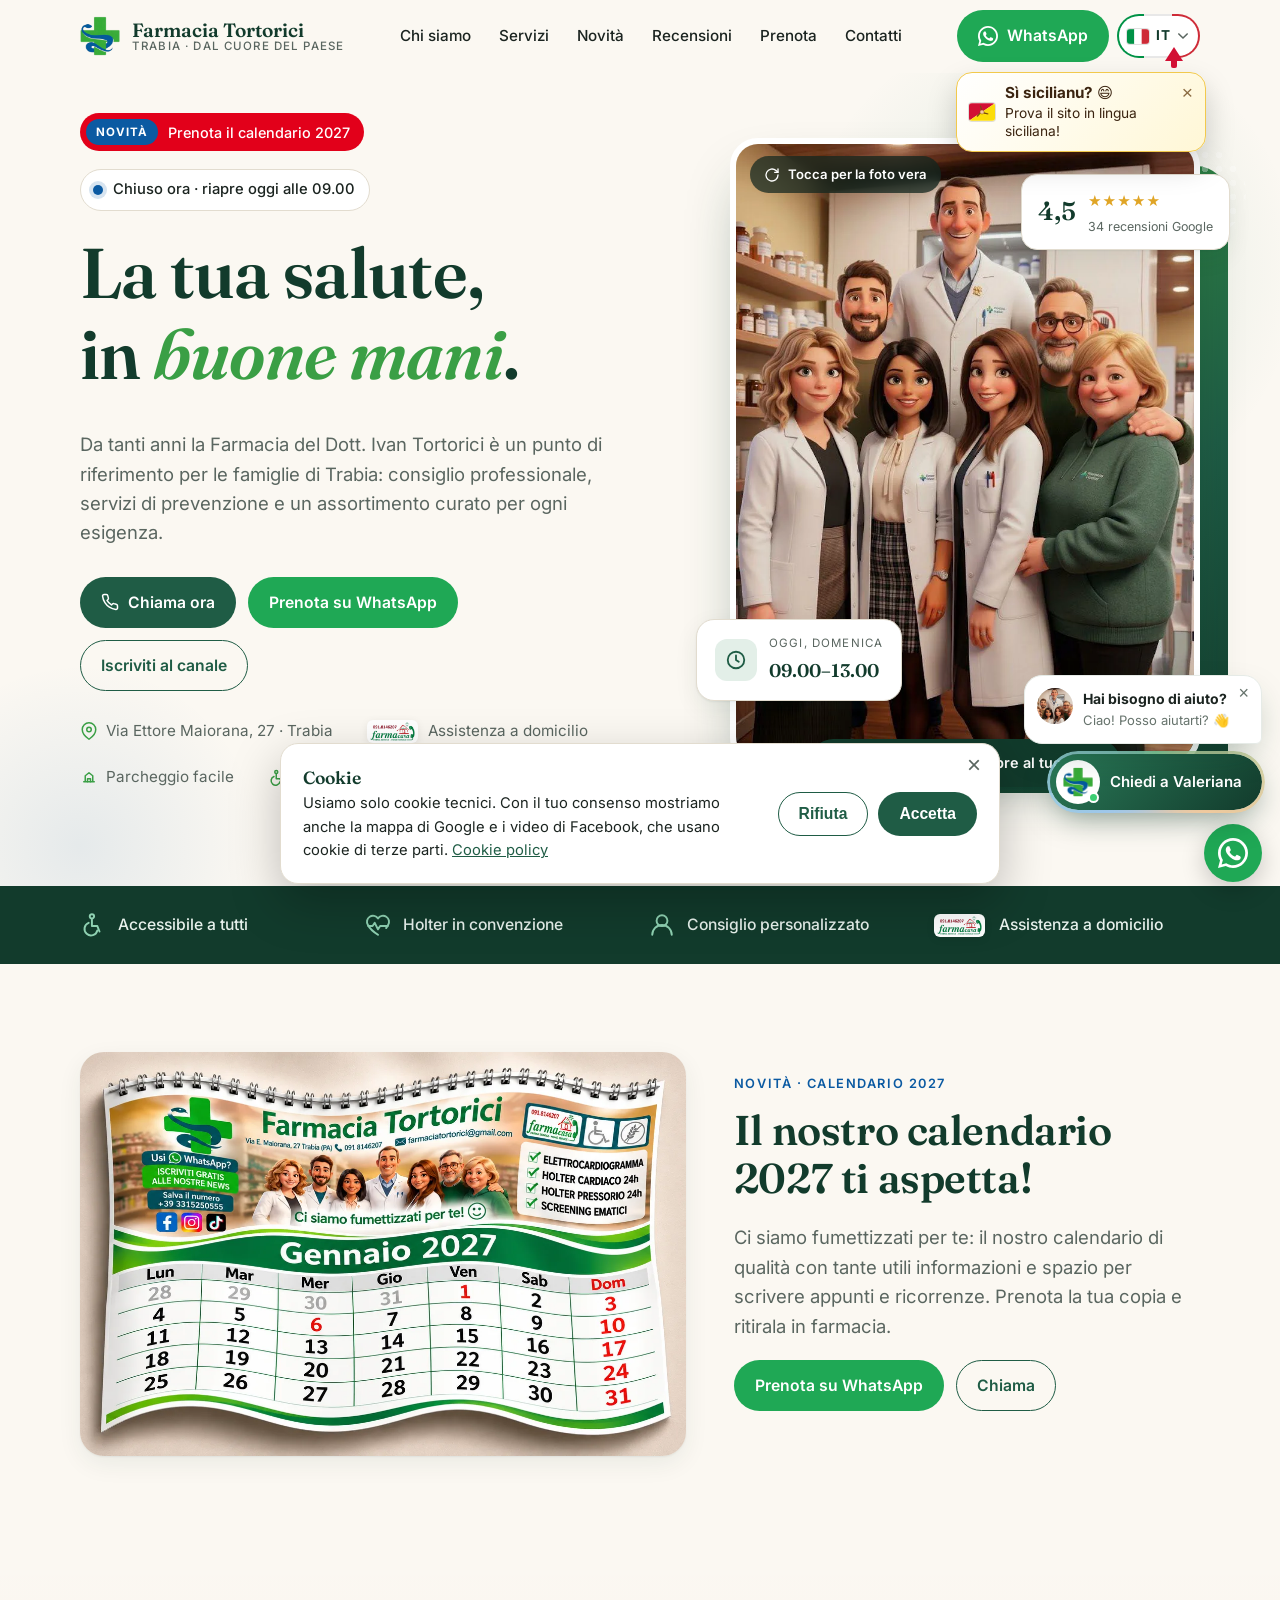
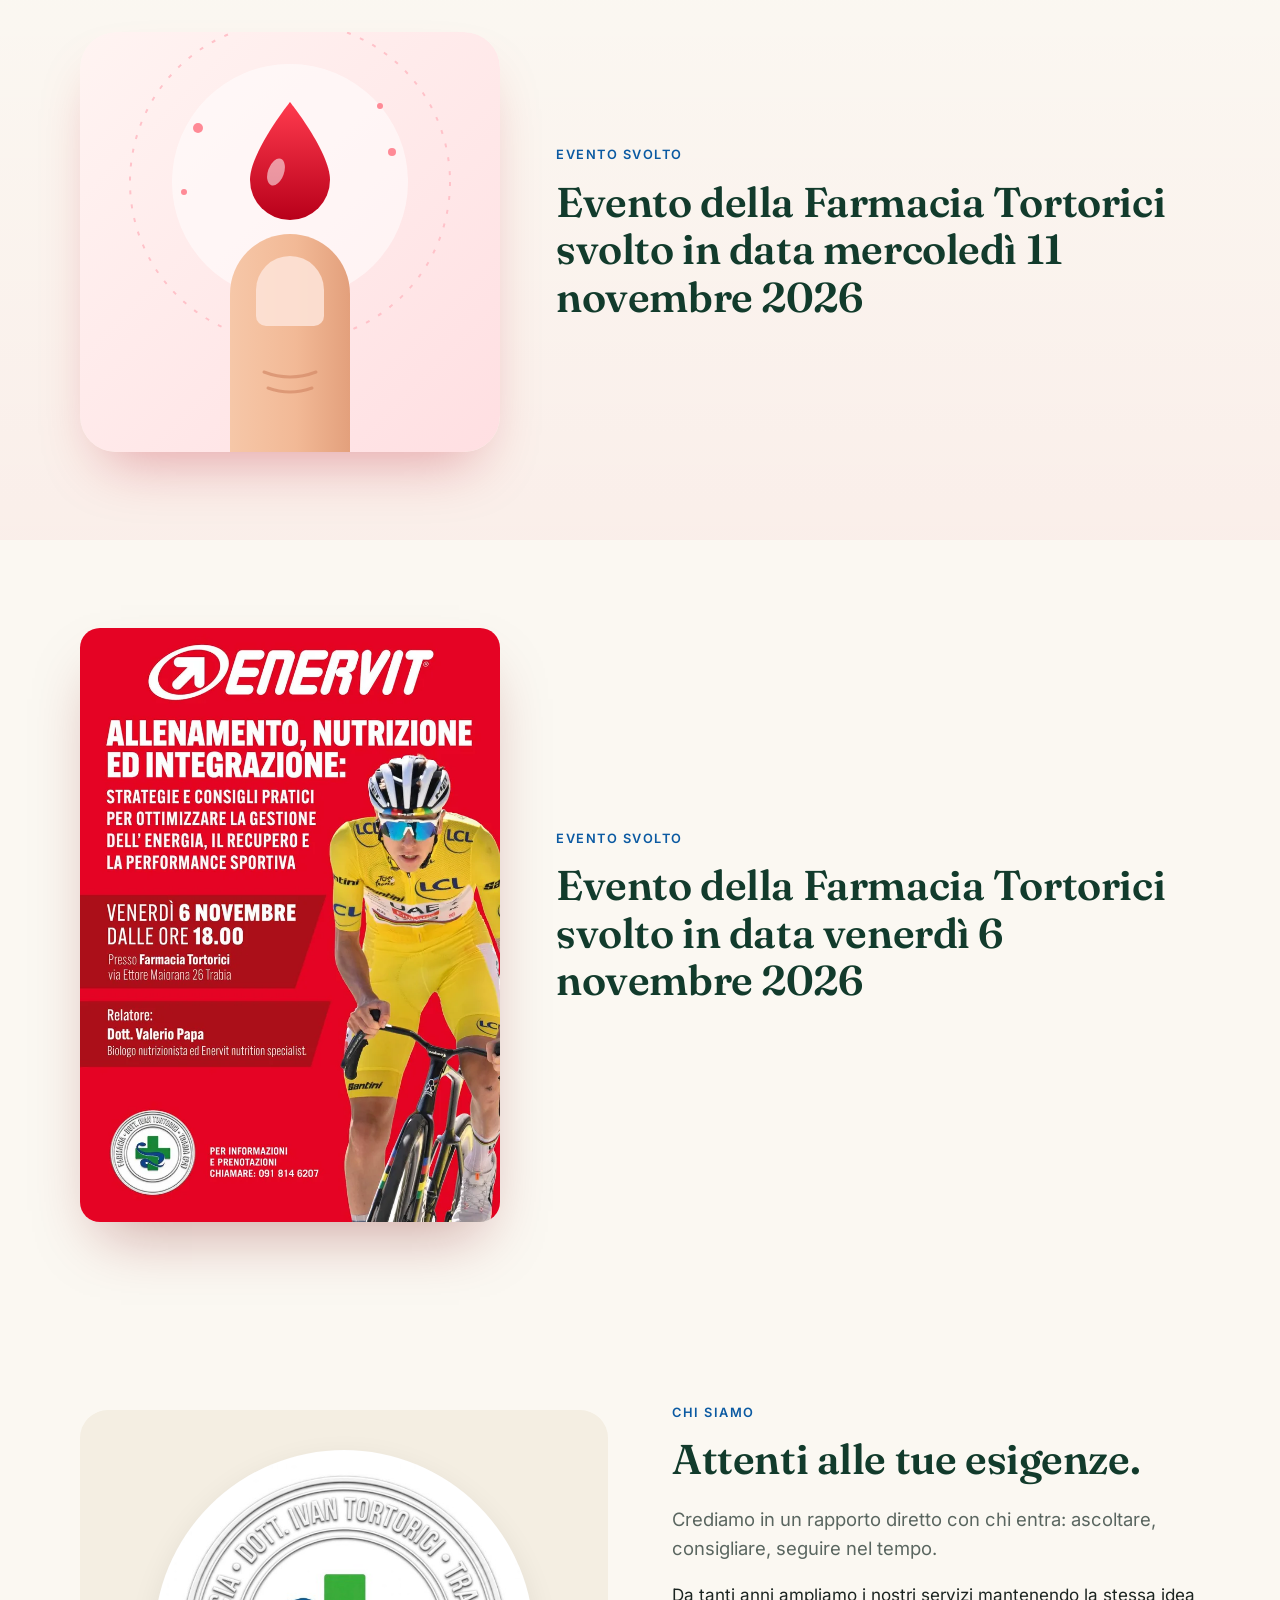
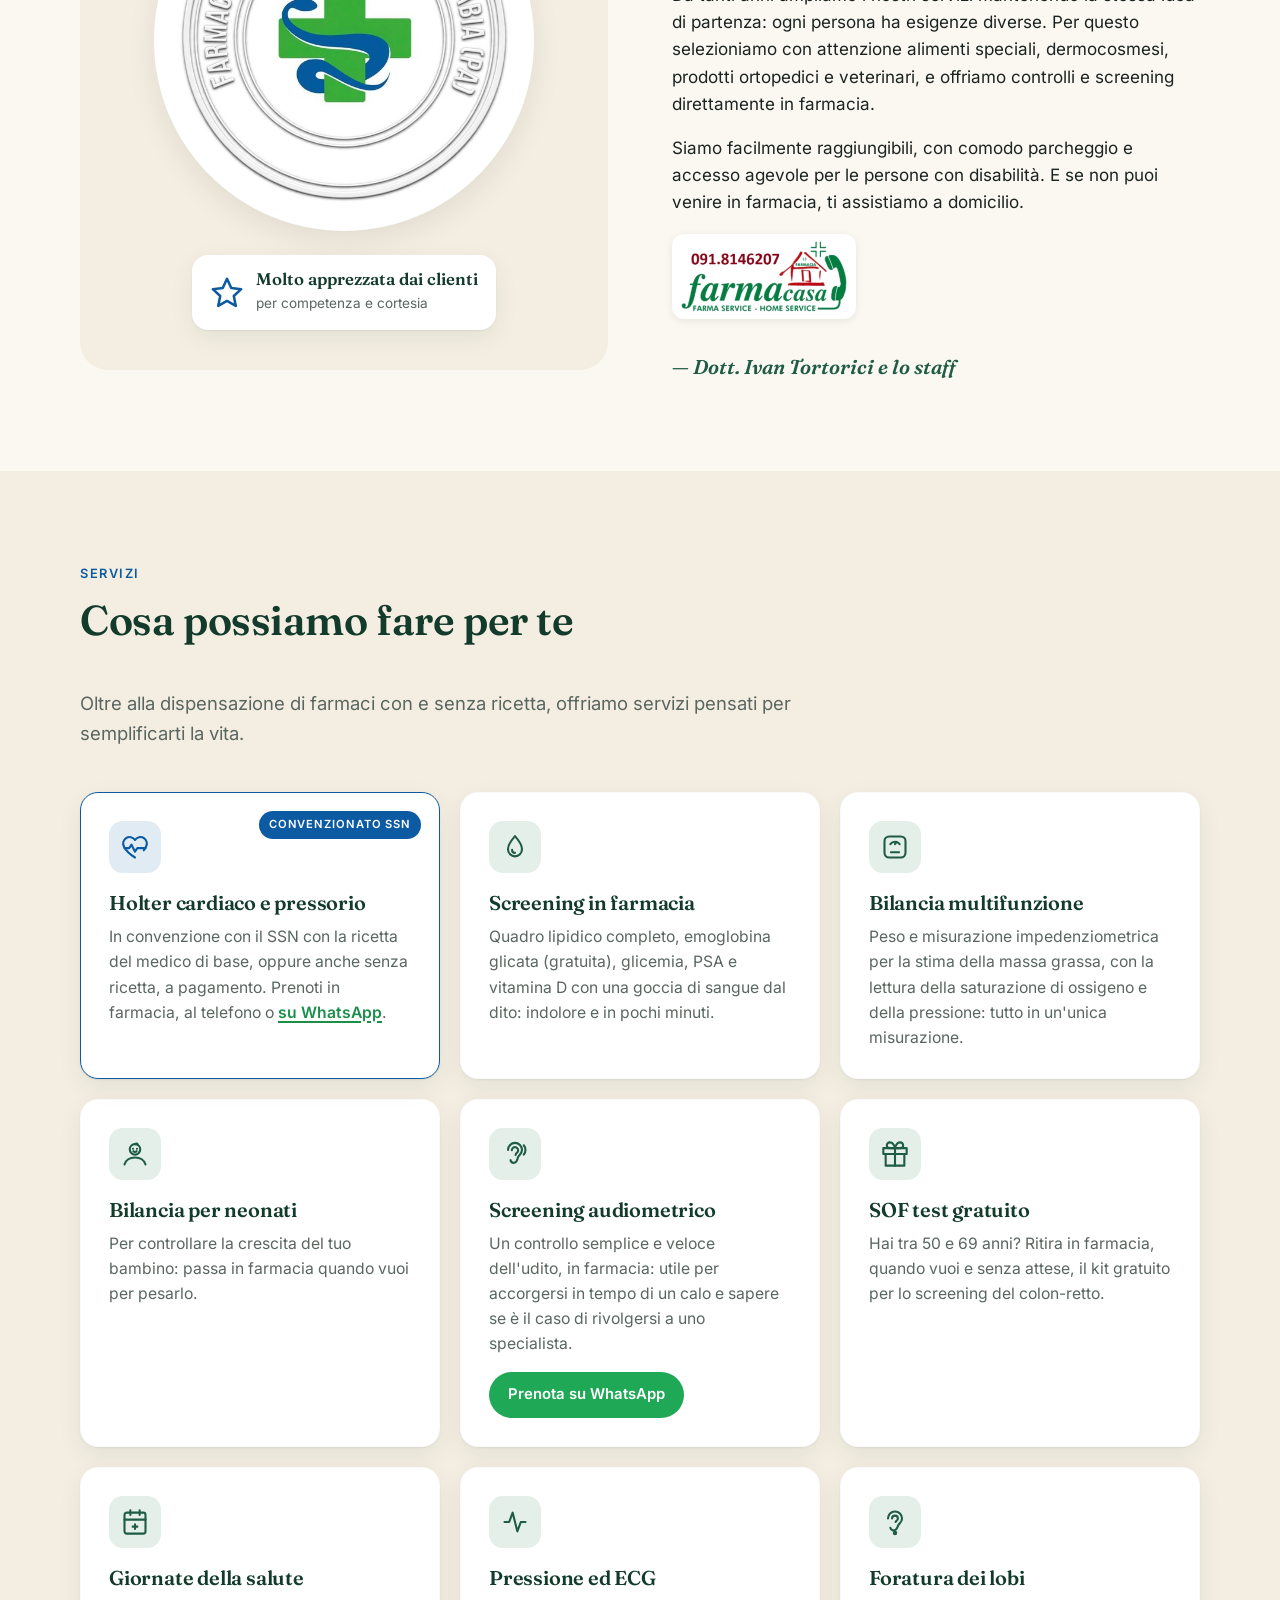
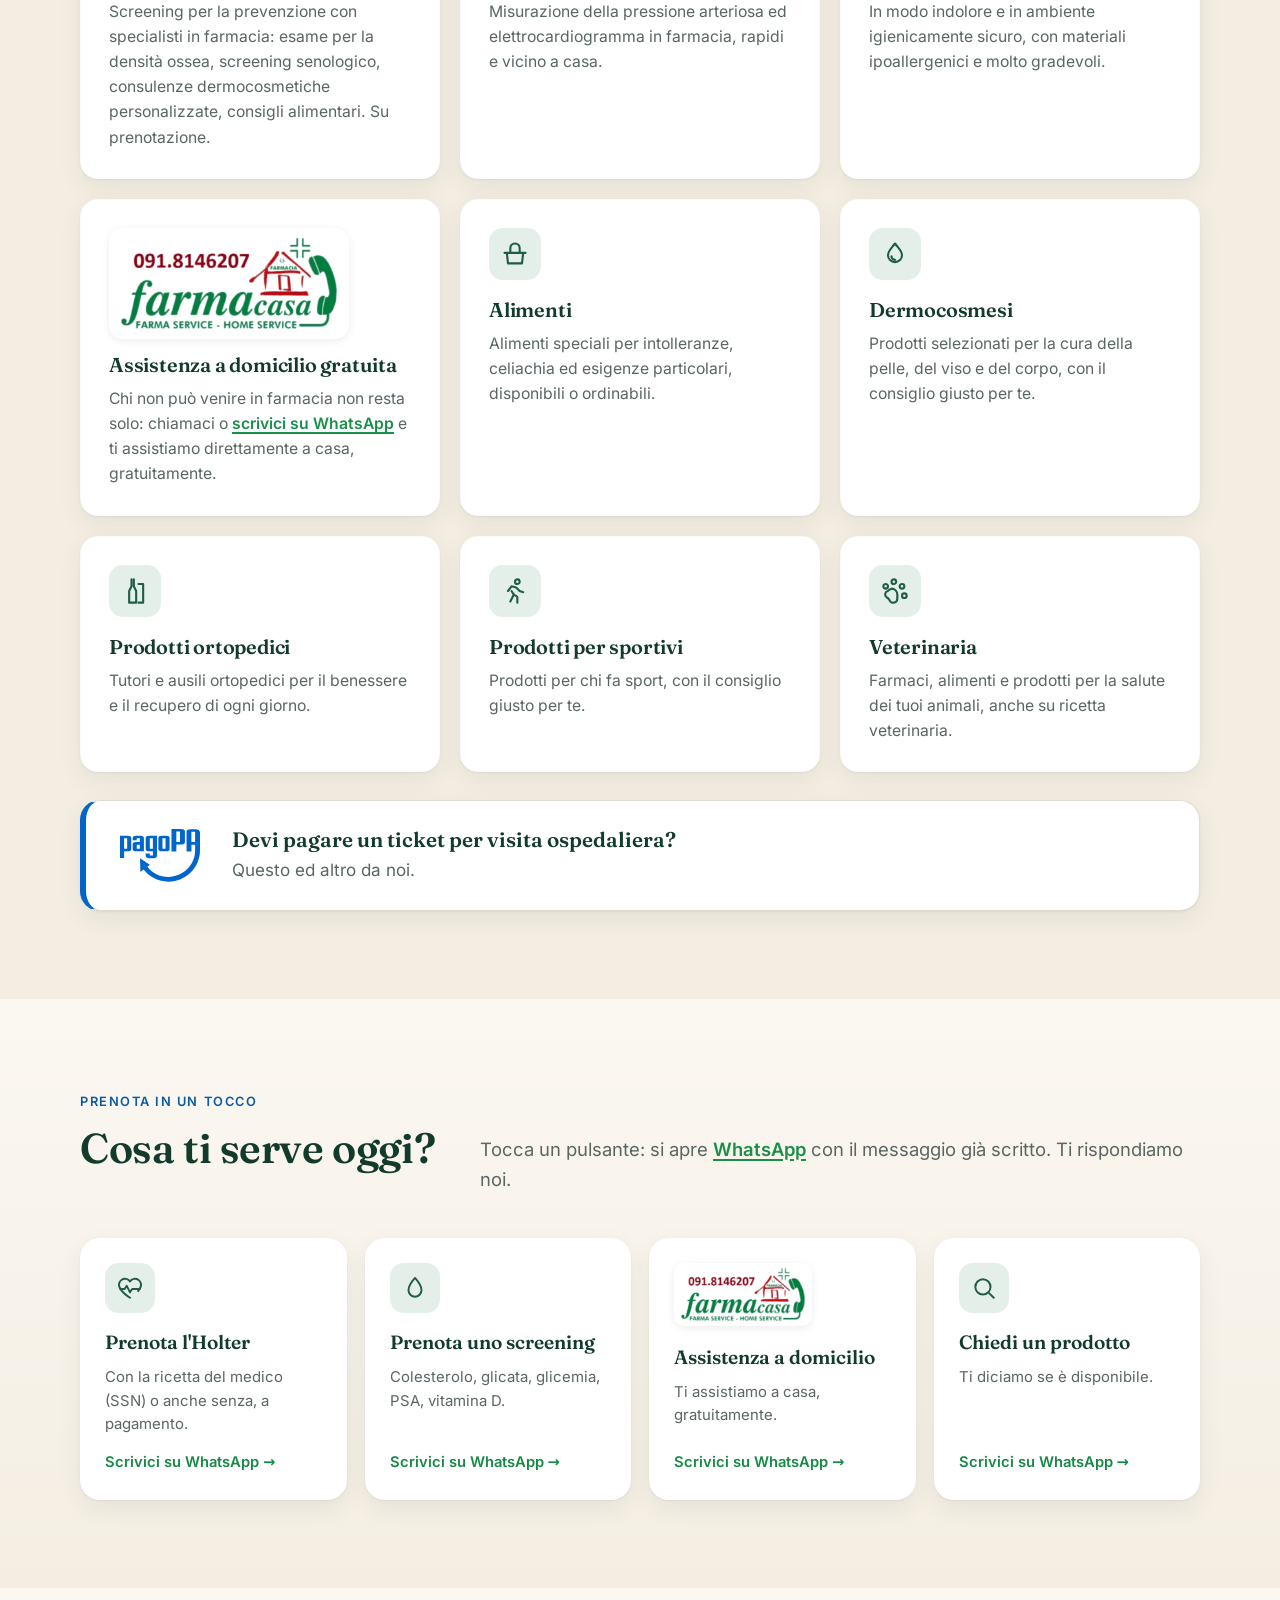
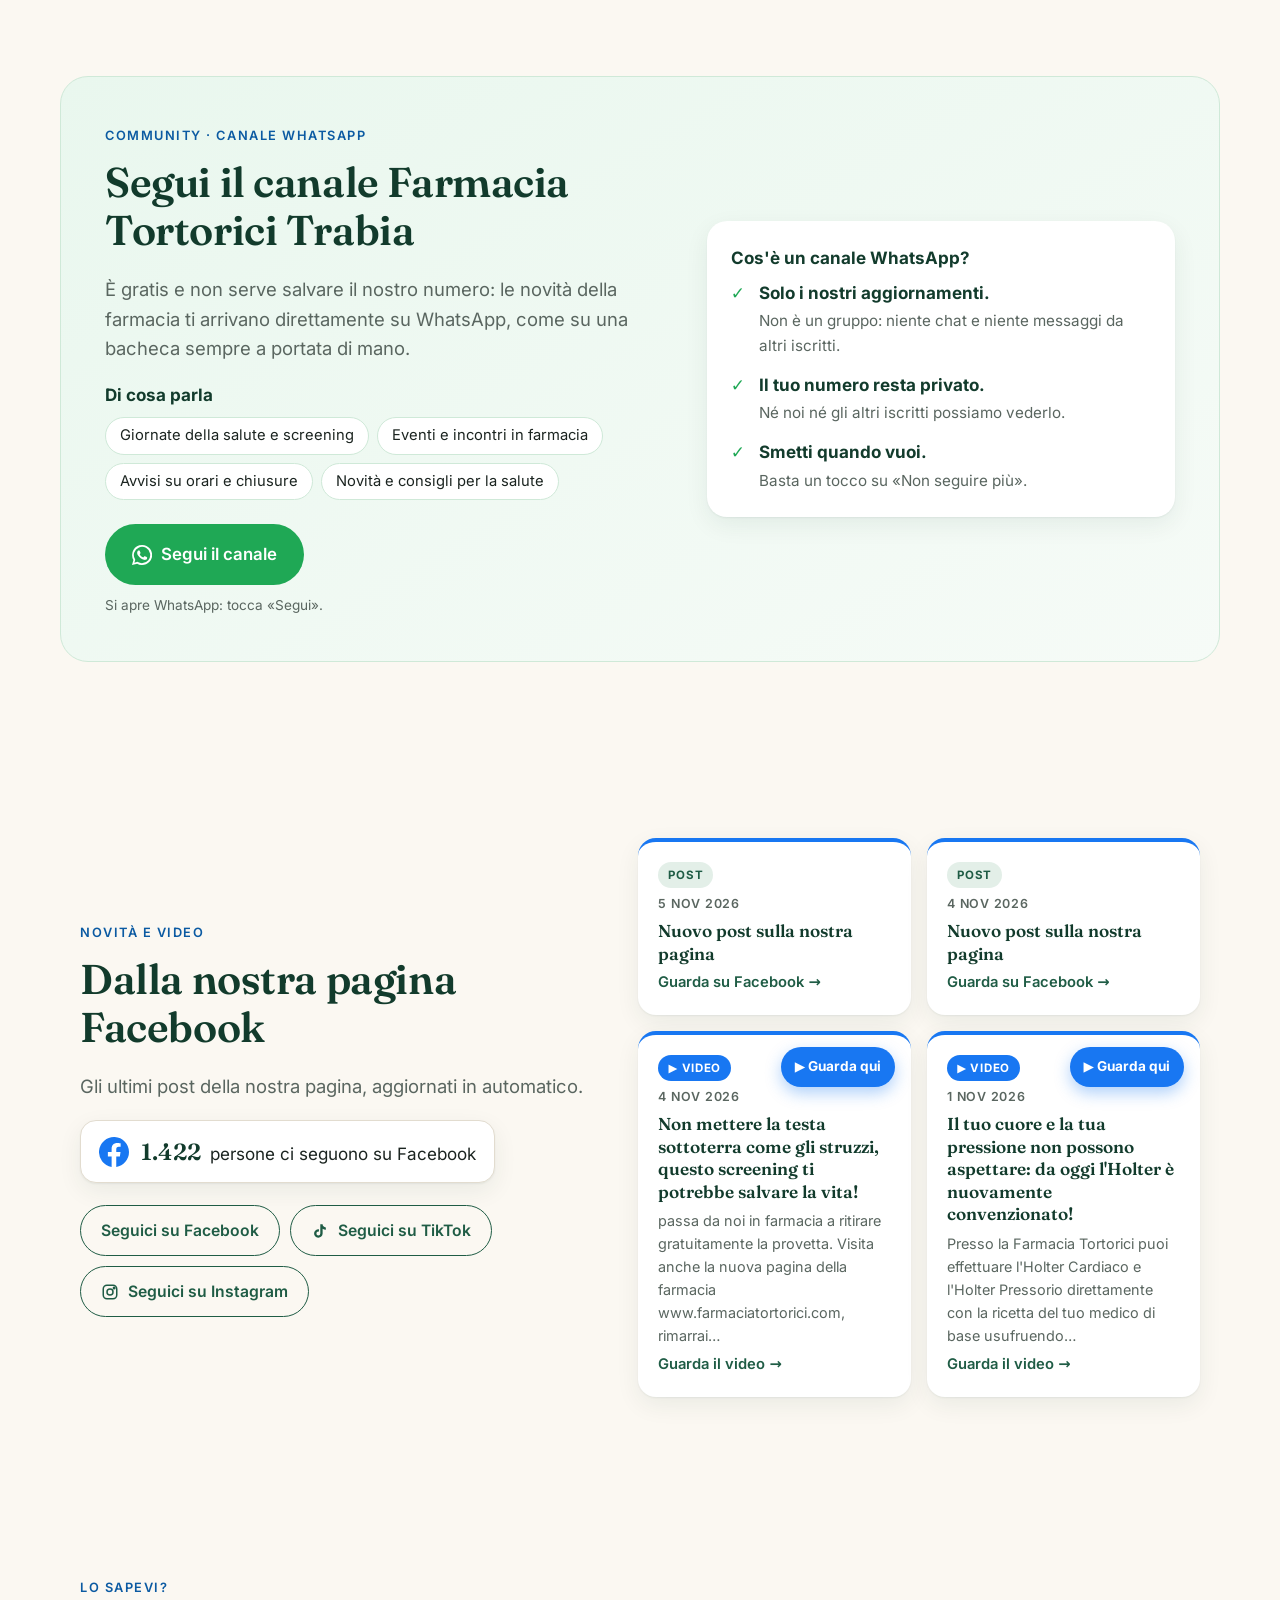
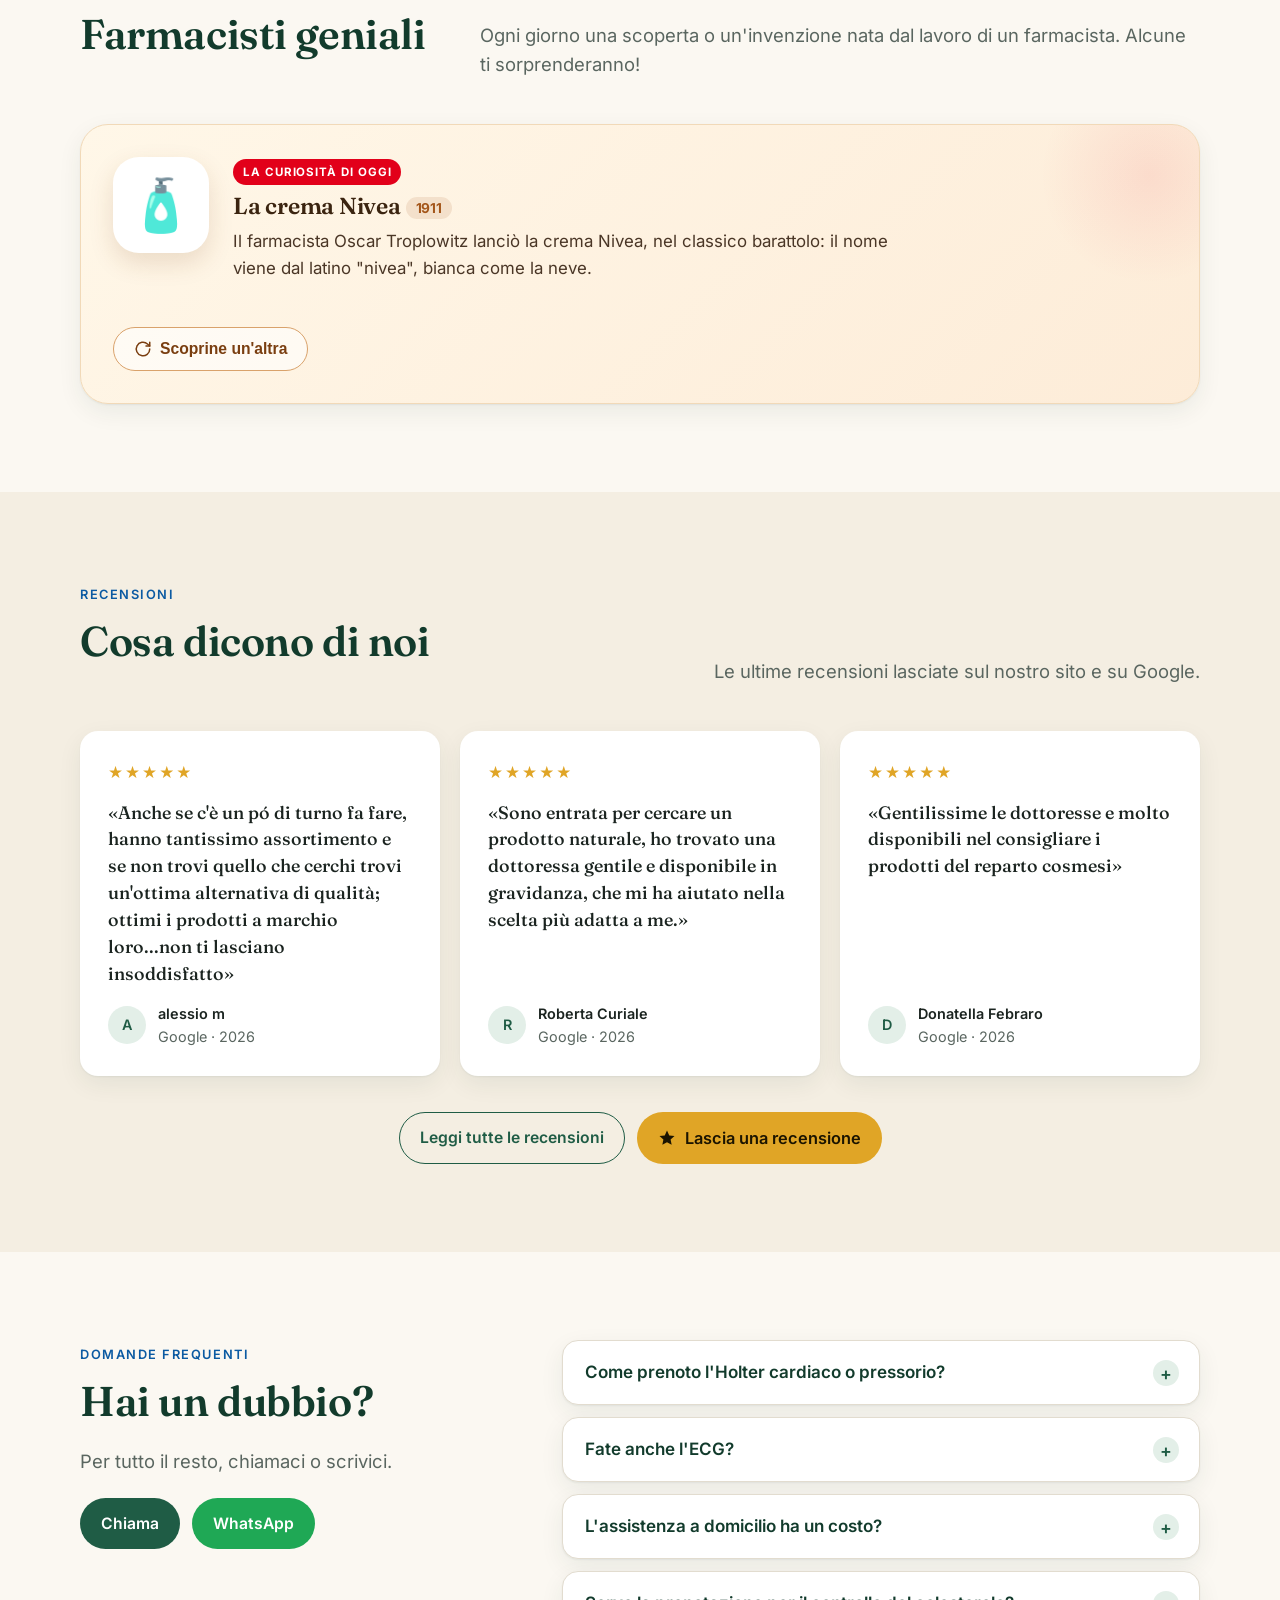
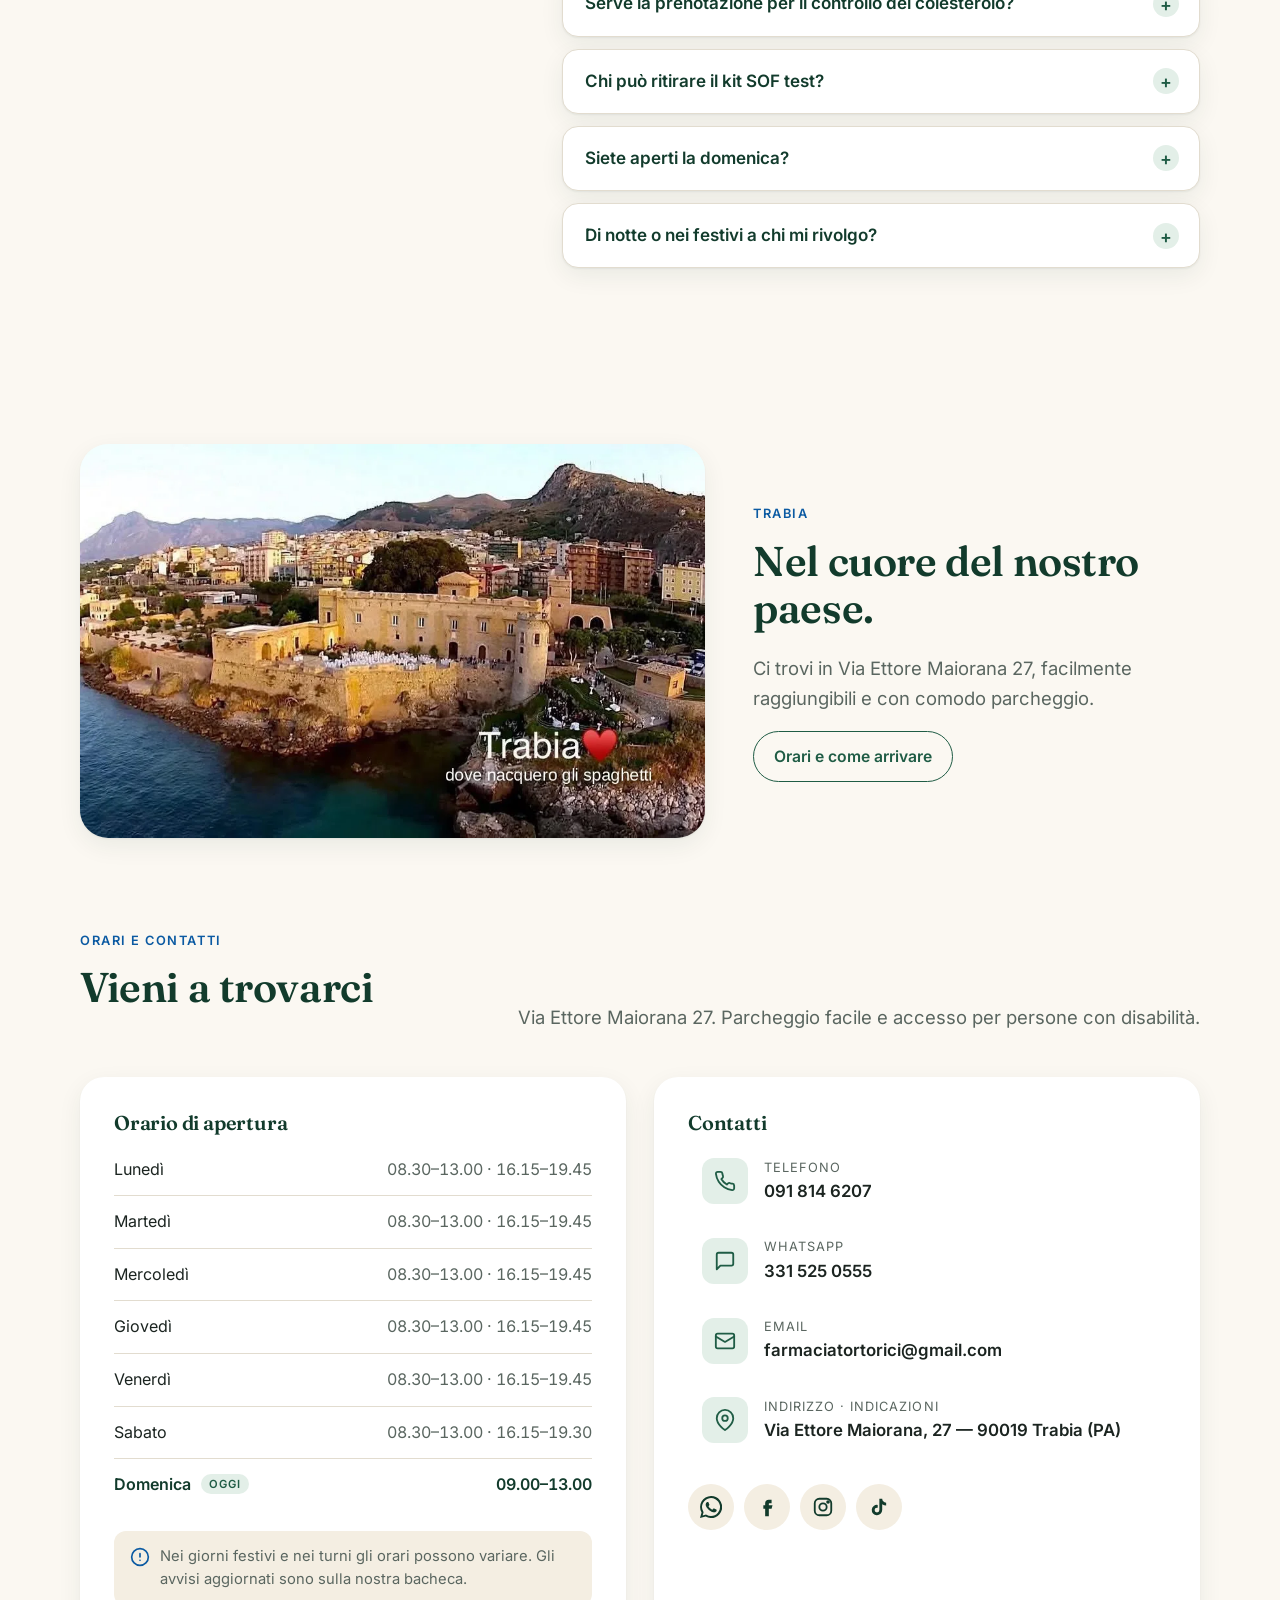
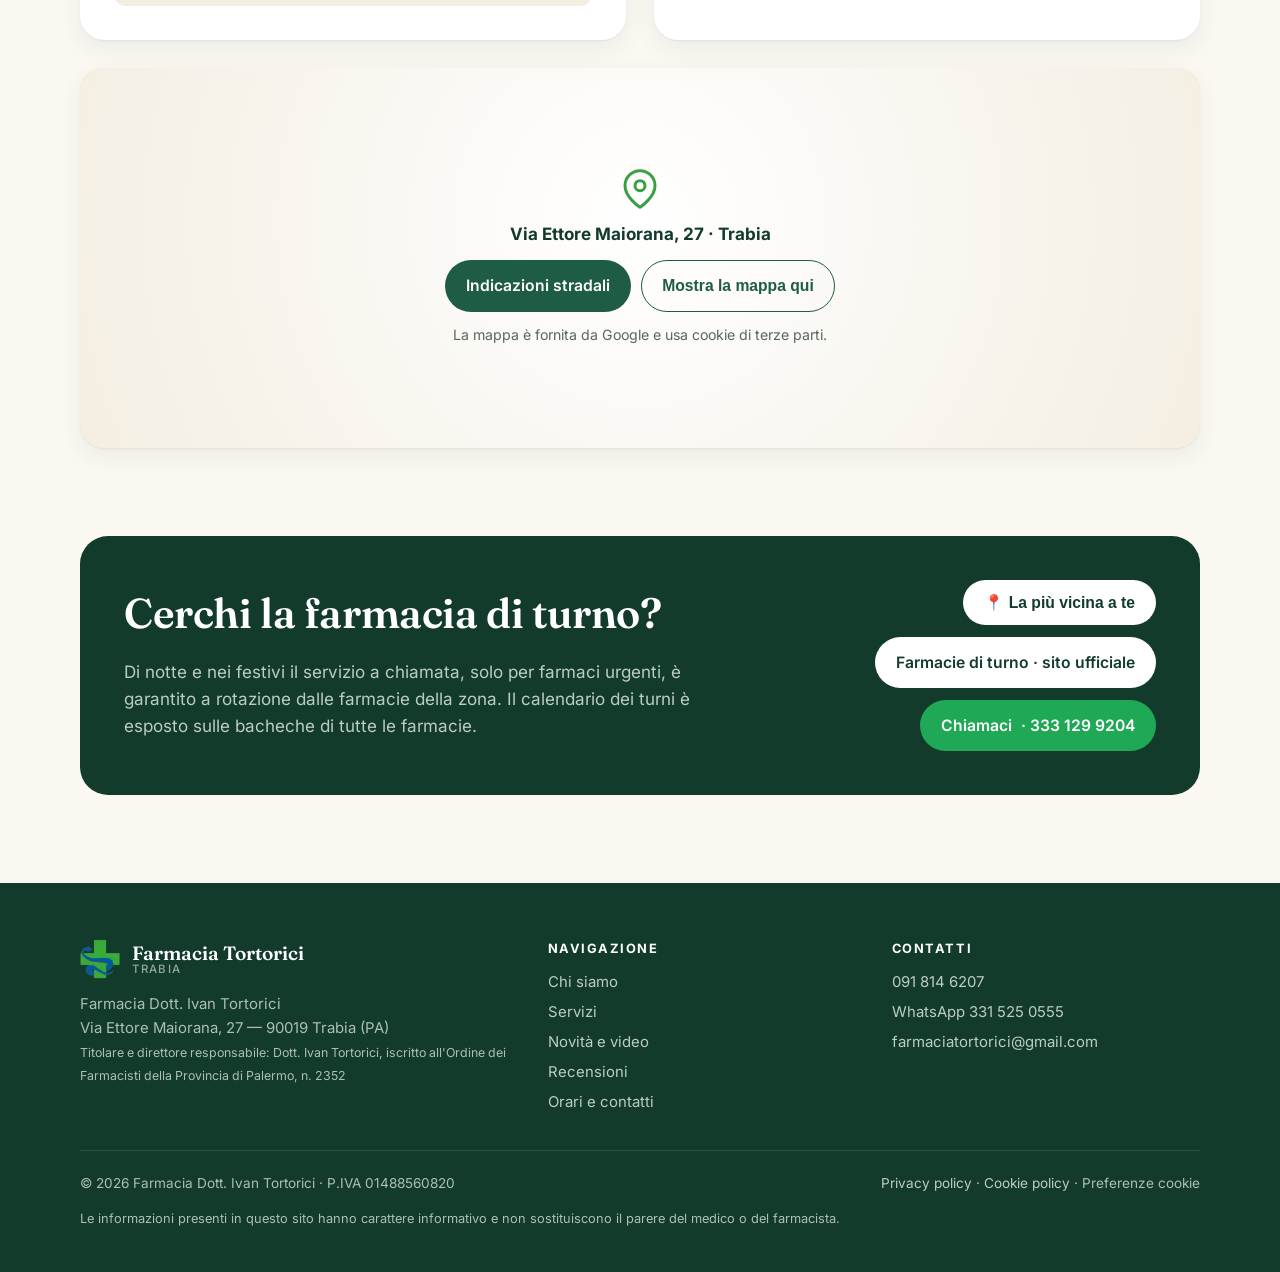
==== public/index.html @ af6c7a11 "Rubriche: titoli su fondo colorato (animali arancione, anziani argento, sport rosso) Colori scelti p" ====
<!doctype html>
<html lang="it">
<head>
<meta charset="utf-8">
<link rel="canonical" href="https://farmaciatortorici.com/">
<meta name="viewport" content="width=device-width, initial-scale=1">
<title>Farmacia Tortorici · Trabia</title>
<meta name="description" content="Farmacia Dott. Ivan Tortorici a Trabia (PA), Via Ettore Maiorana 27. Holter in convenzione, screening, dermocosmesi, veterinaria, assistenza a domicilio gratuita. Tel. 091 814 6207.">
<meta name="theme-color" content="#1f5c45">
<meta property="og:title" content="Farmacia Tortorici · Trabia">
<meta property="og:description" content="La farmacia di fiducia di Trabia, attenta alle tue esigenze.">
<meta property="og:type" content="website">
<meta property="og:url" content="https://farmaciatortorici.com/">
<meta property="og:image" content="https://farmaciatortorici.com/img/team.jpg">
<meta property="og:locale" content="it_IT">
<meta name="twitter:card" content="summary_large_image">
<link rel="icon" type="image/png" href="img/favicon.png">
<link rel="preload" href="fonts/inter.woff2" as="font" type="font/woff2" crossorigin>
<link rel="preload" href="fonts/fraunces.woff2" as="font" type="font/woff2" crossorigin>

<script type="application/ld+json">
{
  "@context": "https://schema.org",
  "@type": "Pharmacy",
  "name": "Farmacia Dott. Ivan Tortorici",
  "address": {
    "@type": "PostalAddress",
    "streetAddress": "Via Ettore Maiorana, 27",
    "postalCode": "90019",
    "addressLocality": "Trabia",
    "addressRegion": "PA",
    "addressCountry": "IT"
  },
  "url": "https://farmaciatortorici.com/",
  "telephone": "+39 091 814 6207",
  "email": "farmaciatortorici@gmail.com",
  "vatID": "IT01488560820",
  "sameAs": [
    "https://www.facebook.com/farmatortorici/",
    "https://www.instagram.com/farmaciatortorici_trabia/",
    "https://www.tiktok.com/@farmaciatortorici"
  ],
  "openingHoursSpecification": [
    { "@type": "OpeningHoursSpecification", "dayOfWeek": ["Monday","Tuesday","Wednesday","Thursday","Friday","Saturday"], "opens": "08:30", "closes": "13:00" },
    { "@type": "OpeningHoursSpecification", "dayOfWeek": ["Monday","Tuesday","Wednesday","Thursday","Friday"], "opens": "16:15", "closes": "19:45" },
    { "@type": "OpeningHoursSpecification", "dayOfWeek": "Saturday", "opens": "16:15", "closes": "19:30" },
    { "@type": "OpeningHoursSpecification", "dayOfWeek": "Sunday", "opens": "09:00", "closes": "13:00" }
  ]
}
</script>

<script src="i18n.js?v=17"></script>
<link rel="stylesheet" href="style.css?v=54">
<link rel="stylesheet" href="assistente.css?v=2">
</head>
<body>
<a href="#main" class="skip">Vai al contenuto</a>

<!-- ============ HEADER ============ -->
<header class="top" id="top">
  <div class="wrap nav">
    <a href="#top" class="brand" aria-label="Farmacia Tortorici, torna all'inizio">
      <img class="brand-mark" src="img/logo-croce.png" alt="" width="40" height="40">
      <span class="brand-name">Farmacia Tortorici<small>Trabia · dal cuore del paese</small></span>
    </a>
    <ul class="menu" id="menu">
      <li><a href="#chi-siamo">Chi siamo</a></li>
      <li><a href="#servizi">Servizi</a></li>
      <li><a href="#facebook">Novità</a></li>
      <li><a href="recensioni.html">Recensioni</a></li>
      <li><a href="#prenota">Prenota</a></li>
      <li><a href="#orari">Contatti</a></li>
    </ul>
    <div class="nav-cta">
      <a class="btn btn-ghost" href="tel:+390918146207">091 814 6207</a>
      <a class="btn btn-wa" href="https://wa.me/393315250555" target="_blank" rel="noopener" aria-label="Scrivici su WhatsApp">
        <svg viewBox="0 0 24 24" fill="currentColor" aria-hidden="true"><path d="M17.5 14.4c-.3-.1-1.7-.8-2-.9-.3-.1-.5-.1-.7.1-.2.3-.8.9-.9 1.1-.2.2-.3.2-.6.1-.3-.1-1.2-.5-2.3-1.4-.9-.8-1.4-1.7-1.6-2-.2-.3 0-.5.1-.6l.4-.5c.1-.2.2-.3.3-.5.1-.2 0-.4 0-.5l-.9-2.2c-.2-.6-.5-.5-.7-.5h-.6c-.2 0-.5.1-.8.4-.3.3-1 1-1 2.5s1.1 2.9 1.2 3.1c.1.2 2.1 3.2 5.1 4.5.7.3 1.3.5 1.7.6.7.2 1.4.2 1.9.1.6-.1 1.7-.7 1.9-1.4.2-.7.2-1.2.2-1.4-.1-.1-.3-.2-.6-.3zM12 21.8c-1.8 0-3.5-.5-5-1.4l-.4-.2-3.7 1 1-3.6-.2-.4C2.7 15.6 2.2 13.8 2.2 12 2.2 6.6 6.6 2.2 12 2.2c2.6 0 5.1 1 6.9 2.9 1.8 1.8 2.9 4.3 2.9 6.9 0 5.4-4.4 9.8-9.8 9.8zM20.5 3.5C18.2 1.2 15.2 0 12 0 5.4 0 0 5.4 0 12c0 2.1.6 4.2 1.6 6L0 24l6.2-1.6c1.8 1 3.8 1.5 5.8 1.5 6.6 0 12-5.4 12-12 0-3.2-1.2-6.2-3.5-8.4z"/></svg>
        <span>WhatsApp</span>
      </a>
      <button class="burger" id="burger" aria-label="Apri menu" aria-expanded="false" aria-controls="menu">
        <svg viewBox="0 0 24 24" fill="none" stroke="currentColor" stroke-width="2" stroke-linecap="round"><path d="M4 7h16M4 12h16M4 17h16"/></svg>
      </button>
    </div>
  </div>
</header>

<main id="main">

<!-- ============ HERO ============ -->
<section class="hero">
  <div class="wrap hero-grid">
    <div class="reveal">
      <a class="novita" id="novita" href="#evento"><b>Venerdì 6/11</b> Incontro su sport e nutrizione</a><br>
      <a class="novita novita-rosa" id="novita2" href="#glicata"><b>Mercoledì 11/11</b> Emoglobina glicata gratis</a><br id="novita2-br">
      <div class="status" id="status"><span class="dot" id="status-dot"></span><span id="status-text">Controllo orari…</span></div>
      <h1>La tua salute,<br>in <em>buone mani</em>.</h1>
      <p class="lead">Da tanti anni la Farmacia del Dott. Ivan Tortorici è un punto di riferimento per le famiglie di Trabia: consiglio professionale, servizi di prevenzione e un assortimento curato per ogni esigenza.</p>
      <div class="hero-actions">
        <a class="btn btn-primary" href="tel:+390918146207">
          <svg viewBox="0 0 24 24" fill="none" stroke="currentColor" stroke-width="2" stroke-linecap="round" stroke-linejoin="round" aria-hidden="true"><path d="M22 16.9v3a2 2 0 0 1-2.2 2 19.8 19.8 0 0 1-8.6-3.1 19.5 19.5 0 0 1-6-6A19.8 19.8 0 0 1 2.1 4.2 2 2 0 0 1 4.1 2h3a2 2 0 0 1 2 1.7c.1 1 .4 1.9.7 2.8a2 2 0 0 1-.5 2.1L8 9.9a16 16 0 0 0 6 6l1.3-1.3a2 2 0 0 1 2.1-.4c.9.3 1.8.6 2.8.7a2 2 0 0 1 1.7 2z"/></svg>
          Chiama ora
        </a>
        <a class="btn btn-wa" href="#prenota">Prenota su WhatsApp</a>
        <a class="btn btn-ghost" href="#canale" id="vai-canale">Iscriviti al canale</a>
      </div>
      <div class="hero-facts">
        <div><svg viewBox="0 0 24 24" fill="none" stroke="currentColor" stroke-width="2" stroke-linecap="round" stroke-linejoin="round" aria-hidden="true"><path d="M21 10c0 7-9 13-9 13S3 17 3 10a9 9 0 0 1 18 0z"/><circle cx="12" cy="10" r="3"/></svg>Via Ettore Maiorana, 27 · Trabia</div>
        <div><picture><source srcset="img/farmacasa.webp" type="image/webp"><img class="fc fc-xs" src="img/farmacasa.png" alt="Farmacasa – servizio a domicilio della Farmacia Tortorici, tel. 091 814 6207" width="51" height="22" loading="lazy"></picture>Assistenza a domicilio</div>
        <div><svg viewBox="0 0 24 24" fill="none" stroke="currentColor" stroke-width="2" stroke-linecap="round" stroke-linejoin="round" aria-hidden="true"><path d="M5 17h14M7 17V9l5-4 5 4v8"/><path d="M10 17v-4h4v4"/></svg>Parcheggio facile</div>
        <div><svg viewBox="0 0 24 24" fill="none" stroke="currentColor" stroke-width="2" stroke-linecap="round" stroke-linejoin="round" aria-hidden="true"><circle cx="11" cy="4" r="2"/><path d="M11 7v6h5l2 5"/><path d="M8 10a6 6 0 1 0 8 7"/></svg>Accesso per persone con disabilità</div>
      </div>
    </div>

    <div class="hero-visual reveal">
      <div class="hv-bg" aria-hidden="true"></div>
      <button type="button" class="hv-flip" id="hv-flip" aria-pressed="false" aria-label="Mostra la foto vera del team">
        <span class="hv-card">
          <picture class="hv-face">
            <source srcset="img/team.webp" type="image/webp">
            <img class="hv-photo" src="img/team.jpg" width="768" height="1024" alt="Lo staff della Farmacia Tortorici di Trabia, illustrato in stile animazione" fetchpriority="high">
          </picture>
          <picture class="hv-face hv-back">
            <source srcset="img/team-foto.webp" type="image/webp">
            <img class="hv-photo" src="img/team-foto.jpg" width="768" height="1024" alt="Foto dello staff della Farmacia Tortorici di Trabia" loading="lazy">
          </picture>
        </span>
        <span class="hv-hint" id="hv-hint"><svg viewBox="0 0 24 24" fill="none" stroke="currentColor" stroke-width="2" stroke-linecap="round" stroke-linejoin="round" aria-hidden="true"><path d="M21 12a9 9 0 1 1-3-6.7L21 8"/><path d="M21 3v5h-5"/></svg><span>Tocca per la foto vera</span></span>
      </button>
      <div class="hv-today" aria-label="Orario di oggi">
        <span class="hv-ico" aria-hidden="true"><svg viewBox="0 0 24 24" fill="none" stroke="currentColor" stroke-width="2" stroke-linecap="round" stroke-linejoin="round"><circle cx="12" cy="12" r="9"/><path d="M12 7v5l3 2"/></svg></span>
        <span><span class="today-label" id="today-label">Oggi</span><span class="today-hours" id="today-hours">—</span></span>
      </div>
      <a class="rating-chip" href="recensioni.html">
        <span class="score">4,5</span>
        <span><span class="stars" aria-hidden="true">★★★★★</span><small id="chip-count">Recensioni Google</small></span>
      </a>
      <div class="hv-team-w">
        <button type="button" class="hv-team" id="team-btn" aria-expanded="false" aria-controls="team-lista"><img src="img/logo-croce.png" alt="" width="28" height="28"><span>Il nostro team, sempre al tuo fianco</span><svg class="hv-chev" viewBox="0 0 24 24" fill="none" stroke="currentColor" stroke-width="2.5" stroke-linecap="round" stroke-linejoin="round" aria-hidden="true"><path d="m6 9 6 6 6-6"/></svg></button>
        <ul class="hv-lista" id="team-lista" hidden>
          <li>Dott.ssa Francesca Bennardo</li>
          <li>Donatella Curreri La Barbera</li>
          <li>Dott. Piero Di Novo</li>
          <li>Dott.ssa Melina Iannolino</li>
          <li>Alessio Marineo</li>
          <li>Dott.ssa Elisa Tonda</li>
          <li>Dott. Ivan Tortorici</li>
        </ul>
      </div>
    </div>
  </div>
</section>

<!-- ============ STRIP ============ -->
<div class="strip" aria-label="I nostri punti di forza">
  <div class="wrap">
    <ul>
      <li><svg viewBox="0 0 24 24" fill="none" stroke="currentColor" stroke-width="1.8" stroke-linecap="round" stroke-linejoin="round" aria-hidden="true"><circle cx="11" cy="4" r="2"/><path d="M11 7v6h5l2 5"/><path d="M8 10a6 6 0 1 0 8 7"/></svg>Accessibile a tutti</li>
      <li><svg viewBox="0 0 24 24" fill="none" stroke="currentColor" stroke-width="1.8" stroke-linecap="round" stroke-linejoin="round" aria-hidden="true"><path d="M12 21s-7-4.4-9.3-9A5.4 5.4 0 0 1 12 6a5.4 5.4 0 0 1 9.3 6c-.5 1-1.1 1.9-1.8 2.8"/><path d="M3 13h4l2-3 3 6 2-3h7"/></svg>Holter in convenzione</li>
      <li><svg viewBox="0 0 24 24" fill="none" stroke="currentColor" stroke-width="1.8" stroke-linecap="round" stroke-linejoin="round" aria-hidden="true"><circle cx="12" cy="8" r="5"/><path d="M3 21a9 9 0 0 1 18 0"/></svg>Consiglio personalizzato</li>
      <li><picture><source srcset="img/farmacasa.webp" type="image/webp"><img class="fc fc-xs" src="img/farmacasa.png" alt="Farmacasa – servizio a domicilio della Farmacia Tortorici, tel. 091 814 6207" width="51" height="22" loading="lazy"></picture>Assistenza a domicilio</li>
    </ul>
  </div>
</div>

<!-- ============ EVENTO (dopo la data diventa "evento svolto" e va sotto il calendario) ============ -->
<section id="evento" class="evento" data-fino="2026-11-06T21:00:00+01:00">
  <div class="wrap ev-grid">
    <figure class="ev-img reveal">
      <picture>
        <source srcset="img/evento-enervit.webp" type="image/webp">
        <img src="img/evento-enervit.jpg" width="800" height="1132" loading="lazy" alt="Locandina dell'incontro Enervit: Allenamento, nutrizione ed integrazione. Venerdì 6 novembre dalle ore 18.00 presso la Farmacia Tortorici. Relatore Dott. Valerio Papa">
      </picture>
    </figure>
    <div class="reveal">
      <span class="eyebrow">Evento · Venerdì 6 novembre</span>
      <h2>Allenamento, nutrizione ed integrazione</h2>
      <p class="lead">Sei uno sportivo? Oppure vuoi curare la tua alimentazione per iniziare a fare sport? Questo incontro è per te.</p>
      <p>Il <strong>Dott. Valerio Papa</strong>, biologo nutrizionista ed Enervit nutrition specialist, ti darà strategie e consigli pratici per gestire al meglio l'energia, il recupero e la performance sportiva.</p>
      <p><strong>La partecipazione è gratuita e non prevede vendita di prodotti.</strong></p>
      <ul class="ev-info">
        <li><b>Quando</b><span>Venerdì 6 novembre, dalle ore 18.00</span></li>
        <li><b>Dove</b><span>Ambulatorio medico accanto alla farmacia, Via Ettore Maiorana 26, Trabia</span></li>
      </ul>
    </div>
  </div>
</section>
<script type="application/ld+json">{"@context": "https://schema.org", "@type": "Event", "name": "Allenamento, nutrizione ed integrazione", "description": "Strategie e consigli pratici per ottimizzare la gestione dell'energia, il recupero e la performance sportiva. Relatore: Dott. Valerio Papa, biologo nutrizionista ed Enervit nutrition specialist.", "startDate": "2026-11-06T18:00:00+01:00", "eventAttendanceMode": "https://schema.org/OfflineEventAttendanceMode", "eventStatus": "https://schema.org/EventScheduled", "image": "https://farmaciatortorici.com/img/evento-enervit.jpg", "location": {"@type": "Place", "name": "Ambulatorio medico accanto alla Farmacia Tortorici", "address": {"@type": "PostalAddress", "streetAddress": "Via Ettore Maiorana 26", "addressLocality": "Trabia", "addressRegion": "PA", "postalCode": "90019", "addressCountry": "IT"}}, "organizer": {"@type": "Organization", "name": "Farmacia Dott. Ivan Tortorici", "url": "https://farmaciatortorici.com/"}, "performer": {"@type": "Person", "name": "Dott. Valerio Papa"}}</script>

<!-- ============ GIORNATA EMOGLOBINA GLICATA (11/11; dopo la data la sezione sparisce) ============ -->
<section id="glicata" class="glicata" data-fino="2026-11-11T21:00:00+01:00">
  <div class="wrap ev-grid">
    <figure class="gl-img reveal">
      <svg viewBox="0 0 420 420" role="img" aria-label="Illustrazione: un dito con una goccia di sangue">
        <defs>
          <linearGradient id="glSf" x1="0" y1="0" x2="1" y2="1"><stop offset="0" stop-color="#fff4f2"/><stop offset="1" stop-color="#ffdfe2"/></linearGradient>
          <linearGradient id="glPelle" x1="0" y1="0" x2="1" y2="0"><stop offset="0" stop-color="#f6c7a8"/><stop offset=".55" stop-color="#f2b996"/><stop offset="1" stop-color="#e3a07c"/></linearGradient>
          <linearGradient id="glGoccia" x1="0" y1="0" x2="0" y2="1"><stop offset="0" stop-color="#ff3b4e"/><stop offset="1" stop-color="#b8001a"/></linearGradient>
          <clipPath id="glClip"><rect width="420" height="420" rx="36"/></clipPath>
        </defs>
        <g clip-path="url(#glClip)">
          <rect width="420" height="420" fill="url(#glSf)"/>
          <circle cx="210" cy="150" r="118" fill="#fff" opacity=".55"/>
          <circle cx="210" cy="150" r="160" fill="none" stroke="#ffc2c9" stroke-width="2" stroke-dasharray="4 10"/>
          <path d="M150 440V262a60 60 0 0 1 120 0v178z" fill="url(#glPelle)"/>
          <path d="M176 258a34 34 0 0 1 68 0v26a10 10 0 0 1-10 10h-48a10 10 0 0 1-10-10z" fill="#fde3d6" opacity=".9"/>
          <path d="M184 340q26 10 52 0M188 356q22 8 44 0" fill="none" stroke="#d48b68" stroke-width="3" stroke-linecap="round" opacity=".7"/>
          <path class="gl-goccia" d="M210 70c0 0-40 50-40 78a40 40 0 0 0 80 0c0-28-40-78-40-78z" fill="url(#glGoccia)"/>
          <ellipse cx="196" cy="140" rx="8" ry="14" fill="#fff" opacity=".55" transform="rotate(20 196 140)"/>
          <g fill="#ff8a96"><circle cx="118" cy="96" r="5"/><circle cx="312" cy="120" r="4"/><circle cx="300" cy="74" r="3"/><circle cx="104" cy="160" r="3"/></g>
        </g>
      </svg>
      <span class="gl-badge">Gratis</span>
    </figure>
    <div class="reveal">
      <span class="eyebrow">Giornata della salute · Mercoledì 11 novembre</span>
      <h2>Emoglobina glicata gratuita</h2>
      <p class="lead">Mercoledì 11 novembre, in farmacia, puoi fare <strong>gratuitamente</strong> l'esame dell'emoglobina glicata.</p>
      <p>L'emoglobina glicata (HbA1c) indica la media della glicemia degli ultimi 2-3 mesi: è un esame utile per la prevenzione e per tenere sotto controllo il diabete. Basta una goccia di sangue dal dito.</p>
      <ul class="ev-info">
        <li><b>Quando</b><span>Mercoledì 11 novembre, mattina e pomeriggio</span></li>
        <li><b>Dove</b><span>Farmacia Tortorici, Via Ettore Maiorana 27, Trabia</span></li>
        <li><b>Costo</b><span>Gratuito, su prenotazione</span></li>
      </ul>
      <div class="hero-actions">
        <a class="btn btn-wa" href="https://wa.me/393315250555?text=Buongiorno%2C%20vorrei%20prenotare%20l%27esame%20gratuito%20dell%27emoglobina%20glicata%20di%20mercoled%C3%AC%2011%20novembre.%20Preferisco%20la%20mattina%20%2F%20il%20pomeriggio.%20Nome%3A%20" target="_blank" rel="noopener"><svg viewBox="0 0 24 24" fill="currentColor" aria-hidden="true"><path d="M17.5 14.4c-.3-.1-1.7-.8-2-.9-.3-.1-.5-.1-.7.1-.2.3-.8.9-.9 1.1-.2.2-.3.2-.6.1-.3-.1-1.2-.5-2.3-1.4-.9-.8-1.4-1.7-1.6-2-.2-.3 0-.5.1-.6l.4-.5c.1-.2.2-.3.3-.5.1-.2 0-.4 0-.5l-.9-2.2c-.2-.6-.5-.5-.7-.5h-.6c-.2 0-.5.1-.8.4-.3.3-1 1-1 2.5s1.1 2.9 1.2 3.1c.1.2 2.1 3.2 5.1 4.5.7.3 1.3.5 1.7.6.7.2 1.4.2 1.9.1.6-.1 1.7-.7 1.9-1.4.2-.7.2-1.2.2-1.4-.1-.1-.3-.2-.6-.3zM12 21.8c-1.8 0-3.5-.5-5-1.4l-.4-.2-3.7 1 1-3.6-.2-.4A9.8 9.8 0 1 1 12 21.8zM12 0a12 12 0 0 0-10.3 18L0 24l6.2-1.6A12 12 0 1 0 12 0z"/></svg>Prenota su WhatsApp</a>
      </div>
    </div>
  </div>
</section>
<script type="application/ld+json">{"@context": "https://schema.org", "@type": "Event", "name": "Emoglobina glicata gratuita", "description": "Esame gratuito dell'emoglobina glicata (HbA1c) in farmacia, su prenotazione.", "startDate": "2026-11-11", "endDate": "2026-11-11", "isAccessibleForFree": true, "eventAttendanceMode": "https://schema.org/OfflineEventAttendanceMode", "eventStatus": "https://schema.org/EventScheduled", "location": {"@type": "Pharmacy", "name": "Farmacia Dott. Ivan Tortorici", "address": {"@type": "PostalAddress", "streetAddress": "Via Ettore Maiorana 27", "addressLocality": "Trabia", "addressRegion": "PA", "postalCode": "90019", "addressCountry": "IT"}}, "organizer": {"@type": "Organization", "name": "Farmacia Dott. Ivan Tortorici", "url": "https://farmaciatortorici.com/"}}</script>

<!-- ============ CALENDARIO 2027 ============ -->
<section id="calendario" class="cal">
  <div class="wrap cal-grid">
    <figure class="cal-img reveal">
      <picture>
        <source srcset="img/calendario-2027.webp" type="image/webp">
        <img src="img/calendario-2027.jpg" width="1200" height="800" loading="lazy" alt="Anteprima del calendario 2027 della Farmacia Tortorici, pagina di gennaio">
      </picture>
    </figure>
    <div class="reveal">
      <span class="eyebrow">Novità · Calendario 2027</span>
      <h2>Il nostro calendario 2027 ti aspetta!</h2>
      <p class="lead">Ci siamo fumettizzati per te: il nostro calendario di qualità con tante utili informazioni e spazio per scrivere appunti e ricorrenze. Prenota la tua copia e ritirala in farmacia.</p>
      <div class="hero-actions">
        <a class="btn btn-wa" href="https://wa.me/393315250555?text=Buongiorno%2C%20vorrei%20prenotare%20il%20calendario%202027%20della%20Farmacia%20Tortorici.%20Nome%3A%20" target="_blank" rel="noopener">Prenota su WhatsApp</a>
        <a class="btn btn-ghost" href="tel:+390918146207">Chiama</a>
      </div>
    </div>
  </div>
</section>

<!-- ============ CHI SIAMO ============ -->
<section id="chi-siamo">
  <div class="wrap about-grid">
    <div class="about-visual reveal">
      <img class="seal-big" src="img/logo-sigillo.jpg" alt="Sigillo della Farmacia Dott. Ivan Tortorici, Trabia (PA)">
      <div class="about-badge">
        <svg viewBox="0 0 24 24" fill="none" stroke="currentColor" stroke-width="1.8" stroke-linecap="round" stroke-linejoin="round" aria-hidden="true"><path d="M12 2l3 6.5 7 .8-5.2 4.8 1.4 7L12 17.6 5.8 21.1l1.4-7L2 9.3l7-.8z"/></svg>
        <div><strong>Molto apprezzata dai clienti</strong><span>per competenza e cortesia</span></div>
      </div>
    </div>
    <div class="reveal">
      <span class="eyebrow">Chi siamo</span>
      <h2>Attenti alle tue esigenze.</h2>
      <p class="lead">Crediamo in un rapporto diretto con chi entra: ascoltare, consigliare, seguire nel tempo.</p>
      <p>Da tanti anni ampliamo i nostri servizi mantenendo la stessa idea di partenza: ogni persona ha esigenze diverse. Per questo selezioniamo con attenzione alimenti speciali, dermocosmesi, prodotti ortopedici e veterinari, e offriamo controlli e screening direttamente in farmacia.</p>
      <p>Siamo facilmente raggiungibili, con comodo parcheggio e accesso agevole per le persone con disabilità. E se non puoi venire in farmacia, ti assistiamo a domicilio.</p>
      <picture><source srcset="img/farmacasa.webp" type="image/webp"><img class="fc fc-inline" src="img/farmacasa.png" alt="Farmacasa – servizio a domicilio della Farmacia Tortorici, tel. 091 814 6207" width="184" height="80" loading="lazy"></picture>
      <div class="signature">— Dott. Ivan Tortorici e lo staff</div>
    </div>
  </div>
</section>

<!-- ============ SERVIZI ============ -->
<section id="servizi">
  <div class="wrap">
    <div class="sec-head reveal">
      <div>
        <span class="eyebrow">Servizi</span>
        <h2>Cosa possiamo fare per te</h2>
      </div>
      <p class="lead">Oltre alla dispensazione di farmaci con e senza ricetta, offriamo servizi pensati per semplificarti la vita.</p>
    </div>

    <div class="grid-services">

      <article class="svc holter reveal" id="holter">
        <span class="badge">Convenzionato SSN</span>
        <div class="ico"><svg viewBox="0 0 24 24" fill="none" stroke="currentColor" stroke-width="1.8" stroke-linecap="round" stroke-linejoin="round" aria-hidden="true"><path d="M12 21s-7-4.4-9.3-9A5.4 5.4 0 0 1 12 6a5.4 5.4 0 0 1 9.3 6c-.5 1-1.1 1.9-1.8 2.8"/><path d="M3 13h4l2-3 3 6 2-3h7"/></svg></div>
        <h3>Holter cardiaco e pressorio</h3>
        <p>In convenzione con il SSN con la ricetta del medico di base, oppure anche senza ricetta, a pagamento. Prenoti in farmacia, al telefono o <a class="wa-link" href="https://wa.me/393315250555?text=Buongiorno%2C%20vorrei%20prenotare%20un%20Holter%20%28cardiaco%20/%20pressorio%29." target="_blank" rel="noopener">su WhatsApp</a>.</p>
      </article>

      <article class="svc reveal">
        <div class="ico"><svg viewBox="0 0 24 24" fill="none" stroke="currentColor" stroke-width="1.8" stroke-linecap="round" stroke-linejoin="round" aria-hidden="true"><path d="M12 2.7S6 9.4 6 14a6 6 0 0 0 12 0c0-4.6-6-11.3-6-11.3z"/><path d="M9.5 14.5a2.5 2.5 0 0 0 2.5 2.5"/></svg></div>
        <h3>Screening in farmacia</h3>
        <p>Quadro lipidico completo, emoglobina glicata (gratuita), glicemia, PSA e vitamina D con una goccia di sangue dal dito: indolore e in pochi minuti.</p>
      </article>

      <article class="svc reveal">
        <div class="ico"><svg viewBox="0 0 24 24" fill="none" stroke="currentColor" stroke-width="1.8" stroke-linecap="round" stroke-linejoin="round" aria-hidden="true"><rect x="3" y="3" width="18" height="18" rx="4"/><path d="M8 9.5a5 5 0 0 1 8 0"/><path d="M12 9.5l1.3-1.8"/><path d="M8.5 16.5h7"/></svg></div>
        <h3>Bilancia multifunzione</h3>
        <p>Peso e misurazione impedenziometrica per la stima della massa grassa, con la lettura della saturazione di ossigeno e della pressione: tutto in un'unica misurazione.</p>
      </article>

      <article class="svc reveal">
        <div class="ico"><svg viewBox="0 0 24 24" fill="none" stroke="currentColor" stroke-width="1.8" stroke-linecap="round" stroke-linejoin="round" aria-hidden="true"><circle cx="12" cy="8" r="4.5"/><path d="M10.3 7.6h.01M13.7 7.6h.01"/><path d="M10.6 9.6a2 2 0 0 0 2.8 0"/><path d="M3 21c1-3.5 4.5-6 9-6s8 2.5 9 6"/><path d="M12 3.5c.8-.6 1.8-.6 2.3.2"/></svg></div>
        <h3>Bilancia per neonati</h3>
        <p>Per controllare la crescita del tuo bambino: passa in farmacia quando vuoi per pesarlo.</p>
      </article>

      <article class="svc reveal">
        <div class="ico"><svg viewBox="0 0 24 24" fill="none" stroke="currentColor" stroke-width="1.8" stroke-linecap="round" stroke-linejoin="round" aria-hidden="true"><path d="M6 8.5a6 6 0 1 1 12 0c0 3.2-2.6 4.3-3.4 6.2-.7 1.7-.5 4.3-3.1 4.8-1.7.3-3-.8-3.3-2.2"/><path d="M9.3 8.8a2.7 2.7 0 1 1 5 1.4c-.6.9-1.8 1.2-1.8 2.6"/><path d="M19.5 4.5c1 1.2 1.5 2.6 1.5 4s-.5 2.8-1.5 4"/></svg></div>
        <h3>Screening audiometrico</h3>
        <p>Un controllo semplice e veloce dell'udito, in farmacia: utile per accorgersi in tempo di un calo e sapere se è il caso di rivolgersi a uno specialista.</p>
        <a class="btn btn-wa svc-btn" href="https://wa.me/393315250555?text=Buongiorno%2C%20vorrei%20prenotare%20uno%20screening%20audiometrico.%20" target="_blank" rel="noopener">Prenota su WhatsApp</a>
      </article>

      <article class="svc reveal">
        <div class="ico"><svg viewBox="0 0 24 24" fill="none" stroke="currentColor" stroke-width="1.8" stroke-linecap="round" stroke-linejoin="round" aria-hidden="true"><path d="M20 12v10H4V12"/><path d="M2 7h20v5H2z"/><path d="M12 22V7"/><path d="M12 7H7.5a2.5 2.5 0 0 1 0-5C11 2 12 7 12 7zM12 7h4.5a2.5 2.5 0 0 0 0-5C13 2 12 7 12 7z"/></svg></div>
        <h3>SOF test gratuito</h3>
        <p>Hai tra 50 e 69 anni? Ritira in farmacia, quando vuoi e senza attese, il kit gratuito per lo screening del colon-retto.</p>
      </article>

      <article class="svc reveal">
        <div class="ico"><svg viewBox="0 0 24 24" fill="none" stroke="currentColor" stroke-width="1.8" stroke-linecap="round" stroke-linejoin="round" aria-hidden="true"><rect x="3" y="4" width="18" height="18" rx="2"/><path d="M16 2v4M8 2v4M3 10h18"/><path d="M12 14v4M10 16h4"/></svg></div>
        <h3>Giornate della salute</h3>
        <p>Screening per la prevenzione con specialisti in farmacia: esame per la densità ossea, screening senologico, consulenze dermocosmetiche personalizzate, consigli alimentari. Su prenotazione.</p>
      </article>

      <article class="svc reveal">
        <div class="ico"><svg viewBox="0 0 24 24" fill="none" stroke="currentColor" stroke-width="1.8" stroke-linecap="round" stroke-linejoin="round" aria-hidden="true"><path d="M3 12h4l3-8 4 16 3-8h4"/></svg></div>
        <h3>Pressione ed ECG</h3>
        <p>Misurazione della pressione arteriosa ed elettrocardiogramma in farmacia, rapidi e vicino a casa.</p>
      </article>

      <article class="svc reveal">
        <div class="ico"><svg viewBox="0 0 24 24" fill="none" stroke="currentColor" stroke-width="1.8" stroke-linecap="round" stroke-linejoin="round" aria-hidden="true"><path d="M6 9a6 6 0 1 1 12 0c0 3-2 4-3 5.5S14 18 12 19a3 3 0 0 1-4-2"/><path d="M9.5 9a2.5 2.5 0 0 1 5 0c0 1.5-1.5 2-2 3"/><circle cx="12" cy="21.5" r="1"/></svg></div>
        <h3>Foratura dei lobi</h3>
        <p>In modo indolore e in ambiente igienicamente sicuro, con materiali ipoallergenici e molto gradevoli.</p>
      </article>

      <article class="svc reveal">
        <picture><source srcset="img/farmacasa.webp" type="image/webp"><img class="fc fc-card" src="img/farmacasa.png" alt="Farmacasa – servizio a domicilio della Farmacia Tortorici, tel. 091 814 6207" width="240" height="104" loading="lazy"></picture>
        <h3>Assistenza a domicilio gratuita</h3>
        <p>Chi non può venire in farmacia non resta solo: chiamaci o <a class="wa-link" href="https://wa.me/393315250555?text=Buongiorno%2C%20vorrei%20richiedere%20assistenza%20a%20domicilio." target="_blank" rel="noopener">scrivici su WhatsApp</a> e ti assistiamo direttamente a casa, gratuitamente.</p>
      </article>

      <article class="svc reveal">
        <div class="ico"><svg viewBox="0 0 24 24" fill="none" stroke="currentColor" stroke-width="1.8" stroke-linecap="round" stroke-linejoin="round" aria-hidden="true"><path d="M3 11h18M5 11l1 9h12l1-9"/><path d="M8 11V7a4 4 0 0 1 8 0v4"/></svg></div>
        <h3>Alimenti</h3>
        <p>Alimenti speciali per intolleranze, celiachia ed esigenze particolari, disponibili o ordinabili.</p>
      </article>

      <article class="svc reveal">
        <div class="ico"><svg viewBox="0 0 24 24" fill="none" stroke="currentColor" stroke-width="1.8" stroke-linecap="round" stroke-linejoin="round" aria-hidden="true"><path d="M12 3c-3 4-6 6.5-6 10a6 6 0 0 0 12 0c0-3.5-3-6-6-10z"/><path d="M9 14a3 3 0 0 0 3 3"/></svg></div>
        <h3>Dermocosmesi</h3>
        <p>Prodotti selezionati per la cura della pelle, del viso e del corpo, con il consiglio giusto per te.</p>
      </article>

      <article class="svc reveal">
        <div class="ico"><svg viewBox="0 0 24 24" fill="none" stroke="currentColor" stroke-width="1.8" stroke-linecap="round" stroke-linejoin="round" aria-hidden="true"><path d="M9 2v6l-2 4v10h6V12l-2-4V2"/><path d="M15 6h4v16h-4"/></svg></div>
        <h3>Prodotti ortopedici</h3>
        <p>Tutori e ausili ortopedici per il benessere e il recupero di ogni giorno.</p>
      </article>

      <article class="svc reveal">
        <div class="ico"><svg viewBox="0 0 24 24" fill="none" stroke="currentColor" stroke-width="1.8" stroke-linecap="round" stroke-linejoin="round" aria-hidden="true"><circle cx="14" cy="4" r="2"/><path d="M8 21l3-6 3 2v5"/><path d="M6 12l3-4 4 1 3 3 3 1"/><path d="M11 15l-2-3"/></svg></div>
        <h3>Prodotti per sportivi</h3>
        <p>Prodotti per chi fa sport, con il consiglio giusto per te.</p>
      </article>

      <article class="svc reveal">
        <div class="ico"><svg viewBox="0 0 24 24" fill="none" stroke="currentColor" stroke-width="1.8" stroke-linecap="round" stroke-linejoin="round" aria-hidden="true"><circle cx="11" cy="4" r="2"/><circle cx="18" cy="8" r="2"/><circle cx="4" cy="8" r="2"/><circle cx="20" cy="16" r="2"/><path d="M9 10a5 5 0 0 1 5 5v3.5a3.5 3.5 0 0 1-6.8 1.2 5 5 0 0 0-2.5-2.4A3 3 0 0 1 6 12a5 5 0 0 1 3-2z"/></svg></div>
        <h3>Veterinaria</h3>
        <p>Farmaci, alimenti e prodotti per la salute dei tuoi animali, anche su ricetta veterinaria.</p>
      </article>
    </div>

    <div class="pagopa reveal">
      <img src="img/pagopa.svg" width="144" height="96" alt="pagoPA">
      <p><strong>Devi pagare un ticket per visita ospedaliera?</strong><span>Questo ed altro da noi.</span></p>
    </div>
  </div>
</section>

<!-- ============ PRENOTA IN UN TOCCO ============ -->
<section id="prenota" class="prenota">
  <div class="wrap">
    <div class="sec-head reveal">
      <div>
        <span class="eyebrow">Prenota in un tocco</span>
        <h2>Cosa ti serve oggi?</h2>
      </div>
      <p class="lead">Tocca un pulsante: si apre <a class="wa-link" href="https://wa.me/393315250555" target="_blank" rel="noopener">WhatsApp</a> con il messaggio già scritto. Ti rispondiamo noi.</p>
    </div>
    <div class="qa-grid">
      <a class="qa reveal" href="https://wa.me/393315250555?text=Buongiorno%2C%20vorrei%20prenotare%20un%20Holter%20%28cardiaco%20/%20pressorio%29.%20Ho%20la%20ricetta%20del%20medico." target="_blank" rel="noopener">
        <span class="qa-ico"><svg viewBox="0 0 24 24" fill="none" stroke="currentColor" stroke-width="1.8" stroke-linecap="round" stroke-linejoin="round" aria-hidden="true"><path d="M12 21s-7-4.4-9.3-9A5.4 5.4 0 0 1 12 6a5.4 5.4 0 0 1 9.3 6c-.5 1-1.1 1.9-1.8 2.8"/><path d="M3 13h4l2-3 3 6 2-3h7"/></svg></span>
        <strong>Prenota l'Holter</strong><span class="qa-d">Con la ricetta del medico (SSN) o anche senza, a pagamento.</span>
        <span class="qa-go">Scrivici su WhatsApp →</span>
      </a>
      <a class="qa reveal" href="https://wa.me/393315250555?text=Buongiorno%2C%20vorrei%20prenotare%20uno%20screening%20%28colesterolo%20/%20glicata%20/%20glicemia%20/%20PSA%20/%20vitamina%20D%29." target="_blank" rel="noopener">
        <span class="qa-ico"><svg viewBox="0 0 24 24" fill="none" stroke="currentColor" stroke-width="1.8" stroke-linecap="round" stroke-linejoin="round" aria-hidden="true"><path d="M12 2.7S6 9.4 6 14a6 6 0 0 0 12 0c0-4.6-6-11.3-6-11.3z"/></svg></span>
        <strong>Prenota uno screening</strong><span class="qa-d">Colesterolo, glicata, glicemia, PSA, vitamina D.</span>
        <span class="qa-go">Scrivici su WhatsApp →</span>
      </a>
      <a class="qa reveal" href="https://wa.me/393315250555?text=Buongiorno%2C%20vorrei%20richiedere%20assistenza%20a%20domicilio." target="_blank" rel="noopener">
        <picture><source srcset="img/farmacasa.webp" type="image/webp"><img class="fc fc-qa" src="img/farmacasa.png" alt="Farmacasa – servizio a domicilio della Farmacia Tortorici, tel. 091 814 6207" width="138" height="60" loading="lazy"></picture>
        <strong>Assistenza a domicilio</strong><span class="qa-d">Ti assistiamo a casa, gratuitamente.</span>
        <span class="qa-go">Scrivici su WhatsApp →</span>
      </a>
      <a class="qa reveal" href="https://wa.me/393315250555?text=Buongiorno%2C%20cerco%20questo%20prodotto%3A" target="_blank" rel="noopener">
        <span class="qa-ico"><svg viewBox="0 0 24 24" fill="none" stroke="currentColor" stroke-width="1.8" stroke-linecap="round" stroke-linejoin="round" aria-hidden="true"><circle cx="11" cy="11" r="7"/><path d="M21 21l-4.3-4.3"/></svg></span>
        <strong>Chiedi un prodotto</strong><span class="qa-d">Ti diciamo se è disponibile.</span>
        <span class="qa-go">Scrivici su WhatsApp →</span>
      </a>
    </div>
  </div>
</section>

<!-- ============ CANALE WHATSAPP ============ -->
<section id="canale" class="canale">
  <div class="wrap canale-box reveal">
    <div class="canale-txt">
      <span class="eyebrow">Community · Canale WhatsApp</span>
      <h2>Segui il canale Farmacia Tortorici Trabia</h2>
      <p class="lead">È gratis e non serve salvare il nostro numero: le novità della farmacia ti arrivano direttamente su WhatsApp, come su una bacheca sempre a portata di mano.</p>
      <p class="canale-k">Di cosa parla</p>
      <ul class="canale-temi">
        <li>Giornate della salute e screening</li>
        <li>Eventi e incontri in farmacia</li>
        <li>Avvisi su orari e chiusure</li>
        <li>Novità e consigli per la salute</li>
      </ul>
      <a class="btn btn-wa btn-lg" id="canale-segui" href="https://whatsapp.com/channel/0029VbDXlZKFy72CVSyoRg3o" target="_blank" rel="noopener"><svg viewBox="0 0 24 24" fill="currentColor" aria-hidden="true"><path d="M17.5 14.4c-.3-.1-1.7-.8-2-.9-.3-.1-.5-.1-.7.1-.2.3-.8.9-.9 1.1-.2.2-.3.2-.6.1-.3-.1-1.2-.5-2.3-1.4-.9-.8-1.4-1.7-1.6-2-.2-.3 0-.5.1-.6l.4-.5c.1-.2.2-.3.3-.5.1-.2 0-.4 0-.5l-.9-2.2c-.2-.6-.5-.5-.7-.5h-.6c-.2 0-.5.1-.8.4-.3.3-1 1-1 2.5s1.1 2.9 1.2 3.1c.1.2 2.1 3.2 5.1 4.5.7.3 1.3.5 1.7.6.7.2 1.4.2 1.9.1.6-.1 1.7-.7 1.9-1.4.2-.7.2-1.2.2-1.4-.1-.1-.3-.2-.6-.3zM12 21.8c-1.8 0-3.5-.5-5-1.4l-.4-.2-3.7 1 1-3.6-.2-.4A9.8 9.8 0 1 1 12 21.8zM12 0a12 12 0 0 0-10.3 18L0 24l6.2-1.6A12 12 0 1 0 12 0z"/></svg>Segui il canale</a>
      <p class="canale-nota">Si apre WhatsApp: tocca «Segui».</p>
    </div>
    <div class="canale-come">
      <p class="canale-k">Cos'è un canale WhatsApp?</p>
      <ul>
        <li><b>Solo i nostri aggiornamenti.</b><span>Non è un gruppo: niente chat e niente messaggi da altri iscritti.</span></li>
        <li><b>Il tuo numero resta privato.</b><span>Né noi né gli altri iscritti possiamo vederlo.</span></li>
        <li><b>Smetti quando vuoi.</b><span>Basta un tocco su «Non seguire più».</span></li>
      </ul>
    </div>
  </div>
</section>

<!-- ============ FACEBOOK (in diretta) ============ -->
<section id="facebook">
  <div class="wrap fb-grid">
    <div class="reveal">
      <span class="eyebrow">Novità e video</span>
      <h2>Dalla nostra pagina Facebook</h2>
      <p class="lead">Gli ultimi post della nostra pagina, aggiornati in automatico.</p>
      <a class="fb-count" id="fb-count" href="https://www.facebook.com/farmatortorici/" target="_blank" rel="noopener" hidden>
        <svg viewBox="0 0 24 24" fill="currentColor" aria-hidden="true"><path d="M24 12a12 12 0 1 0-13.9 11.9v-8.4H7.1V12h3V9.4c0-3 1.8-4.7 4.5-4.7 1.3 0 2.7.2 2.7.2v2.9h-1.5c-1.5 0-2 .9-2 1.9V12h3.4l-.5 3.5h-2.9v8.4A12 12 0 0 0 24 12z"/></svg>
        <span><strong id="fb-count-n"></strong> persone ci seguono su Facebook</span>
      </a>
      <div class="fb-btns">
        <a class="btn btn-ghost" href="https://www.facebook.com/farmatortorici/" target="_blank" rel="noopener">Seguici su Facebook</a>
        <a class="btn btn-ghost btn-tiktok" href="https://www.tiktok.com/@farmaciatortorici" target="_blank" rel="noopener"><svg viewBox="0 0 24 24" fill="currentColor" aria-hidden="true"><path d="M16.6 5.8A4.3 4.3 0 0 1 15.5 3h-3.1v12.4a2.6 2.6 0 1 1-2.6-2.6c.3 0 .5 0 .8.1V9.7a5.7 5.7 0 1 0 4.9 5.7V9a7.3 7.3 0 0 0 4.3 1.4V7.3a4.3 4.3 0 0 1-3.2-1.5z"/></svg>Seguici su TikTok</a>
        <a class="btn btn-ghost btn-tiktok" href="https://www.instagram.com/farmaciatortorici_trabia/" target="_blank" rel="noopener"><svg viewBox="0 0 24 24" fill="none" stroke="currentColor" stroke-width="2" aria-hidden="true"><rect x="3" y="3" width="18" height="18" rx="5"/><circle cx="12" cy="12" r="4"/><circle cx="17.5" cy="6.5" r="1" fill="currentColor"/></svg>Seguici su Instagram</a>
      </div>
    </div>
    <div class="fb-feed reveal" id="fb-feed" aria-live="polite"></div>
  </div>
</section>

<!-- ============ METEO E SALUTE (Open-Meteo) ============ -->
<section id="meteo" class="meteo" hidden>
  <div class="wrap">
    <div class="sec-head">
      <div>
        <span class="eyebrow mt-eyebrow">Meteo e salute</span>
        <h2 class="mt-titolo">Che tempo fa a Trabia</h2>
      </div>
      <p class="lead mt-lead"></p>
    </div>
    <div class="mt-corpo"></div>
    <p class="news-src mt-fonte"></p>
  </div>
</section>

<!-- ============ LO SAPEVI? Farmacisti geniali (una curiosità al giorno) ============ -->
<section id="curiosita" class="curiosita" hidden>
  <div class="wrap">
    <div class="sec-head">
      <div>
        <span class="eyebrow cu-eyebrow">Lo sapevi?</span>
        <h2 class="cu-titolo">Farmacisti geniali</h2>
      </div>
      <p class="lead cu-lead"></p>
    </div>
    <div class="cu-box">
      <div class="cu-card" aria-live="polite"></div>
      <button type="button" class="btn btn-ghost cu-altra"><svg viewBox="0 0 24 24" fill="none" stroke="currentColor" stroke-width="2" stroke-linecap="round" stroke-linejoin="round" aria-hidden="true"><path d="M21 12a9 9 0 1 1-3-6.7L21 8"/><path d="M21 3v5h-5"/></svg><span>Scoprine un'altra</span></button>
    </div>
  </div>
</section>

<!-- ============ ATTUALITÀ SANITARIA (Quotidiano Sanità + Farmacista33) ============ -->
<section id="attualita" class="attualita" hidden>
  <div class="wrap">
    <div class="sec-head reveal in">
      <div>
        <span class="eyebrow">Attualità sanitaria</span>
        <h2>Notizie dal mondo della salute</h2>
      </div>
      <p class="lead">Le ultime notizie da Quotidiano Sanità e Farmacista33, scelte per te e aggiornate in automatico.</p>
    </div>
    <ol class="news-list" id="news-list" hidden></ol>
    <p class="news-src">Fonti: <a href="https://www.quotidianosanita.it/" target="_blank" rel="noopener">Quotidiano Sanità</a> e <a href="https://www.farmacista33.it/" target="_blank" rel="noopener">Farmacista33</a>. Gli articoli si aprono sul sito della testata.</p>
  </div>
</section>

<!-- ============ AMICI A QUATTRO ZAMPE (La Zampa - La Stampa) ============ -->
<section id="animali" class="animali" hidden>
  <div class="wrap">
    <div class="sec-head">
      <div>
        <span class="eyebrow">Amici a quattro zampe</span>
        <h2>Notizie e consigli per i tuoi animali</h2>
      </div>
      <p class="lead">Gli ultimi articoli de La Zampa su salute, cura e benessere di cani, gatti e altri animali da compagnia, scelti per te e aggiornati in automatico.</p>
    </div>
    <ul class="an-list" id="an-list"></ul>
    <div class="an-vet">
      <span class="an-vet-ic" aria-hidden="true">🐾</span>
      <p><strong>Veterinaria in farmacia:</strong> farmaci, alimenti e prodotti per la salute dei tuoi animali, anche su ricetta veterinaria.</p>
      <a class="btn btn-wa" href="https://wa.me/393315250555?text=Buongiorno%2C%20vorrei%20un%20consiglio%20per%20il%20mio%20animale%3A%20" target="_blank" rel="noopener">Chiedi su WhatsApp</a>
    </div>
    <p class="news-src">Fonte: <a href="https://www.lazampa.it/" target="_blank" rel="noopener">La Zampa – La Stampa</a>. Gli articoli si aprono sul sito della testata.</p>
  </div>
</section>

<!-- ============ ETÀ D'ARGENTO (Auser, Alzheimer Italia, Senior Italia) ============ -->
<section id="anziani" class="animali anziani" hidden>
  <div class="wrap">
    <div class="sec-head">
      <div>
        <span class="eyebrow">Età d'argento</span>
        <h2>Notizie e consigli per gli anziani e le loro famiglie</h2>
      </div>
      <p class="lead">Salute, prevenzione, invecchiamento attivo e sostegno a chi si prende cura di una persona anziana: gli ultimi articoli di associazioni nazionali, scelti per te e aggiornati in automatico.</p>
    </div>
    <ul class="an-list" id="az-list"></ul>
    <div class="an-vet az-box">
      <picture><source srcset="img/farmacasa.webp" type="image/webp"><img class="fc fc-box" src="img/farmacasa.png" alt="Farmacasa – servizio a domicilio della Farmacia Tortorici, tel. 091 814 6207" width="138" height="60" loading="lazy"></picture>
      <p><strong>In farmacia per te:</strong> assistenza a domicilio gratuita, misurazione della pressione, ECG e Holter.</p>
      <a class="btn btn-wa" href="https://wa.me/393315250555?text=Buongiorno%2C%20vorrei%20informazioni%20sull%27assistenza%20a%20domicilio%3A%20" target="_blank" rel="noopener">Chiedi su WhatsApp</a>
    </div>
    <p class="news-src">Fonti: <a href="https://www.auser.it/" target="_blank" rel="noopener">Auser</a>, <a href="https://www.alzheimer.it/" target="_blank" rel="noopener">Federazione Alzheimer Italia</a> e <a href="https://www.senioritalia.it/" target="_blank" rel="noopener">Senior Italia</a>. Gli articoli si aprono sui siti delle associazioni.</p>
  </div>
</section>

<!-- ============ SPORT E SALUTE ============ -->
<section id="sportivi" class="animali sportivi" hidden>
  <div class="wrap">
    <div class="sec-head">
      <div>
        <span class="eyebrow">Sport e salute</span>
        <h2>Notizie e consigli per chi fa sport</h2>
      </div>
      <p class="lead">Allenamento, alimentazione, idratazione, prevenzione degli infortuni e recupero: gli ultimi articoli di riviste sportive, scelti per te e aggiornati in automatico.</p>
    </div>
    <ul class="an-list" id="sp-list"></ul>
    <div class="an-vet sp-box">
      <span class="an-vet-ic" aria-hidden="true">🏃</span>
      <p><strong>In farmacia per chi fa sport:</strong> consigli su integratori e idratazione, prodotti per dolori muscolari e piccoli traumi, misurazione della pressione ed ECG.</p>
      <a class="btn btn-wa" href="https://wa.me/393315250555?text=Buongiorno%2C%20faccio%20sport%20e%20vorrei%20un%20consiglio%3A%20" target="_blank" rel="noopener">Chiedi su WhatsApp</a>
    </div>
    <p class="news-src" id="sp-fonti"></p>
  </div>
</section>

<!-- ============ RECENSIONI (anteprima) ============ -->
<section id="recensioni" style="background:var(--sand-100)">
  <div class="wrap">
    <div class="sec-head reveal">
      <div>
        <span class="eyebrow">Recensioni</span>
        <h2>Cosa dicono di noi</h2>
      </div>
      <p class="lead">Le ultime recensioni lasciate sul nostro sito e su Google.</p>
    </div>
    <div class="reviews-grid" id="home-reviews"></div>
    <div class="reviews-cta reveal">
      <a class="btn btn-ghost" href="recensioni.html">Leggi tutte le recensioni</a>
      <a class="btn btn-review" href="recensioni.html#scrivi"><svg viewBox="0 0 24 24" fill="currentColor" aria-hidden="true"><path d="M12 2l3 6.5 7 .8-5.2 4.8 1.4 7L12 17.6 5.8 21.1l1.4-7L2 9.3l7-.8z"/></svg> Lascia una recensione</a>
    </div>
  </div>
</section>

<!-- ============ DOMANDE FREQUENTI ============ -->
<section id="faq" class="faq-sec">
  <div class="wrap faq-grid">
    <div class="reveal">
      <span class="eyebrow">Domande frequenti</span>
      <h2>Hai un dubbio?</h2>
      <p class="lead">Per tutto il resto, chiamaci o scrivici.</p>
      <div class="hero-actions" style="margin-top:22px">
        <a class="btn btn-primary" href="tel:+390918146207">Chiama</a>
        <a class="btn btn-wa" href="https://wa.me/393315250555" target="_blank" rel="noopener">WhatsApp</a>
      </div>
    </div>
    <div class="faq-list">
      <details class="faq reveal"><summary>Come prenoto l'Holter cardiaco o pressorio?</summary><p>Con la ricetta del medico di base è in convenzione con il Servizio Sanitario Nazionale; si può fare anche senza ricetta, a pagamento. Prenoti chiamando lo 091 814 6207 o <a class="wa-link" href="https://wa.me/393315250555?text=Buongiorno%2C%20vorrei%20prenotare%20un%20Holter%20%28cardiaco%20/%20pressorio%29." target="_blank" rel="noopener">scrivendo su WhatsApp al 331 525 0555</a>.</p></details>
      <details class="faq reveal"><summary>Fate anche l'ECG?</summary><p>Sì: in farmacia facciamo l'elettrocardiogramma e la misurazione della pressione. Chiamaci per sapere i tempi.</p></details>
      <details class="faq reveal"><summary>L'assistenza a domicilio ha un costo?</summary><p>No, è gratuita. Chiamaci o <a class="wa-link" href="https://wa.me/393315250555?text=Buongiorno%2C%20vorrei%20richiedere%20assistenza%20a%20domicilio." target="_blank" rel="noopener">scrivici su WhatsApp al 331 525 0555</a> e ti assistiamo direttamente a casa.</p><picture><source srcset="img/farmacasa.webp" type="image/webp"><img class="fc fc-faq" src="img/farmacasa.png" alt="Farmacasa – servizio a domicilio della Farmacia Tortorici, tel. 091 814 6207" width="184" height="80" loading="lazy"></picture></details>
      <details class="faq reveal"><summary>Serve la prenotazione per il controllo del colesterolo?</summary><p>No, puoi passare quando vuoi. Con una goccia di sangue dal dito facciamo anche emoglobina glicata, glicemia, PSA e vitamina D.</p></details>
      <details class="faq reveal"><summary>Chi può ritirare il kit SOF test?</summary><p>Chi ha tra 50 e 69 anni può ritirarlo gratuitamente in farmacia, quando vuole e senza attese.</p></details>
      <details class="faq reveal"><summary>Siete aperti la domenica?</summary><p>Sì: la domenica dalle 9.00 alle 13.00. Dal lunedì al venerdì 8.30–13.00 e 16.15–19.45, il sabato 8.30–13.00 e 16.15–19.30.</p></details>
      <details class="faq reveal"><summary>Di notte o nei festivi a chi mi rivolgo?</summary><p>Alla farmacia di turno, con servizio a chiamata solo per farmaci urgenti. Il calendario dei turni è esposto sulle bacheche di tutte le farmacie.</p><p><a class="wa-link" href="https://www.ordinefarmacistipalermo.it/turno.asp?c=48" target="_blank" rel="noopener">Vedi le farmacie di turno sul sito ufficiale dell'Ordine dei Farmacisti di Palermo →</a></p></details>
    </div>
  </div>
</section>
<script type="application/ld+json">{"@context": "https://schema.org", "@type": "FAQPage", "mainEntity": [{"@type": "Question", "name": "Come prenoto l'Holter cardiaco o pressorio?", "acceptedAnswer": {"@type": "Answer", "text": "Con la ricetta del medico di base è in convenzione con il Servizio Sanitario Nazionale; si può fare anche senza ricetta, a pagamento. Prenoti chiamando lo 091 814 6207 o scrivendo su WhatsApp al 331 525 0555."}}, {"@type": "Question", "name": "Fate anche l'ECG?", "acceptedAnswer": {"@type": "Answer", "text": "Sì: in farmacia facciamo l'elettrocardiogramma e la misurazione della pressione. Chiamaci per sapere i tempi."}}, {"@type": "Question", "name": "L'assistenza a domicilio ha un costo?", "acceptedAnswer": {"@type": "Answer", "text": "No, è gratuita. Chiamaci o scrivici su WhatsApp al 331 525 0555 e ti assistiamo direttamente a casa."}}, {"@type": "Question", "name": "Serve la prenotazione per il controllo del colesterolo?", "acceptedAnswer": {"@type": "Answer", "text": "No, puoi passare quando vuoi. Con una goccia di sangue dal dito facciamo anche emoglobina glicata, glicemia, PSA e vitamina D."}}, {"@type": "Question", "name": "Chi può ritirare il kit SOF test?", "acceptedAnswer": {"@type": "Answer", "text": "Chi ha tra 50 e 69 anni può ritirarlo gratuitamente in farmacia, quando vuole e senza attese."}}, {"@type": "Question", "name": "Siete aperti la domenica?", "acceptedAnswer": {"@type": "Answer", "text": "Sì: la domenica dalle 9.00 alle 13.00. Dal lunedì al venerdì 8.30–13.00 e 16.15–19.45, il sabato 8.30–13.00 e 16.15–19.30."}}, {"@type": "Question", "name": "Di notte o nei festivi a chi mi rivolgo?", "acceptedAnswer": {"@type": "Answer", "text": "Alla farmacia di turno, con servizio a chiamata solo per farmaci urgenti. Il calendario dei turni è esposto sulle bacheche di tutte le farmacie."}}]}</script>

<!-- ============ TRABIA ============ -->
<section class="trabia">
  <div class="wrap trabia-grid">
    <figure class="trabia-img reveal">
      <picture>
        <source srcset="img/trabia.webp" type="image/webp">
        <img src="img/trabia.jpg" width="960" height="604" loading="lazy" alt="Veduta aerea di Trabia con il castello sul mare">
      </picture>
    </figure>
    <div class="reveal">
      <span class="eyebrow">Trabia</span>
      <h2>Nel cuore del nostro paese.</h2>
      <p class="lead">Ci trovi in Via Ettore Maiorana 27, facilmente raggiungibili e con comodo parcheggio.</p>
      <a class="btn btn-ghost" href="#orari">Orari e come arrivare</a>
    </div>
  </div>
</section>

<!-- ============ ORARI & CONTATTI ============ -->
<section id="orari">
  <div class="wrap">
    <div class="sec-head reveal">
      <div>
        <span class="eyebrow">Orari e contatti</span>
        <h2>Vieni a trovarci</h2>
      </div>
      <p class="lead">Via Ettore Maiorana 27. Parcheggio facile e accesso per persone con disabilità.</p>
    </div>

    <div class="hc-grid">
      <div class="panel reveal">
        <h3>Orario di apertura</h3>
        <table class="hours" id="hours-table" aria-label="Orari settimanali"></table>
        <div class="note">
          <svg viewBox="0 0 24 24" fill="none" stroke="currentColor" stroke-width="2" stroke-linecap="round" stroke-linejoin="round" aria-hidden="true"><circle cx="12" cy="12" r="10"/><path d="M12 8v4M12 16h.01"/></svg>
          <span>Nei giorni festivi e nei turni gli orari possono variare. Gli avvisi aggiornati sono sulla nostra bacheca.</span>
        </div>
      </div>

      <div class="panel reveal" id="contatti">
        <h3>Contatti</h3>
        <ul class="contact-list">
          <li><a href="tel:+390918146207">
            <span class="ci"><svg viewBox="0 0 24 24" fill="none" stroke="currentColor" stroke-width="2" stroke-linecap="round" stroke-linejoin="round" aria-hidden="true"><path d="M22 16.9v3a2 2 0 0 1-2.2 2 19.8 19.8 0 0 1-8.6-3.1 19.5 19.5 0 0 1-6-6A19.8 19.8 0 0 1 2.1 4.2 2 2 0 0 1 4.1 2h3a2 2 0 0 1 2 1.7c.1 1 .4 1.9.7 2.8a2 2 0 0 1-.5 2.1L8 9.9a16 16 0 0 0 6 6l1.3-1.3a2 2 0 0 1 2.1-.4c.9.3 1.8.6 2.8.7a2 2 0 0 1 1.7 2z"/></svg></span>
            <span><span class="k">Telefono</span><span class="v">091 814 6207</span></span></a></li>
          <li><a href="https://wa.me/393315250555" target="_blank" rel="noopener">
            <span class="ci"><svg viewBox="0 0 24 24" fill="none" stroke="currentColor" stroke-width="2" stroke-linecap="round" stroke-linejoin="round" aria-hidden="true"><path d="M21 15a2 2 0 0 1-2 2H7l-4 4V5a2 2 0 0 1 2-2h14a2 2 0 0 1 2 2z"/></svg></span>
            <span><span class="k">WhatsApp</span><span class="v">331 525 0555</span></span></a></li>
          <li><a href="mailto:farmaciatortorici@gmail.com">
            <span class="ci"><svg viewBox="0 0 24 24" fill="none" stroke="currentColor" stroke-width="2" stroke-linecap="round" stroke-linejoin="round" aria-hidden="true"><rect x="2" y="4" width="20" height="16" rx="2"/><path d="m22 7-10 6L2 7"/></svg></span>
            <span><span class="k">Email</span><span class="v">farmaciatortorici@gmail.com</span></span></a></li>
          <li><a href="https://www.google.com/maps/dir/?api=1&destination=Via+Ettore+Maiorana+27+90019+Trabia+PA" target="_blank" rel="noopener">
            <span class="ci"><svg viewBox="0 0 24 24" fill="none" stroke="currentColor" stroke-width="2" stroke-linecap="round" stroke-linejoin="round" aria-hidden="true"><path d="M21 10c0 7-9 13-9 13S3 17 3 10a9 9 0 0 1 18 0z"/><circle cx="12" cy="10" r="3"/></svg></span>
            <span><span class="k">Indirizzo · Indicazioni</span><span class="v">Via Ettore Maiorana, 27 — 90019 Trabia (PA)</span></span></a></li>
        </ul>
        <div class="social">
          <a href="https://whatsapp.com/channel/0029VbDXlZKFy72CVSyoRg3o" target="_blank" rel="noopener" aria-label="Canale WhatsApp">
            <svg viewBox="0 0 24 24" fill="currentColor" aria-hidden="true"><path d="M17.5 14.4c-.3-.1-1.7-.8-2-.9-.3-.1-.5-.1-.7.1-.2.3-.8.9-.9 1.1-.2.2-.3.2-.6.1-.3-.1-1.2-.5-2.3-1.4-.9-.8-1.4-1.7-1.6-2-.2-.3 0-.5.1-.6l.4-.5c.1-.2.2-.3.3-.5.1-.2 0-.4 0-.5l-.9-2.2c-.2-.6-.5-.5-.7-.5h-.6c-.2 0-.5.1-.8.4-.3.3-1 1-1 2.5s1.1 2.9 1.2 3.1c.1.2 2.1 3.2 5.1 4.5.7.3 1.3.5 1.7.6.7.2 1.4.2 1.9.1.6-.1 1.7-.7 1.9-1.4.2-.7.2-1.2.2-1.4-.1-.1-.3-.2-.6-.3zM12 21.8c-1.8 0-3.5-.5-5-1.4l-.4-.2-3.7 1 1-3.6-.2-.4A9.8 9.8 0 1 1 12 21.8zM12 0a12 12 0 0 0-10.3 18L0 24l6.2-1.6A12 12 0 1 0 12 0z"/></svg></a>
          <a href="https://www.facebook.com/farmatortorici/" target="_blank" rel="noopener" aria-label="Facebook">
            <svg viewBox="0 0 24 24" fill="currentColor" aria-hidden="true"><path d="M14 8h3V4h-3a4 4 0 0 0-4 4v2H8v4h2v8h4v-8h3l1-4h-4V8.5c0-.3.2-.5.5-.5z"/></svg></a>
          <a href="https://www.instagram.com/farmaciatortorici_trabia/" target="_blank" rel="noopener" aria-label="Instagram">
            <svg viewBox="0 0 24 24" fill="none" stroke="currentColor" stroke-width="2" aria-hidden="true"><rect x="3" y="3" width="18" height="18" rx="5"/><circle cx="12" cy="12" r="4"/><circle cx="17.5" cy="6.5" r="1" fill="currentColor"/></svg></a>
          <a href="https://www.tiktok.com/@farmaciatortorici" target="_blank" rel="noopener" aria-label="TikTok">
            <svg viewBox="0 0 24 24" fill="currentColor" aria-hidden="true"><path d="M16.6 5.8A4.3 4.3 0 0 1 15.5 3h-3.1v12.4a2.6 2.6 0 1 1-2.6-2.6c.3 0 .5 0 .8.1V9.7a5.7 5.7 0 1 0 4.9 5.7V9a7.3 7.3 0 0 0 4.3 1.4V7.3a4.3 4.3 0 0 1-3.2-1.5z"/></svg></a>
        </div>
      </div>
    </div>

    <div class="map reveal">
      <iframe title="Mappa: Farmacia Tortorici, Via Ettore Maiorana 27, Trabia" loading="lazy" referrerpolicy="no-referrer-when-downgrade"
        data-consent-src="https://www.google.com/maps?q=Farmacia+Tortorici,+Via+Ettore+Maiorana+27,+90019+Trabia+PA&output=embed" hidden></iframe>
      <div class="map-ph">
        <svg viewBox="0 0 24 24" fill="none" stroke="currentColor" stroke-width="1.8" stroke-linecap="round" stroke-linejoin="round" aria-hidden="true"><path d="M21 10c0 7-9 13-9 13S3 17 3 10a9 9 0 0 1 18 0z"/><circle cx="12" cy="10" r="3"/></svg>
        <strong>Via Ettore Maiorana, 27 · Trabia</strong>
        <div class="map-ph-actions">
          <a class="btn btn-primary" href="https://www.google.com/maps/dir/?api=1&destination=Via+Ettore+Maiorana+27+90019+Trabia+PA" target="_blank" rel="noopener">Indicazioni stradali</a>
          <button type="button" class="btn btn-ghost" data-consent-accept hidden>Mostra la mappa qui</button>
        </div>
        <small data-consent-note hidden>La mappa è fornita da Google e usa cookie di terze parti.</small>
      </div>
    </div>
  </div>
</section>

<!-- ============ TURNI ============ -->
<div class="wrap">
  <div class="turni reveal">
    <div>
      <h2>Cerchi la farmacia di turno?</h2>
      <p>Di notte e nei festivi il servizio a chiamata, solo per farmaci urgenti, è garantito a rotazione dalle farmacie della zona. Il calendario dei turni è esposto sulle bacheche di tutte le farmacie.</p>
    </div>
    <div class="turni-actions">
      <a class="btn btn-light" href="https://www.ordinefarmacistipalermo.it/turno.asp?c=48" target="_blank" rel="noopener">Farmacie di turno · sito ufficiale</a>
      <a class="btn btn-wa" href="tel:+393331299204">Chiamaci <span>· 333 129 9204</span></a>
    </div>
  </div>
</div>

</main>

<!-- ============ FOOTER ============ -->
<footer>
  <div class="wrap">
    <div class="foot-grid">
      <div>
        <a href="#top" class="brand" style="margin-bottom:14px">
          <img class="brand-mark" src="img/logo-croce.png" alt="" width="40" height="40">
          <span class="brand-name">Farmacia Tortorici<small>Trabia</small></span>
        </a>
        <p>Farmacia Dott. Ivan Tortorici<br>Via Ettore Maiorana, 27 — 90019 Trabia (PA)<br><small>Titolare e direttore responsabile: Dott. Ivan Tortorici, iscritto all'Ordine dei Farmacisti della Provincia di Palermo, n. 2352</small></p>
      </div>
      <div>
        <h4>Navigazione</h4>
        <ul>
          <li><a href="#chi-siamo">Chi siamo</a></li>
          <li><a href="#servizi">Servizi</a></li>
          <li><a href="#facebook">Novità e video</a></li>
          <li><a href="recensioni.html">Recensioni</a></li>
          <li><a href="#orari">Orari e contatti</a></li>
        </ul>
      </div>
      <div>
        <h4>Contatti</h4>
        <ul>
          <li><a href="tel:+390918146207">091 814 6207</a></li>
          <li><a href="https://wa.me/393315250555">WhatsApp 331 525 0555</a></li>
          <li><a href="mailto:farmaciatortorici@gmail.com">farmaciatortorici@gmail.com</a></li>
        </ul>
      </div>
    </div>
    <div class="legal">
      <span>© <span id="year"></span> Farmacia Dott. Ivan Tortorici · P.IVA 01488560820</span>
      <span><a href="privacy.html">Privacy policy</a> · <a href="cookie.html">Cookie policy</a> · <button type="button" class="linkbtn" data-cookie-prefs>Preferenze cookie</button></span>
    </div>
    <p style="margin-top:14px;font-size:.8rem">Le informazioni presenti in questo sito hanno carattere informativo e non sostituiscono il parere del medico o del farmacista.</p>
  </div>
</footer>

<a class="fab" href="https://wa.me/393315250555" target="_blank" rel="noopener" aria-label="Scrivici su WhatsApp">
  <svg viewBox="0 0 24 24" fill="currentColor" aria-hidden="true"><path d="M17.5 14.4c-.3-.1-1.7-.8-2-.9-.3-.1-.5-.1-.7.1-.2.3-.8.9-.9 1.1-.2.2-.3.2-.6.1-.3-.1-1.2-.5-2.3-1.4-.9-.8-1.4-1.7-1.6-2-.2-.3 0-.5.1-.6l.4-.5c.1-.2.2-.3.3-.5.1-.2 0-.4 0-.5l-.9-2.2c-.2-.6-.5-.5-.7-.5h-.6c-.2 0-.5.1-.8.4-.3.3-1 1-1 2.5s1.1 2.9 1.2 3.1c.1.2 2.1 3.2 5.1 4.5.7.3 1.3.5 1.7.6.7.2 1.4.2 1.9.1.6-.1 1.7-.7 1.9-1.4.2-.7.2-1.2.2-1.4-.1-.1-.3-.2-.6-.3zM12 21.8c-1.8 0-3.5-.5-5-1.4l-.4-.2-3.7 1 1-3.6-.2-.4C2.7 15.6 2.2 13.8 2.2 12 2.2 6.6 6.6 2.2 12 2.2c2.6 0 5.1 1 6.9 2.9 1.8 1.8 2.9 4.3 2.9 6.9 0 5.4-4.4 9.8-9.8 9.8zM20.5 3.5C18.2 1.2 15.2 0 12 0 5.4 0 0 5.4 0 12c0 2.1.6 4.2 1.6 6L0 24l6.2-1.6c1.8 1 3.8 1.5 5.8 1.5 6.6 0 12-5.4 12-12 0-3.2-1.2-6.2-3.5-8.4z"/></svg>
</a>

<script src="consent.js?v=2"></script>
<script src="facebook-data.js"></script>
<script src="reviews-data.js"></script>
<script>
/* ===== ORARI: modifica qui =====
   Ogni giorno: lista di fasce [apertura, chiusura] in formato "HH:MM". Lista vuota = chiuso. */
const ORARI = {
  1: [["08:30","13:00"],["16:15","19:45"]], // Lunedì
  2: [["08:30","13:00"],["16:15","19:45"]], // Martedì
  3: [["08:30","13:00"],["16:15","19:45"]], // Mercoledì
  4: [["08:30","13:00"],["16:15","19:45"]], // Giovedì
  5: [["08:30","13:00"],["16:15","19:45"]], // Venerdì
  6: [["08:30","13:00"],["16:15","19:30"]], // Sabato
  0: [["09:00","13:00"]]                    // Domenica
};
const GIORNI = ["Domenica","Lunedì","Martedì","Mercoledì","Giovedì","Venerdì","Sabato"];

function romeNow(){
  // Orario attuale in Italia, indipendentemente dal fuso del visitatore
  const s = new Date().toLocaleString("en-US",{timeZone:"Europe/Rome"});
  return new Date(s);
}
const toMin = t => { const [h,m] = t.split(":").map(Number); return h*60+m; };
const fmt = slots => slots.length ? slots.map(([a,b]) => `${a.replace(":",".")}–${b.replace(":",".")}`).join(" · ") : "Chiuso";

function render(){
  const now = romeNow(), d = now.getDay(), mins = now.getHours()*60 + now.getMinutes();

  // tabella settimanale (lunedì → domenica)
  const table = document.getElementById("hours-table");
  table.innerHTML = [1,2,3,4,5,6,0].map(i =>
    `<tr class="${i===d?"is-today":""}"><td>${GIORNI[i]}</td><td>${fmt(ORARI[i])}</td></tr>`).join("");

  document.getElementById("today-label").textContent = "Oggi, " + GIORNI[d].toLowerCase();
  document.getElementById("today-hours").textContent = fmt(ORARI[d]);

  // stato aperto/chiuso
  const today = ORARI[d];
  const cur = today.find(([a,b]) => mins >= toMin(a) && mins < toMin(b));
  const dot = document.getElementById("status-dot"), txt = document.getElementById("status-text");
  if (cur){
    dot.className = "dot open";
    txt.textContent = `Aperto ora · chiude alle ${cur[1].replace(":",".")}`;
  } else {
    dot.className = "dot closed";
    let next = today.find(([a]) => toMin(a) > mins), label = "oggi";
    if (!next){
      for (let k=1;k<=7;k++){
        const nd = (d+k)%7;
        if (ORARI[nd].length){ next = ORARI[nd][0]; label = k===1 ? "domani" : GIORNI[nd].toLowerCase(); break; }
      }
    }
    txt.textContent = next ? `Chiuso ora · riapre ${label} alle ${next[0].replace(":",".")}` : "Chiuso ora";
  }
}
render();
setInterval(render, 60000);

/* ===== ULTIMI POST FACEBOOK (facebook-data.js, aggiornato in automatico) ===== */
(function(){
  const box = document.getElementById("fb-feed"), posts = window.FB_POSTS || [];
  if (!box) return;
  const esc = t => t.replace(/[&<>"]/g, c => ({"&":"&amp;","<":"&lt;",">":"&gt;",'"':"&quot;"}[c]));
  const MESI = ["gen","feb","mar","apr","mag","giu","lug","ago","set","ott","nov","dic"];
  const fdate = d => { const [y,m,g] = d.split("-"); return `${+g} ${MESI[+m-1]} ${y}`; };
  function split(t){
    const flat = t.replace(/\s*\n+\s*/g, " ").replace(/([.!?])(?=\p{Lu})/gu, "$1 ").trim();
    const m = flat.match(/^(.{20,120}?[^.][.!?])(?![.!?])(\s|$)/u);
    let title, rest;
    if (m) { title = m[1]; rest = flat.slice(m[1].length); }
    else { const cut = flat.slice(0, 90).replace(/\s\S*$/, ""); title = cut + "…"; rest = flat.slice(cut.length); }
    let body = rest.trim();
    if (body.length > 150) body = body.slice(0, 148).replace(/\s\S*$/, "") + "…";
    return { title: title.replace(/^[^\p{L}\p{N}]+/u, ""), body };
  }
  // al massimo 2 post con sola foto, così restano visibili anche i post con testo e i video
  let foto = 0;
  const list = posts.filter(p => p.testo.length >= 60 || (p.immagine && p.testo.length < 60 && ++foto <= 2)).slice(0, 4);
  if (!list.length){ box.innerHTML = '<p class="fb-empty">Segui la nostra pagina Facebook per le ultime novità.</p>'; return; }
  const okImg = u => /^https:\/\/[a-z0-9.-]+\.fbcdn\.net\//i.test(u || "");
  box.innerHTML = list.map(p => { const v = p.tipo === "video"; const soloFoto = p.testo.length < 60;
    const { title, body } = soloFoto ? { title: p.testo || (p.tipo === "photo" ? "Nuova foto sulla nostra pagina" : "Nuovo post sulla nostra pagina"), body: "" } : split(p.testo);
    const img = okImg(p.immagine) ? `<span class="fb-thumb"><img src="${esc(p.immagine)}" alt="" loading="lazy" referrerpolicy="no-referrer" onerror="this.parentNode.remove()"></span>` : "";
    const guarda = v && /^https:\/\/(www\.)?facebook\.com\/[^"<>\s]+$/.test(p.post || "") ? `<button type="button" class="fb-play" data-post="${esc(p.post)}" data-link="${esc(p.link)}"><span aria-hidden="true">▶</span> Guarda qui</button>` : "";
    return `<div class="fb-cell">${guarda}<a class="fb-post${img ? " has-img" : ""}${soloFoto ? " solo-foto" : ""}${guarda ? " has-play" : ""}" href="${esc(p.link)}" target="_blank" rel="noopener">
      ${img}<span class="fb-tag ${v ? "is-video" : ""}">${v ? "▶ Video" : soloFoto && p.tipo === "photo" ? "📷 Foto" : "Post"}</span>
      <time>${fdate(p.data)}</time>
      <strong>${esc(title)}</strong>
      ${body ? `<span class="fb-body">${esc(body)}</span>` : ""}
      <span class="more">${v ? "Guarda il video" : soloFoto ? "Guarda su Facebook" : "Leggi su Facebook"} →</span>
    </a></div>`; }).join("");
  // Video: si guardano sul sito con il lettore di Facebook, solo dopo il consenso ai cookie di terze parti
  let dlg;
  function apriVideo(post, link) {
    if (!dlg) {
      dlg = document.createElement("dialog");
      dlg.className = "fb-dlg";
      dlg.innerHTML = '<div class="fb-dlg-box"><button type="button" class="fb-dlg-x" aria-label="Chiudi il video">×</button><div class="fb-dlg-body"></div></div>';
      document.body.appendChild(dlg);
      dlg.querySelector(".fb-dlg-x").onclick = () => dlg.close();
      dlg.addEventListener("click", e => { if (e.target === dlg) dlg.close(); });
      dlg.addEventListener("close", () => { dlg.querySelector(".fb-dlg-body").innerHTML = ""; });
    }
    const body = dlg.querySelector(".fb-dlg-body");
    const mostra = () => {
      const src = "https://www.facebook.com/plugins/post.php?href=" + encodeURIComponent(post) + "&show_text=false&width=500";
      body.innerHTML = `<iframe src="${esc(src)}" title="Video dalla nostra pagina Facebook" allow="autoplay; clipboard-write; encrypted-media; picture-in-picture; web-share" allowfullscreen></iframe>
        <p class="fb-dlg-help">Il video non parte o vedi un riquadro vuoto? Alcuni browser bloccano i contenuti di Facebook.</p>
        <a class="btn btn-primary fb-dlg-link" href="${esc(link)}" target="_blank" rel="noopener">Guarda su Facebook →</a>`;
    };
    if (window.Consenso && window.Consenso.esterni()) mostra();
    else {
      body.innerHTML = `<div class="fb-dlg-cons"><p>Per vedere il video qui serve il tuo consenso ai contenuti di Facebook, che usano cookie di terze parti.</p>
        <div class="fb-dlg-act"><button type="button" class="btn btn-primary">Accetta e guarda</button><a class="btn btn-ghost" href="${esc(link)}" target="_blank" rel="noopener">Apri su Facebook</a></div></div>`;
      body.querySelector("button").onclick = () => { if (window.Consenso) window.Consenso.accetta(); mostra(); };
    }
    if (dlg.showModal) dlg.showModal(); else dlg.setAttribute("open", "");
  }
  box.addEventListener("click", e => { const b = e.target.closest(".fb-play"); if (b) apriVideo(b.dataset.post, b.dataset.link); });
})();

/* ===== RECENSIONI: le ultime lasciate sul sito (approvate) + quelle di Google (reviews-data.js) ===== */
(function(){
  const R = window.REVIEWS; if (!R) return;
  const esc = t => String(t).replace(/[&<>"]/g, c => ({"&":"&amp;","<":"&lt;",">":"&gt;",'"':"&quot;"}[c]));
  document.querySelector(".rating-chip .score").textContent = R.media.toFixed(1).replace(".", ",");
  document.getElementById("chip-count").textContent = `${R.totale} recensioni Google`;
  const google = R.recensioni.filter(r => r.testo && r.stelle === 5 && r.testo.length > 60).map(r => ({ ...r, fonte: "Google" }));
  const box = document.getElementById("home-reviews");
  const card = r => `
      <figure class="review reveal in">
        <div class="rstars" aria-label="${r.stelle} stelle su 5">${"★".repeat(r.stelle)}${"☆".repeat(5 - r.stelle)}</div>
        <blockquote>«${esc(r.testo)}»</blockquote>
        <figcaption><span class="av">${esc((r.nome.trim()[0] || "?").toUpperCase())}</span><span><b>${esc(r.nome)}</b>${r.fonte === "Sito" ? '<span class="src-sito">Recensione dal sito</span>' : "Google"} · ${r.anno}</span></figcaption>
      </figure>`;
  const mostra = sito => { box.innerHTML = [...sito, ...google].slice(0, 3).map(card).join(""); };
  mostra([]);
  if (!/^https?:$/.test(location.protocol)) return;
  fetch("/api/recensioni").then(r => r.ok ? r.json() : []).then(d => {
    const sito = (Array.isArray(d) ? d : []).filter(r => r && r.nome && r.testo && r.stelle >= 4 && r.testo.length >= 25)
      .sort((a, b) => String(b.data).localeCompare(String(a.data))).slice(0, 2)
      .map(r => ({ nome: r.nome, stelle: r.stelle, testo: r.testo, anno: new Date(r.data).getFullYear(), fonte: "Sito" }));
    if (sito.length) mostra(sito);
  }).catch(() => {});
})();

document.getElementById("year").textContent = new Date().getFullYear();

/* header ombra allo scroll */
const hdr = document.getElementById("top");
addEventListener("scroll", () => hdr.classList.toggle("scrolled", scrollY > 8), {passive:true});

/* menu mobile */
const burger = document.getElementById("burger"), menu = document.getElementById("menu");
burger.addEventListener("click", () => {
  const open = menu.classList.toggle("open");
  burger.setAttribute("aria-expanded", open);
});
menu.querySelectorAll("a").forEach(a => a.addEventListener("click", () => {
  menu.classList.remove("open"); burger.setAttribute("aria-expanded", false);
}));

/* animazioni in entrata */
if ("IntersectionObserver" in window){
  const io = new IntersectionObserver(es => es.forEach(e => {
    if (e.isIntersecting){ e.target.classList.add("in"); io.unobserve(e.target); }
  }), {threshold:.12});
  document.querySelectorAll(".reveal").forEach(el => io.observe(el));
} else {
  document.querySelectorAll(".reveal").forEach(el => el.classList.add("in"));
}

// Hero: gira tra fumetto e foto vera
(() => {
  const b = document.getElementById("hv-flip"); if (!b) return;
  const t = document.querySelector("#hv-hint span");
  const c = b.querySelector(".hv-card");
  c.addEventListener("animationend", () => c.classList.remove("gira"));
  b.addEventListener("click", () => {
    c.classList.remove("gira"); void c.offsetWidth; c.classList.add("gira");
    const on = b.getAttribute("aria-pressed") !== "true";
    b.setAttribute("aria-pressed", on);
    b.setAttribute("aria-label", on ? "Mostra il fumetto del team" : "Mostra la foto vera del team");
    t.textContent = on ? "Tocca per il fumetto" : "Tocca per la foto vera";
  });
})();

// Evento: finito l'evento, la locandina resta come "evento svolto" sotto il calendario 2027,
// che torna in cima, e la "Novità" torna al calendario
(() => {
  const ev = document.getElementById("evento"); if (!ev) return;
  if (Date.now() > Date.parse(ev.dataset.fino)) {
    const testo = ev.querySelector(".ev-grid > div:not(.ev-img)");
    if (testo) testo.innerHTML = '<span class="eyebrow">Evento svolto</span><h2>Evento della Farmacia Tortorici svolto in data venerdì 6 novembre 2026</h2>';
    const cal = document.getElementById("calendario");
    if (cal) cal.after(ev);
    const n = document.getElementById("novita");
    if (n) { n.href = "#calendario"; n.innerHTML = "<b>Novità</b> Prenota il calendario 2027"; }
  }
})();
// Emoglobina glicata: finita la giornata, resta come "evento svolto" subito sotto il calendario 2027
(() => {
  const gl = document.getElementById("glicata"); if (!gl) return;
  if (Date.now() > Date.parse(gl.dataset.fino)) {
    const testo = gl.querySelector(".ev-grid > div:not(.gl-img)");
    if (testo) testo.innerHTML = '<span class="eyebrow">Evento svolto</span><h2>Evento della Farmacia Tortorici svolto in data mercoledì 11 novembre 2026</h2>';
    const b = gl.querySelector(".gl-badge"); if (b) b.remove();
    const cal = document.getElementById("calendario");
    if (cal) cal.after(gl);
    const n2 = document.getElementById("novita2"); if (n2) n2.remove();
    const br2 = document.getElementById("novita2-br"); if (br2) br2.remove();
  }
})();

// Follower Facebook (aggiornati in automatico da Metricool ogni 3 ore)
(() => {
  const f = window.FB_FOLLOWERS, el = document.getElementById("fb-count");
  if (!f || !f.numero || !el) return;
  document.getElementById("fb-count-n").textContent = f.numero.toLocaleString("it-IT");
  el.hidden = false;
})();

// Attualità sanitaria: titoli da Quotidiano Sanità e Farmacista33 (letti dal nostro server, cache 30 min)
(() => {
  const sec = document.getElementById("attualita"), ol = document.getElementById("news-list");
  if (!sec || window.claude || !/^https?:$/.test(location.protocol)) return;
  const esc = t => String(t).replace(/[&<>"]/g, c => ({"&":"&amp;","<":"&lt;",">":"&gt;",'"':"&quot;"}[c]));
  fetch("/api/notizie").then(r => r.ok ? r.json() : null).then(d => {
    const n = d && Array.isArray(d.notizie) ? d.notizie.filter(x => /^https:\/\/(www\.)?(quotidianosanita|farmacista33)\.it\//.test(x.link)) : [];
    if (!n.length) return;
    ol.hidden = false;
    sec.hidden = false;
    ol.innerHTML = n.map(x => `<li><a href="${esc(x.link)}" target="_blank" rel="noopener">
      ${x.data ? `<time datetime="${esc(x.data)}">${new Date(x.data).toLocaleDateString("it-IT",{day:"numeric",month:"short"})}</time>` : ""}
      <span class="news-cat">${esc(x.fonte || "Quotidiano Sanità")}</span>
      <strong>${esc(x.titolo)}</strong><span class="news-go">Leggi →</span></a></li>`).join("");
  }).catch(() => {});
})();

// Età d'argento: articoli per anziani e famiglie (letti dal nostro server, cache 1 ora)
(() => {
  const sec = document.getElementById("anziani"), ul = document.getElementById("az-list");
  if (!sec || window.claude || !/^https?:$/.test(location.protocol)) return;
  const esc = t => String(t).replace(/[&<>"]/g, c => ({"&":"&amp;","<":"&lt;",">":"&gt;",'"':"&quot;"}[c]));
  const lg = { de: "de-DE", en: "en-GB", es: "es-ES", zh: "zh-CN" }[window.LINGUA] || "it-IT";
  fetch("/api/anziani").then(r => r.ok ? r.json() : null).then(d => {
    const a = d && Array.isArray(d.articoli) ? d.articoli.filter(x => /^https:\/\/(www\.)?(auser|alzheimer|senioritalia)\.it\//.test(x.link)) : [];
    if (!a.length) return;
    ul.innerHTML = a.map(x => `<li><a href="${esc(x.link)}" target="_blank" rel="noopener">
      <span class="an-img az-img">${x.immagine && /^https:\/\//.test(x.immagine) ? `<img src="/api/img?u=${encodeURIComponent(x.immagine)}" alt="" loading="lazy" onerror="this.remove()">` : ""}<span aria-hidden="true">🌿</span></span>
      <span class="an-txt">${x.data ? `<time datetime="${esc(x.data)}">${new Date(x.data).toLocaleDateString(lg,{day:"numeric",month:"short"})} · ${esc(x.fonte || "")}</time>` : `<time>${esc(x.fonte || "")}</time>`}
      <strong>${esc(x.titolo)}</strong><span class="news-go">Leggi →</span></span></a></li>`).join("");
    sec.hidden = false;
  }).catch(() => {});
})();

// Sport e salute: articoli di riviste sportive (letti dal nostro server, cache 1 ora)
(() => {
  const sec = document.getElementById("sportivi"), ul = document.getElementById("sp-list"), fo = document.getElementById("sp-fonti");
  if (!sec || window.claude || !/^https?:$/.test(location.protocol)) return;
  const esc = t => String(t).replace(/[&<>"]/g, c => ({"&":"&amp;","<":"&lt;",">":"&gt;",'"':"&quot;"}[c]));
  const lg = { de: "de-DE", en: "en-GB", es: "es-ES", zh: "zh-CN" }[window.LINGUA] || "it-IT";
  const T = { it: ["Fonti:", "Gli articoli si aprono sui siti delle riviste."], scn: ["Funti:", "L'articuli s'aprinu nnê siti dî rivisti."], en: ["Sources:", "Articles open on the magazines' websites."],
    de: ["Quellen:", "Die Artikel öffnen sich auf den Websites der Zeitschriften."], es: ["Fuentes:", "Los artículos se abren en las webs de las revistas."], zh: ["来源：", "文章将在杂志网站上打开。"] }[window.LINGUA || "it"] || ["Fonti:", ""];
  const ok = /^https:\/\/(www\.)?(runnersworld\.com\/it|menshealth\.com\/it|runlovers\.it|correre\.it|therunningclub\.it)\//;
  fetch("/api/sportivi").then(r => r.ok ? r.json() : null).then(d => {
    const a = d && Array.isArray(d.articoli) ? d.articoli.filter(x => ok.test(x.link)) : [];
    if (!a.length) return;
    ul.innerHTML = a.map(x => `<li><a href="${esc(x.link)}" target="_blank" rel="noopener">
      <span class="an-img sp-img">${x.immagine && /^https:\/\//.test(x.immagine) ? `<img src="/api/img?u=${encodeURIComponent(x.immagine)}" alt="" loading="lazy" onerror="this.remove()">` : ""}<span aria-hidden="true">🏃</span></span>
      <span class="an-txt">${x.data ? `<time datetime="${esc(x.data)}">${new Date(x.data).toLocaleDateString(lg,{day:"numeric",month:"short"})} · ${esc(x.fonte || "")}</time>` : `<time>${esc(x.fonte || "")}</time>`}
      <strong>${esc(x.titolo)}</strong><span class="news-go">Leggi →</span></span></a></li>`).join("");
    const usate = [...new Set(a.map(x => x.fonte))], siti = Object.fromEntries((d.fonti || []).map(f => [f.nome, f.sito]));
    fo.innerHTML = esc(T[0]) + " " + usate.map(n => siti[n] ? `<a href="${esc(siti[n])}" target="_blank" rel="noopener">${esc(n)}</a>` : esc(n)).join(", ") + ". " + esc(T[1]);
    sec.hidden = false;
  }).catch(() => {});
})();

// Amici a quattro zampe: articoli de La Zampa (letti dal nostro server, cache 1 ora)
(() => {
  const sec = document.getElementById("animali"), ul = document.getElementById("an-list");
  if (!sec || window.claude || !/^https?:$/.test(location.protocol)) return;
  const esc = t => String(t).replace(/[&<>"]/g, c => ({"&":"&amp;","<":"&lt;",">":"&gt;",'"':"&quot;"}[c]));
  const lg = { de: "de-DE", en: "en-GB", es: "es-ES", zh: "zh-CN" }[window.LINGUA] || "it-IT";
  fetch("/api/animali").then(r => r.ok ? r.json() : null).then(d => {
    const a = d && Array.isArray(d.articoli) ? d.articoli.filter(x => /^https:\/\/(www\.)?(lazampa|lastampa)\.it\//.test(x.link)) : [];
    if (!a.length) return;
    ul.innerHTML = a.map(x => `<li><a href="${esc(x.link)}" target="_blank" rel="noopener">
      <span class="an-img">${x.immagine && /^https:\/\//.test(x.immagine) ? `<img src="/api/img?u=${encodeURIComponent(x.immagine)}" alt="" loading="lazy" onerror="this.remove()">` : ""}<span aria-hidden="true">🐾</span></span>
      <span class="an-txt">${x.data ? `<time datetime="${esc(x.data)}">${new Date(x.data).toLocaleDateString(lg,{day:"numeric",month:"short"})}</time>` : ""}
      <strong>${esc(x.titolo)}</strong><span class="news-go">Leggi →</span></span></a></li>`).join("");
    sec.hidden = false;
  }).catch(() => {});
})();
</script>
<script>
document.getElementById("vai-canale").addEventListener("click", function (e) {
  var b = document.getElementById("canale-segui"); if (!b) return;
  e.preventDefault();
  b.scrollIntoView({ behavior: matchMedia("(prefers-reduced-motion: reduce)").matches ? "auto" : "smooth", block: "center" });
  b.classList.add("evidenzia"); setTimeout(function () { b.classList.remove("evidenzia"); }, 2200);
});
</script>
<script>
(function () {
  var b = document.getElementById("team-btn"), l = document.getElementById("team-lista");
  function set(o) { b.setAttribute("aria-expanded", o); l.hidden = !o; }
  b.addEventListener("click", function (e) { e.stopPropagation(); set(l.hidden); });
  document.addEventListener("click", function (e) { if (!l.hidden && !l.contains(e.target)) set(false); });
  document.addEventListener("keydown", function (e) { if (e.key === "Escape" && !l.hidden) { set(false); b.focus(); } });
})();
</script>
<script src="meteo.js?v=5" defer></script>
<script src="curiosita.js?v=3" defer></script>
<script src="assistente.js?v=8" defer></script>
<script src="statistiche.js?v=2" defer></script>
<script src="turni-vicine.js?v=2" defer></script>
<script src="da-dove.js?v=1" defer></script>
</body>
</html>
---- public/style.css ----
@font-face{font-family:"Inter";font-style:normal;font-weight:400 700;font-display:swap;src:url(fonts/inter.woff2) format("woff2")}
@font-face{font-family:"Fraunces";font-style:normal;font-weight:500 600;font-display:swap;src:url(fonts/fraunces.woff2) format("woff2")}
@font-face{font-family:"Fraunces";font-style:italic;font-weight:600;font-display:swap;src:url(fonts/fraunces-italic.woff2) format("woff2")}
:root{
  --green-900:#123b2c;
  --green-700:#1f5c45;
  --green-500:#3a9f45;
  --green-100:#e3efe8;
  --sand-50:#fbf8f2;
  --sand-100:#f4eee2;
  --sand-200:#e8dfcc;
  --terra:#0b5aa2;
  --ink:#1b2420;
  --muted:#5a6660;
  --line:#e2dccf;
  --card:#ffffff;
  --radius:18px;
  --shadow:0 1px 2px rgba(18,59,44,.06),0 8px 24px rgba(18,59,44,.07);
  --maxw:1160px;
  --heading:#123b2c;
  --header-bg:rgba(251,248,242,.92);
  --icon-bg:#e3efe8;
  --icon-ink:#1f5c45;
  --link:#1f5c45;
}
@media (prefers-color-scheme:dark){
  :root:not([data-theme="light"]){
    --sand-50:#0f1814;--sand-100:#15221c;--sand-200:#22332a;--card:#1a2a22;
    --ink:#e6eee9;--muted:#a6b4ac;--line:#2b3c33;--heading:#e9f3ee;
    --header-bg:rgba(15,24,20,.9);--icon-bg:#1f3b2f;--icon-ink:#8fd1b2;--link:#8fd1b2;--terra:#6fb0f0;
    --shadow:0 1px 2px rgba(0,0,0,.3),0 8px 24px rgba(0,0,0,.3);
  }
}
:root[data-theme="dark"]{
  --sand-50:#0f1814;--sand-100:#15221c;--sand-200:#22332a;--card:#1a2a22;
  --ink:#e6eee9;--muted:#a6b4ac;--line:#2b3c33;--heading:#e9f3ee;
  --header-bg:rgba(15,24,20,.9);--icon-bg:#1f3b2f;--icon-ink:#8fd1b2;--link:#8fd1b2;--terra:#6fb0f0;
  --shadow:0 1px 2px rgba(0,0,0,.3),0 8px 24px rgba(0,0,0,.3);
}
*{box-sizing:border-box}
html{scroll-behavior:smooth;scroll-padding-top:84px}
body{margin:0;font-family:Inter,system-ui,-apple-system,"Segoe UI",sans-serif;color:var(--ink);background:var(--sand-50);line-height:1.6;font-size:17px;-webkit-font-smoothing:antialiased}
img,svg{display:block;max-width:100%}
a{color:var(--link)}
h1,h2,h3{font-family:Fraunces,Georgia,serif;font-weight:600;line-height:1.15;margin:0 0 .5em;letter-spacing:-.01em;color:var(--heading)}
h1{font-size:clamp(2.3rem,5.5vw,3.9rem)}
h2{font-size:clamp(1.8rem,3.6vw,2.6rem)}
h3{font-size:1.25rem}
p{margin:0 0 1em}
.wrap{max-width:var(--maxw);margin:0 auto;padding:0 20px}
.eyebrow{display:inline-block;font-size:.8rem;font-weight:600;letter-spacing:.12em;text-transform:uppercase;color:var(--terra);margin-bottom:.8rem}
section{padding:88px 0}
.lead{font-size:1.15rem;color:var(--muted);max-width:60ch}

/* skip link */
.skip{position:absolute;left:-999px;top:8px;background:var(--green-700);color:#fff;padding:8px 14px;border-radius:8px;z-index:100}
.skip:focus{left:12px}

/* Header */
header.top{position:sticky;top:0;z-index:50;background:var(--header-bg);backdrop-filter:saturate(1.4) blur(10px);border-bottom:1px solid transparent;transition:border-color .2s}
header.top.scrolled{border-bottom-color:var(--line)}
.nav{display:flex;align-items:center;justify-content:space-between;height:72px;gap:16px}
.brand{display:flex;align-items:center;gap:12px;text-decoration:none;color:var(--heading)}
.brand-mark{width:40px;height:40px;flex:none}
.brand-name{font-family:Fraunces,Georgia,serif;font-weight:600;font-size:1.2rem;line-height:1.05}
.brand-name small{display:block;font-family:Inter,sans-serif;font-weight:500;font-size:.72rem;letter-spacing:.1em;text-transform:uppercase;color:var(--muted)}
.menu{display:flex;gap:4px;list-style:none;margin:0;padding:0}
.menu a{display:block;padding:8px 14px;border-radius:999px;text-decoration:none;color:var(--ink);font-weight:500;font-size:.95rem}
.menu a:hover{background:var(--sand-100)}
.nav-cta{display:flex;gap:8px;align-items:center}
.btn{display:inline-flex;align-items:center;gap:9px;padding:12px 20px;border-radius:999px;font-weight:600;font-size:.98rem;text-decoration:none;border:1.5px solid transparent;transition:transform .15s,background .15s,box-shadow .15s;cursor:pointer;white-space:nowrap}
.btn svg{width:18px;height:18px;flex:none}
.btn-primary{background:var(--green-700);color:#fff}
.btn-primary:hover{background:var(--green-900);transform:translateY(-1px)}
.btn-wa{background:#1fa855;color:#fff}
.btn-wa:hover{background:#178a45;transform:translateY(-1px)}
.btn-ghost{border-color:var(--link);color:var(--link);background:transparent}
.btn-ghost:hover{background:var(--icon-bg)}
.burger{display:none;background:none;border:0;padding:8px;cursor:pointer;color:var(--heading)}
.burger svg{width:28px;height:28px}

/* Hero */
.hero{padding:56px 0 80px;position:relative;overflow:hidden}
.hero-grid{display:grid;grid-template-columns:1.15fr .85fr;gap:56px;align-items:center}
.hero h1 em{font-style:italic;color:var(--green-500)}
.hero .lead{margin-bottom:1.8rem}
.hero-actions{display:flex;flex-wrap:wrap;gap:12px;margin-bottom:28px}
.status{display:inline-flex;align-items:center;gap:10px;padding:8px 14px 8px 12px;background:var(--card);border:1px solid var(--line);border-radius:999px;font-size:.92rem;font-weight:500;margin-bottom:22px}
.dot{width:10px;height:10px;border-radius:50%;background:#aaa;box-shadow:0 0 0 4px rgba(0,0,0,.05)}
.dot.open{background:#22a35a;box-shadow:0 0 0 4px rgba(34,163,90,.18)}
.dot.closed{background:var(--terra);box-shadow:0 0 0 4px rgba(11,90,162,.16)}
.hero-facts{display:flex;flex-wrap:wrap;gap:22px 34px;color:var(--muted);font-size:.95rem}
.hero-facts div{display:flex;align-items:center;gap:8px}
.hero-facts svg{width:18px;height:18px;color:var(--green-500)}

.hero-card{position:relative;background:var(--green-700);color:#fff;border-radius:28px;padding:36px;box-shadow:var(--shadow);overflow:hidden;isolation:isolate}
.hero-card::before{content:"";position:absolute;inset:auto -60px -60px auto;width:260px;height:260px;border-radius:50%;background:var(--green-500);opacity:.35;z-index:-1}
.hero-card::after{content:"";position:absolute;top:-40px;left:-40px;width:140px;height:140px;border-radius:50%;border:26px solid rgba(255,255,255,.06);z-index:-1}
.hero-card .cross{width:72px;height:72px;margin-bottom:26px}
.hero-card h2{color:#fff;font-size:1.6rem;margin-bottom:.3em}
.hero-card p{color:rgba(255,255,255,.82);margin-bottom:1.4em}
.today{border-top:1px solid rgba(255,255,255,.18);padding-top:18px}
.today-label{font-size:.78rem;text-transform:uppercase;letter-spacing:.12em;color:rgba(255,255,255,.65);margin-bottom:4px}
.today-hours{font-family:Fraunces,serif;font-size:1.35rem}
.hero-card a{color:#fff}

/* Values strip */
.strip{background:var(--green-900);color:#e7f1ec;padding:26px 0}
.strip ul{list-style:none;margin:0;padding:0;display:grid;grid-template-columns:repeat(4,1fr);gap:18px}
.strip li{display:flex;align-items:center;gap:12px;font-weight:500;font-size:.98rem}
.strip svg{width:26px;height:26px;color:#8fd1b2;flex:none}

/* About */
.about-grid{display:grid;grid-template-columns:1fr 1fr;gap:64px;align-items:center}
.about-visual{position:relative;aspect-ratio:4/4.3;border-radius:28px;background:var(--sand-100);overflow:hidden;display:grid;place-items:center}
.about-visual svg{width:78%;height:auto}
.about-badge{position:absolute;left:22px;bottom:22px;background:var(--card);border-radius:16px;padding:14px 18px;box-shadow:var(--shadow);display:flex;gap:12px;align-items:center;max-width:80%}
.about-badge strong{font-family:Fraunces,serif;font-size:1.05rem;color:var(--heading);display:block;line-height:1.2}
.about-badge span{font-size:.85rem;color:var(--muted)}
.about-badge svg{width:34px;height:34px;color:var(--terra);flex:none}
.signature{margin-top:1.6em;font-family:Fraunces,serif;font-style:italic;font-size:1.25rem;color:var(--link)}

/* Services */
#servizi{background:var(--sand-100)}
.sec-head{display:flex;justify-content:space-between;align-items:end;gap:24px;margin-bottom:44px;flex-wrap:wrap}
.sec-head .lead{margin:0}
.grid-services{display:grid;grid-template-columns:repeat(3,1fr);gap:20px}
.svc{background:var(--card);border-radius:var(--radius);padding:28px;box-shadow:var(--shadow);border:1px solid rgba(0,0,0,.02);transition:transform .2s,box-shadow .2s}
.svc:hover{transform:translateY(-3px);box-shadow:0 2px 4px rgba(18,59,44,.06),0 16px 36px rgba(18,59,44,.1)}
.svc .ico{width:52px;height:52px;border-radius:14px;background:var(--icon-bg);color:var(--icon-ink);display:grid;place-items:center;margin-bottom:18px}
.svc .ico svg{width:28px;height:28px}
.svc.feature{grid-column:span 2;background:var(--green-700);color:#fff;display:grid;grid-template-columns:auto 1fr;gap:24px;align-items:start}
.svc.feature h3{color:#fff;font-size:1.5rem}
.svc.feature p{color:rgba(255,255,255,.85)}
.svc.feature .ico{background:rgba(255,255,255,.12);color:#fff;width:64px;height:64px}
.svc.feature .ico svg{width:34px;height:34px}
.svc p{color:var(--muted);margin:0;font-size:.98rem}
.tag{display:inline-block;margin-top:14px;font-size:.78rem;font-weight:600;color:var(--terra);letter-spacing:.06em;text-transform:uppercase}

/* Reparti */
.reparti{display:flex;flex-wrap:wrap;gap:10px;margin-top:36px}
.chip{background:var(--card);border:1px solid var(--line);border-radius:999px;padding:9px 16px;font-size:.93rem;font-weight:500;color:var(--heading)}

/* Hours + contact */
.hc-grid{display:grid;grid-template-columns:1fr 1fr;gap:28px}
.panel{background:var(--card);border-radius:24px;padding:34px;box-shadow:var(--shadow)}
.hours{width:100%;border-collapse:collapse;font-size:1rem}
.hours td{padding:13px 0;border-bottom:1px solid var(--line)}
.hours tr:last-child td{border-bottom:0}
.hours td:last-child{text-align:right;font-variant-numeric:tabular-nums;color:var(--muted);white-space:nowrap;padding-left:12px}
@media (max-width:640px){.hours{font-size:.92rem}.hours tr.is-today td:first-child::after{display:none}}
.hours tr.is-today td{font-weight:600;color:var(--heading)}
.hours tr.is-today td:first-child::after{content:"Oggi";margin-left:10px;font-size:.7rem;letter-spacing:.08em;text-transform:uppercase;background:var(--icon-bg);color:var(--icon-ink);padding:3px 8px;border-radius:999px;vertical-align:2px}
.note{margin-top:20px;padding:14px 16px;background:var(--sand-100);border-radius:12px;font-size:.92rem;color:var(--muted);display:flex;gap:10px}
.note svg{width:20px;height:20px;flex:none;color:var(--terra);margin-top:2px}
.contact-list{list-style:none;margin:0 0 26px;padding:0;display:grid;gap:4px}
.contact-list li a,.contact-list li>div{display:flex;gap:16px;align-items:center;padding:14px;border-radius:14px;text-decoration:none;color:var(--ink);transition:background .15s}
.contact-list li a:hover{background:var(--sand-50)}
.contact-list .ci{width:46px;height:46px;border-radius:12px;background:var(--icon-bg);color:var(--icon-ink);display:grid;place-items:center;flex:none}
.contact-list .ci svg{width:22px;height:22px}
.contact-list .k{font-size:.8rem;color:var(--muted);text-transform:uppercase;letter-spacing:.08em;display:block}
.contact-list .v{font-weight:600;font-size:1.05rem;word-break:break-word}
.social{display:flex;gap:10px}
.social a{width:46px;height:46px;border-radius:50%;display:grid;place-items:center;background:var(--sand-100);color:var(--heading);transition:background .15s,color .15s}
.social a:hover{background:var(--green-700);color:#fff}
.social svg{width:22px;height:22px}
.map{margin-top:28px;border-radius:24px;overflow:hidden;box-shadow:var(--shadow);height:380px;background:var(--sand-200)}
.map iframe{width:100%;height:100%;border:0;display:block}

/* Turni */
.turni{background:var(--green-900);color:#e7f1ec;border-radius:28px;padding:44px;display:grid;grid-template-columns:1.4fr 1fr;gap:32px;align-items:center}
.turni h2{color:#fff}
.turni p{color:rgba(231,241,236,.8);margin:0}
.turni .btn-ghost{border-color:#8fd1b2;color:#fff}
.turni .btn-ghost:hover{background:rgba(255,255,255,.08)}
.turni-actions{display:flex;flex-wrap:wrap;gap:12px;justify-content:flex-end}

/* Footer */
footer{background:var(--sand-100);padding:56px 0 30px;margin-top:88px;font-size:.93rem;color:var(--muted)}
.foot-grid{display:grid;grid-template-columns:1.4fr 1fr 1fr;gap:36px;margin-bottom:36px}
footer h4{font-family:Inter,sans-serif;font-size:.8rem;text-transform:uppercase;letter-spacing:.12em;color:var(--heading);margin:0 0 12px}
footer ul{list-style:none;margin:0;padding:0;display:grid;gap:6px}
footer a{color:var(--muted);text-decoration:none}
footer a:hover{color:var(--link);text-decoration:underline}
.legal{border-top:1px solid var(--line);padding-top:22px;display:flex;justify-content:space-between;gap:16px;flex-wrap:wrap;font-size:.85rem}

/* Floating WA */
.fab{position:fixed;right:18px;bottom:18px;z-index:60;width:58px;height:58px;border-radius:50%;background:#1fa855;color:#fff;display:grid;place-items:center;box-shadow:0 8px 24px rgba(0,0,0,.2);transition:transform .15s}
.fab:hover{transform:scale(1.06)}
.fab svg{width:30px;height:30px}

/* Reveal */
.reveal{opacity:0;transform:translateY(16px);transition:opacity .6s ease,transform .6s ease}
.reveal.in{opacity:1;transform:none}
@media (prefers-reduced-motion:reduce){.reveal{opacity:1;transform:none;transition:none}html{scroll-behavior:auto}}

/* Responsive */
@media (max-width:1000px){
  .menu,.nav-cta .btn-ghost{display:none}
  .burger{display:block}
  .menu.open{display:flex;flex-direction:column;position:absolute;top:72px;left:0;right:0;background:var(--sand-50);padding:12px 16px 20px;border-bottom:1px solid var(--line);box-shadow:0 12px 24px rgba(0,0,0,.06)}
  .menu.open a{padding:14px 12px;font-size:1.05rem}
  .hero-grid,.about-grid,.hc-grid,.turni{grid-template-columns:1fr}
  .about-visual{max-width:520px;aspect-ratio:4/3}
  .grid-services{grid-template-columns:1fr 1fr}
  .strip ul{grid-template-columns:1fr 1fr}
  .turni-actions{justify-content:flex-start}
  .foot-grid{grid-template-columns:1fr 1fr}
}
@media (max-width:640px){
  body{font-size:16px}
  .wrap{padding:0 16px}
  section{padding:64px 0}
  .hero{padding:32px 0 56px}
  .nav-cta .btn-primary span{display:none}
  .nav-cta .btn-primary{padding:11px}
  .grid-services{grid-template-columns:1fr}
  .svc.feature{grid-column:auto;grid-template-columns:1fr}
  .strip ul{grid-template-columns:1fr}
  .panel,.turni{padding:24px}
  .hero-card{padding:28px}
  .foot-grid{grid-template-columns:1fr}
  .map{height:300px}
  .brand-name{font-size:1.05rem}
}

/* ===== v2: rifiniture ===== */
.hero::before{content:"";position:absolute;inset:-20% -10% auto auto;width:720px;height:720px;border-radius:50%;
  background:radial-gradient(closest-side,rgba(47,138,103,.14),transparent 70%);pointer-events:none;z-index:-1}
.hero::after{content:"";position:absolute;left:-180px;bottom:-220px;width:520px;height:520px;border-radius:50%;
  background:radial-gradient(closest-side,rgba(11,90,162,.09),transparent 70%);pointer-events:none;z-index:-1}
.hero{isolation:isolate}
.hero-card-wrap{position:relative}
.rating-chip{position:absolute;left:-26px;bottom:-22px;background:var(--card);color:var(--ink);border-radius:16px;padding:12px 16px;box-shadow:var(--shadow);display:flex;align-items:center;gap:12px;text-decoration:none;border:1px solid var(--line)}
.rating-chip .score{font-family:Fraunces,serif;font-size:1.6rem;font-weight:600;color:var(--heading);line-height:1}
.rating-chip .stars{color:#e0a526;letter-spacing:1px;font-size:.95rem;line-height:1}
.rating-chip small{display:block;color:var(--muted);font-size:.78rem;margin-top:3px}
.novita{display:inline-flex;align-items:center;gap:10px;margin-bottom:18px;padding:6px 14px 6px 6px;border-radius:999px;background:var(--icon-bg);color:var(--icon-ink);font-size:.9rem;font-weight:500;text-decoration:none}
.novita b{background:var(--terra);color:#fff;font-size:.72rem;letter-spacing:.08em;text-transform:uppercase;padding:4px 10px;border-radius:999px}
.novita:hover{filter:brightness(.97)}

.svc.holter{position:relative;border:1.5px solid var(--terra)}
.svc.holter .ico{background:rgba(11,90,162,.12);color:var(--terra)}
.badge{position:absolute;top:18px;right:18px;background:var(--terra);color:#fff;font-size:.7rem;font-weight:600;letter-spacing:.08em;text-transform:uppercase;padding:5px 10px;border-radius:999px}

/* Video */
.video-grid{display:grid;grid-template-columns:repeat(3,1fr);gap:20px}
.vcard{background:var(--card);border-radius:var(--radius);overflow:hidden;box-shadow:var(--shadow)}
.vframe{position:relative;aspect-ratio:9/16;max-height:520px;width:100%;background:linear-gradient(160deg,var(--green-700),var(--green-900));display:grid;place-items:center;color:#fff}
.vframe video{position:absolute;inset:0;width:100%;height:100%;object-fit:cover;background:#000}
.vframe .play{width:70px;height:70px;border-radius:50%;background:rgba(255,255,255,.14);display:grid;place-items:center;border:1.5px solid rgba(255,255,255,.35)}
.vframe .play svg{width:28px;height:28px;margin-left:4px}
.vframe .soon{position:absolute;bottom:16px;left:16px;right:16px;font-size:.85rem;color:rgba(255,255,255,.75);text-align:center}
.vcard .vbody{padding:18px 20px}
.vcard h3{font-size:1.08rem;margin:0}

/* Recensioni */
.reviews-grid{display:grid;grid-template-columns:repeat(3,1fr);gap:20px}
.review{background:var(--card);border-radius:var(--radius);padding:28px;box-shadow:var(--shadow);display:flex;flex-direction:column;gap:14px;margin:0}
.review .stars{color:#e0a526;letter-spacing:2px}
.review blockquote{margin:0;font-family:Fraunces,serif;font-size:1.12rem;line-height:1.5;color:var(--ink)}
.review figcaption{margin-top:auto;display:flex;align-items:center;gap:12px;font-size:.9rem;color:var(--muted)}
.review .av{width:38px;height:38px;border-radius:50%;background:var(--icon-bg);color:var(--icon-ink);display:grid;place-items:center;font-weight:600;flex:none}
.review figcaption b{color:var(--ink);display:block;font-weight:600}
.reviews-cta{display:flex;gap:12px;flex-wrap:wrap;margin-top:36px;justify-content:center}
.summary{display:grid;grid-template-columns:auto 1fr;gap:40px;align-items:center;background:var(--card);border-radius:28px;padding:36px 40px;box-shadow:var(--shadow);margin-bottom:40px}
.summary .big{font-family:Fraunces,serif;font-size:4.2rem;line-height:1;color:var(--heading);font-weight:600}
.summary .stars{color:#e0a526;font-size:1.3rem;letter-spacing:3px}
.themes{display:flex;flex-wrap:wrap;gap:10px}
.page-hero{padding:56px 0 24px}

/* Footer scuro */
footer{background:var(--green-900);color:rgba(231,241,236,.72)}
footer h4{color:#fff}
footer a{color:rgba(231,241,236,.8)}
footer a:hover{color:#fff}
footer .brand{color:#fff}
footer .brand-name small{color:rgba(231,241,236,.6)}
.legal{border-top-color:rgba(255,255,255,.12)}

@media (max-width:1000px){
  .video-grid,.reviews-grid{grid-template-columns:1fr 1fr}
  .rating-chip{left:16px}
  .summary{grid-template-columns:1fr;gap:20px}
}
@media (max-width:640px){
  .video-grid,.reviews-grid{grid-template-columns:1fr}
  .vframe{max-height:none}
  .summary{padding:26px}
  .summary .big{font-size:3.4rem}
}
.rating-chip{left:auto;right:-18px;bottom:auto;top:-24px}
.review .qmark{font-family:Fraunces,serif;font-size:3.4rem;line-height:.6;height:24px;color:var(--green-500);opacity:.55}
.reviews-grid.masonry{display:block;columns:3;column-gap:20px}
.reviews-grid.masonry .review{break-inside:avoid;margin-bottom:20px}
@media (max-width:1000px){.rating-chip{right:16px}.reviews-grid.masonry{columns:2}}
@media (max-width:640px){.reviews-grid.masonry{columns:1}}
@media (max-width:640px){
  .nav-cta .btn-wa span{display:none}
  .nav-cta .btn-wa{padding:11px}
  .brand-name{white-space:nowrap}
  .brand-name small{font-size:.66rem}
  .rating-chip{position:relative;top:auto;right:auto;margin:-26px 0 0 20px;display:inline-flex}
}

/* ===== v3: logo, Facebook ===== */
.brand-mark{object-fit:contain}
.hero-card .seal{width:112px;height:112px;border-radius:50%;background:#fff;padding:4px;margin-bottom:24px;box-shadow:0 6px 20px rgba(0,0,0,.18);object-fit:cover}
.about-visual{background:radial-gradient(circle at 50% 45%,#fff 0,#fff 46%,var(--sand-100) 47%)}
.seal-big{width:82%;height:auto;border-radius:50%;mix-blend-mode:multiply}
@media (prefers-color-scheme:dark){:root:not([data-theme="light"]) .seal-big{mix-blend-mode:normal}}
:root[data-theme="dark"] .seal-big{mix-blend-mode:normal}
.vframe iframe{position:absolute;inset:0;width:100%;height:100%;border:0}
.vposter{position:absolute;inset:0;display:grid;place-items:center;text-decoration:none;color:#fff}
.vposter .vlogo{position:absolute;top:22px;left:22px;width:46px;height:46px;background:#fff;border-radius:12px;padding:5px}
.vposter:hover .play{background:rgba(255,255,255,.25);transform:scale(1.05)}
.vframe .play{transition:transform .2s,background .2s}
.vframe{aspect-ratio:4/5}
.vbody time,.news time{display:block;font-size:.78rem;font-weight:600;letter-spacing:.08em;text-transform:uppercase;color:var(--terra);margin-bottom:6px}
.vbody p{color:var(--muted);font-size:.93rem;margin:.5em 0 .8em}
.more{font-weight:600;font-size:.92rem;color:var(--link);text-decoration:none}
.news-grid{display:grid;grid-template-columns:repeat(3,1fr);gap:20px}
.news{display:flex;flex-direction:column;background:var(--card);border-radius:var(--radius);padding:26px;box-shadow:var(--shadow);text-decoration:none;color:var(--ink);border-top:4px solid var(--green-500);transition:transform .2s}
.news:hover{transform:translateY(-3px)}
.news h3{font-size:1.15rem}
.news p{color:var(--muted);font-size:.95rem;flex:1}
@media (max-width:1000px){.news-grid{grid-template-columns:1fr 1fr}}
@media (max-width:640px){.news-grid{grid-template-columns:1fr}.hero-card .seal{width:92px;height:92px}}
.brand-name{white-space:nowrap}
.menu a{padding:8px 12px}
@media (max-width:1260px){.nav-cta .btn-ghost{display:none}}
.vframe{aspect-ratio:16/10;background:radial-gradient(120% 90% at 20% 0%,#2a7a58 0,var(--green-700) 45%,var(--green-900) 100%)}
.vposter::after{content:"";position:absolute;right:-40px;bottom:-60px;width:200px;height:200px;border-radius:50%;background:rgba(58,159,69,.25)}
.vframe .soon{bottom:14px}
.vframe{overflow:hidden}.vposter::after{z-index:0}.vposter>*{z-index:1;position:relative}.vposter .vlogo{position:absolute}.vframe .soon{position:absolute}

/* ===== v4: scrivi una recensione ===== */
.btn-review{background:#e0a526;color:#1b1400;font-size:1.02rem}
.btn-review:hover{background:#cf9415;transform:translateY(-1px)}
.btn-review svg{width:18px;height:18px}
.write-review{display:grid;grid-template-columns:1.3fr 1fr;gap:32px;align-items:center;background:var(--green-700);color:#fff;border-radius:28px;padding:40px 44px;margin-bottom:40px;position:relative;overflow:hidden}
.write-review::after{content:"";position:absolute;right:-70px;top:-70px;width:240px;height:240px;border-radius:50%;background:rgba(255,255,255,.06)}
.write-review h2{color:#fff;margin-bottom:.3em}
.write-review p{color:rgba(255,255,255,.85);margin-bottom:1.2em}
.wr-steps{list-style:none;margin:0;padding:0;display:flex;flex-wrap:wrap;gap:10px 22px;font-weight:500;font-size:.95rem}
.wr-steps li{display:flex;align-items:center;gap:8px}
.wr-steps span{width:26px;height:26px;border-radius:50%;background:rgba(255,255,255,.15);display:grid;place-items:center;font-size:.8rem;font-weight:600}
.wr-action{display:flex;flex-direction:column;align-items:center;gap:14px;text-align:center;position:relative;z-index:1}
.wr-stars{display:flex;gap:6px;color:#f2bd3c}
.wr-stars svg{width:34px;height:34px}
.wr-action .btn-review{width:100%;justify-content:center;padding:16px 22px;font-size:1.08rem}
.wr-action small{color:rgba(255,255,255,.7);font-size:.82rem}
.sticky-review{display:none}
@media (max-width:1000px){.write-review{grid-template-columns:1fr;padding:30px 26px}}
@media (max-width:640px){
  .sticky-review{display:flex;align-items:center;justify-content:center;gap:10px;position:fixed;left:12px;right:12px;bottom:12px;z-index:70;
    background:#e0a526;color:#1b1400;font-weight:600;font-size:1.05rem;text-decoration:none;padding:16px;border-radius:16px;box-shadow:0 10px 28px rgba(0,0,0,.22)}
  .sticky-review svg{width:20px;height:20px}
  .has-sticky .fab{bottom:84px}
  .has-sticky footer{padding-bottom:96px}
  .wr-steps{flex-direction:column}
}
@media (max-width:640px){.has-sticky .fab{display:none}}
.sticky-review{transition:transform .25s,opacity .25s}.sticky-review.hide{transform:translateY(130%);opacity:0;pointer-events:none}

/* ===== v5: recensioni Google ===== */
.rstars{color:#e0a526;letter-spacing:2px;font-size:1.05rem}
.rstars .off,.summary .stars .off{color:var(--line)}
.dist{display:grid;gap:8px;max-width:460px}
.drow{display:grid;grid-template-columns:40px 1fr 28px;gap:12px;align-items:center;font-size:.9rem;color:var(--muted);font-variant-numeric:tabular-nums}
.drow .bar{height:10px;border-radius:999px;background:var(--sand-100);overflow:hidden}
.drow .bar i{display:block;height:100%;background:#e0a526;border-radius:999px}
.r-note{text-align:center;color:var(--muted);font-size:.92rem;margin-top:8px}

/* ===== v6: modulo recensioni sul sito ===== */
.write-review{align-items:start}
.wr-points{list-style:none;padding:0;margin:0 0 20px;display:grid;gap:8px;font-weight:500}
.wr-points li::before{content:"✓";display:inline-grid;place-items:center;width:22px;height:22px;border-radius:50%;background:rgba(255,255,255,.15);margin-right:10px;font-size:.8rem}
.wr-google{color:rgba(255,255,255,.85);font-size:.92rem}
.wr-form,.wr-done{background:var(--card);color:var(--ink);border-radius:20px;padding:24px;position:relative;z-index:1;display:grid;gap:16px;box-shadow:0 10px 30px rgba(0,0,0,.15)}
.wr-form[hidden],.wr-done[hidden]{display:none}
.rv-stars{border:0;padding:0;margin:0;text-align:center}
.rv-stars legend{font-weight:600;font-size:.95rem;margin:0 auto 6px}
.rv-star-row{display:flex;justify-content:center;gap:4px}
.rv-star-row input{position:absolute;opacity:0;width:1px;height:1px}
.rv-star-row label{font-size:2.6rem;line-height:1;color:var(--line);cursor:pointer;padding:4px 6px;transition:transform .12s,color .12s;-webkit-tap-highlight-color:transparent}
.rv-star-row label:active{transform:scale(1.2)}
.rv-star-row[data-v="1"] label:nth-of-type(-n+1),.rv-star-row[data-v="2"] label:nth-of-type(-n+2),.rv-star-row[data-v="3"] label:nth-of-type(-n+3),
.rv-star-row[data-v="4"] label:nth-of-type(-n+4),.rv-star-row[data-v="5"] label:nth-of-type(-n+5){color:#e0a526}
@media (hover:hover){.rv-star-row:hover label{color:#f0cf7a}.rv-star-row label:hover~label{color:var(--line)}}
.rv-star-row input:focus-visible+label{outline:2px solid var(--green-500);border-radius:8px}
.rv-star-label{font-size:.9rem;color:var(--muted);min-height:1.4em}
.rv-field{display:grid;gap:6px;position:relative}
.rv-field span{font-weight:600;font-size:.92rem}
.rv-field input,.rv-field textarea{font:inherit;font-size:16px;color:var(--ink);background:var(--sand-50);border:1.5px solid var(--line);border-radius:12px;padding:12px 14px;width:100%;resize:vertical}
.rv-field input:focus,.rv-field textarea:focus{outline:none;border-color:var(--green-500);box-shadow:0 0 0 3px rgba(58,159,69,.18)}
.rv-count{justify-self:end;color:var(--muted);font-size:.78rem}
.rv-check{display:flex;gap:10px;align-items:flex-start;font-size:.85rem;color:var(--muted);line-height:1.45}
.rv-check input{width:20px;height:20px;flex:none;margin-top:1px;accent-color:var(--green-700)}
.rv-error{color:#c0392b;font-weight:500;font-size:.9rem;margin:0;min-height:0}
.rv-error:empty{display:none}
.rv-submit{width:100%;justify-content:center;padding:16px;font-size:1.08rem}
.rv-submit:disabled{opacity:.6;cursor:default;transform:none}
.rv-off{margin:0;font-size:.88rem;color:var(--muted);text-align:center}
.wr-done{text-align:center;justify-items:center;padding:36px 24px}
.wr-done-ico{width:60px;height:60px;border-radius:50%;background:var(--icon-bg);color:var(--green-500);display:grid;place-items:center;font-size:1.8rem;font-weight:700}
.wr-done h3{margin:0}
.wr-done p{margin:0;color:var(--muted)}
.src-sito{color:var(--green-500);font-weight:600}
.rv-admin{background:var(--card);border:2px dashed var(--green-500);border-radius:20px;padding:24px;margin-bottom:32px}
.rv-admin[hidden]{display:none}
.rv-admin-sub{color:var(--muted);font-size:.9rem}
.rv-pend{border-top:1px solid var(--line);padding:16px 0;display:grid;gap:6px}
.rv-pend p{margin:0}
.rv-pend-act{display:flex;gap:10px;margin-top:6px}
.rv-pend-act .btn{padding:9px 16px;font-size:.9rem}
@media (max-width:640px){.write-review{padding:24px 16px}.wr-form{padding:20px 16px}.rv-star-row label{font-size:2.9rem;padding:4px 4px}}
.write-review .rv-error{color:#c0392b;margin:0}
.write-review .rv-off,.write-review .wr-done p{color:var(--muted);margin:0}
.write-review .wr-done h3{color:var(--heading)}


/* ===== v7: cookie, mappa, pagine legali ===== */
.linkbtn{background:none;border:0;padding:0;font:inherit;color:inherit;cursor:pointer;text-decoration:none}
.linkbtn:hover{text-decoration:underline;color:#fff}
.map{position:relative}
.map-ph{position:absolute;inset:0;display:grid;place-content:center;justify-items:center;gap:12px;text-align:center;padding:24px;
  background:radial-gradient(circle at 50% 40%,var(--card),var(--sand-100));color:var(--heading)}
.map-ph[hidden]{display:none}
.map-ph svg{width:40px;height:40px;color:var(--green-500)}
.map-ph-actions{display:flex;flex-wrap:wrap;gap:10px;justify-content:center}
.map-ph small{color:var(--muted)}
.cookie-banner{position:fixed;left:16px;right:16px;bottom:16px;z-index:100;max-width:720px;margin:0 auto;background:var(--card);color:var(--ink);
  border:1px solid var(--line);border-radius:18px;box-shadow:0 18px 50px rgba(0,0,0,.25);padding:20px 22px;display:grid;grid-template-columns:1fr auto;gap:16px;align-items:center}
.cookie-banner[hidden]{display:none}
.cookie-banner p{margin:0;font-size:.92rem;padding-right:18px}
.cookie-banner strong{display:block;font-family:Fraunces,serif;font-size:1.1rem;color:var(--heading)}
.cb-actions{display:flex;gap:10px}
.cb-x{position:absolute;top:8px;right:12px;background:none;border:0;font-size:1.5rem;line-height:1;color:var(--muted);cursor:pointer}
@media (max-width:640px){.cookie-banner{grid-template-columns:1fr;left:10px;right:10px;bottom:10px}.cb-actions .btn{flex:1;justify-content:center}}
.legal-page{max-width:780px;margin:0 auto;padding:48px 20px 24px}
.legal-page h1{font-size:clamp(2rem,4vw,2.8rem)}
.legal-page h2{font-size:1.35rem;margin-top:1.8em}
.legal-page table{width:100%;border-collapse:collapse;font-size:.92rem;margin:1em 0}
.legal-page th,.legal-page td{border-bottom:1px solid var(--line);padding:10px 8px;text-align:left;vertical-align:top}
.legal-page .upd{color:var(--muted);font-size:.9rem}
.hp{position:absolute!important;left:-9999px!important;width:1px;height:1px;opacity:0}
@media (max-width:640px){
  .legal-page table,.legal-page tbody,.legal-page tr,.legal-page td,.legal-page th{display:block;width:100%}
  .legal-page tr:first-child{display:none}
  .legal-page tr{border-bottom:1px solid var(--line);padding:10px 0}
  .legal-page td{border:0;padding:3px 0}
  .legal-page td:first-child{font-weight:600}
  .legal-page{overflow-wrap:anywhere}
}

/* ===== v8: Facebook in diretta ===== */
.fb-grid{display:grid;grid-template-columns:1fr minmax(0,500px);gap:48px;align-items:start}
.fb-points{list-style:none;padding:0;margin:0 0 24px;display:grid;gap:10px}
.fb-points li::before{content:"";display:inline-block;width:8px;height:8px;border-radius:50%;background:var(--green-500);margin-right:12px;vertical-align:2px}
.fb-box{position:relative;height:720px;border-radius:24px;overflow:hidden;background:var(--card);box-shadow:var(--shadow)}
.fb-box iframe{width:100%;height:100%;border:0;display:block}
.fb-ph svg{color:#1877f2}
@media (max-width:1000px){.fb-grid{grid-template-columns:1fr}.fb-box{max-width:500px;width:100%;margin:0 auto;height:640px}}

/* ===== v9: ultimi post Facebook ===== */
.fb-grid{grid-template-columns:minmax(0,1fr) minmax(0,1.1fr);align-items:center}
.fb-feed{display:grid;grid-template-columns:1fr 1fr;gap:16px}
.fb-post{display:flex;flex-direction:column;gap:6px;background:var(--card);border-radius:18px;padding:20px;box-shadow:var(--shadow);text-decoration:none;color:var(--ink);transition:transform .2s;border-top:4px solid #1877f2}
.fb-post:hover{transform:translateY(-3px)}
.fb-post time{font-size:.78rem;font-weight:600;letter-spacing:.06em;text-transform:uppercase;color:var(--muted)}
.fb-post strong{font-family:Fraunces,serif;font-size:1.08rem;line-height:1.3;color:var(--heading)}
.fb-body{color:var(--muted);font-size:.9rem;flex:1}
.fb-tag{align-self:flex-start;font-size:.72rem;font-weight:700;letter-spacing:.06em;text-transform:uppercase;padding:4px 10px;border-radius:999px;background:var(--icon-bg);color:var(--icon-ink)}
.fb-tag.is-video{background:#1877f2;color:#fff}
.fb-empty{color:var(--muted)}
@media (max-width:1000px){.fb-grid{grid-template-columns:1fr}}
@media (max-width:640px){.fb-feed{grid-template-columns:1fr}}

/* ===== v10: hero con foto del team ===== */
.hero{padding:40px 0 96px}
.hero-grid{grid-template-columns:1.05fr .95fr;gap:64px}
.hero h1{font-size:clamp(2.6rem,6vw,4.4rem)}
.hero-visual{position:relative;max-width:470px;justify-self:end;width:100%}
.hv-bg{position:absolute;inset:28px -28px -28px 28px;border-radius:32px;background:linear-gradient(150deg,var(--green-500),var(--green-700) 60%,var(--green-900));z-index:0}
.hv-bg::after{content:"";position:absolute;right:-18px;top:-18px;width:90px;height:90px;border-radius:50%;background:radial-gradient(circle,#fff 0 3px,transparent 3.5px) 0 0/14px 14px;opacity:.35}
.hv-photo{position:relative;z-index:1;display:block;width:100%;height:auto;aspect-ratio:3/4;object-fit:cover;border-radius:28px;box-shadow:0 30px 60px -20px rgba(18,59,44,.45);border:6px solid var(--card)}
.hv-today{position:absolute;z-index:2;left:-34px;bottom:64px;display:flex;align-items:center;gap:12px;background:var(--card);border-radius:18px;padding:14px 18px;box-shadow:var(--shadow);border:1px solid var(--line)}
.hv-ico{width:42px;height:42px;border-radius:12px;background:var(--icon-bg);color:var(--icon-ink);display:grid;place-items:center;flex:none}
.hv-ico svg{width:22px;height:22px}
.hv-today .today-label{display:block;font-size:.72rem;letter-spacing:.1em;text-transform:uppercase;color:var(--muted)}
.hv-today .today-hours{display:block;font-family:Fraunces,serif;font-size:1.15rem;font-weight:600;color:var(--heading)}
.hero-visual .rating-chip{position:absolute;z-index:2;top:36px;right:-30px;left:auto;bottom:auto;margin:0}
.hv-team{position:absolute;z-index:2;left:50%;bottom:-22px;transform:translateX(-50%);display:flex;align-items:center;gap:10px;white-space:nowrap;background:var(--green-900);color:#fff;font-weight:600;font-size:.9rem;padding:10px 18px 10px 12px;border-radius:999px;box-shadow:var(--shadow)}
.hv-team img{width:28px;height:28px;background:#fff;border-radius:8px;padding:3px}
@media (max-width:1000px){
  .hero-grid{grid-template-columns:1fr;gap:56px}
  .hero-visual{justify-self:center;max-width:420px}
  .hero-visual .rating-chip{right:-12px;position:absolute;margin:0;display:flex}
  .hv-today{left:-12px}
}
@media (max-width:640px){
  .hero{padding:28px 0 72px}
  .hero-visual{max-width:330px}
  .hv-bg{inset:18px -14px -18px 14px}
  .hv-today{left:-10px;bottom:52px;padding:10px 14px}
  .hv-today .today-hours{font-size:1rem}
  .hero-visual .rating-chip{top:18px;right:-10px;padding:10px 12px}
  .hv-team{font-size:.8rem}
}
.hv-team{padding-right:22px}
@media (max-width:640px){
  .hero-visual .rating-chip{top:auto;bottom:118px;right:-10px;padding:8px 12px;gap:8px}
  .hero-visual .rating-chip small{display:none}
  .hero-visual .rating-chip .score{font-size:1.25rem}
  .hv-today{bottom:44px}
}

/* ===== v11: prenota + FAQ ===== */
.prenota{background:linear-gradient(180deg,var(--sand-50),var(--sand-100))}
.qa-grid{display:grid;grid-template-columns:repeat(4,1fr);gap:18px}
.qa{display:flex;flex-direction:column;gap:8px;background:var(--card);border-radius:20px;padding:24px;text-decoration:none;color:var(--ink);box-shadow:var(--shadow);border:1px solid transparent;transition:transform .2s,border-color .2s}
.qa:hover{transform:translateY(-4px);border-color:#1fa855}
.qa-ico{width:50px;height:50px;border-radius:14px;background:var(--icon-bg);color:var(--icon-ink);display:grid;place-items:center;margin-bottom:6px}
.qa-ico svg{width:26px;height:26px}
.qa strong{font-family:Fraunces,serif;font-size:1.2rem;color:var(--heading)}
.qa-d{color:var(--muted);font-size:.93rem;flex:1}
.qa-go{color:#178a45;font-weight:600;font-size:.92rem;margin-top:6px}
.faq-grid{display:grid;grid-template-columns:.8fr 1.2fr;gap:56px;align-items:start}
.faq-list{display:grid;gap:12px}
.faq{background:var(--card);border-radius:16px;box-shadow:var(--shadow);border:1px solid var(--line)}
.faq summary{list-style:none;cursor:pointer;padding:18px 54px 18px 22px;font-weight:600;position:relative;color:var(--heading)}
.faq summary::-webkit-details-marker{display:none}
.faq summary::after{content:"+";position:absolute;right:20px;top:50%;transform:translateY(-50%);width:26px;height:26px;border-radius:50%;background:var(--icon-bg);color:var(--icon-ink);display:grid;place-items:center;font-size:1.1rem;transition:transform .2s}
.faq[open] summary::after{content:"–"}
.faq p{margin:0;padding:0 22px 20px;color:var(--muted)}
@media (max-width:1000px){.qa-grid{grid-template-columns:1fr 1fr}.faq-grid{grid-template-columns:1fr;gap:28px}}
@media (max-width:640px){.qa-grid{grid-template-columns:1fr}.qa{flex-direction:row;flex-wrap:wrap;align-items:center;column-gap:14px}.qa-ico{margin:0}.qa strong{flex:1}.qa-d,.qa-go{flex-basis:100%}}

/* v12: sigillo centrato */
.about-visual{background:var(--sand-100);padding-bottom:70px}
.seal-big{width:min(72%,420px);aspect-ratio:1;object-fit:cover;border-radius:50%;background:#fff;mix-blend-mode:normal;box-shadow:0 10px 30px rgba(0,0,0,.08)}
.about-visual{aspect-ratio:auto;display:flex;flex-direction:column;align-items:center;justify-content:center;gap:24px;padding:40px 20px}
.about-visual .about-badge{position:static;max-width:100%}
.seal-big{width:min(78%,400px)}

/* v13: Trabia */
.trabia{padding-bottom:0}
.trabia-grid{display:grid;grid-template-columns:1.4fr 1fr;gap:48px;align-items:center}
.trabia-img{margin:0;border-radius:28px;overflow:hidden;box-shadow:var(--shadow)}
.trabia-img img{display:block;width:100%;height:auto}
@media (max-width:820px){.trabia-grid{grid-template-columns:1fr;gap:24px}}

/* v14: hero fumetto <-> foto vera (senza 3D: funziona anche su iPhone) */
.hv-flip{position:relative;z-index:1;display:block;width:100%;padding:0;border:0;background:none;cursor:pointer;-webkit-tap-highlight-color:transparent;font:inherit}
.hv-card{position:relative;display:block}
.hv-face{display:block}
.hv-back{position:absolute;inset:0;opacity:0;transition:opacity 0s .3s}
.hv-back .hv-photo{height:100%}
.hv-flip[aria-pressed="true"] .hv-back{opacity:1}
.hv-card.gira{animation:hvgira .6s cubic-bezier(.4,.2,.2,1)}
@keyframes hvgira{0%{transform:scaleX(1)}50%{transform:scaleX(0)}100%{transform:scaleX(1)}}
.hv-flip:focus-visible{outline:3px solid var(--green-500);outline-offset:6px;border-radius:30px}
.hv-hint{position:absolute;z-index:3;left:20px;top:18px;display:inline-flex;align-items:center;gap:8px;white-space:nowrap;background:rgba(18,40,32,.72);color:#fff;font-size:.82rem;font-weight:600;padding:8px 14px;border-radius:999px;backdrop-filter:blur(6px);-webkit-backdrop-filter:blur(6px);pointer-events:none}
.hv-hint svg{width:16px;height:16px}
@media (max-width:560px){.hv-hint{left:50%;transform:translateX(-50%)}}
@media (prefers-reduced-motion:reduce){.hv-card.gira{animation:none}.hv-back{transition:none}}

/* v15: calendario 2027 */
.cal-grid{display:grid;grid-template-columns:1.3fr 1fr;gap:48px;align-items:center}
.cal-img{margin:0;border-radius:24px;overflow:hidden;box-shadow:var(--shadow);transform:rotate(-1.2deg)}
.cal-img img{display:block;width:100%;height:auto}
@media (max-width:820px){.cal-grid{grid-template-columns:1fr;gap:24px}.cal-img{transform:none}}

/* v16: evento */
.ev-grid{display:grid;grid-template-columns:minmax(0,420px) 1fr;gap:56px;align-items:center}
.ev-img{margin:0;border-radius:20px;overflow:hidden;box-shadow:0 30px 60px -20px rgba(120,10,10,.35)}
.ev-img img{display:block;width:100%;height:auto}
.ev-info{list-style:none;padding:0;margin:22px 0 26px;display:grid;gap:10px}
.ev-info li{display:grid;grid-template-columns:120px 1fr;gap:12px;padding:12px 16px;background:var(--card);border:1px solid var(--line);border-radius:14px}
.ev-info b{color:var(--heading)}
@media (max-width:820px){.ev-grid{grid-template-columns:1fr;gap:24px}.ev-img{max-width:420px;margin:0 auto}.ev-info li{grid-template-columns:1fr;gap:2px}}

/* v17: pagoPA */
.pagopa{margin-top:28px;display:flex;align-items:center;gap:24px;background:var(--card);border:1px solid var(--line);border-left:6px solid #0066CC;border-radius:20px;padding:20px 26px;box-shadow:var(--shadow)}
.pagopa img{width:96px;height:auto;flex:none;background:#fff;border-radius:12px;padding:8px}
.pagopa p{margin:0;display:grid;gap:4px}
.pagopa strong{font-family:Fraunces,serif;font-size:1.3rem;color:var(--heading);line-height:1.25}
.pagopa span{color:var(--muted)}
@media (max-width:560px){.pagopa{flex-direction:column;align-items:flex-start;gap:14px;padding:18px}}

/* v18: follower Facebook */
.fb-count{display:inline-flex;align-items:center;gap:12px;margin:0 0 22px;padding:12px 18px;background:var(--card);border:1px solid var(--line);border-radius:16px;box-shadow:var(--shadow);color:var(--ink);text-decoration:none}
.fb-count[hidden]{display:none}
.fb-count svg{width:30px;height:30px;color:#1877F2;flex:none}
.fb-count strong{font-family:Fraunces,serif;font-size:1.45rem;color:var(--heading);margin-right:4px}


/* v19: attualità sanitaria */
.attualita[hidden]{display:none}
.news-list{list-style:none;padding:0;margin:0;display:grid;grid-template-columns:repeat(3,1fr);gap:16px}
.news-list a{height:100%;display:flex;flex-direction:column;gap:8px;padding:20px;background:var(--card);border:1px solid var(--line);border-radius:18px;box-shadow:var(--shadow);text-decoration:none;color:var(--ink);transition:transform .2s}
.news-list a:hover{transform:translateY(-3px)}
.news-list time{font-size:.75rem;letter-spacing:.08em;text-transform:uppercase;color:var(--muted)}
.news-cat{align-self:flex-start;font-size:.72rem;font-weight:600;color:var(--green-700);background:var(--sand-100);padding:3px 10px;border-radius:999px}
.news-list strong{font-family:Fraunces,serif;font-size:1.08rem;line-height:1.3;color:var(--heading);flex:1}
.news-go{font-weight:600;font-size:.9rem;color:var(--green-700)}
.news-src{margin:18px 0 0;font-size:.85rem;color:var(--muted)}
@media (max-width:1000px){.news-list{grid-template-columns:1fr 1fr}}
@media (max-width:640px){.news-list{grid-template-columns:1fr}}
@media (max-width:640px){.news-list li:nth-child(n+5){display:none}}

/* v20 */
.news-list[hidden]{display:none}

/* v21: pulsante TikTok */
.fb-btns{display:flex;flex-wrap:wrap;gap:10px}
.btn-tiktok svg{width:18px;height:18px}

/* v22: canale WhatsApp */
.canale-box{display:grid;grid-template-columns:1.2fr 1fr;gap:40px;align-items:center;background:linear-gradient(150deg,#e9f7ee,#f6fbf7);border:1px solid #cfe9d8;border-radius:28px;padding:44px}
.canale-k{font-weight:700;color:var(--heading);margin:18px 0 8px}
.canale-temi{list-style:none;padding:0;margin:0 0 24px;display:flex;flex-wrap:wrap;gap:8px}
.canale-temi li{background:#fff;border:1px solid #cfe9d8;border-radius:999px;padding:6px 14px;font-size:.92rem}
.btn-lg{padding:16px 26px;font-size:1.05rem}
.btn-wa svg{width:20px;height:20px}
.canale-nota{margin:10px 0 0;font-size:.85rem;color:var(--muted)}
.canale-come{background:#fff;border-radius:20px;padding:24px;box-shadow:var(--shadow)}
.canale-come .canale-k{margin-top:0}
.canale-come ul{list-style:none;padding:0;margin:0;display:grid;gap:14px}
.canale-come li{display:grid;gap:2px;padding-left:28px;position:relative}
.canale-come li::before{content:"✓";position:absolute;left:0;top:0;color:#1fa855;font-weight:700}
.canale-come b{color:var(--heading)}
.canale-come span{color:var(--muted);font-size:.95rem}
@media (prefers-color-scheme:dark){:root:not([data-theme="light"]) .canale-box{background:var(--card);border-color:var(--line)}:root:not([data-theme="light"]) .canale-temi li{background:var(--sand-100);border-color:var(--line)}}
@media (max-width:820px){.canale-box{grid-template-columns:1fr;padding:26px 20px;gap:24px}}

/* v23: lingua (IT / EN) */
html.i18n-wait body{visibility:hidden}
.lang-btn{font:inherit;font-weight:700;font-size:.85rem;letter-spacing:.06em;min-width:44px;height:44px;padding:0 10px;border-radius:999px;border:1.5px solid var(--line);background:var(--card);color:var(--heading);cursor:pointer}
.lang-btn:hover{border-color:var(--green-700)}
.only-it{background:var(--sand-100);border-left:4px solid var(--green-700);padding:12px 16px;border-radius:10px;margin:0 0 20px}
@media (max-width:560px){
  .nav-cta{gap:6px}
  .lang-btn{min-width:38px;height:38px;padding:0 8px;font-size:.78rem}
  .nav-cta .btn-wa{padding:9px}
  .burger{width:40px}
  .brand{gap:8px;min-width:0}
  .brand-name{min-width:0}
  .brand-name small{letter-spacing:.06em;white-space:nowrap;overflow:hidden;text-overflow:ellipsis}
}
@media (max-width:360px){.panel{padding:18px 14px}.hours td{font-size:.86rem;padding-left:4px;padding-right:4px}.hours td:last-child{white-space:normal}}
html[lang="en"] .hours tr.is-today td:first-child::after{content:"Today"}
.menu a{white-space:nowrap}
@media (max-width:1180px){.nav-cta a.btn-ghost[href^="tel:"]{display:none}}
@media (max-width:1100px){.menu{gap:0}.menu a{padding:8px 9px;font-size:.9rem}}

/* v24: riferimenti a WhatsApp cliccabili */
.wa-link{color:#1a8f4a;font-weight:600;text-decoration:underline;text-decoration-thickness:1.5px;text-underline-offset:3px}
.wa-link:hover{color:#127a3d}
@media (prefers-color-scheme:dark){:root:not([data-theme="light"]) .wa-link{color:#4cd685}}
@media (max-width:560px){.brand-name small{font-size:.58rem;letter-spacing:.03em;overflow:visible;text-overflow:clip}}
@media (max-width:375px){.brand-name small{display:none}}

/* v25: menu lingua IT / EN / DE */
select.lang-btn{-webkit-appearance:none;appearance:none;padding:0 24px 0 12px;background-image:url("data:image/svg+xml,%3Csvg xmlns='http://www.w3.org/2000/svg' viewBox='0 0 12 8'%3E%3Cpath d='M1 1.5l5 5 5-5' fill='none' stroke='%236b7a72' stroke-width='1.8' stroke-linecap='round' stroke-linejoin='round'/%3E%3C/svg%3E");background-repeat:no-repeat;background-position:right 9px center;background-size:10px}
html[lang="de"] .hours tr.is-today td:first-child::after{content:"Heute"}
@media (max-width:560px){select.lang-btn{padding:0 18px 0 8px;background-position:right 6px center;background-size:8px}}
html[lang="de"] .menu a{padding-left:10px;padding-right:10px}
@media (max-width:1366px){html[lang="de"] .nav-cta a.btn-ghost[href^="tel:"]{display:none}}
@media (max-width:1100px){html[lang="de"] .menu a{padding:8px 7px;font-size:.88rem}}

/* v26: pulsante chiaro (box turni) */
.btn-light{background:#fff;color:var(--green-900)}
.btn-light:hover{background:#eef6f1}

/* v26: lo sfondo cambia tinta molto lentamente (solo tinte chiare, colori del marchio invariati).
   Aggiornamento a piccoli passi (2 al secondo) per non pesare sul telefono. */
@property --sand-50{syntax:"<color>";inherits:true;initial-value:#fbf8f2}
@property --sand-100{syntax:"<color>";inherits:true;initial-value:#f4eee2}
@property --icon-bg{syntax:"<color>";inherits:true;initial-value:#e3efe8}
@keyframes tinte{
  0%,100%{--sand-50:#fbf8f2;--sand-100:#f4eee2;--icon-bg:#e3efe8}
  25%{--sand-50:#f5faf6;--sand-100:#e7f2ea;--icon-bg:#dcefe3}
  50%{--sand-50:#f5f8fb;--sand-100:#e7eef6;--icon-bg:#dde9f3}
  75%{--sand-50:#fbf6f3;--sand-100:#f4e8e1;--icon-bg:#efe3dc}
}
@media (prefers-color-scheme:light) and (prefers-reduced-motion:no-preference){
  :root:not([data-theme="dark"]){animation:tinte 160s steps(320) infinite}
  @supports (color:color-mix(in srgb,red 50%,transparent)){
    :root:not([data-theme="dark"]){--header-bg:color-mix(in srgb,var(--sand-50) 92%,transparent)}
  }
}

/* v28: etichetta "Novità" in arancio chiaro */
.novita{background:#e2001a;color:#fff}
@media (prefers-color-scheme:dark){:root:not([data-theme="light"]) .novita{background:#e2001a;color:#fff}}

/* v29: evidenzia il pulsante del canale */
@keyframes evid{0%,100%{box-shadow:0 0 0 0 rgba(37,211,102,0)}40%{box-shadow:0 0 0 10px rgba(37,211,102,.35)}}
.btn.evidenzia{animation:evid 1.1s ease 2}

/* v31: team come pulsante con elenco */
.hv-team-w{position:absolute;z-index:5;left:50%;bottom:-22px;transform:translateX(-50%)}
.hv-team-w .hv-team{position:static;transform:none;border:0;cursor:pointer;font:inherit;font-weight:600;font-size:.9rem;transition:filter .2s,transform .2s}
.hv-team-w .hv-team:hover{filter:brightness(1.15)}
.hv-team-w .hv-team:focus-visible{outline:3px solid #8fd19e;outline-offset:3px}
.hv-chev{width:18px;height:18px;flex:none;transition:transform .3s}
.hv-team[aria-expanded="true"] .hv-chev{transform:rotate(180deg)}
.hv-lista{position:absolute;top:calc(100% + 10px);left:50%;transform:translateX(-50%);min-width:100%;margin:0;padding:10px;list-style:none;background:var(--green-900);color:#fff;border-radius:18px;box-shadow:var(--shadow);animation:hvApri .28s cubic-bezier(.2,.8,.2,1)}
.hv-lista li{padding:9px 14px;border-radius:10px;font-weight:500;font-size:.92rem;white-space:nowrap;display:flex;align-items:center;gap:10px}
.hv-lista li::before{content:"";width:7px;height:7px;border-radius:50%;background:#8fd19e;flex:none}
.hv-lista li+li{border-top:1px solid rgba(255,255,255,.1)}
@keyframes hvApri{from{opacity:0;transform:translate(-50%,-8px)}to{opacity:1;transform:translate(-50%,0)}}
@media (max-width:560px){.hv-team-w .hv-team{font-size:.8rem}}
@media (prefers-reduced-motion:reduce){.hv-lista{animation:none}.hv-chev{transition:none}}

/* v32: elenco team si apre verso l'alto, sopra la foto, sempre leggibile */
.hv-lista{top:auto;bottom:calc(100% + 10px);max-height:min(70vh,420px);overflow:auto;background:#123a2b;border:1px solid rgba(255,255,255,.14);box-shadow:0 18px 40px rgba(0,0,0,.35)}
.hv-lista li{font-size:.95rem;line-height:1.3}
@keyframes hvApri{from{opacity:0;transform:translate(-50%,8px)}to{opacity:1;transform:translate(-50%,0)}}

/* v33: "Iscriviti al canale" lampeggia */
@keyframes lampeggia{0%,100%{box-shadow:0 0 0 0 rgba(37,211,102,0);border-color:currentColor}50%{box-shadow:0 0 0 6px rgba(37,211,102,.28),0 0 18px rgba(37,211,102,.45);border-color:#25d366;color:#25d366}}
#vai-canale{animation:lampeggia 1.6s ease-in-out infinite}
#vai-canale:hover,#vai-canale:focus-visible{animation-play-state:paused}
@media (prefers-reduced-motion:reduce){#vai-canale{animation:none}}

/* v34: meteo e salute */
.meteo[hidden]{display:none}
.mt-top{display:grid;grid-template-columns:minmax(260px,1fr) 2fr;gap:18px;margin-bottom:18px}
.mt-ora{background:linear-gradient(150deg,#1f6f4f,#123b2c);color:#fff;border-radius:24px;padding:24px;box-shadow:var(--shadow)}
.mt-ora-top{display:flex;align-items:center;gap:16px}
.mt-ic-big{font-size:3.6rem;line-height:1;filter:drop-shadow(0 4px 10px rgba(0,0,0,.25))}
.mt-label{font-size:.78rem;text-transform:uppercase;letter-spacing:.12em;opacity:.8;font-weight:600}
.mt-temp{font-family:Fraunces,Georgia,serif;font-size:3.2rem;line-height:1;font-weight:600}
.mt-desc{opacity:.9;font-weight:500}
.mt-dati{list-style:none;margin:20px 0 0;padding:0;display:grid;grid-template-columns:1fr 1fr;gap:8px}
.mt-dati li{background:rgba(255,255,255,.1);border-radius:12px;padding:8px 12px;display:flex;justify-content:space-between;gap:8px;font-size:.88rem}
.mt-dati span{opacity:.85}
.mt-giorni{list-style:none;margin:0;padding:0;display:grid;grid-template-columns:repeat(5,1fr);gap:10px}
.mt-giorni li{background:var(--card);border:1px solid var(--line);border-radius:20px;padding:16px 10px;display:flex;flex-direction:column;align-items:center;text-align:center;gap:6px}
.mt-giorni li.mt-g-oggi{border-color:var(--green-600,#1f6f4f);box-shadow:0 0 0 2px rgba(31,111,79,.18)}
.mt-g-n{font-weight:700;text-transform:capitalize;color:var(--heading,var(--ink))}
.mt-g-data{font-size:.82rem;color:var(--muted);margin-top:-4px}
.mt-g-ic{font-size:2rem;line-height:1.1}
.mt-g-d{font-size:.8rem;color:var(--muted);min-height:2.4em;display:flex;align-items:center}
.mt-g-t{font-size:1rem}.mt-g-t b{font-size:1.15rem}
.mt-g-p{font-size:.8rem;color:var(--muted)}
.mt-cons{display:grid;grid-template-columns:1fr 1fr;gap:18px}
.mt-c{background:var(--card);border:1px solid var(--line);border-radius:24px;padding:22px 24px}
.mt-c h3{margin:0 0 10px;font-size:1.1rem;display:flex;align-items:center;gap:10px}
.mt-c h3 span{font-size:1.4rem}
.mt-c ul{margin:0;padding-left:1.1em}
.mt-c li{margin:6px 0;line-height:1.5}
.mt-c-s{border-left:4px solid #2e9e6a}
.mt-c-v{border-left:4px solid #e0a43a}
.mt-fonte{margin-top:16px}
@media (max-width:900px){.mt-top{grid-template-columns:1fr}.mt-cons{grid-template-columns:1fr}}
@media (max-width:560px){.mt-giorni{grid-template-columns:repeat(5,minmax(96px,1fr));overflow-x:auto;scroll-snap-type:x mandatory;padding-bottom:6px}.mt-giorni li{scroll-snap-align:start}.mt-g-d{display:none}}

/* v35: Lo sapevi? Farmacisti geniali */
.curiosita[hidden]{display:none}
.cu-box{position:relative;background:linear-gradient(135deg,#fff7e8,#fdecd8);border:1px solid #f1d9b8;border-radius:28px;padding:32px;box-shadow:var(--shadow);overflow:hidden}
.cu-box::after{content:"";position:absolute;right:-60px;top:-60px;width:220px;height:220px;border-radius:50%;background:radial-gradient(circle,rgba(226,0,26,.08),transparent 70%);pointer-events:none}
.cu-card{display:flex;gap:24px;align-items:flex-start;min-height:150px}
.cu-ic{flex:none;width:96px;height:96px;border-radius:26px;background:#fff;display:grid;place-items:center;font-size:3.2rem;box-shadow:0 10px 24px rgba(120,70,20,.15);animation:cuDondola 4s ease-in-out infinite}
.cu-lbl{display:inline-block;background:#e2001a;color:#fff;font-size:.72rem;font-weight:700;letter-spacing:.08em;text-transform:uppercase;padding:4px 10px;border-radius:999px;margin-bottom:8px}
.cu-txt h3{margin:0 0 8px;font-size:1.45rem;color:#3b2410;font-family:Fraunces,Georgia,serif}
.cu-anno{font-family:Inter,system-ui,sans-serif;font-size:.85rem;font-weight:700;color:#a4561a;background:rgba(164,86,26,.12);padding:3px 10px;border-radius:999px;vertical-align:middle;white-space:nowrap}
.cu-txt p{margin:0;color:#4a3626;font-size:1.05rem;line-height:1.6;max-width:62ch}
.cu-altra{margin-top:20px;display:inline-flex;align-items:center;gap:8px;color:#7a3e10;border-color:#d9a26b;background:rgba(255,255,255,.6)}
.cu-altra svg{width:18px;height:18px;transition:transform .5s}
.cu-altra:hover svg{transform:rotate(-180deg)}
.cu-gira{animation:cuEntra .5s cubic-bezier(.2,.8,.2,1)}
@keyframes cuEntra{from{opacity:0;transform:translateY(12px) scale(.98)}to{opacity:1;transform:none}}
@keyframes cuDondola{0%,100%{transform:rotate(-4deg)}50%{transform:rotate(4deg) translateY(-3px)}}
@media (prefers-color-scheme:dark){:root:not([data-theme="light"]) .cu-box{background:linear-gradient(135deg,#2a2016,#221a12);border-color:#4a3622}
:root:not([data-theme="light"]) .cu-txt h3{color:#f6dcc0}:root:not([data-theme="light"]) .cu-txt p{color:#e6d3c0}
:root:not([data-theme="light"]) .cu-ic{background:#3a2c1e}:root:not([data-theme="light"]) .cu-anno{color:#f0b37e;background:rgba(240,179,126,.14)}
:root:not([data-theme="light"]) .cu-altra{color:#f0b37e;border-color:#6b4a2c;background:rgba(0,0,0,.2)}}
@media (max-width:560px){.cu-box{padding:22px}.cu-card{flex-direction:column;gap:14px}.cu-ic{width:72px;height:72px;font-size:2.4rem;border-radius:20px}.cu-txt h3{font-size:1.25rem}}
@media (prefers-reduced-motion:reduce){.cu-ic,.cu-gira{animation:none}}

/* v36: risposta della farmacia alle recensioni */
.r-risp{margin-top:2px;padding:14px 16px;border-radius:16px;background:var(--sand-100);border-left:3px solid #2e9e6a}
.r-risp-t{display:flex;align-items:center;gap:8px;font-size:.78rem;font-weight:700;letter-spacing:.06em;text-transform:uppercase;color:#2e7d57;margin-bottom:6px}
.r-risp-t img{width:20px;height:20px;background:#fff;border-radius:6px;padding:2px}
.r-risp p{margin:0;font-size:.95rem;line-height:1.55;color:var(--ink)}
@media (prefers-color-scheme:dark){:root:not([data-theme="light"]) .r-risp-t{color:#8fd1b2}}

/* v37: giornata emoglobina glicata */
.glicata{background:linear-gradient(180deg,transparent,rgba(226,0,26,.04))}
.gl-img{position:relative;margin:0;border-radius:36px;box-shadow:0 30px 60px -24px rgba(184,0,26,.35)}
.gl-img svg{display:block;width:100%;height:auto;border-radius:36px}
.gl-goccia{transform-origin:210px 150px;animation:glGoccia 3.2s ease-in-out infinite}
@keyframes glGoccia{0%,100%{transform:translateY(0) scale(1)}50%{transform:translateY(-8px) scale(1.04)}}
.gl-badge{position:absolute;top:22px;right:22px;background:#e2001a;color:#fff;font-weight:800;letter-spacing:.08em;text-transform:uppercase;font-size:.95rem;padding:10px 18px;border-radius:999px;box-shadow:0 10px 24px rgba(226,0,26,.35);transform:rotate(6deg)}
@media (max-width:820px){.gl-img{max-width:380px;margin:0 auto}}
@media (prefers-reduced-motion:reduce){.gl-goccia{animation:none}}

/* v38: seconda pillola novità, rosa vivo */
.novita.novita-rosa{background:#ff1f8f;color:#fff;margin-top:-8px}
@media (prefers-color-scheme:dark){:root:not([data-theme="light"]) .novita.novita-rosa{background:#ff1f8f;color:#fff}}

/* v39: selettore lingua con bandiere */
.lang-dd{position:relative}
button.lang-btn{display:inline-flex;align-items:center;gap:7px;padding:0 10px 0 8px;border:2px solid transparent;background:linear-gradient(var(--card),var(--card)) padding-box,var(--lang-bordo,linear-gradient(90deg,#009246 0 33%,#e8e8e8 33% 66%,#ce2b37 66%)) border-box}
.lang-b-en{--lang-bordo:linear-gradient(90deg,#012169 0 33%,#e8e8e8 33% 66%,#c8102e 66%)}
.lang-b-de{--lang-bordo:linear-gradient(180deg,#000 0 33%,#dd0000 33% 66%,#ffce00 66%)}
.lang-flag{display:inline-block;width:22px;height:15px;border-radius:3px;overflow:hidden;box-shadow:0 0 0 1px rgba(0,0,0,.12);flex:none;line-height:0}
.lang-flag svg{width:100%;height:100%;display:block}
.lang-chev{width:10px;height:8px;color:var(--muted);transition:transform .2s}
.lang-btn[aria-expanded="true"] .lang-chev{transform:rotate(180deg)}
.lang-menu{position:absolute;right:0;top:calc(100% + 8px);z-index:120;margin:0;padding:6px;list-style:none;min-width:190px;background:var(--card);border:1px solid var(--line);border-radius:16px;box-shadow:0 18px 40px rgba(0,0,0,.18);animation:langApri .18s ease-out}
.lang-op{display:flex;align-items:center;gap:10px;padding:10px 12px;border-radius:11px;cursor:pointer;font-size:.95rem;color:var(--ink);position:relative;outline:none}
.lang-op b{font-weight:800;letter-spacing:.04em;min-width:24px}
.lang-op span:not(.lang-flag){flex:1}
.lang-op i{font-style:normal;font-weight:800;color:var(--green-700,#1f6f4f)}
.lang-op::after{content:"";position:absolute;left:12px;right:12px;bottom:3px;height:3px;border-radius:3px;opacity:.85}
.lang-op-it::after{background:linear-gradient(90deg,#009246 0 33%,#e6e6e6 33% 66%,#ce2b37 66%)}
.lang-op-en::after{background:linear-gradient(90deg,#012169 0 33%,#e6e6e6 33% 66%,#c8102e 66%)}
.lang-op-de::after{background:linear-gradient(90deg,#000 0 33%,#dd0000 33% 66%,#ffce00 66%)}
.lang-op-it:hover,.lang-op-it:focus{background:linear-gradient(90deg,rgba(0,146,70,.12),rgba(255,255,255,.4),rgba(206,43,55,.12))}
.lang-op-en:hover,.lang-op-en:focus{background:linear-gradient(90deg,rgba(1,33,105,.12),rgba(255,255,255,.4),rgba(200,16,46,.12))}
.lang-op-de:hover,.lang-op-de:focus{background:linear-gradient(90deg,rgba(0,0,0,.1),rgba(221,0,0,.1),rgba(255,206,0,.18))}
.lang-op[aria-selected="true"]{background:var(--sand-100)}
@keyframes langApri{from{opacity:0;transform:translateY(-6px)}to{opacity:1;transform:none}}
@media (max-width:560px){button.lang-btn{gap:5px;padding:0 7px 0 6px}.lang-flag{width:19px;height:13px}.lang-cod{font-size:.75rem}}
@media (max-width:360px){.lang-cod{display:none}}
.lang-dd .lang-btn:hover{border-color:transparent;box-shadow:0 4px 14px rgba(0,0,0,.12)}
@media (max-width:400px){.lang-cod{display:none}button.lang-btn{min-width:0}}
@media (max-width:480px){.turni-actions .btn{white-space:normal;text-align:center;max-width:100%}}
.lang-b-scn{--lang-bordo:linear-gradient(135deg,#d21034 0 50%,#fcdd09 50%)}
.lang-op-scn::after{background:linear-gradient(90deg,#d21034 0 50%,#fcdd09 50%)}
.lang-op-scn:hover,.lang-op-scn:focus{background:linear-gradient(90deg,rgba(210,16,52,.12),rgba(252,221,9,.2))}
.novita b{white-space:nowrap}

/* v41: amici a quattro zampe */
.animali[hidden]{display:none}
.an-list{list-style:none;padding:0;margin:0;display:grid;grid-template-columns:repeat(4,1fr);gap:16px}
.an-list a{height:100%;display:flex;flex-direction:column;background:var(--card);border:1px solid var(--line);border-radius:20px;overflow:hidden;box-shadow:var(--shadow);text-decoration:none;color:var(--ink);transition:transform .2s}
.an-list a:hover{transform:translateY(-3px)}
.an-img{position:relative;display:grid;place-items:center;aspect-ratio:16/10;background:linear-gradient(135deg,#fff3e0,#ffe0c2);font-size:2.4rem}
.an-img img{position:absolute;inset:0;width:100%;height:100%;object-fit:cover}
.an-txt{display:flex;flex-direction:column;gap:8px;padding:16px 18px 18px;flex:1}
.an-txt time{font-size:.75rem;letter-spacing:.08em;text-transform:uppercase;color:var(--muted)}
.an-txt strong{font-family:Fraunces,serif;font-size:1.04rem;line-height:1.3;color:var(--heading);flex:1}
.an-vet{margin-top:22px;display:flex;align-items:center;gap:16px;flex-wrap:wrap;padding:18px 22px;border-radius:20px;background:linear-gradient(135deg,rgba(224,164,58,.14),rgba(46,158,106,.12));border:1px solid var(--line)}
.an-vet-ic{font-size:1.8rem}
.an-vet p{margin:0;flex:1;min-width:220px}
@media (prefers-color-scheme:dark){:root:not([data-theme="light"]) .an-img{background:linear-gradient(135deg,#3a2c1e,#2a2016)}}
@media (max-width:1000px){.an-list{grid-template-columns:1fr 1fr}}
@media (max-width:560px){.an-list{grid-template-columns:1fr}}

/* v42: invito a provare il siciliano */
.lang-invito{position:absolute;right:-6px;top:calc(100% + 14px);z-index:110;display:flex;align-items:flex-start;gap:4px;width:max-content;max-width:min(250px,calc(100vw - 24px));padding:10px 8px 10px 12px;background:linear-gradient(135deg,#fff,#fff7d6);color:#3b2410;border:1.5px solid #f2c94c;border-radius:16px;box-shadow:0 14px 30px rgba(0,0,0,.18);animation:invEntra .5s cubic-bezier(.2,.8,.2,1) .8s both}
.lang-freccia{position:absolute;right:22px;top:-26px;width:0;height:0;border-left:9px solid transparent;border-right:9px solid transparent;border-bottom:14px solid #d21034;animation:freccia 1s ease-in-out infinite}
.lang-freccia::after{content:"";position:absolute;left:-3px;top:12px;width:6px;height:9px;background:#d21034;border-radius:0 0 2px 2px}
.lang-inv-vai{display:flex;align-items:center;gap:10px;background:none;border:0;padding:0;font:inherit;text-align:left;color:inherit;cursor:pointer;font-size:.86rem;line-height:1.35}
.lang-inv-vai b{display:block;font-size:.95rem}
.lang-inv-vai .lang-flag{width:26px;height:18px}
.lang-inv-x{background:none;border:0;font-size:1.2rem;line-height:1;color:#8a6a40;cursor:pointer;padding:0 4px}
@keyframes freccia{0%,100%{opacity:1;transform:translateY(0)}50%{opacity:.25;transform:translateY(-5px)}}
@keyframes invEntra{from{opacity:0;transform:translateY(-8px)}to{opacity:1;transform:none}}
@media (prefers-reduced-motion:reduce){.lang-freccia,.lang-invito{animation:none}}

/* v43: anteprima immagine nei post Facebook */
.fb-thumb{display:block;width:88px;height:88px;border-radius:14px;overflow:hidden;background:var(--sand-100);margin-bottom:4px;flex:none}
.fb-thumb img{width:100%;height:100%;object-fit:cover;display:block}

/* v44: video Facebook guardabili sul sito */
.fb-cell{position:relative;display:flex}
.fb-cell>.fb-post{flex:1}
.fb-play{position:absolute;top:16px;right:16px;z-index:2;border:0;border-radius:999px;background:#1877f2;color:#fff;font:inherit;font-weight:700;font-size:.85rem;padding:9px 14px;cursor:pointer;box-shadow:0 6px 16px rgba(24,119,242,.35);transition:transform .2s}
.fb-play:hover{transform:scale(1.05)}
.fb-dlg{border:0;padding:0;background:transparent;max-width:min(560px,94vw);width:100%}
.fb-dlg::backdrop{background:rgba(10,20,15,.7)}
.fb-dlg-box{position:relative;background:var(--card);border-radius:20px;padding:44px 14px 16px;box-shadow:0 24px 60px rgba(0,0,0,.4)}
.fb-dlg-x{position:absolute;top:8px;right:10px;border:0;background:none;font-size:1.8rem;line-height:1;color:var(--muted);cursor:pointer}
.fb-dlg iframe{display:block;width:100%;aspect-ratio:9/12;max-height:72vh;border:0;border-radius:12px;background:#000}
.fb-dlg-link{display:inline-block;margin-top:10px;font-weight:600}
.fb-dlg-cons{padding:8px 10px 6px}
.fb-dlg-cons p{margin:0 0 16px}
.fb-dlg-act{display:flex;gap:10px;flex-wrap:wrap}
.fb-dlg-help{margin:12px 2px 10px;font-size:.88rem;color:var(--muted)}
.fb-dlg-link.btn{margin-top:0;text-decoration:none}

/* v46: età d'argento */
.anziani[hidden]{display:none}
.az-img{background:linear-gradient(135deg,#e8f4ec,#d4ebdd)}
.az-box{background:linear-gradient(135deg,rgba(46,158,106,.12),rgba(31,111,79,.08))}
@media (prefers-color-scheme:dark){:root:not([data-theme="light"]) .az-img{background:linear-gradient(135deg,#1e3a2c,#16291f)}}

/* v47: logo Farmacasa accanto all'assistenza a domicilio */
img.fc{display:block;height:auto;background:#fff;border-radius:10px;box-shadow:0 2px 8px rgba(0,0,0,.08)}
img.fc-xs{display:inline-block;width:51px;padding:2px 3px;border-radius:6px;margin-right:2px;vertical-align:middle;flex:none}
img.fc-card{width:240px;max-width:100%;padding:8px 10px;margin-bottom:14px;border-radius:14px}
img.fc-qa{width:138px;padding:4px 6px;margin-bottom:8px}
img.fc-inline{width:184px;padding:6px 8px;margin-top:14px;border-radius:12px}
img.fc-box{width:138px;padding:4px 6px;flex:none}
img.fc-faq{width:184px;padding:6px 8px;margin:4px 0 6px;border-radius:12px}
.lang-b-es{--lang-bordo:linear-gradient(180deg,#c60b1e 0 25%,#ffc400 25% 75%,#c60b1e 75%)}
.lang-b-zh{--lang-bordo:linear-gradient(90deg,#de2910 0 70%,#ffde00 70%)}
.lang-op-es::after{background:linear-gradient(90deg,#c60b1e 0 25%,#ffc400 25% 75%,#c60b1e 75%)}
.lang-op-zh::after{background:linear-gradient(90deg,#de2910 0 80%,#ffde00 80%)}
.lang-op-es:hover,.lang-op-es:focus{background:linear-gradient(90deg,rgba(198,11,30,.1),rgba(255,196,0,.2),rgba(198,11,30,.1))}
.lang-op-zh:hover,.lang-op-zh:focus{background:linear-gradient(90deg,rgba(222,41,16,.12),rgba(255,222,0,.15))}
html[lang="zh"] body{font-family:Inter,system-ui,-apple-system,"PingFang SC","Hiragino Sans GB","Microsoft YaHei","Noto Sans SC",sans-serif}
html[lang="es"] .menu a{padding-left:10px;padding-right:10px}
@media (max-width:1520px){html[lang="es"] .nav-cta a.btn-ghost[href^="tel:"]{display:none}}
@media (max-width:1180px){html[lang="es"] .menu a{padding:8px 7px;font-size:.88rem}html[lang="es"] .brand-name small{letter-spacing:.04em}}
@media (max-width:1320px){.nav-cta a.btn-ghost[href^="tel:"]{display:none}}
@media (max-width:1100px){html[lang="es"] .menu a{padding:8px 5px;font-size:.82rem}html[lang="es"] .brand-name small{display:none}}

/* Farmacia di turno più vicina */
.tv{grid-column:1/-1;background:rgba(255,255,255,.06);border:1px solid rgba(255,255,255,.14);border-radius:20px;padding:20px}
.tv-top{display:flex;align-items:center;justify-content:space-between;gap:12px}
.tv h3{color:#fff;margin:0;font-size:1.2rem}
.tv-x{background:none;border:0;color:#fff;font-size:1.8rem;line-height:1;cursor:pointer;padding:0 6px}
.turni .tv-nota{margin:6px 0 14px}
.tv-lista{list-style:none;margin:0;padding:0;display:grid;gap:10px}
.tv-lista li{background:rgba(255,255,255,.08);border-radius:16px;padding:14px 16px;display:flex;flex-wrap:wrap;align-items:center;justify-content:space-between;gap:12px}
.tv-lista li.tv-prima{background:rgba(255,255,255,.16);box-shadow:inset 0 0 0 2px #8fd1b2}
.tv-lista b{color:#fff;display:block;font-size:1.05rem}
.tv-lista small{display:block;color:rgba(231,241,236,.8);margin-top:2px}
.tv-km{display:inline-block;margin-top:4px;background:#8fd1b2;color:var(--green-900);font-weight:700;font-size:.82rem;border-radius:999px;padding:2px 10px}
.tv-az{display:flex;gap:8px;flex-wrap:wrap}
.tv-az .btn{padding:9px 16px;font-size:.92rem}
.tv-tel{flex-basis:100%;color:#fff;font-weight:700;font-size:1.15rem;text-decoration:none;letter-spacing:.02em}
.turni .tv-priv{margin:14px 0 0;font-size:.85rem}
/* Domanda facoltativa sul paese */
.dadove{margin:18px 0 0;background:var(--card);border:1px solid var(--line);border-radius:24px;padding:22px 24px;display:grid;gap:14px}
.dadove h3{margin:0 0 4px;font-size:1.15rem}
.dadove p{margin:0;color:var(--muted)}
.dadove-scelte{display:flex;flex-wrap:wrap;gap:8px}
.dadove-scelte button{font:inherit;font-size:.93rem;padding:9px 16px;border-radius:999px;border:1.5px solid var(--line);background:var(--sand-50);color:var(--ink);cursor:pointer}
.dadove-scelte button:hover{border-color:var(--green-700);color:var(--green-700)}
.dadove-no{justify-self:start;background:none;border:0;padding:0;font:inherit;font-size:.88rem;color:var(--muted);text-decoration:underline;cursor:pointer}
.dadove p.dadove-ok{color:var(--heading,var(--ink));font-weight:600;text-align:center}

/* Sport e salute */
.sportivi[hidden]{display:none}
.sp-img{background:linear-gradient(135deg,#e6f0fb,#d3e6f5)}
.sp-box{background:linear-gradient(135deg,rgba(43,110,180,.12),rgba(46,158,106,.10))}
@media (prefers-color-scheme:dark){:root:not([data-theme="light"]) .sp-img{background:linear-gradient(135deg,#1c2e3d,#16242f)}}

/* pulsante dentro una scheda servizio */
.svc .svc-btn{margin-top:16px;padding:10px 18px;font-size:.93rem}

/* Titoli colorati delle rubriche: animali arancione, anziani argento, sport rosso */
.animali .sec-head{padding:30px 34px;border-radius:26px;margin-bottom:28px;align-items:center;box-shadow:var(--shadow)}
.animali .sec-head .eyebrow{background:rgba(255,255,255,.22);color:#fff;padding:5px 12px;border-radius:999px;margin-bottom:.7rem}
.animali .sec-head h2{color:#fff;margin:0}
.animali .sec-head .lead{color:rgba(255,255,255,.92)}
#animali .sec-head{background:linear-gradient(135deg,#e07a1e 0%,#bf5812 30%,#a84a0d 70%,#93400a 100%)}
#sportivi .sec-head{background:linear-gradient(135deg,#d42a24 0%,#c0161c 55%,#a00f16 100%)}
#anziani .sec-head{background:linear-gradient(135deg,#f6f8fa 0%,#d9dee4 45%,#bcc4cd 75%,#e4e8ec 100%);border:1px solid #c3cad2}
#anziani .sec-head .eyebrow{background:rgba(70,82,95,.12);color:#46525f}
#anziani .sec-head h2{color:#26313b}
#anziani .sec-head .lead{color:#46525f}
@media (prefers-color-scheme:dark){:root:not([data-theme="light"]) #anziani .sec-head{background:linear-gradient(135deg,#5d6772 0%,#46505a 50%,#353d45 100%);border-color:#5d6772}
  :root:not([data-theme="light"]) #anziani .sec-head .eyebrow{background:rgba(255,255,255,.14);color:#e6ebf0}
  :root:not([data-theme="light"]) #anziani .sec-head h2{color:#fff}
  :root:not([data-theme="light"]) #anziani .sec-head .lead{color:#dfe5eb}}
@media (max-width:640px){.animali .sec-head{padding:22px 20px;border-radius:22px}}
---- public/assistente.css ----
/* Assistente del sito — Farmacia Tortorici */
.ast{
  --a-g1:#2a7a58; --a-g2:#1f5c45; --a-g3:#123b2c;
  --a-bg:#ffffff; --a-soft:#f6f8f6; --a-line:#e6ebe7; --a-ink:#1b2420; --a-muted:#66736c;
  --a-shadow:0 30px 80px -20px rgba(18,59,44,.45),0 10px 30px -10px rgba(18,59,44,.25);
  font-family:Inter,system-ui,-apple-system,"Segoe UI",sans-serif;font-size:15px;line-height:1.5;color:var(--a-ink)
}
@media (prefers-color-scheme:dark){
  :root:not([data-theme="light"]) .ast{--a-bg:#16241d;--a-soft:#1c2c24;--a-line:#2b3c33;--a-ink:#e6eee9;--a-muted:#9fb0a6}
}
.ast *,.ast *::before,.ast *::after{box-sizing:border-box}
.ast svg{display:block}

/* ---------- pulsante di apertura */
.ast-launch{position:fixed;right:18px;bottom:90px;z-index:1001;display:flex;align-items:center;gap:10px;height:56px;padding:0 20px 0 6px;
  border:0;border-radius:999px;cursor:pointer;color:#fff;font:inherit;font-weight:600;font-size:15px;
  background:linear-gradient(135deg,var(--a-g1),var(--a-g3));box-shadow:0 12px 30px -6px rgba(18,59,44,.5);
  transition:transform .35s cubic-bezier(.34,1.56,.64,1),box-shadow .3s,padding .35s,gap .35s}
.ast-launch:hover{transform:translateY(-2px);box-shadow:0 16px 36px -6px rgba(18,59,44,.55)}
.ast-launch::before{content:"";position:absolute;inset:-3px;border-radius:inherit;padding:3px;z-index:-1;
  background:conic-gradient(from var(--a-ang,0deg),#7fd6a3,#f6c99b,#9cc8f0,#7fd6a3);
  -webkit-mask:linear-gradient(#000 0 0) content-box,linear-gradient(#000 0 0);-webkit-mask-composite:xor;mask-composite:exclude;
  opacity:.9;animation:astGiro 6s linear infinite}
@property --a-ang{syntax:"<angle>";inherits:false;initial-value:0deg}
@keyframes astGiro{to{--a-ang:360deg}}
.ast-l-av{position:relative;width:44px;height:44px;border-radius:50%;background:#fff;display:grid;place-items:center;flex:none}
.ast-l-av img{width:30px;height:30px}
.ast-l-av::after{content:"";position:absolute;right:1px;bottom:1px;width:11px;height:11px;border-radius:50%;background:#3ccf73;border:2px solid #fff}
.ast-l-txt{white-space:nowrap;overflow:hidden;max-width:180px;transition:max-width .35s,opacity .25s}
.ast-l-x{display:none}
.ast-open .ast-launch{padding:0 6px;gap:0}
.ast-open .ast-l-txt{max-width:0;opacity:0}
.ast-open .ast-l-av{display:none}
.ast-open .ast-l-x{display:grid;place-items:center;width:44px;height:44px}
.ast-open .ast-l-x svg{width:24px;height:24px;animation:astRuota .35s cubic-bezier(.34,1.56,.64,1)}
@keyframes astRuota{from{transform:rotate(-90deg) scale(.4);opacity:0}}

/* fumetto di benvenuto */
.ast-bolla{position:fixed;right:18px;bottom:156px;z-index:1001;max-width:250px;display:flex;gap:10px;align-items:flex-start;
  background:var(--a-bg);color:var(--a-ink);border:1px solid var(--a-line);border-radius:18px 18px 6px 18px;padding:12px 32px 12px 12px;
  box-shadow:0 14px 34px -10px rgba(18,59,44,.35);cursor:pointer;
  opacity:0;transform:translateY(10px) scale(.92);transform-origin:bottom right;pointer-events:none;
  transition:opacity .35s,transform .5s cubic-bezier(.34,1.56,.64,1)}
.ast-bolla.ast-show{opacity:1;transform:none;pointer-events:auto}
.ast-bolla img{width:36px;height:36px;border-radius:50%;object-fit:cover;flex:none}
.ast-bolla b{display:block;font-size:14px}
.ast-bolla span{font-size:13px;color:var(--a-muted)}
.ast-bolla-x{position:absolute;top:6px;right:8px;border:0;background:none;font-size:18px;line-height:1;color:var(--a-muted);cursor:pointer;padding:2px 4px}

/* ---------- finestra */
.ast-panel{position:fixed;right:18px;bottom:158px;z-index:1002;width:min(400px,calc(100vw - 36px));height:min(640px,calc(100vh - 186px));min-height:380px;
  display:flex;flex-direction:column;margin:0;padding:0;background:var(--a-bg);border-radius:28px;overflow:hidden;box-shadow:var(--a-shadow);
  opacity:0;transform:translateY(24px) scale(.92);transform-origin:bottom right;
  transition:opacity .28s ease,transform .5s cubic-bezier(.22,1.3,.36,1)}
.ast-panel[hidden]{display:none}
.ast-open .ast-panel{opacity:1;transform:none}

.ast-head{position:relative;display:flex;align-items:center;gap:12px;padding:14px 12px 14px 16px;color:#fff;flex:none;
  background:linear-gradient(120deg,var(--a-g1),var(--a-g3));overflow:hidden}
.ast-head::before{content:"";position:absolute;width:220px;height:220px;right:-70px;top:-130px;border-radius:50%;background:radial-gradient(circle,rgba(255,255,255,.18),transparent 70%)}
.ast-h-av{position:relative;width:44px;height:44px;border-radius:14px;background:#fff;display:grid;place-items:center;flex:none;box-shadow:0 6px 16px rgba(0,0,0,.18)}
.ast-h-av img{width:30px;height:30px}
.ast-h-av::after{content:"";position:absolute;right:-3px;bottom:-3px;width:13px;height:13px;border-radius:50%;background:#3ccf73;border:2.5px solid var(--a-g2);animation:astOn 2.4s infinite}
@keyframes astOn{0%{box-shadow:0 0 0 0 rgba(60,207,115,.55)}70%{box-shadow:0 0 0 8px rgba(60,207,115,0)}100%{box-shadow:0 0 0 0 rgba(60,207,115,0)}}
.ast-h-t{position:relative;flex:1;min-width:0;display:grid;line-height:1.25}
.ast-h-t strong{font-family:Fraunces,Georgia,serif;font-size:17px;font-weight:600}
.ast-h-t small{font-size:12px;opacity:.85}
.ast-h-b{position:relative;width:36px;height:36px;border-radius:12px;border:0;background:rgba(255,255,255,.14);color:#fff;display:grid;place-items:center;cursor:pointer;flex:none;transition:background .2s,transform .2s}
.ast-h-b:hover{background:rgba(255,255,255,.26);transform:scale(1.05)}
.ast-h-b svg{width:18px;height:18px}

.ast-scroll{flex:1;overflow-y:auto;overscroll-behavior:contain;background:var(--a-soft);scroll-behavior:smooth}
.ast-scroll::-webkit-scrollbar{width:6px}.ast-scroll::-webkit-scrollbar-thumb{background:rgba(0,0,0,.15);border-radius:6px}

/* benvenuto */
.ast-hero{padding:16px 16px 4px}
.ast-banner{position:relative;border-radius:20px;overflow:hidden;aspect-ratio:16/9;box-shadow:0 10px 24px -12px rgba(18,59,44,.45)}
.ast-banner img{width:100%;height:100%;object-fit:cover;object-position:center 20%}
.ast-banner::after{content:"";position:absolute;inset:0;background:linear-gradient(180deg,transparent 35%,rgba(12,40,30,.85))}
.ast-banner-t{position:absolute;left:16px;right:16px;bottom:12px;z-index:1;color:#fff}
.ast-banner-t b{display:block;font-family:Fraunces,Georgia,serif;font-size:22px;line-height:1.15}
.ast-banner-t span{font-size:13px;opacity:.9}
.ast-quick{display:grid;grid-template-columns:1fr 1fr;gap:10px;margin-top:12px}
.ast-q{display:flex;align-items:center;gap:10px;text-align:left;font:inherit;font-size:13.5px;font-weight:600;line-height:1.25;color:var(--a-ink);
  background:var(--a-bg);border:1px solid var(--a-line);border-radius:16px;padding:11px 12px;cursor:pointer;
  box-shadow:0 2px 6px rgba(18,59,44,.05);transition:transform .2s cubic-bezier(.34,1.56,.64,1),box-shadow .2s,border-color .2s}
.ast-q:hover{transform:translateY(-2px);box-shadow:0 10px 20px -10px rgba(18,59,44,.35);border-color:#bcd9c7}
.ast-q i{width:34px;height:34px;border-radius:11px;display:grid;place-items:center;flex:none}
.ast-q i svg{width:18px;height:18px}
.ast-q:nth-child(1) i{background:#fde6cf;color:#b45a12}
.ast-q:nth-child(2) i{background:#fde2e4;color:#c0392b}
.ast-q:nth-child(3) i{background:#e3ecfa;color:#2c5ea8}
.ast-q:nth-child(4) i{background:#dff1e6;color:#1f7a4a}

/* messaggi */
.ast-msgs{display:flex;flex-direction:column;gap:12px;padding:14px 14px 16px}
.ast-sep{align-self:center;font-size:11.5px;color:var(--a-muted);background:var(--a-bg);border:1px solid var(--a-line);border-radius:999px;padding:3px 12px}
.ast-m{display:flex;gap:8px;align-items:flex-end;max-width:90%}
.ast-u{align-self:flex-end;flex-direction:row-reverse}
.ast-mav{width:30px;height:30px;border-radius:50%;background:#fff;display:grid;place-items:center;flex:none;box-shadow:0 2px 6px rgba(0,0,0,.1)}
.ast-mav img{width:20px;height:20px}
.ast-col{display:grid;gap:4px;min-width:0}
.ast-u .ast-col{justify-items:end}
.ast-bub{padding:11px 14px;border-radius:20px;white-space:pre-wrap;overflow-wrap:anywhere}
.ast-b .ast-bub{background:var(--a-bg);border:1px solid var(--a-line);border-bottom-left-radius:6px;box-shadow:0 2px 8px rgba(18,59,44,.06)}
.ast-u .ast-bub{background:linear-gradient(135deg,var(--a-g1),var(--a-g2));color:#fff;border-bottom-right-radius:6px;box-shadow:0 6px 16px -8px rgba(31,92,69,.6)}
.ast-ora{font-size:11px;color:var(--a-muted);padding:0 6px}
.ast-in{animation:astIn .45s cubic-bezier(.22,1.3,.36,1) both}
@keyframes astIn{from{opacity:0;transform:translateY(12px) scale(.96)}to{opacity:1;transform:none}}
.ast-azs{display:flex;flex-wrap:wrap;gap:6px}
.ast-azs:not(:empty){margin-top:2px}
.ast-az{display:inline-flex;align-items:center;gap:7px;padding:8px 13px;border-radius:999px;font-size:13px;font-weight:600;text-decoration:none;
  background:var(--a-bg);color:var(--a-g2);border:1.5px solid #bcd9c7;transition:transform .2s cubic-bezier(.34,1.56,.64,1),background .2s}
.ast-az:first-child{background:linear-gradient(135deg,var(--a-g1),var(--a-g2));color:#fff;border-color:transparent}
.ast-az:hover{transform:translateY(-2px)}
.ast-az svg{width:15px;height:15px;flex:none}
.ast-pop .ast-az{animation:astIn .45s cubic-bezier(.22,1.3,.36,1) both}
.ast-pop .ast-az:nth-child(2){animation-delay:.08s}.ast-pop .ast-az:nth-child(3){animation-delay:.16s}

/* sta scrivendo */
.ast-typing .ast-bub{display:flex;align-items:center;gap:10px;padding:12px 14px}
.ast-dots{display:inline-flex;gap:4px}
.ast-dots i{width:7px;height:7px;border-radius:50%;background:var(--a-g1);opacity:.4;animation:astOnda 1.2s infinite ease-in-out}
.ast-dots i:nth-child(2){animation-delay:.15s}.ast-dots i:nth-child(3){animation-delay:.3s}
@keyframes astOnda{0%,60%,100%{transform:translateY(0);opacity:.35}30%{transform:translateY(-5px);opacity:1}}
.ast-typing small{font-size:12px;color:var(--a-muted)}

/* scrittura */
.ast-form{flex:none;padding:10px 12px 6px;background:var(--a-bg);border-top:1px solid var(--a-line)}
.ast-box{display:flex;align-items:flex-end;gap:6px;background:var(--a-soft);border:1.5px solid var(--a-line);border-radius:22px;padding:5px 5px 5px 14px;transition:border-color .2s,box-shadow .2s,background .2s}
.ast-box:focus-within{border-color:#3a9f45;background:var(--a-bg);box-shadow:0 0 0 4px rgba(58,159,69,.14)}
.ast-box textarea{flex:1;resize:none;border:0;background:none;outline:none;font:inherit;font-size:16px;line-height:1.4;color:var(--a-ink);padding:8px 0;max-height:110px}
.ast-box textarea::placeholder{color:var(--a-muted)}
.ast-send{width:40px;height:40px;border-radius:50%;border:0;flex:none;cursor:pointer;color:#fff;background:linear-gradient(135deg,var(--a-g1),var(--a-g3));display:grid;place-items:center;
  transition:transform .3s cubic-bezier(.34,1.56,.64,1),opacity .2s,filter .2s}
.ast-send svg{width:18px;height:18px;transition:transform .3s}
.ast-send:disabled{opacity:.3;cursor:default;filter:grayscale(.4)}
.ast-send:not(:disabled):hover{transform:scale(1.08)}
.ast-send:not(:disabled):hover svg{transform:translateX(2px)}
.ast-nota{flex:none;margin:0;padding:2px 16px 10px;background:var(--a-bg);font-size:11px;color:var(--a-muted);text-align:center}

/* telefono: a tutto schermo */
@media (max-width:560px){
  .ast-launch{right:14px;bottom:84px;height:54px;padding:0 6px}
  .ast-l-txt{display:none}
  .ast-l-av{width:42px;height:42px}
  .ast-bolla{right:14px;bottom:148px}
  .ast-panel{inset:0;width:auto;height:auto;min-height:0;border-radius:0;transform:translateY(60px);transform-origin:bottom center}
  .ast-head{padding-top:max(14px,env(safe-area-inset-top))}
  .ast-nota{padding-bottom:max(10px,env(safe-area-inset-bottom))}
  html.ast-aperto,html.ast-aperto body{overflow:hidden}
  html.ast-aperto .ast-launch,html.ast-aperto .fab{opacity:0;pointer-events:none}
}
@media (min-width:561px) and (max-height:640px){.ast-panel{bottom:18px;right:90px;height:calc(100vh - 36px);min-height:0}}
.has-sticky .ast-launch{bottom:152px}.has-sticky .ast-bolla{bottom:218px}
@media (max-width:640px){.has-sticky .ast-launch{bottom:84px}.has-sticky .ast-bolla{bottom:148px}}
@media (prefers-reduced-motion:reduce){.ast *,.ast *::before,.ast *::after{animation:none!important;transition:none!important}}
@media print{.ast{display:none}}

/* tabella dei turni */
.ast-tab{display:grid;gap:8px;margin-top:2px}
.ast-tr{background:var(--a-bg);border:1px solid var(--a-line);border-radius:16px;padding:12px 14px;display:grid;gap:3px;box-shadow:0 2px 8px rgba(18,59,44,.06)}
.ast-tr.ast-ora-ok{border:1.5px solid #3a9f45;background:linear-gradient(180deg,#f1faf4,var(--a-bg));box-shadow:0 8px 18px -10px rgba(31,92,69,.45)}
.ast-per{font-size:12px;color:var(--a-muted);text-transform:capitalize}
.ast-per b{color:#1f7a4a;text-transform:none}
.ast-far{font-family:Fraunces,Georgia,serif;font-weight:600;font-size:16px;color:var(--a-ink);line-height:1.25}
.ast-ind{font-size:13px;color:var(--a-muted)}
.ast-riga{display:flex;flex-wrap:wrap;align-items:center;gap:8px;margin-top:4px}
.ast-riga a{display:inline-flex;align-items:center;gap:6px;font-weight:600;font-size:13px;color:#fff;background:linear-gradient(135deg,var(--a-g1),var(--a-g2));padding:6px 12px;border-radius:999px;text-decoration:none}
.ast-riga a svg{width:14px;height:14px}
.ast-riga em{font-style:normal;font-size:11.5px;font-weight:600;color:#b45a12;background:#fde6cf;padding:3px 9px;border-radius:999px}
@media (prefers-color-scheme:dark){:root:not([data-theme="light"]) .ast-tr.ast-ora-ok{background:var(--a-bg)}}
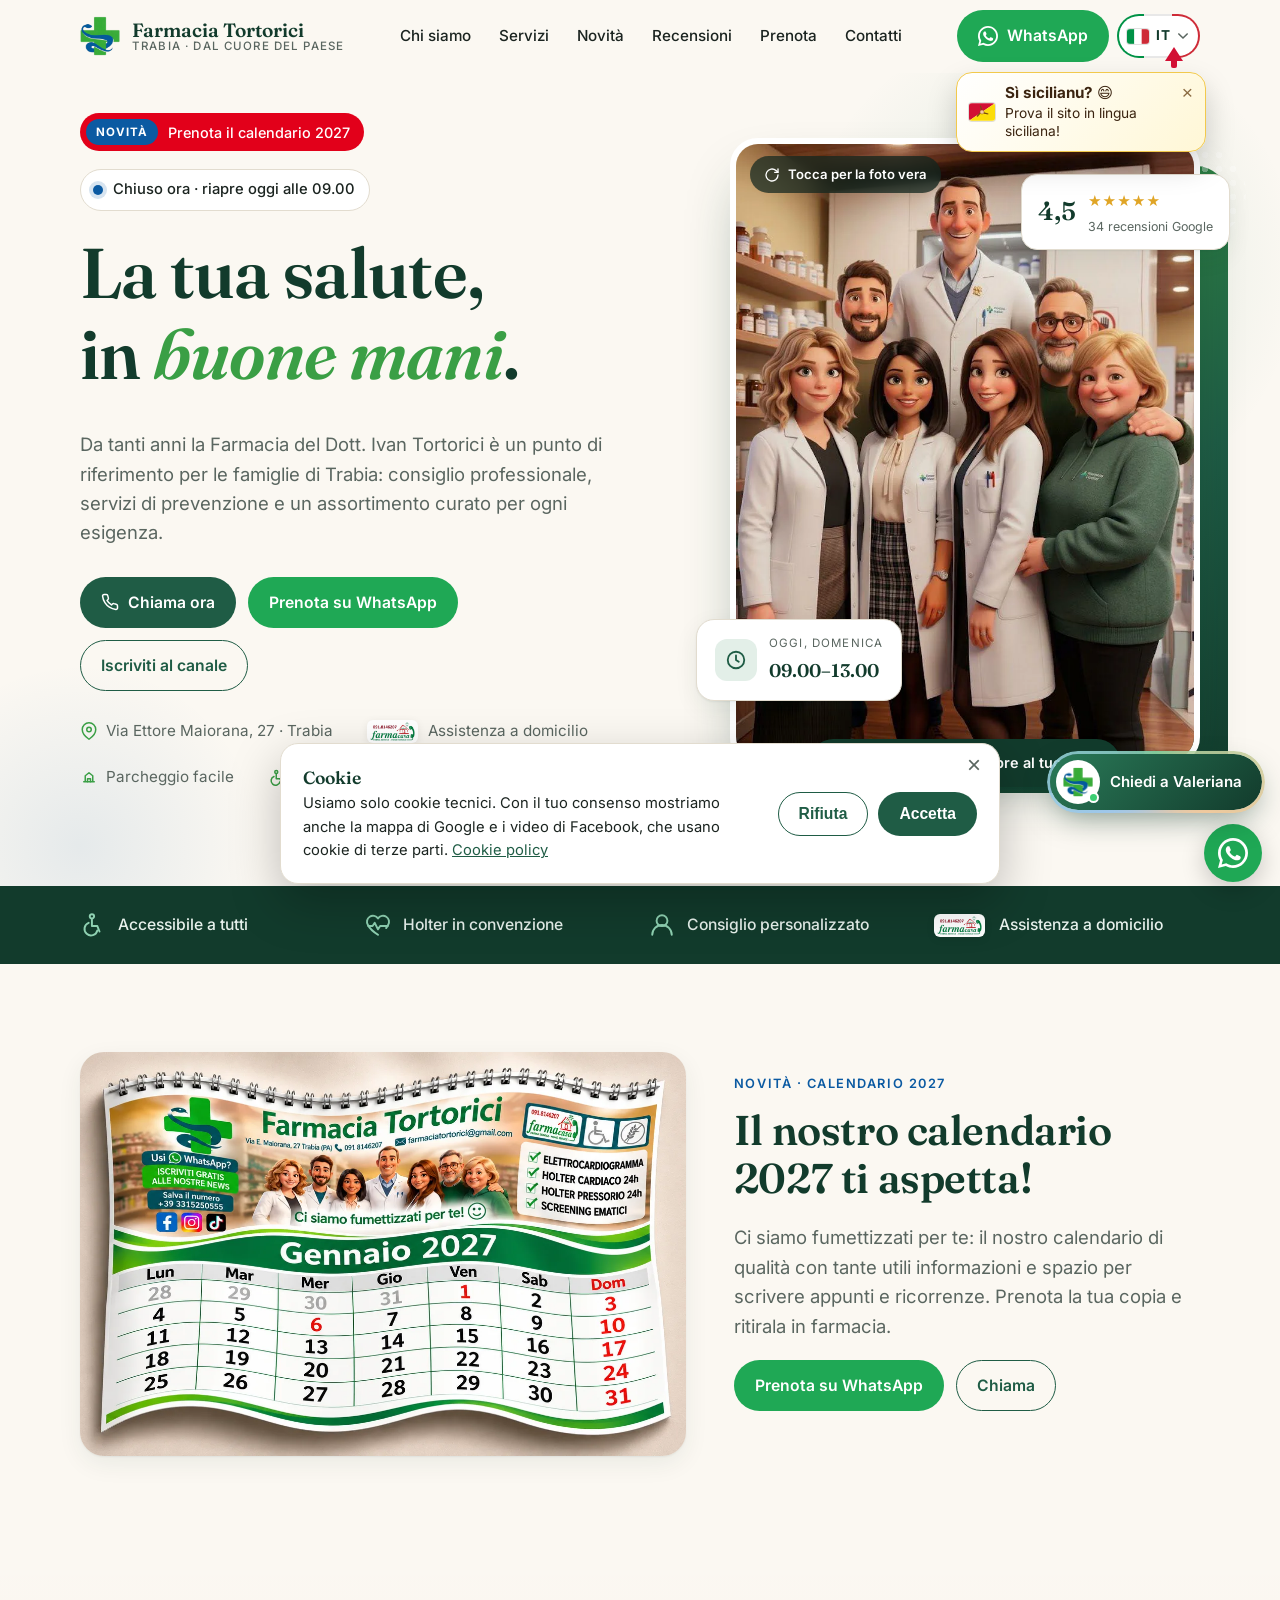
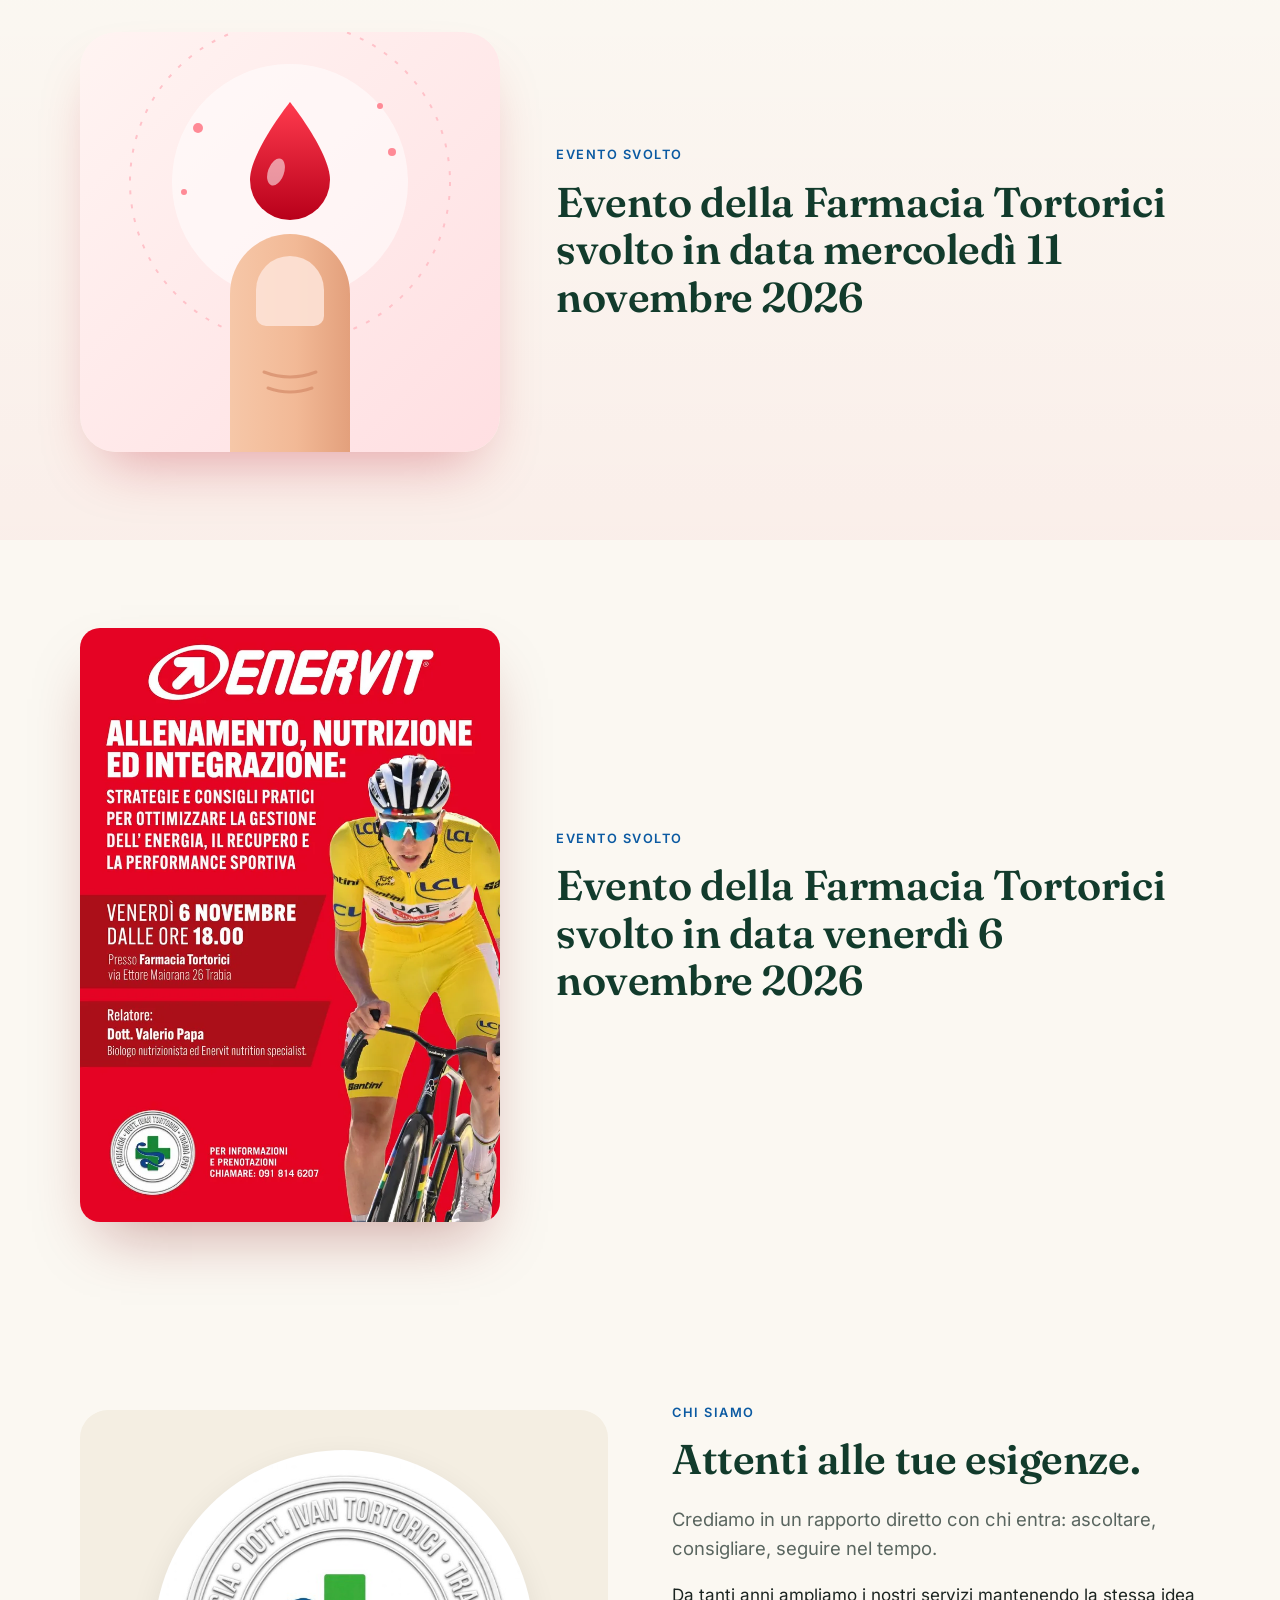
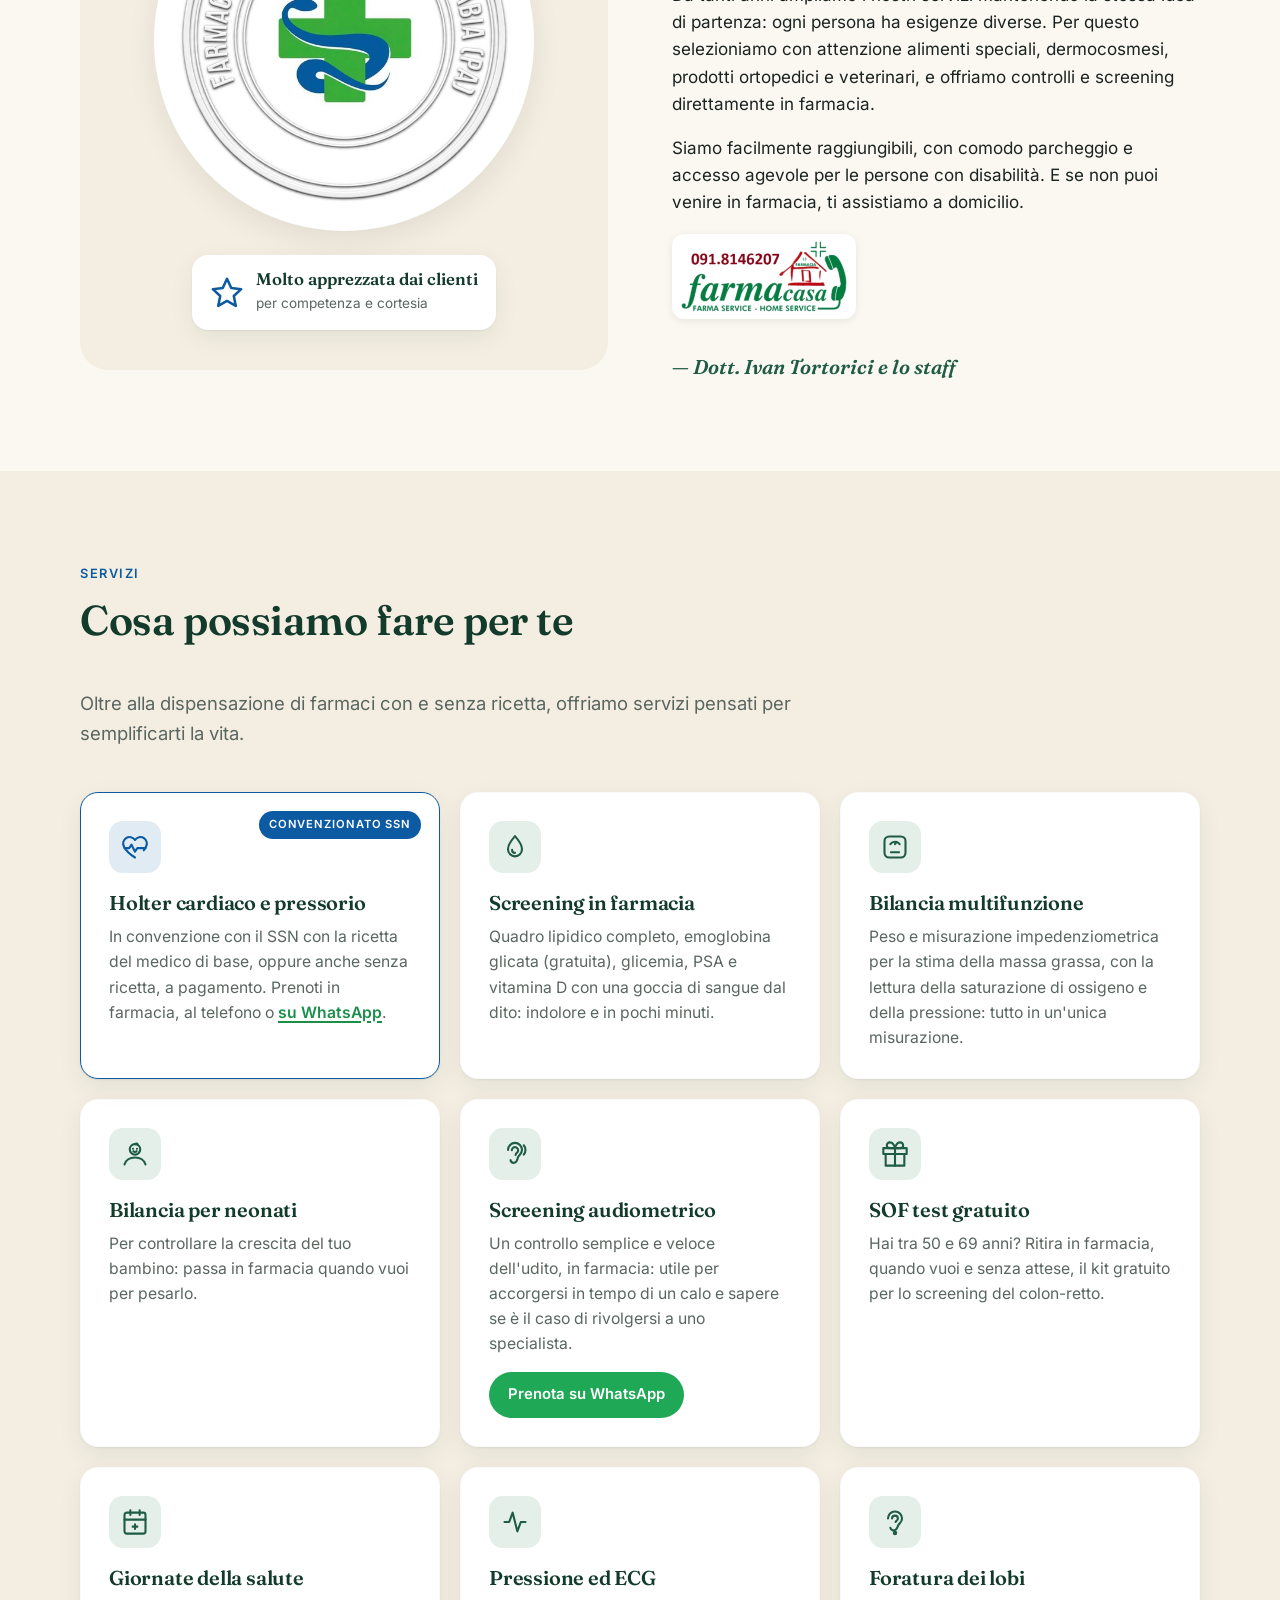
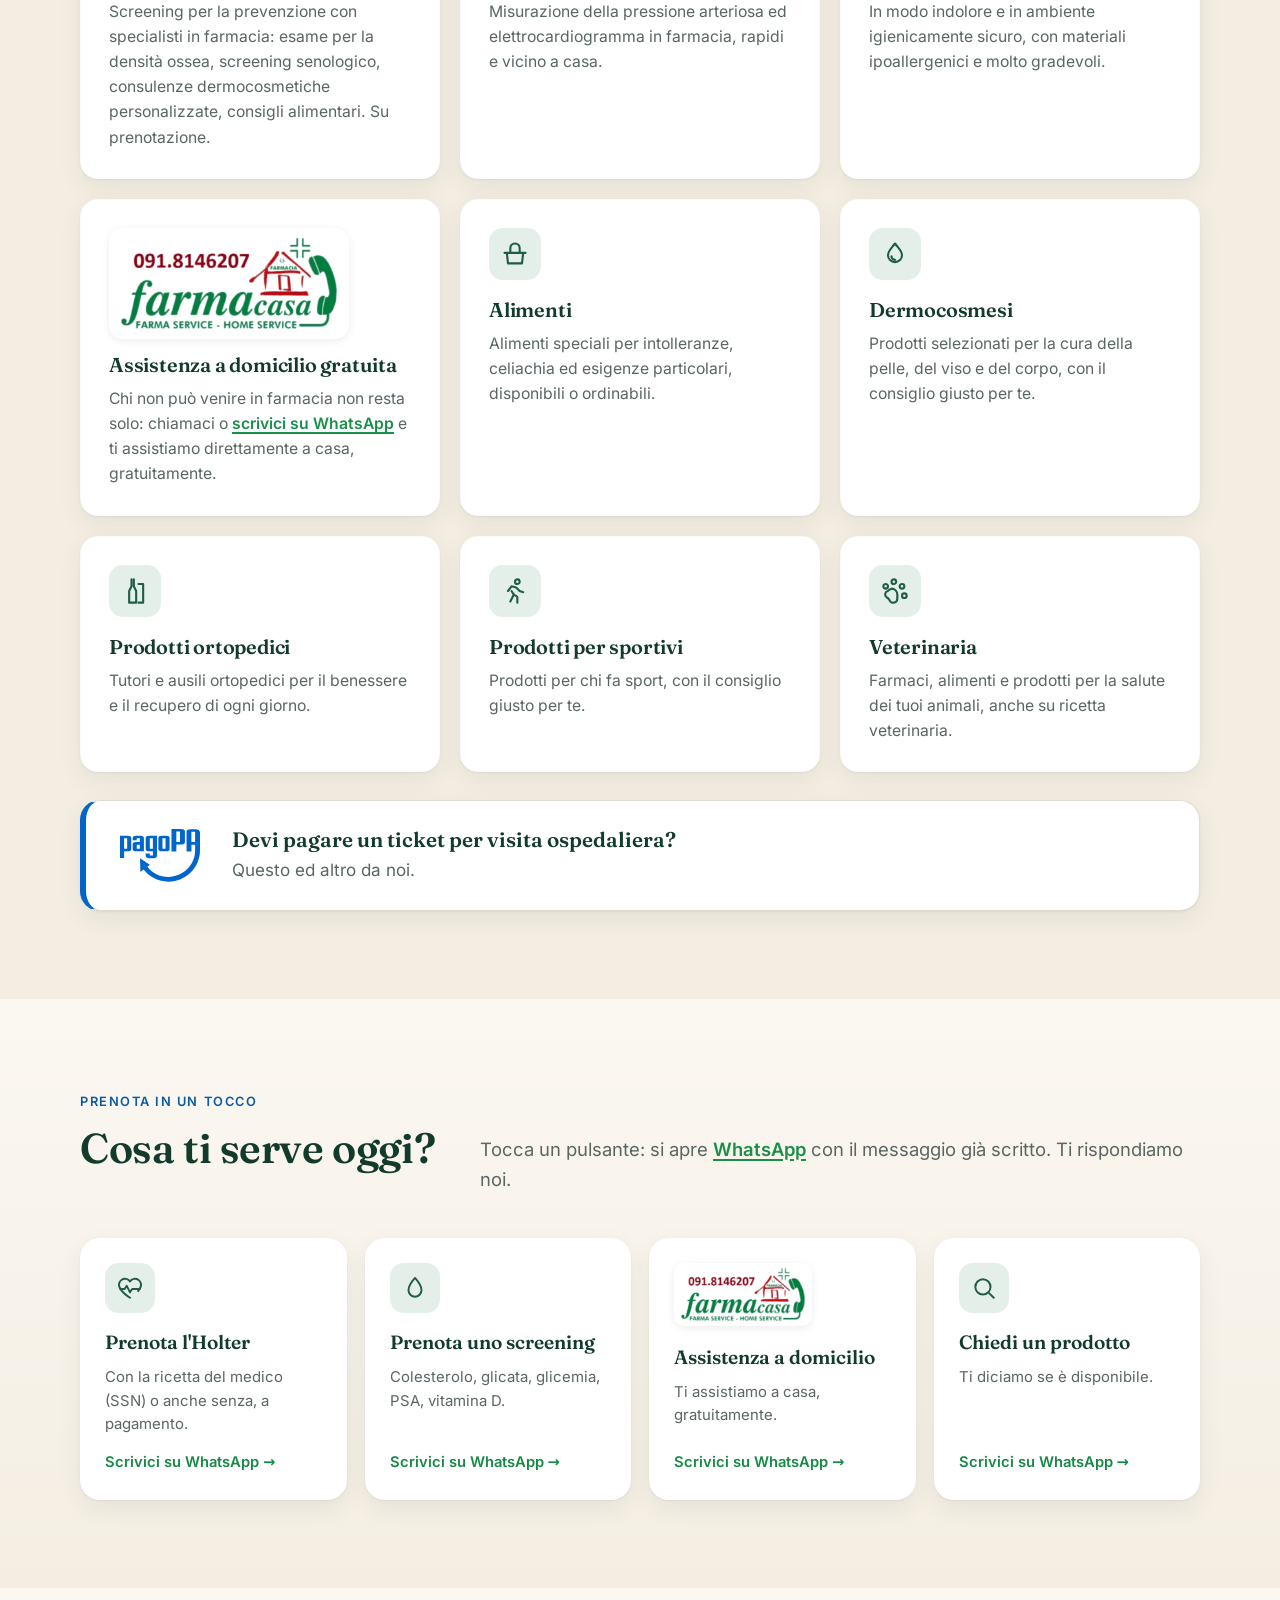
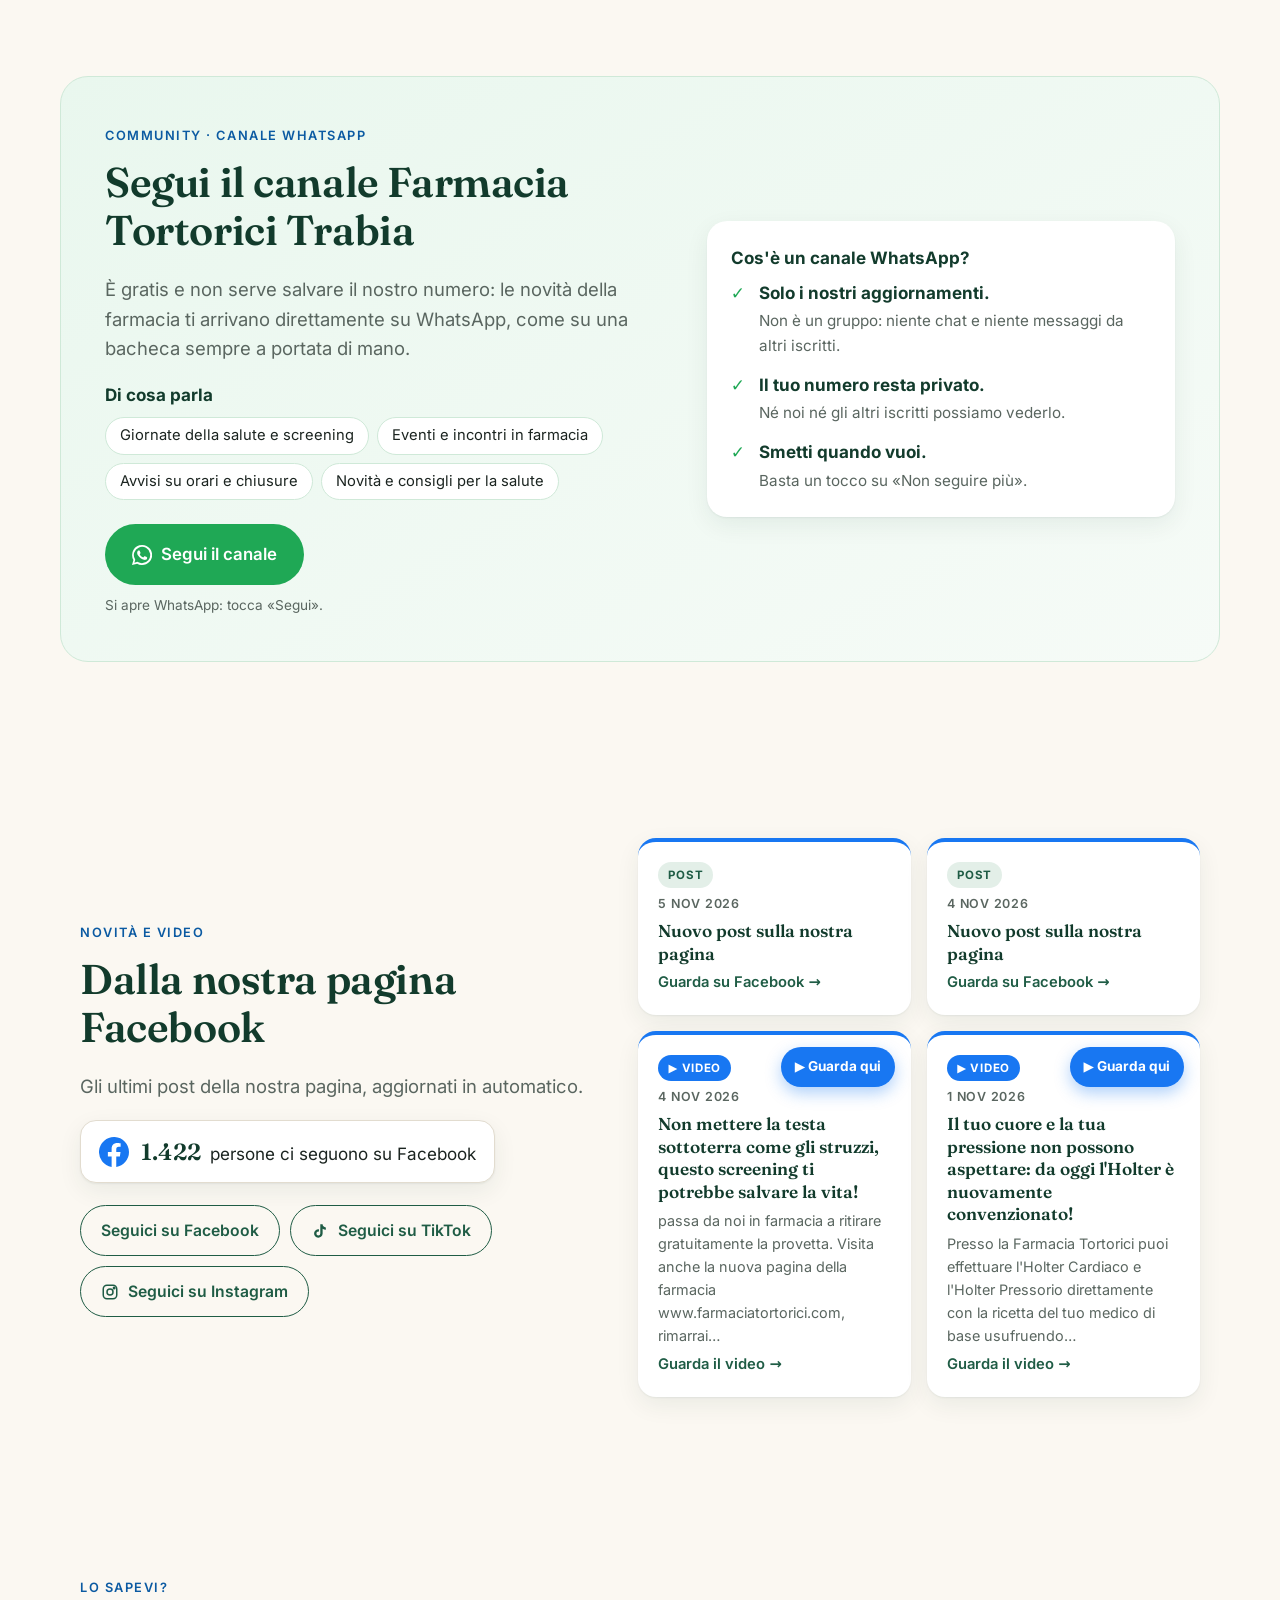
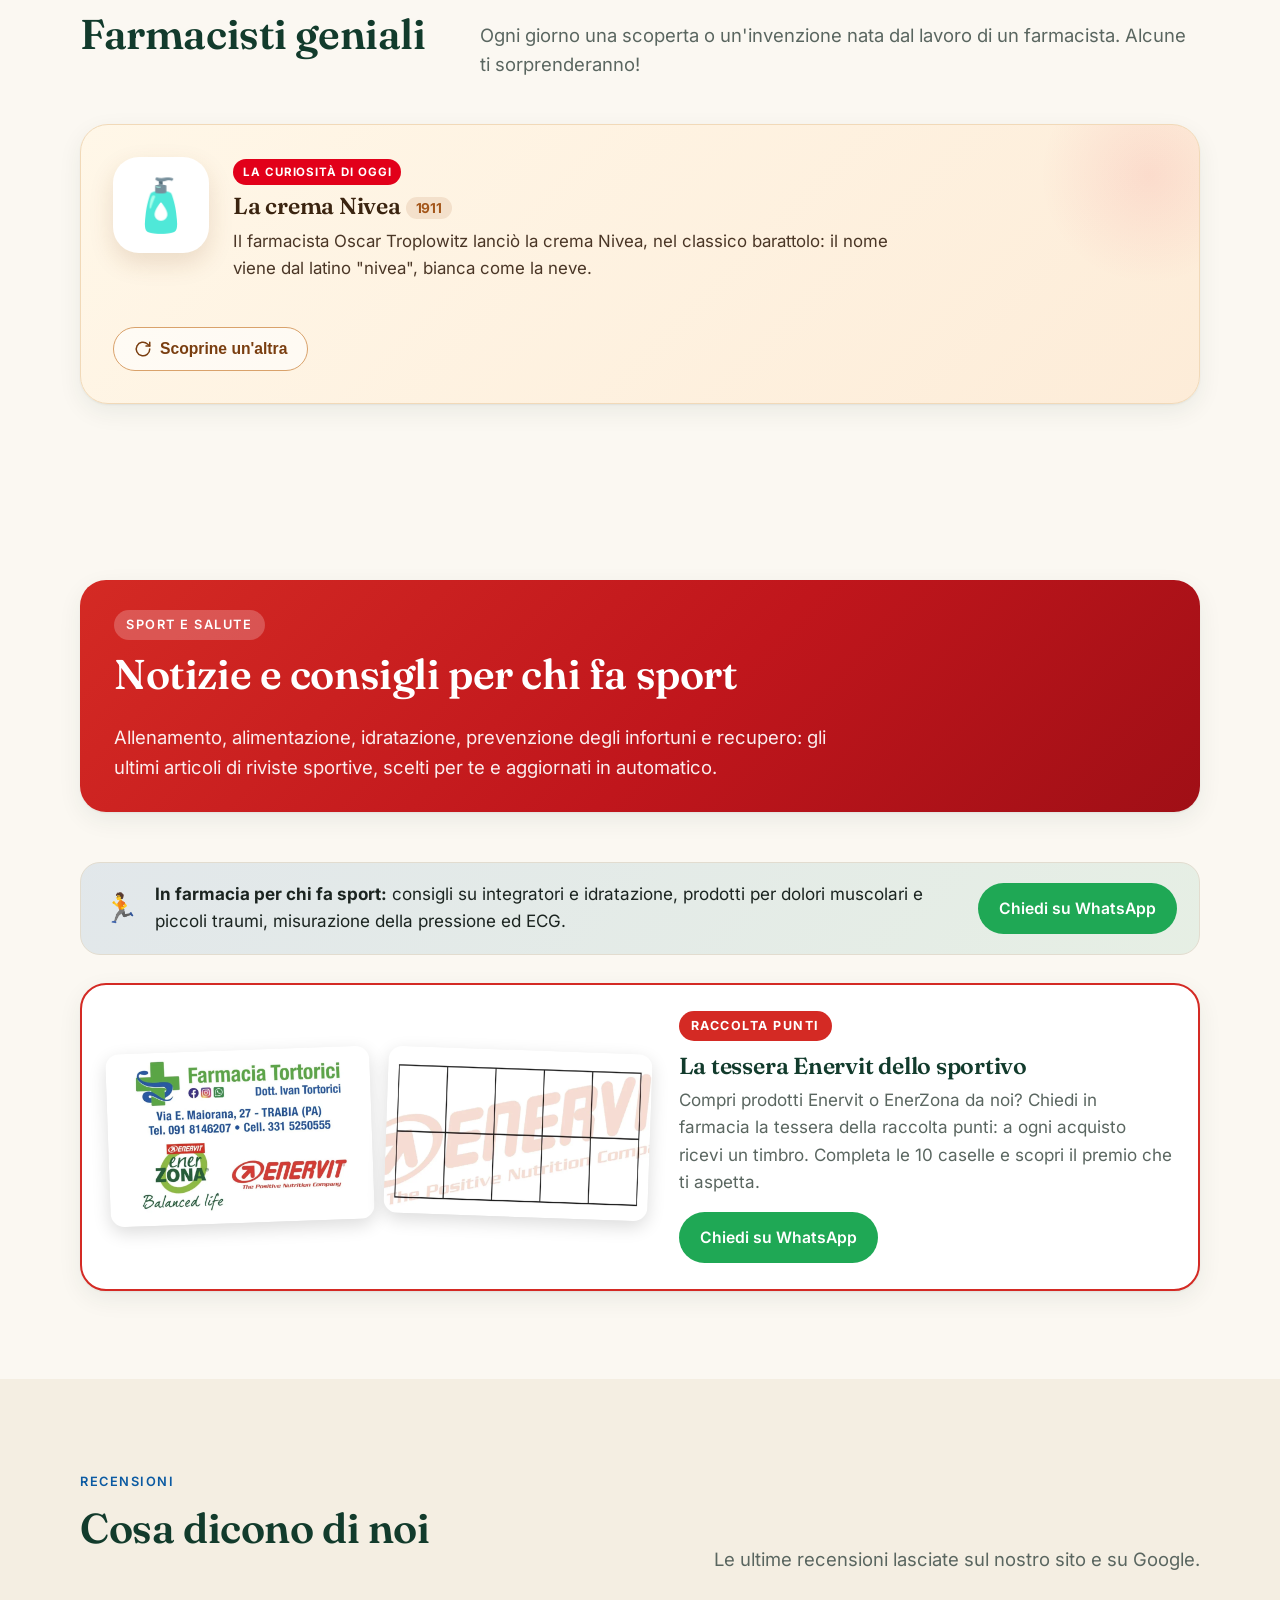
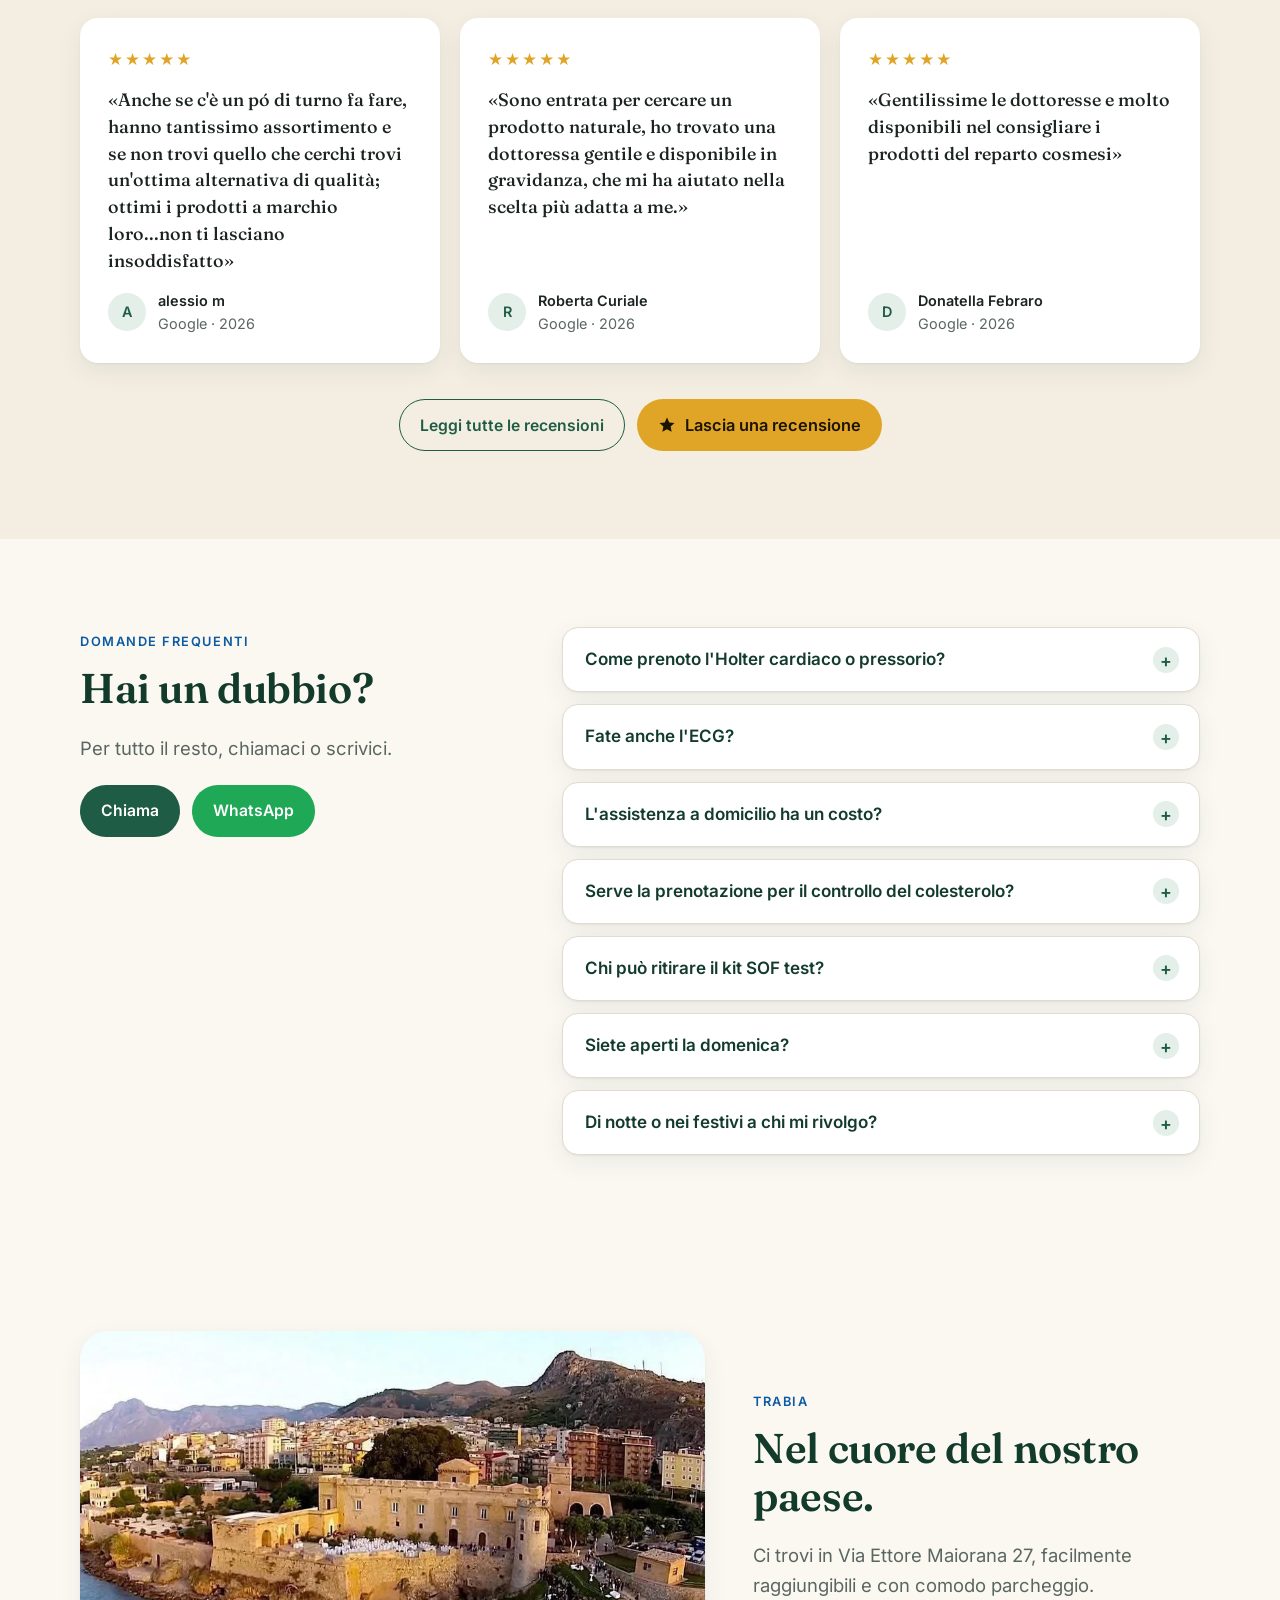
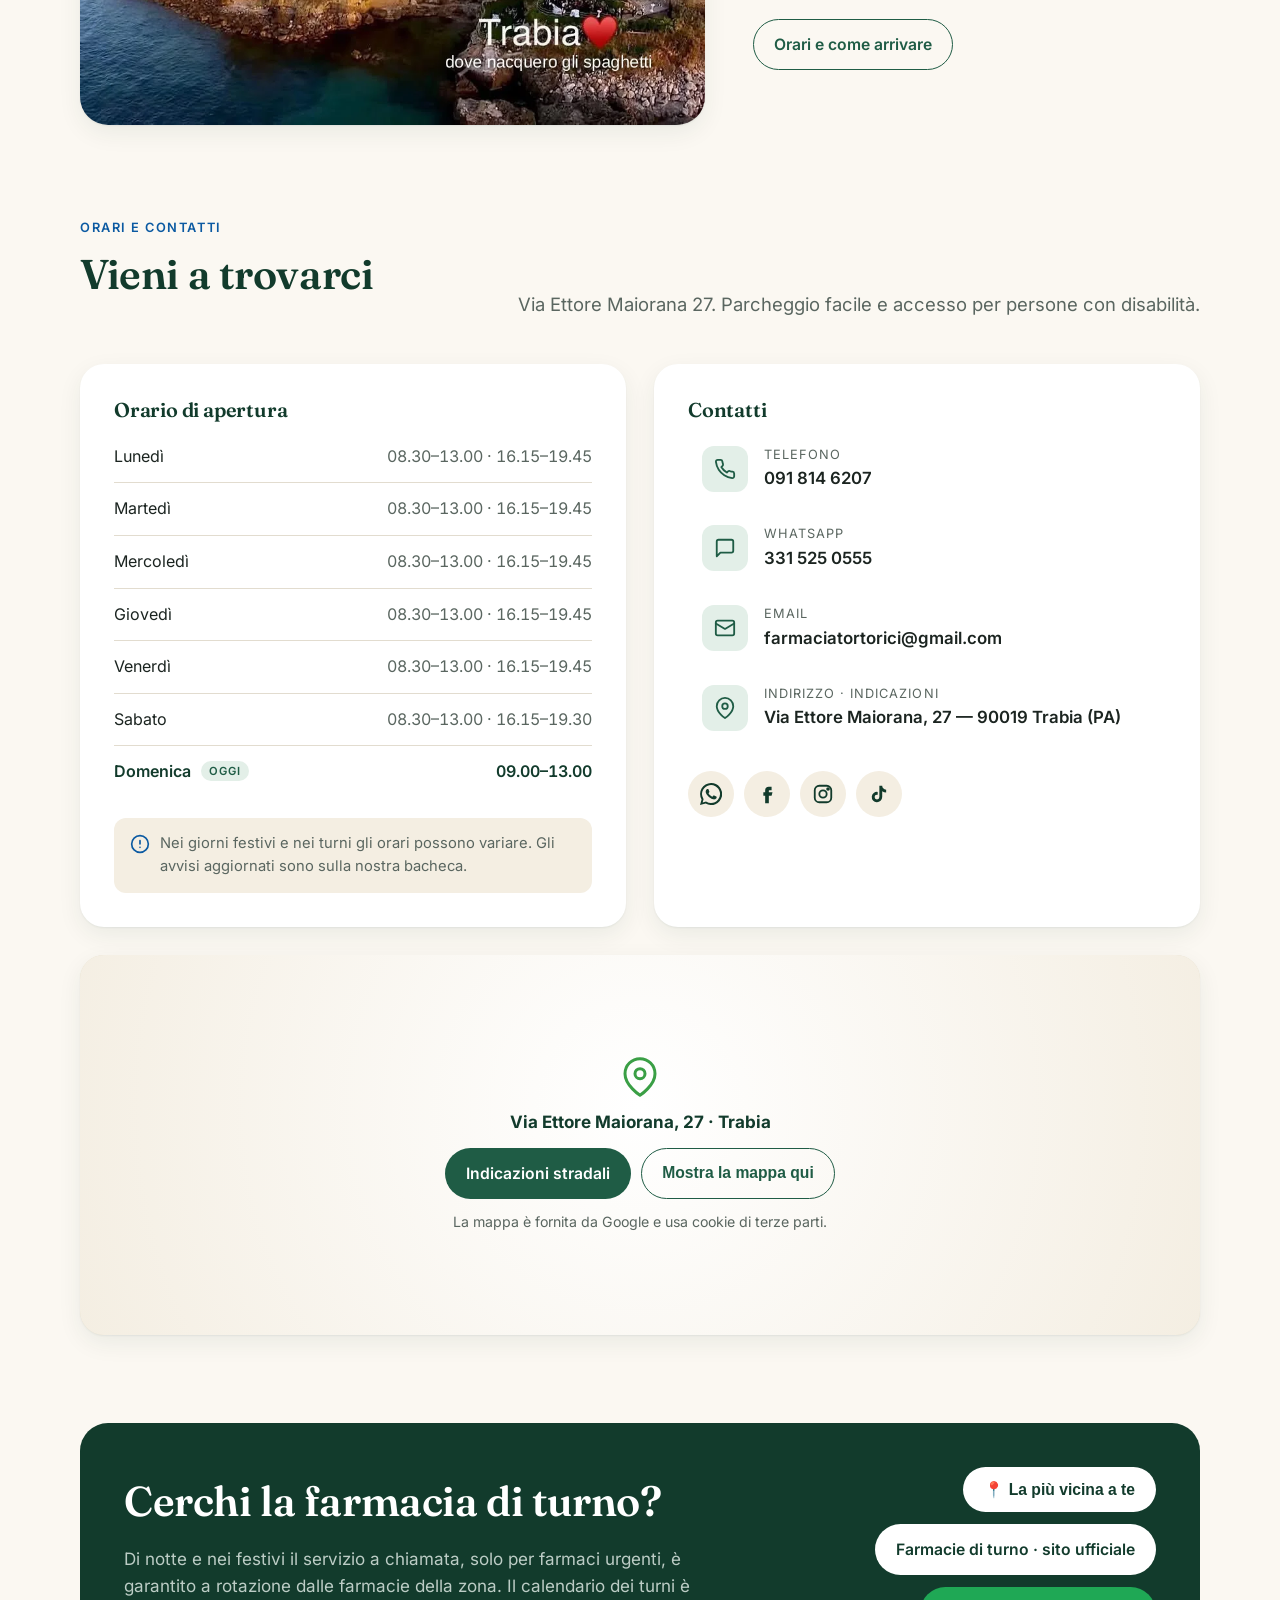
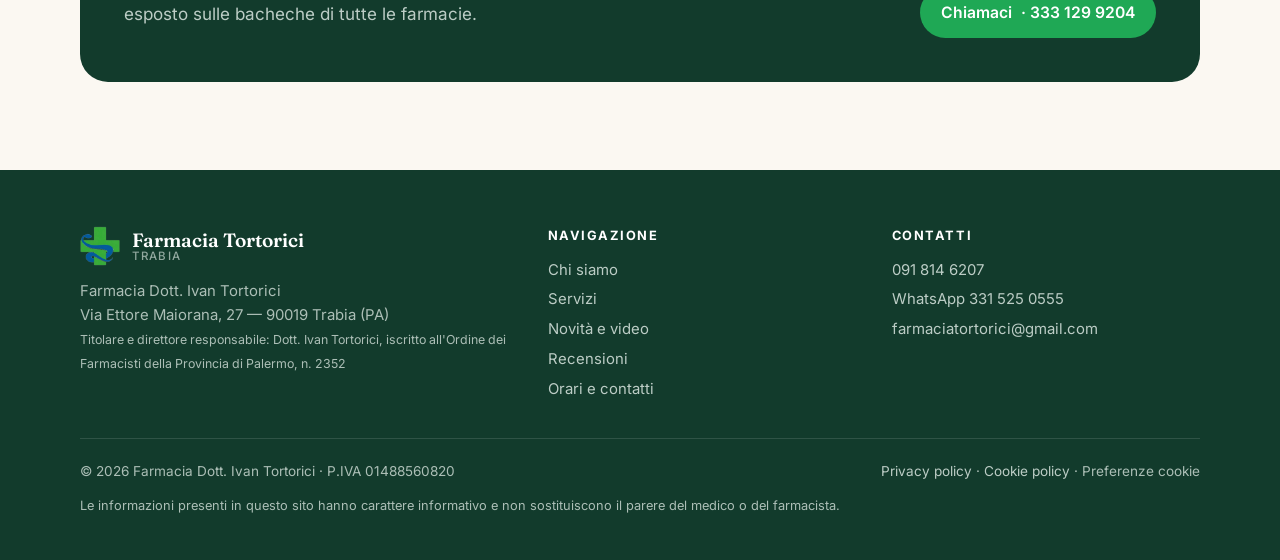
==== commit 6f98c739: "Sport e salute: tessera raccolta punti Enervit Fronte e retro della tessera, spiegazione (un timbro " ====
--- a/public/index.html
+++ b/public/index.html
@@ -50,7 +50,7 @@
 </script>
 
 <script src="i18n.js?v=17"></script>
-<link rel="stylesheet" href="style.css?v=54">
+<link rel="stylesheet" href="style.css?v=56">
 <link rel="stylesheet" href="assistente.css?v=2">
 </head>
 <body>
@@ -557,7 +557,7 @@
 </section>
 
 <!-- ============ SPORT E SALUTE ============ -->
-<section id="sportivi" class="animali sportivi" hidden>
+<section id="sportivi" class="animali sportivi">
   <div class="wrap">
     <div class="sec-head">
       <div>
@@ -566,13 +566,26 @@
       </div>
       <p class="lead">Allenamento, alimentazione, idratazione, prevenzione degli infortuni e recupero: gli ultimi articoli di riviste sportive, scelti per te e aggiornati in automatico.</p>
     </div>
-    <ul class="an-list" id="sp-list"></ul>
+    <ul class="an-list" id="sp-list" hidden></ul>
     <div class="an-vet sp-box">
       <span class="an-vet-ic" aria-hidden="true">🏃</span>
       <p><strong>In farmacia per chi fa sport:</strong> consigli su integratori e idratazione, prodotti per dolori muscolari e piccoli traumi, misurazione della pressione ed ECG.</p>
       <a class="btn btn-wa" href="https://wa.me/393315250555?text=Buongiorno%2C%20faccio%20sport%20e%20vorrei%20un%20consiglio%3A%20" target="_blank" rel="noopener">Chiedi su WhatsApp</a>
     </div>
     <p class="news-src" id="sp-fonti"></p>
+
+    <div class="tessera">
+      <div class="tessera-img">
+        <picture><source srcset="img/tessera-enervit-fronte.webp" type="image/webp"><img src="img/tessera-enervit-fronte.jpg" alt="Tessera raccolta punti Enervit della Farmacia Tortorici, fronte" width="900" height="590" loading="lazy"></picture>
+        <picture><source srcset="img/tessera-enervit-retro.webp" type="image/webp"><img src="img/tessera-enervit-retro.jpg" alt="Retro della tessera con 10 caselle per i timbri" width="900" height="568" loading="lazy"></picture>
+      </div>
+      <div class="tessera-txt">
+        <span class="tessera-tag">Raccolta punti</span>
+        <h3>La tessera Enervit dello sportivo</h3>
+        <p>Compri prodotti Enervit o EnerZona da noi? Chiedi in farmacia la tessera della raccolta punti: a ogni acquisto ricevi un timbro. Completa le 10 caselle e scopri il premio che ti aspetta.</p>
+        <a class="btn btn-wa" href="https://wa.me/393315250555?text=Buongiorno%2C%20vorrei%20informazioni%20sulla%20tessera%20raccolta%20punti%20Enervit.%20" target="_blank" rel="noopener">Chiedi su WhatsApp</a>
+      </div>
+    </div>
   </div>
 </section>
 
@@ -1029,6 +1042,7 @@
   fetch("/api/sportivi").then(r => r.ok ? r.json() : null).then(d => {
     const a = d && Array.isArray(d.articoli) ? d.articoli.filter(x => ok.test(x.link)) : [];
     if (!a.length) return;
+    ul.hidden = false;
     ul.innerHTML = a.map(x => `<li><a href="${esc(x.link)}" target="_blank" rel="noopener">
       <span class="an-img sp-img">${x.immagine && /^https:\/\//.test(x.immagine) ? `<img src="/api/img?u=${encodeURIComponent(x.immagine)}" alt="" loading="lazy" onerror="this.remove()">` : ""}<span aria-hidden="true">🏃</span></span>
       <span class="an-txt">${x.data ? `<time datetime="${esc(x.data)}">${new Date(x.data).toLocaleDateString(lg,{day:"numeric",month:"short"})} · ${esc(x.fonte || "")}</time>` : `<time>${esc(x.fonte || "")}</time>`}
--- a/public/style.css
+++ b/public/style.css
@@ -949,10 +949,11 @@
 .svc .svc-btn{margin-top:16px;padding:10px 18px;font-size:.93rem}
 
 /* Titoli colorati delle rubriche: animali arancione, anziani argento, sport rosso */
-.animali .sec-head{padding:30px 34px;border-radius:26px;margin-bottom:28px;align-items:center;box-shadow:var(--shadow)}
-.animali .sec-head .eyebrow{background:rgba(255,255,255,.22);color:#fff;padding:5px 12px;border-radius:999px;margin-bottom:.7rem}
-.animali .sec-head h2{color:#fff;margin:0}
-.animali .sec-head .lead{color:rgba(255,255,255,.92)}
+.animali .sec-head,.attualita .sec-head{padding:30px 34px;border-radius:26px;margin-bottom:28px;align-items:center;box-shadow:var(--shadow)}
+.animali .sec-head .eyebrow,.attualita .sec-head .eyebrow{background:rgba(255,255,255,.22);color:#fff;padding:5px 12px;border-radius:999px;margin-bottom:.7rem}
+.animali .sec-head h2,.attualita .sec-head h2{color:#fff;margin:0}
+.animali .sec-head .lead,.attualita .sec-head .lead{color:rgba(255,255,255,.92)}
+#attualita .sec-head{background:linear-gradient(135deg,#2a72c0 0%,#1d5ea6 35%,#174c8a 70%,#123d70 100%)}
 #animali .sec-head{background:linear-gradient(135deg,#e07a1e 0%,#bf5812 30%,#a84a0d 70%,#93400a 100%)}
 #sportivi .sec-head{background:linear-gradient(135deg,#d42a24 0%,#c0161c 55%,#a00f16 100%)}
 #anziani .sec-head{background:linear-gradient(135deg,#f6f8fa 0%,#d9dee4 45%,#bcc4cd 75%,#e4e8ec 100%);border:1px solid #c3cad2}
@@ -963,4 +964,16 @@
   :root:not([data-theme="light"]) #anziani .sec-head .eyebrow{background:rgba(255,255,255,.14);color:#e6ebf0}
   :root:not([data-theme="light"]) #anziani .sec-head h2{color:#fff}
   :root:not([data-theme="light"]) #anziani .sec-head .lead{color:#dfe5eb}}
-@media (max-width:640px){.animali .sec-head{padding:22px 20px;border-radius:22px}}
+@media (max-width:640px){.animali .sec-head,.attualita .sec-head{padding:22px 20px;border-radius:22px}}
+
+/* Tessera raccolta punti Enervit (rubrica sport) */
+.tessera{margin-top:28px;display:grid;grid-template-columns:1.1fr 1fr;gap:28px;align-items:center;background:var(--card);border:2px solid #d42a24;border-radius:26px;padding:26px;box-shadow:var(--shadow)}
+.tessera-img{display:grid;grid-template-columns:1fr 1fr;gap:14px}
+.tessera-img img{width:100%;height:auto;display:block;border-radius:14px;box-shadow:0 6px 18px rgba(0,0,0,.14);background:#fff}
+.tessera-img picture:last-child img{transform:rotate(2deg)}
+.tessera-img picture:first-child img{transform:rotate(-2deg)}
+.tessera-tag{display:inline-block;background:#d42a24;color:#fff;font-size:.78rem;font-weight:700;letter-spacing:.12em;text-transform:uppercase;padding:5px 12px;border-radius:999px}
+.tessera h3{margin:12px 0 8px;font-size:1.45rem}
+.tessera p{margin:0 0 16px;color:var(--muted)}
+@media (max-width:820px){.tessera{grid-template-columns:1fr;padding:20px}}
+@media (max-width:560px){.tessera-img{grid-template-columns:1fr;gap:18px;padding:4px 10px}}
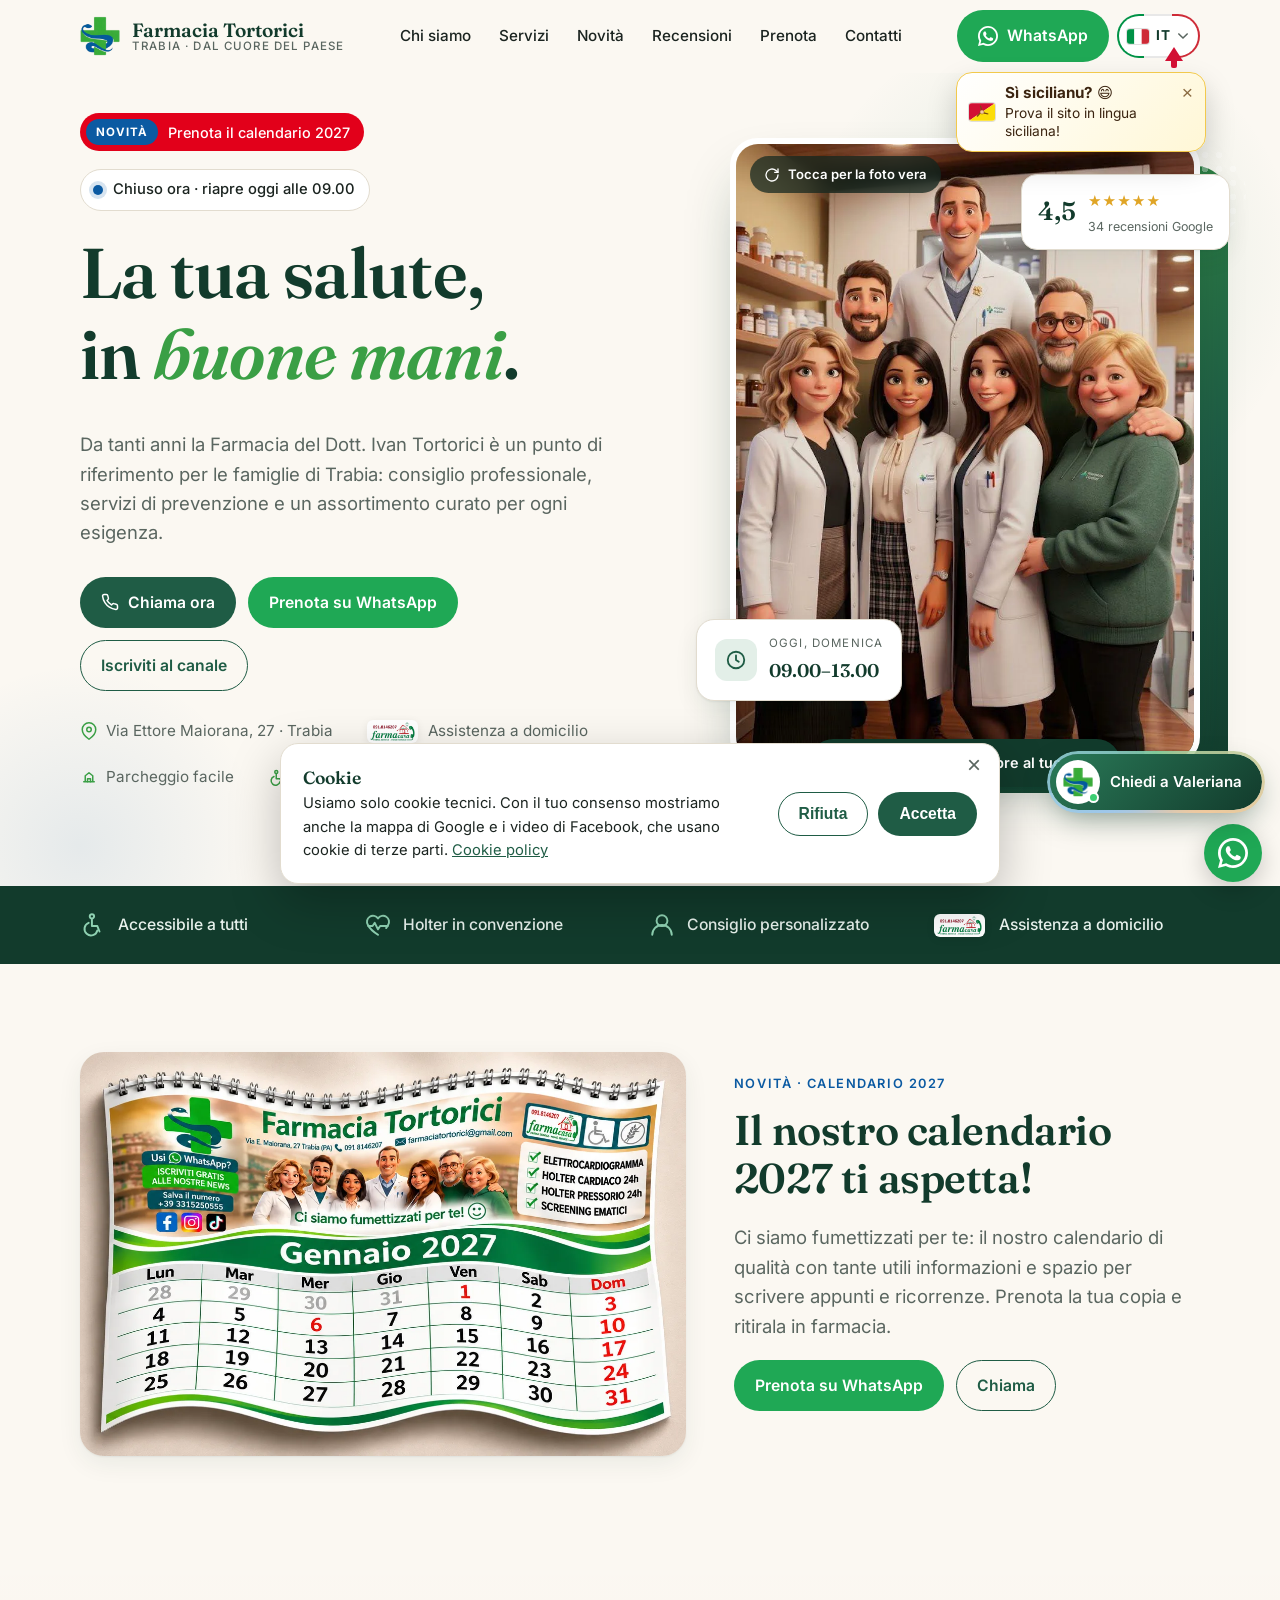
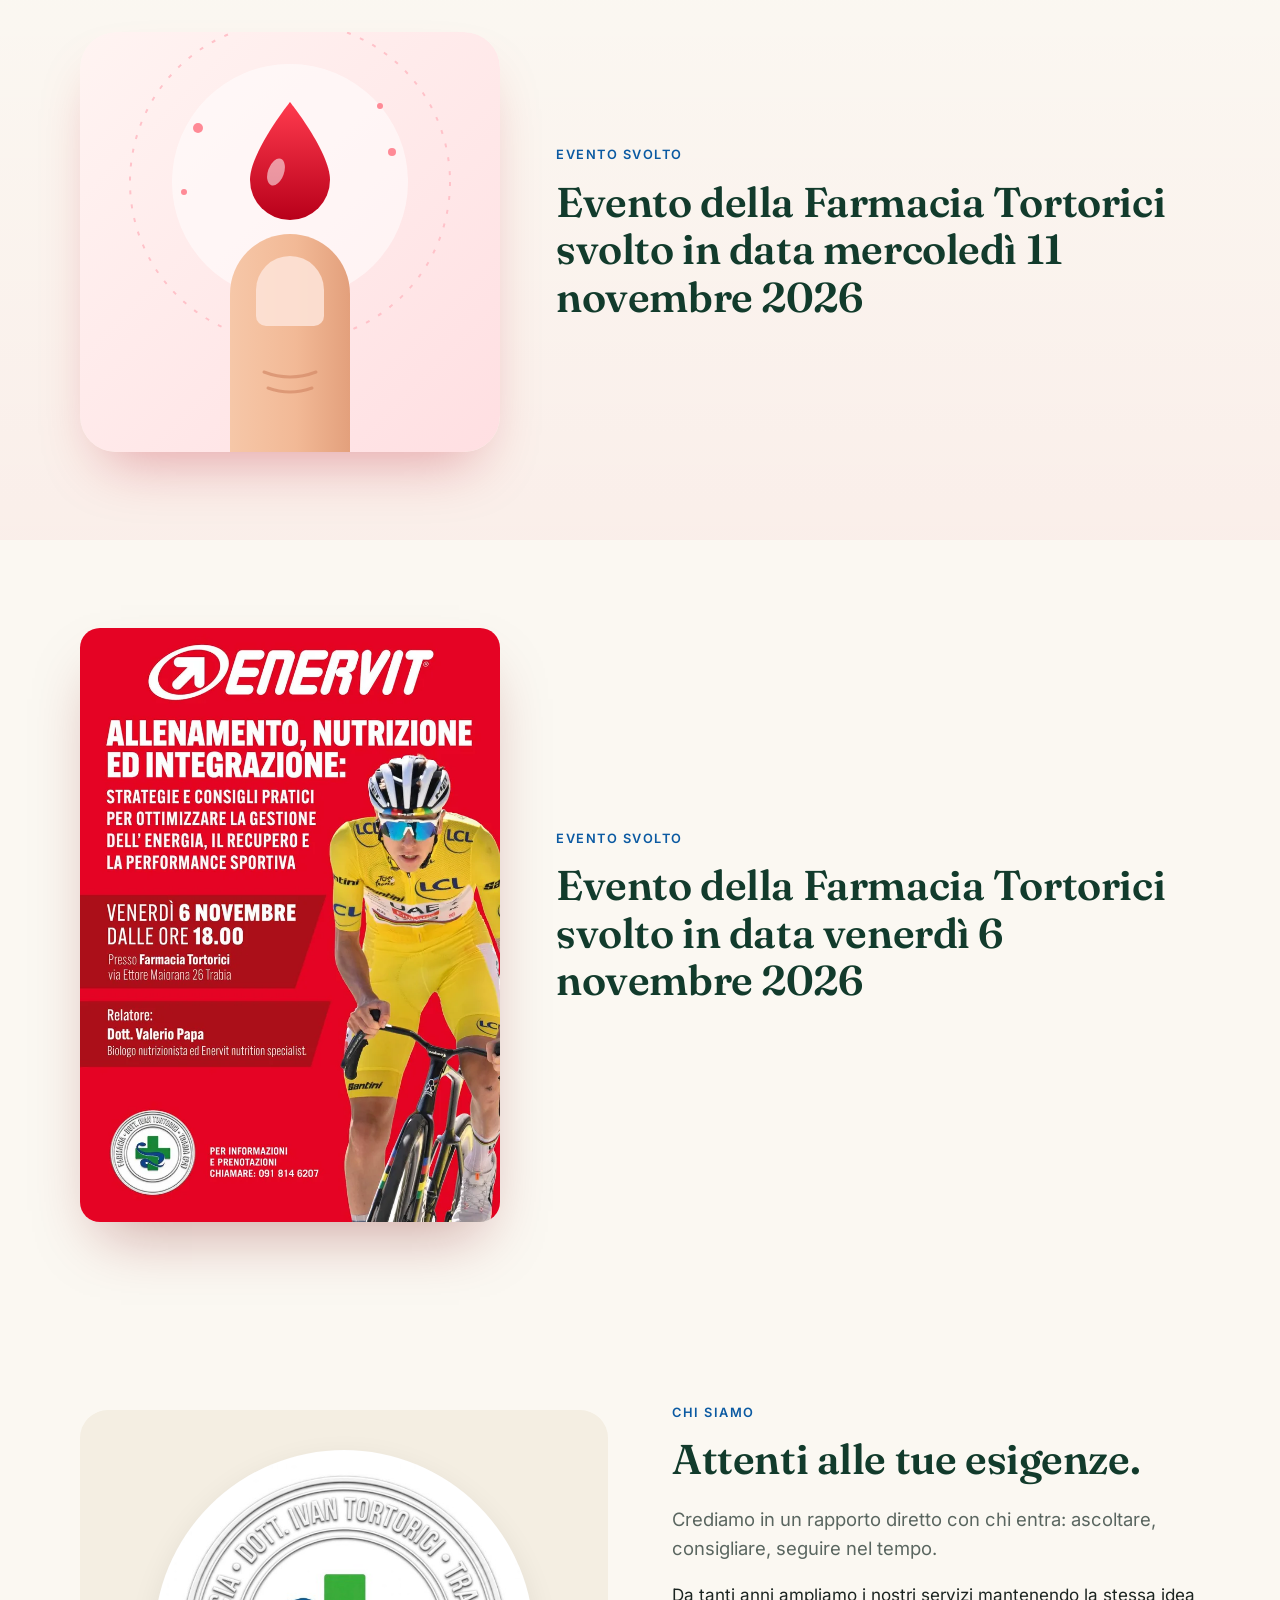
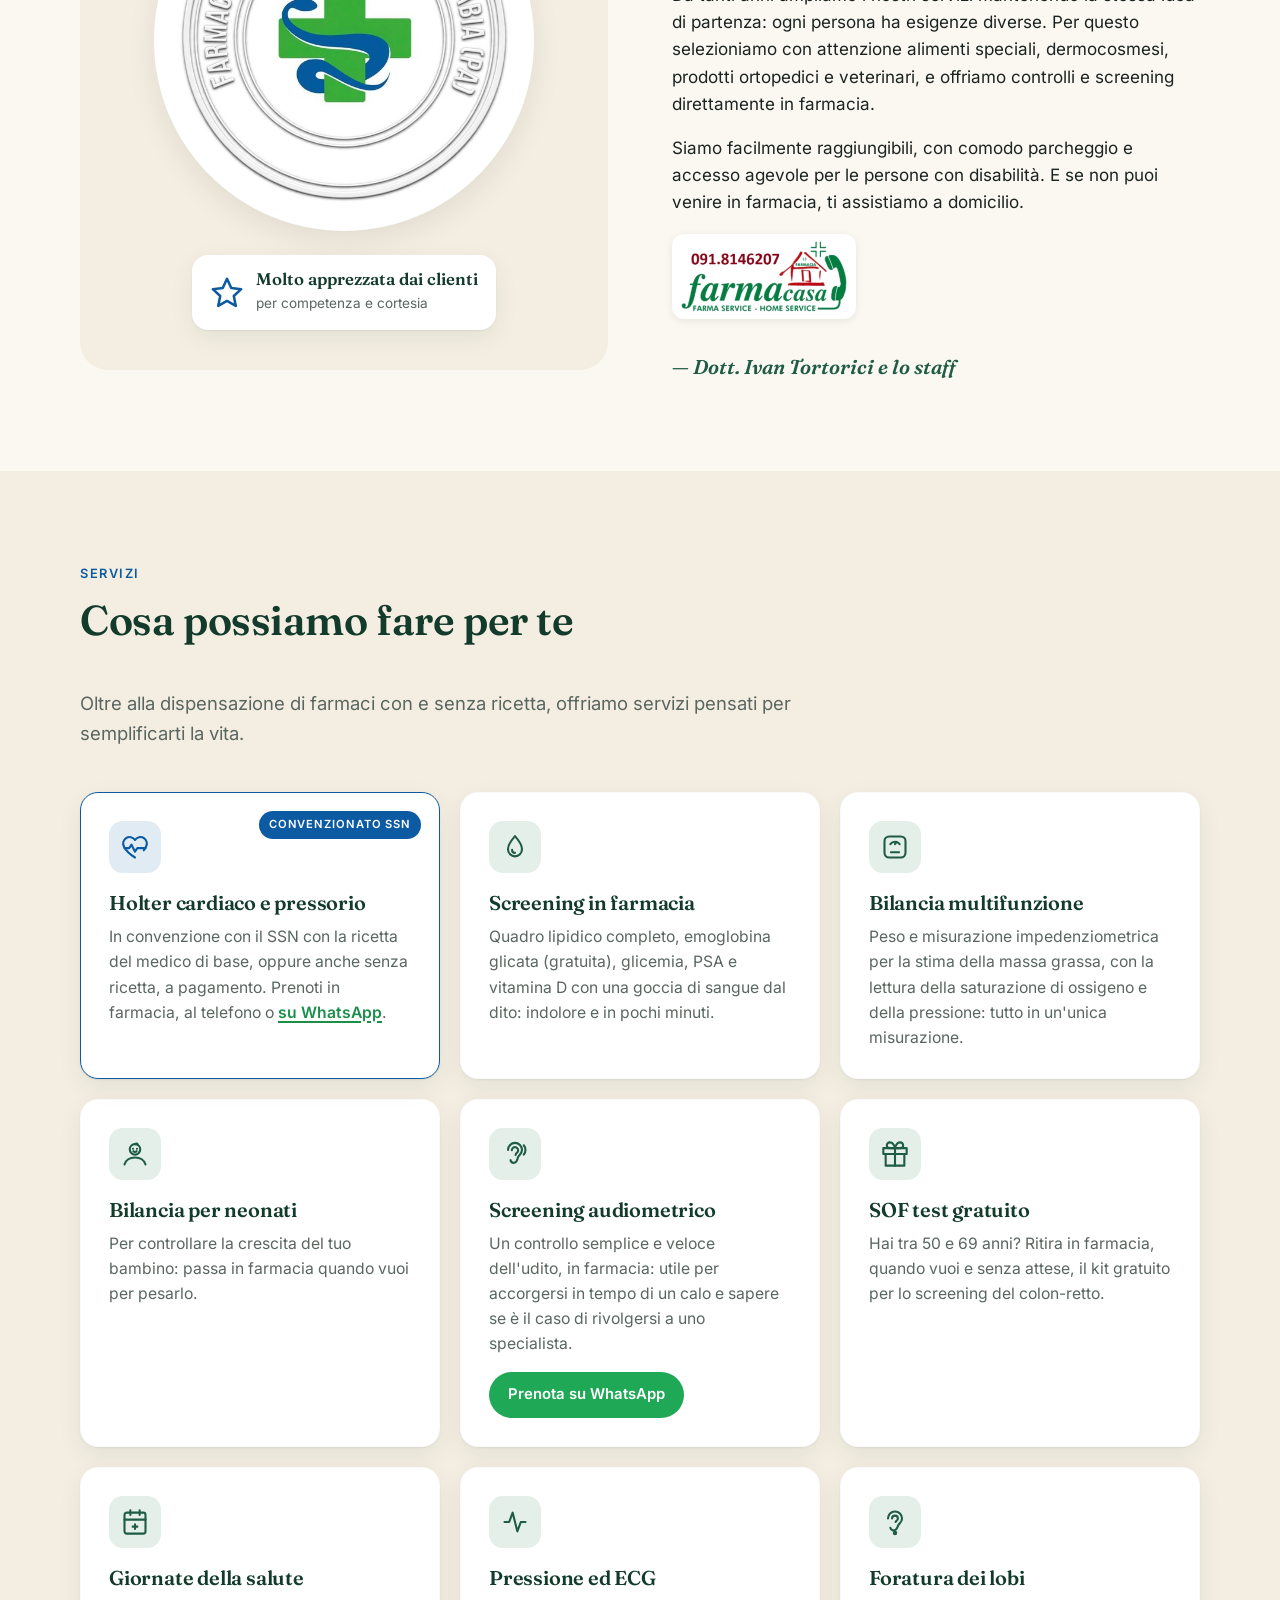
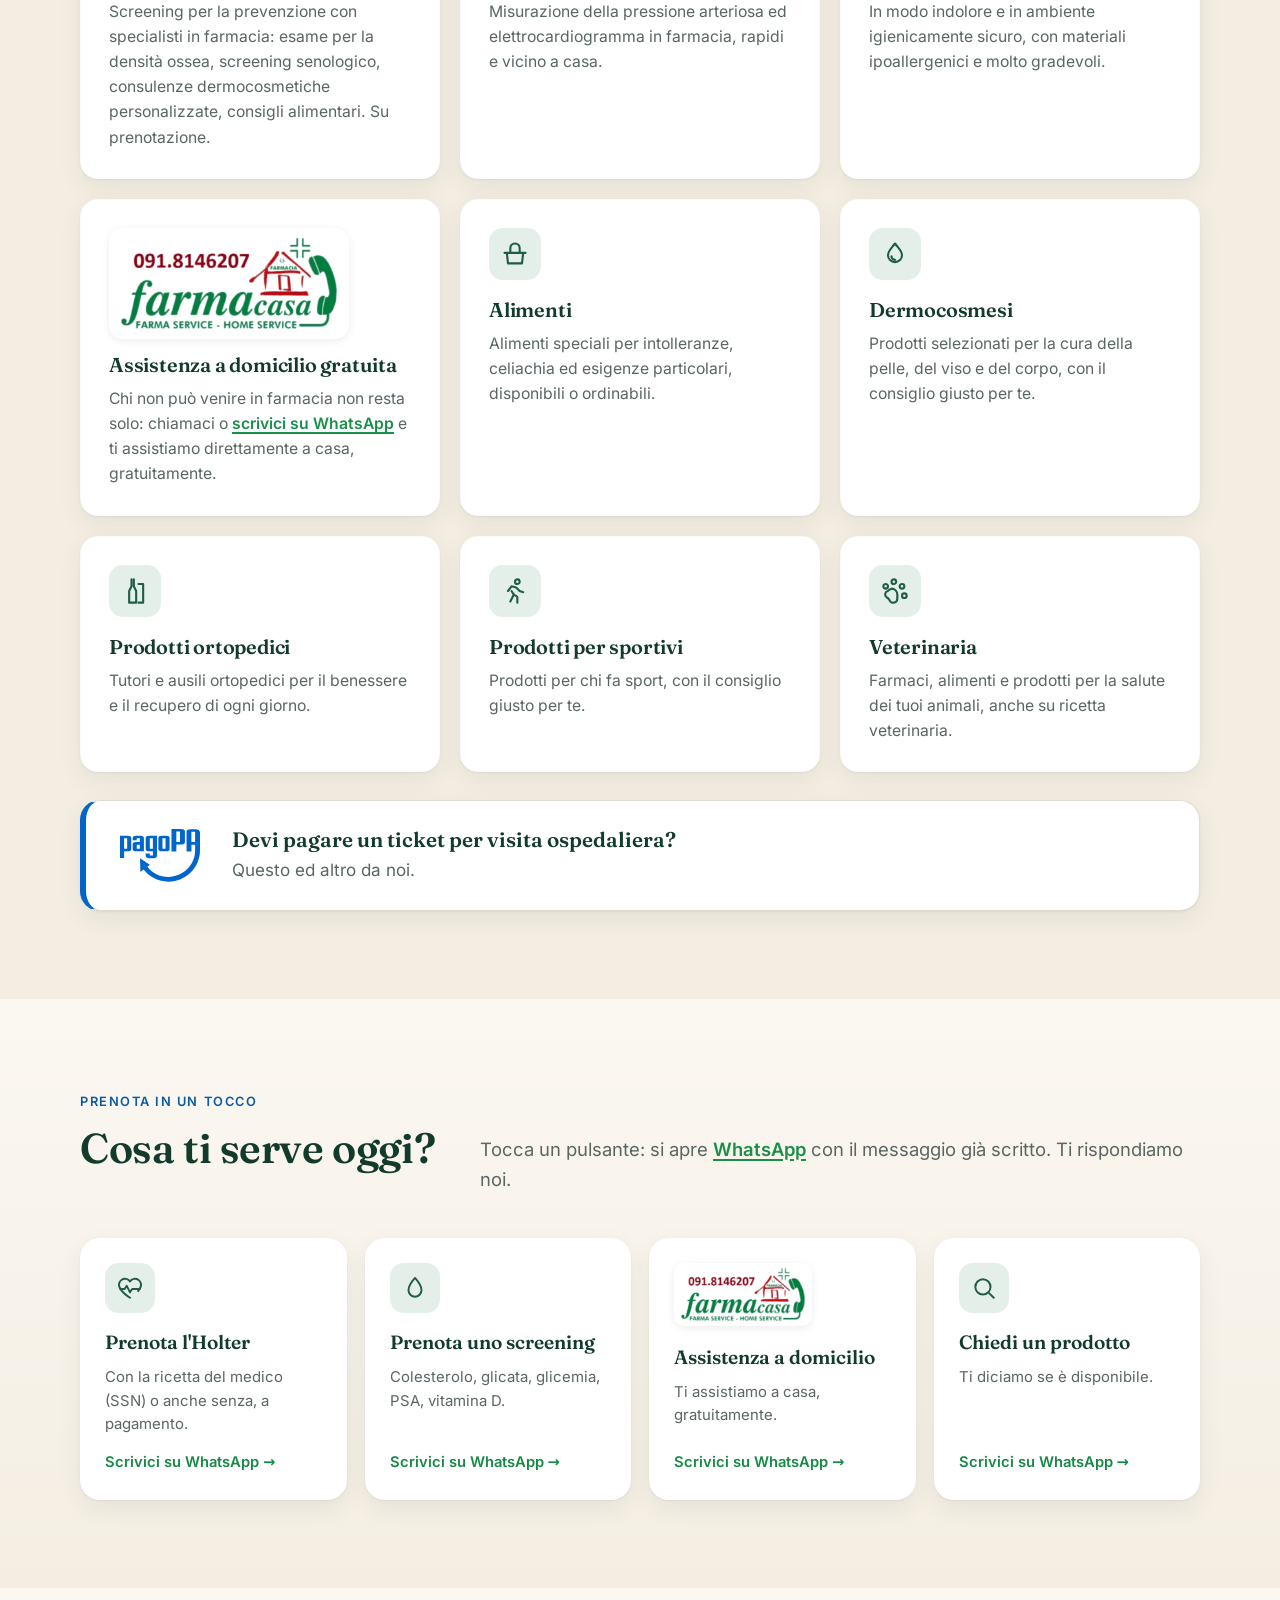
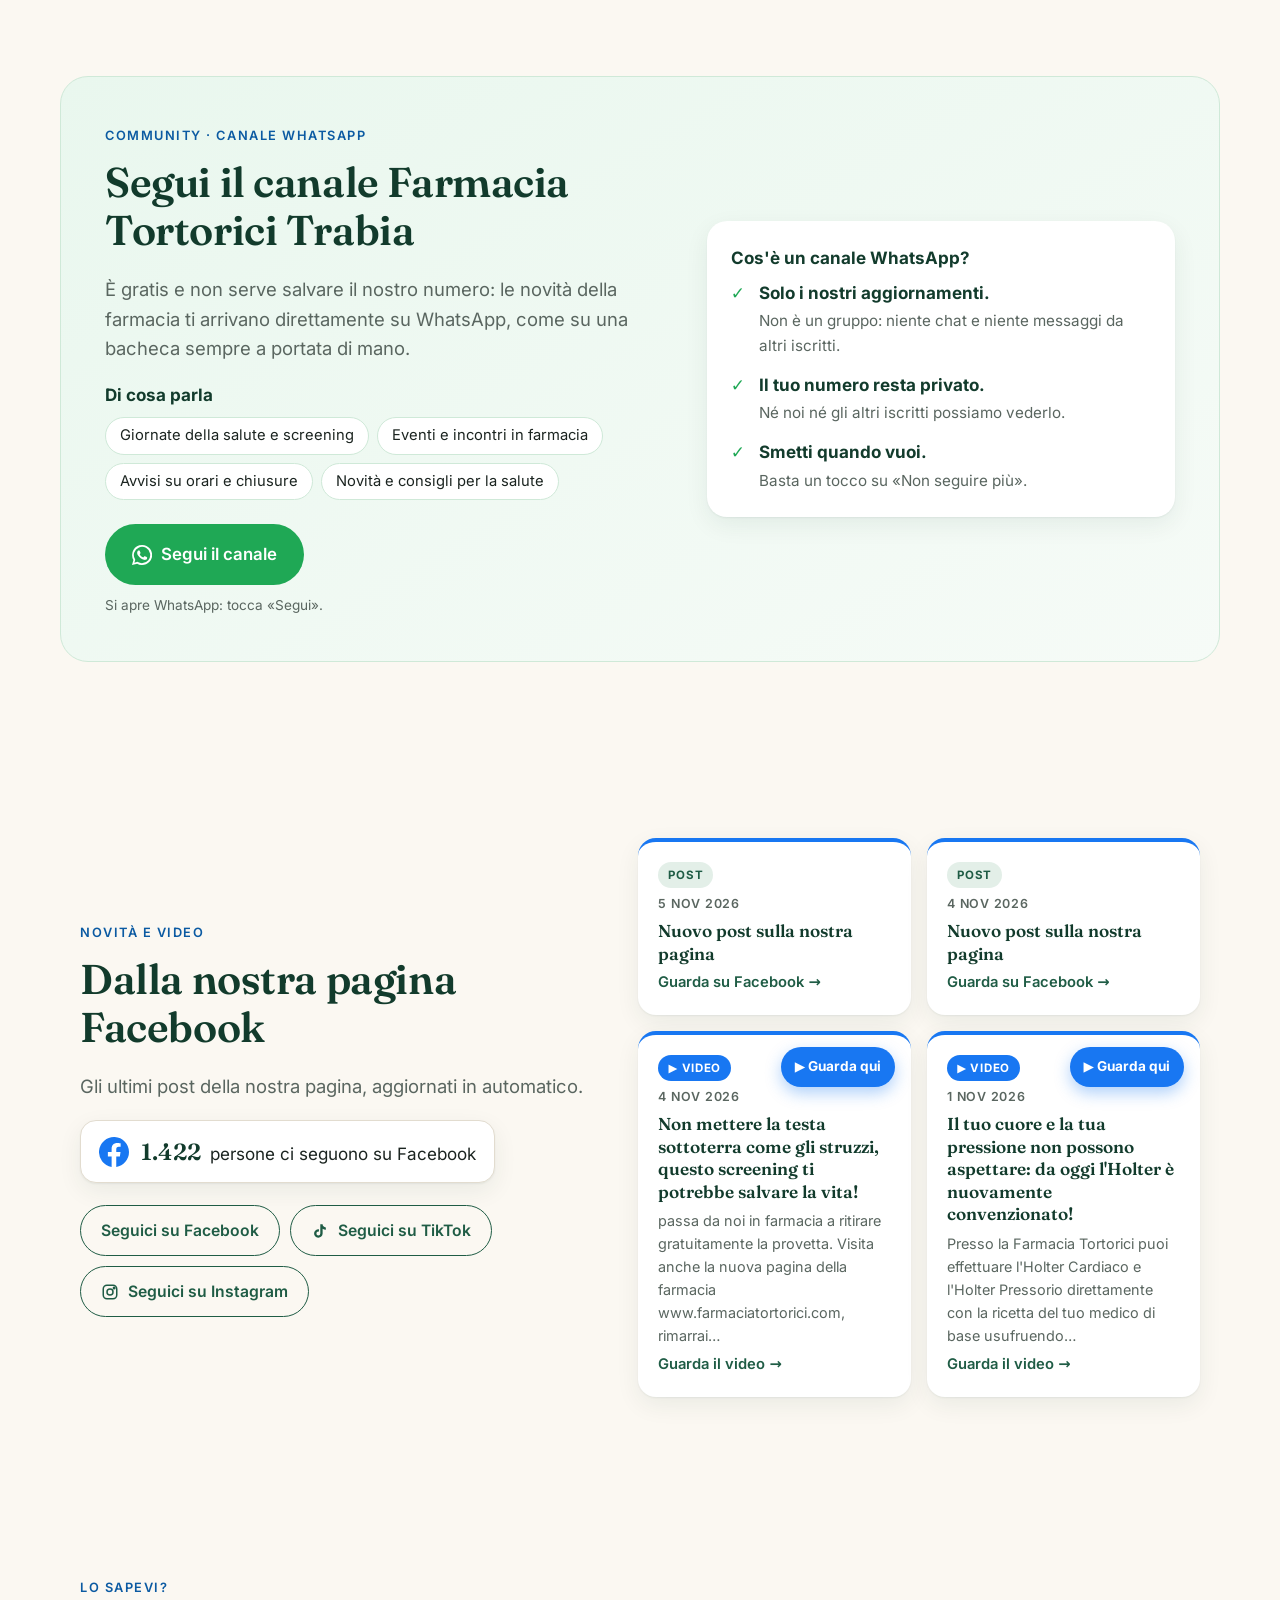
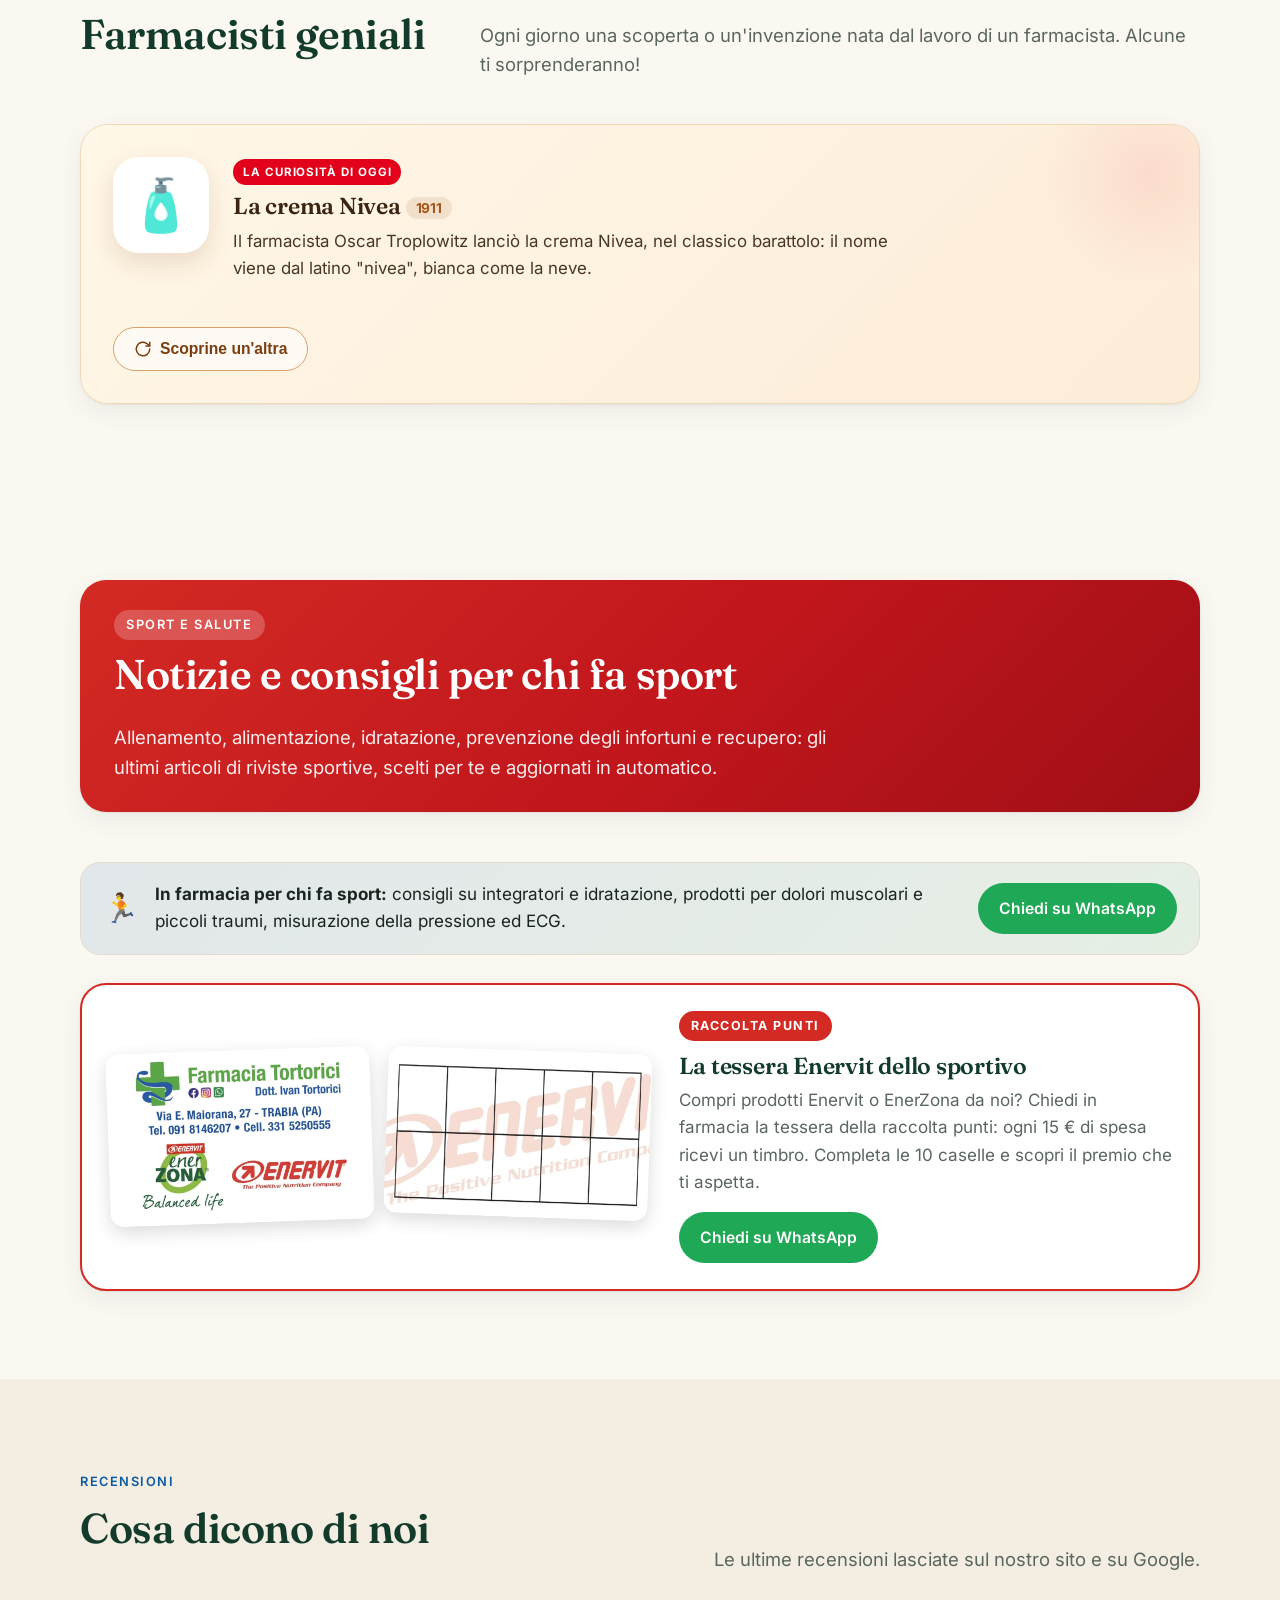
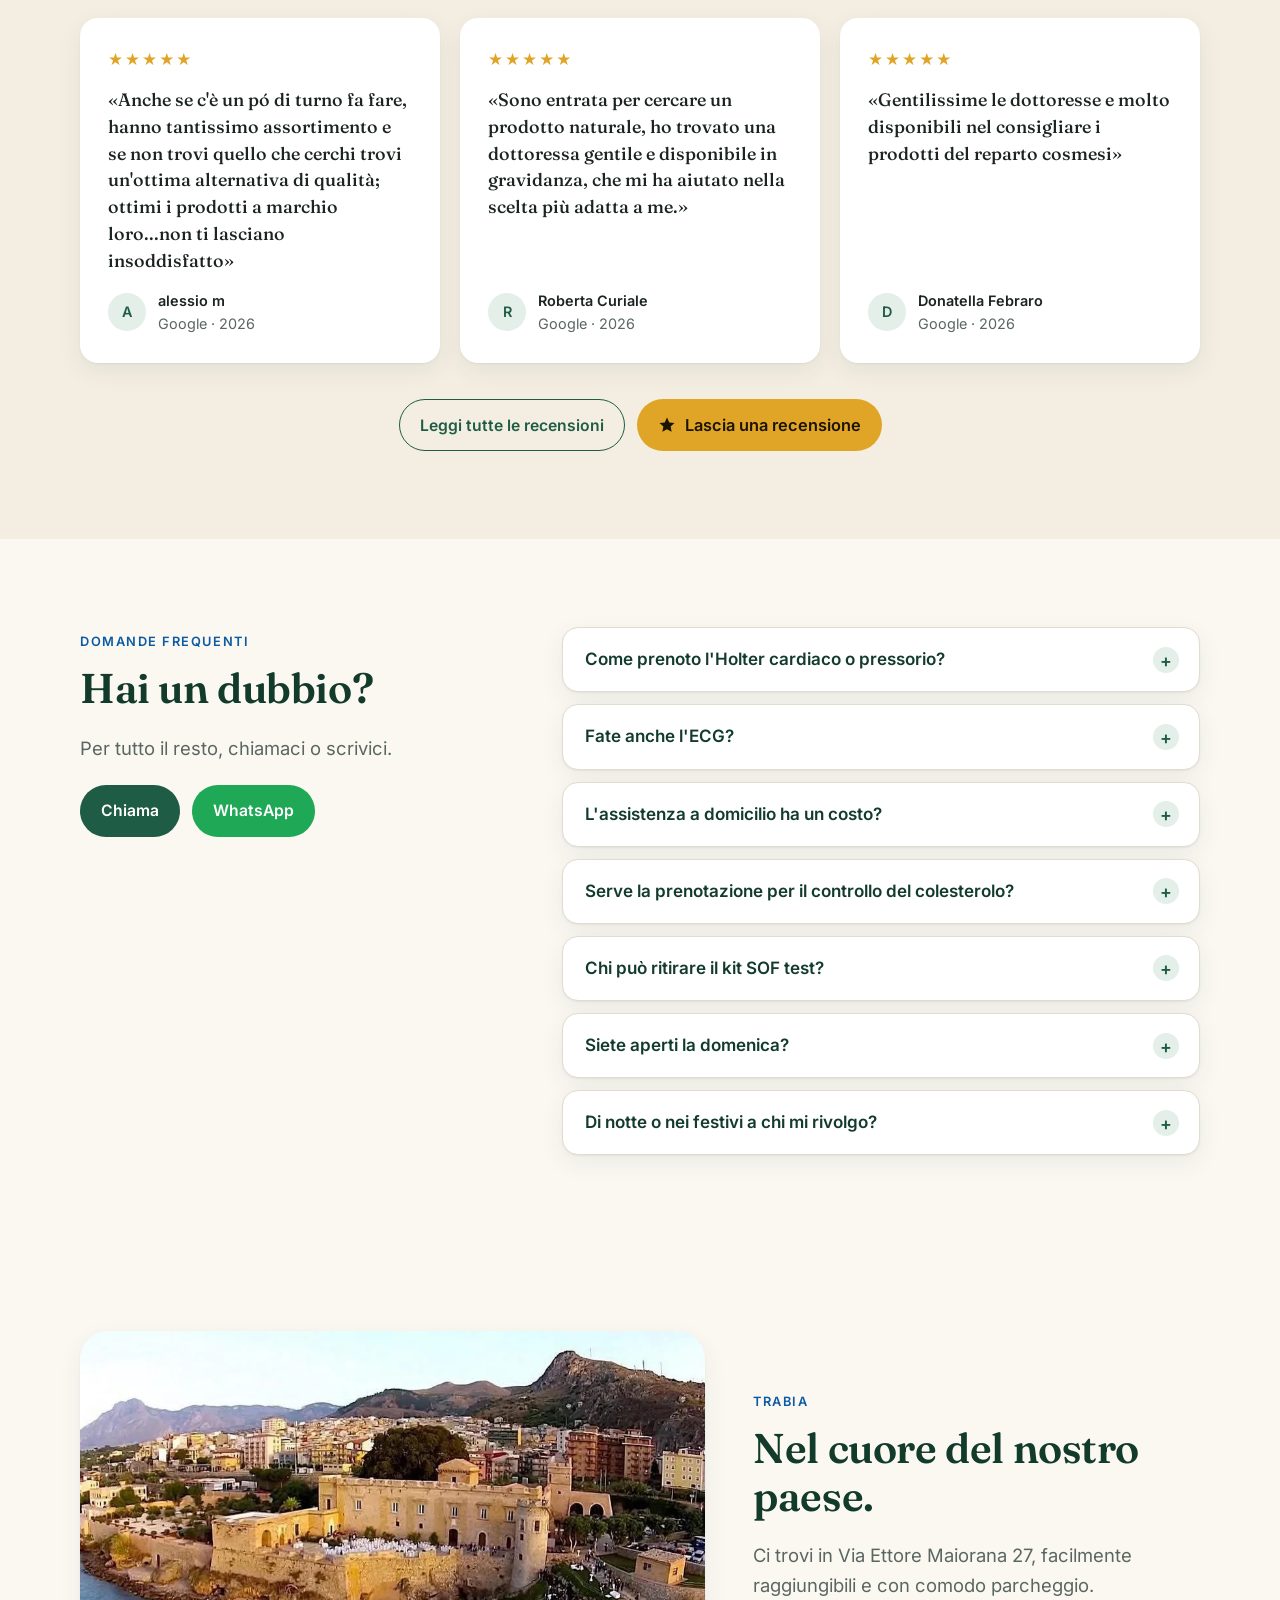
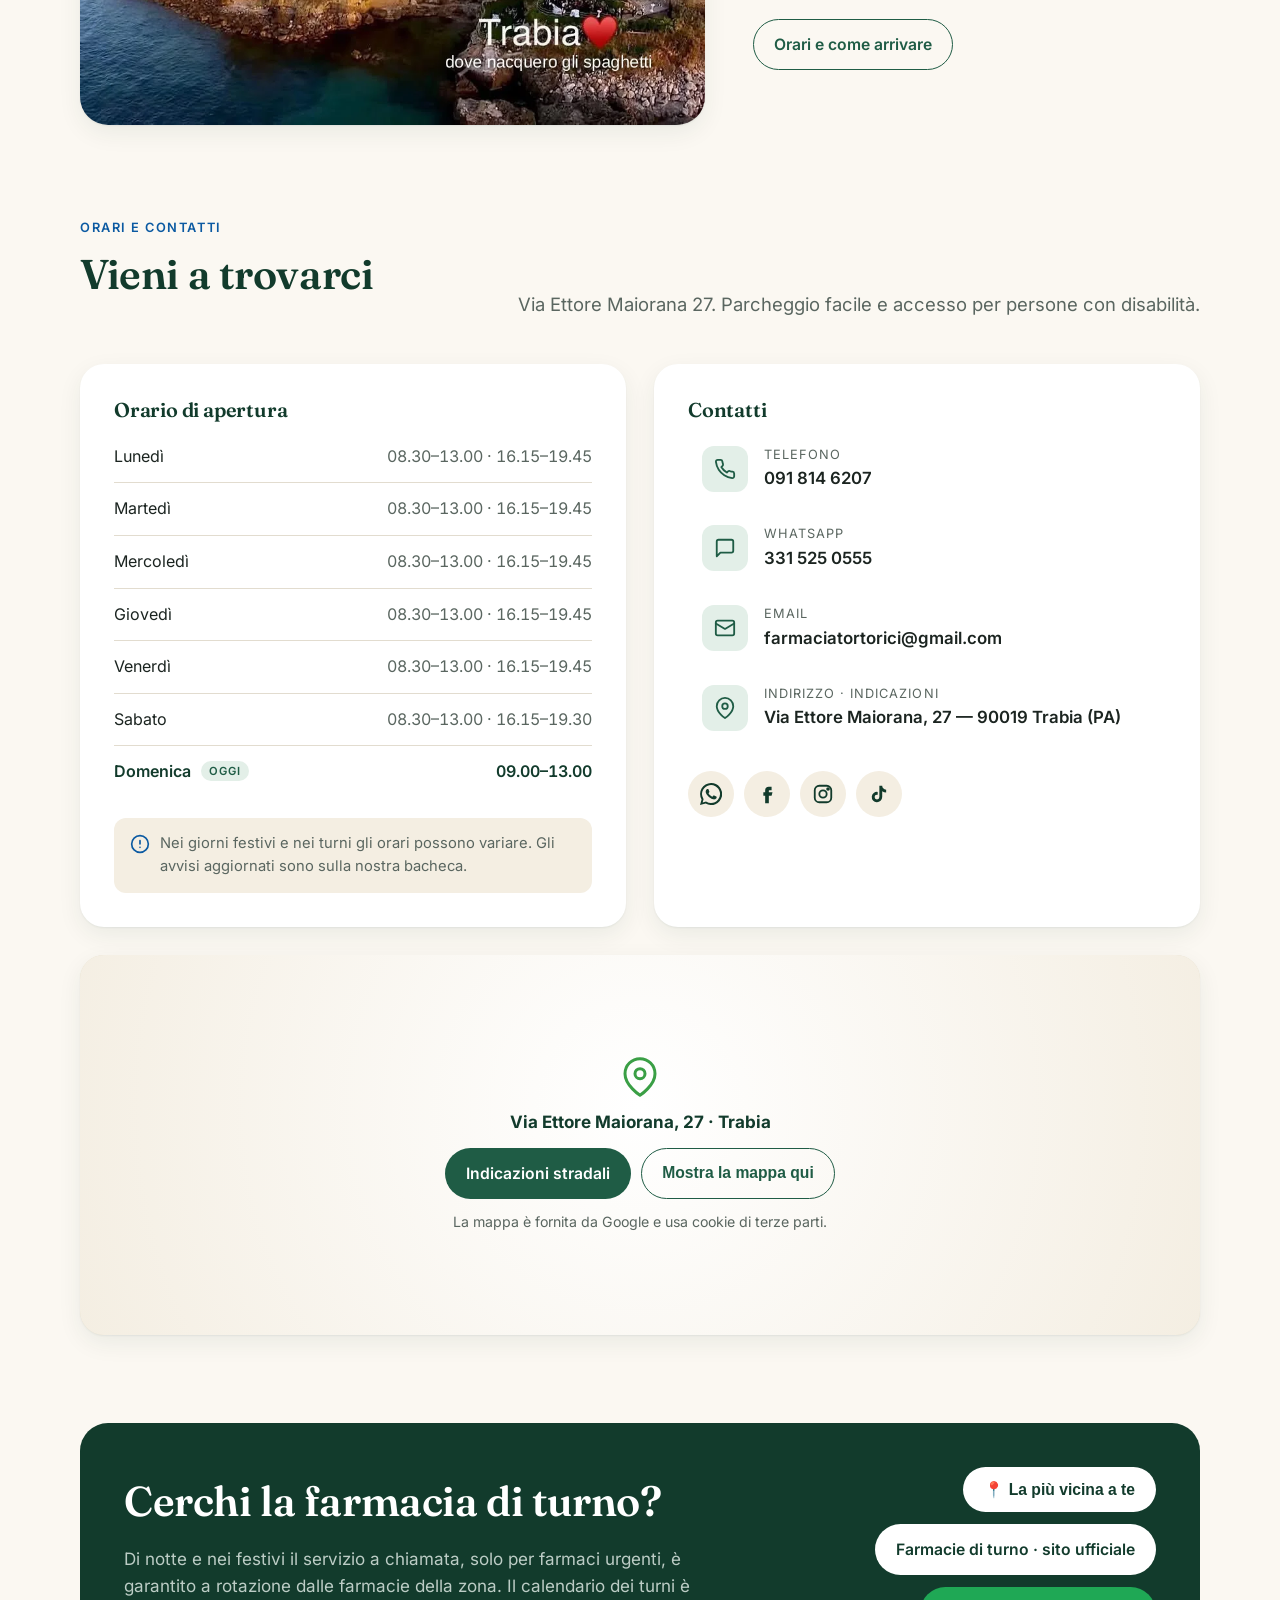
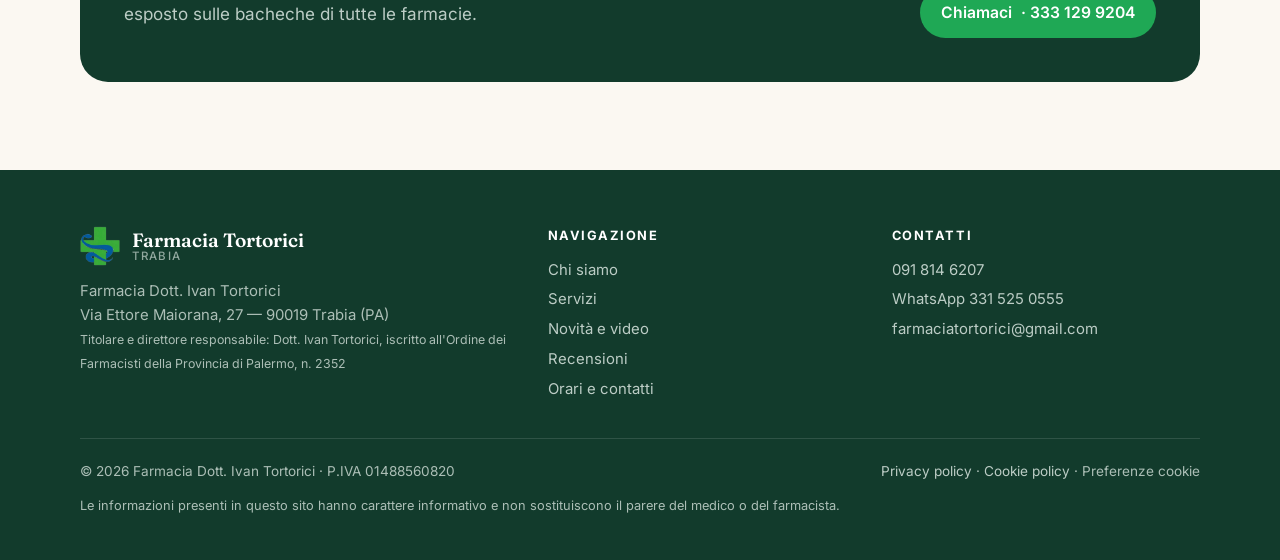
==== commit 7ae56fb7: "Tessera Enervit: un timbro ogni 15 € di spesa Co-Authored-By: Claude Opus 5.5 <noreply@anthropic.com" ====
--- a/public/index.html
+++ b/public/index.html
@@ -582,7 +582,7 @@
       <div class="tessera-txt">
         <span class="tessera-tag">Raccolta punti</span>
         <h3>La tessera Enervit dello sportivo</h3>
-        <p>Compri prodotti Enervit o EnerZona da noi? Chiedi in farmacia la tessera della raccolta punti: a ogni acquisto ricevi un timbro. Completa le 10 caselle e scopri il premio che ti aspetta.</p>
+        <p>Compri prodotti Enervit o EnerZona da noi? Chiedi in farmacia la tessera della raccolta punti: ogni 15 € di spesa ricevi un timbro. Completa le 10 caselle e scopri il premio che ti aspetta.</p>
         <a class="btn btn-wa" href="https://wa.me/393315250555?text=Buongiorno%2C%20vorrei%20informazioni%20sulla%20tessera%20raccolta%20punti%20Enervit.%20" target="_blank" rel="noopener">Chiedi su WhatsApp</a>
       </div>
     </div>
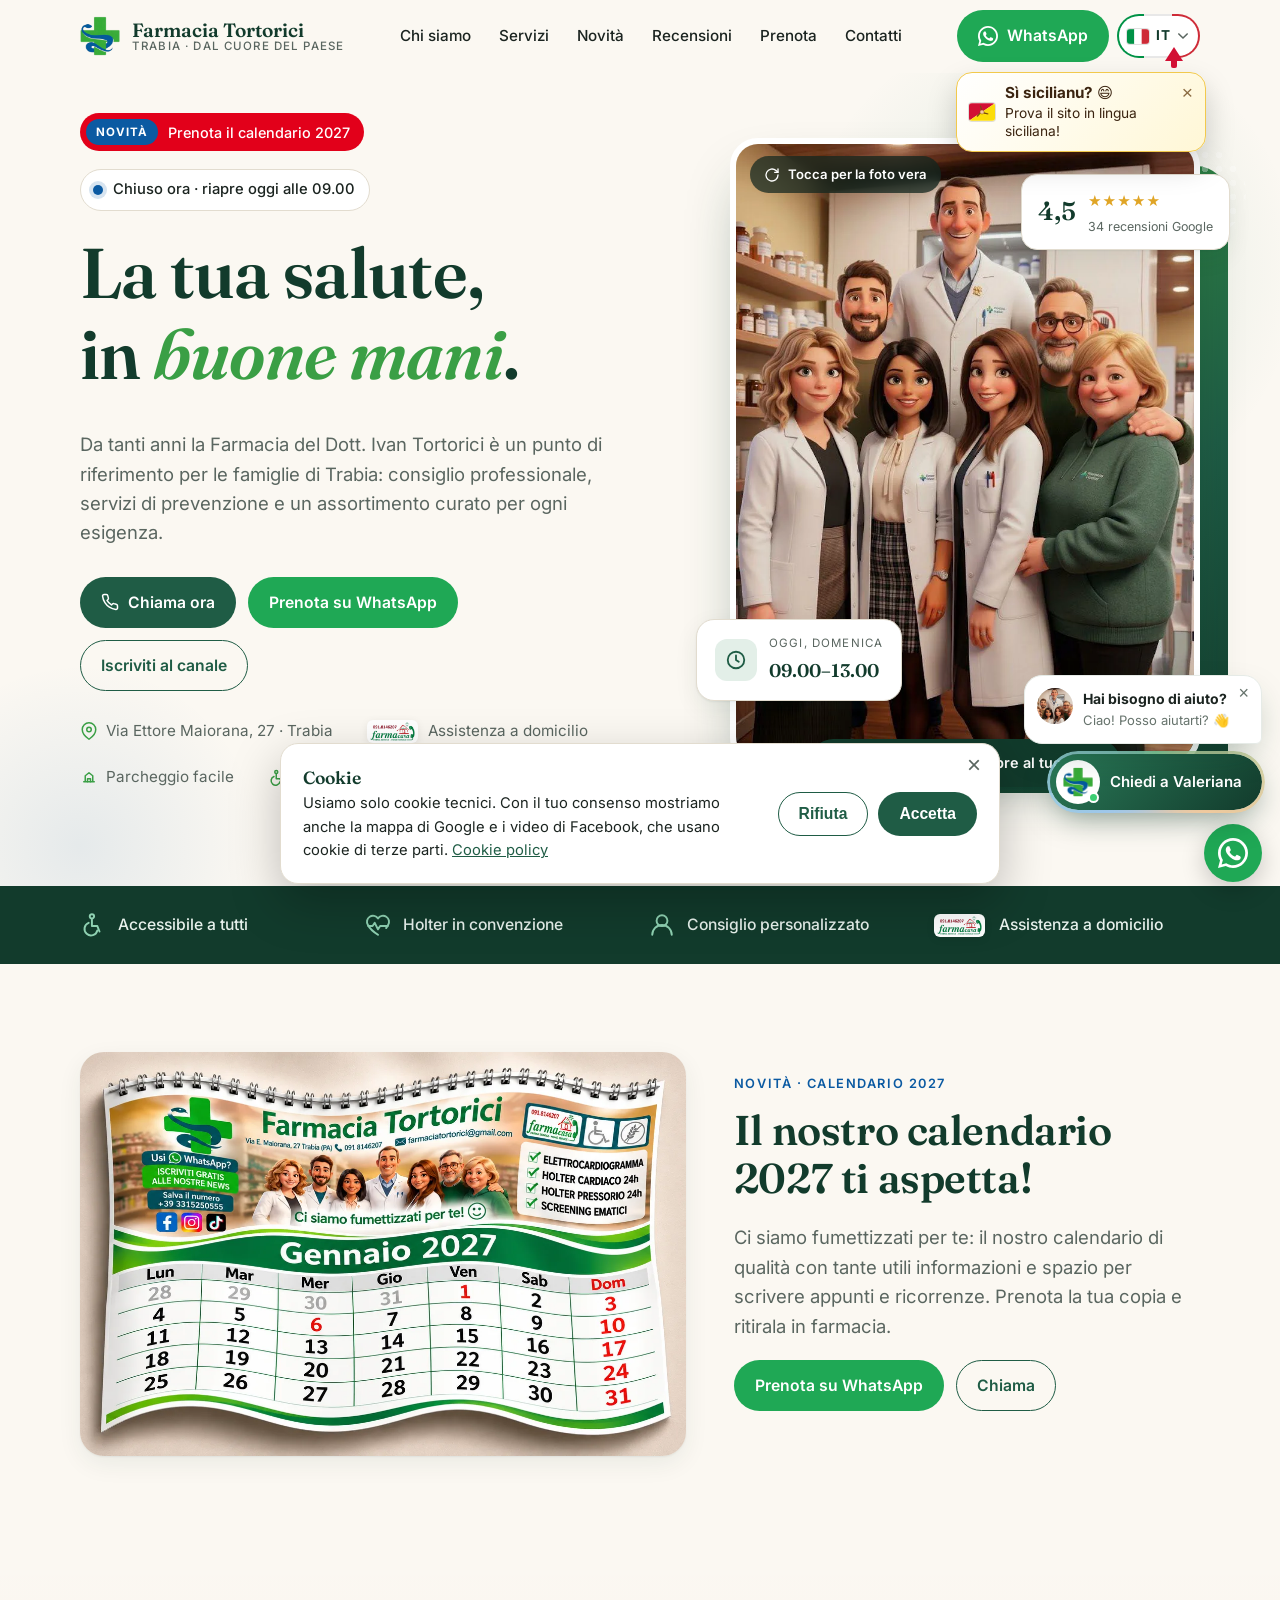
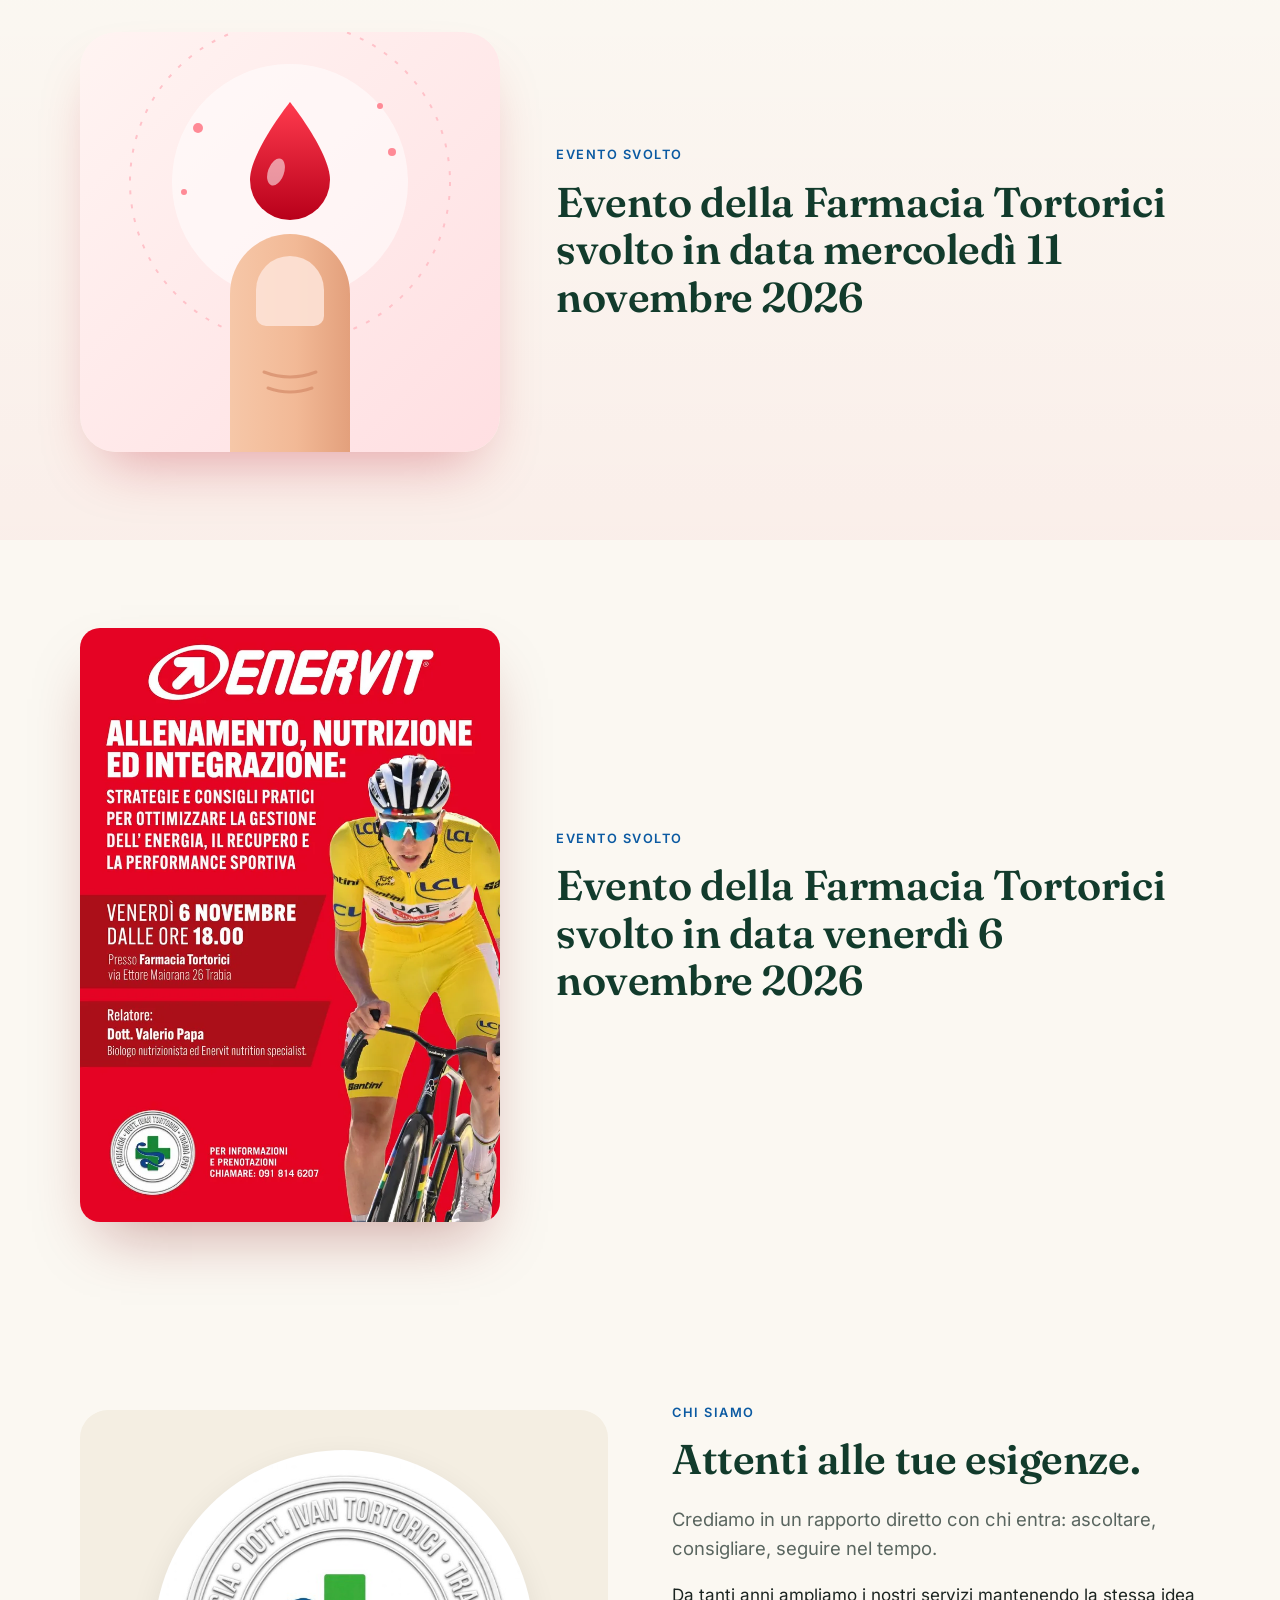
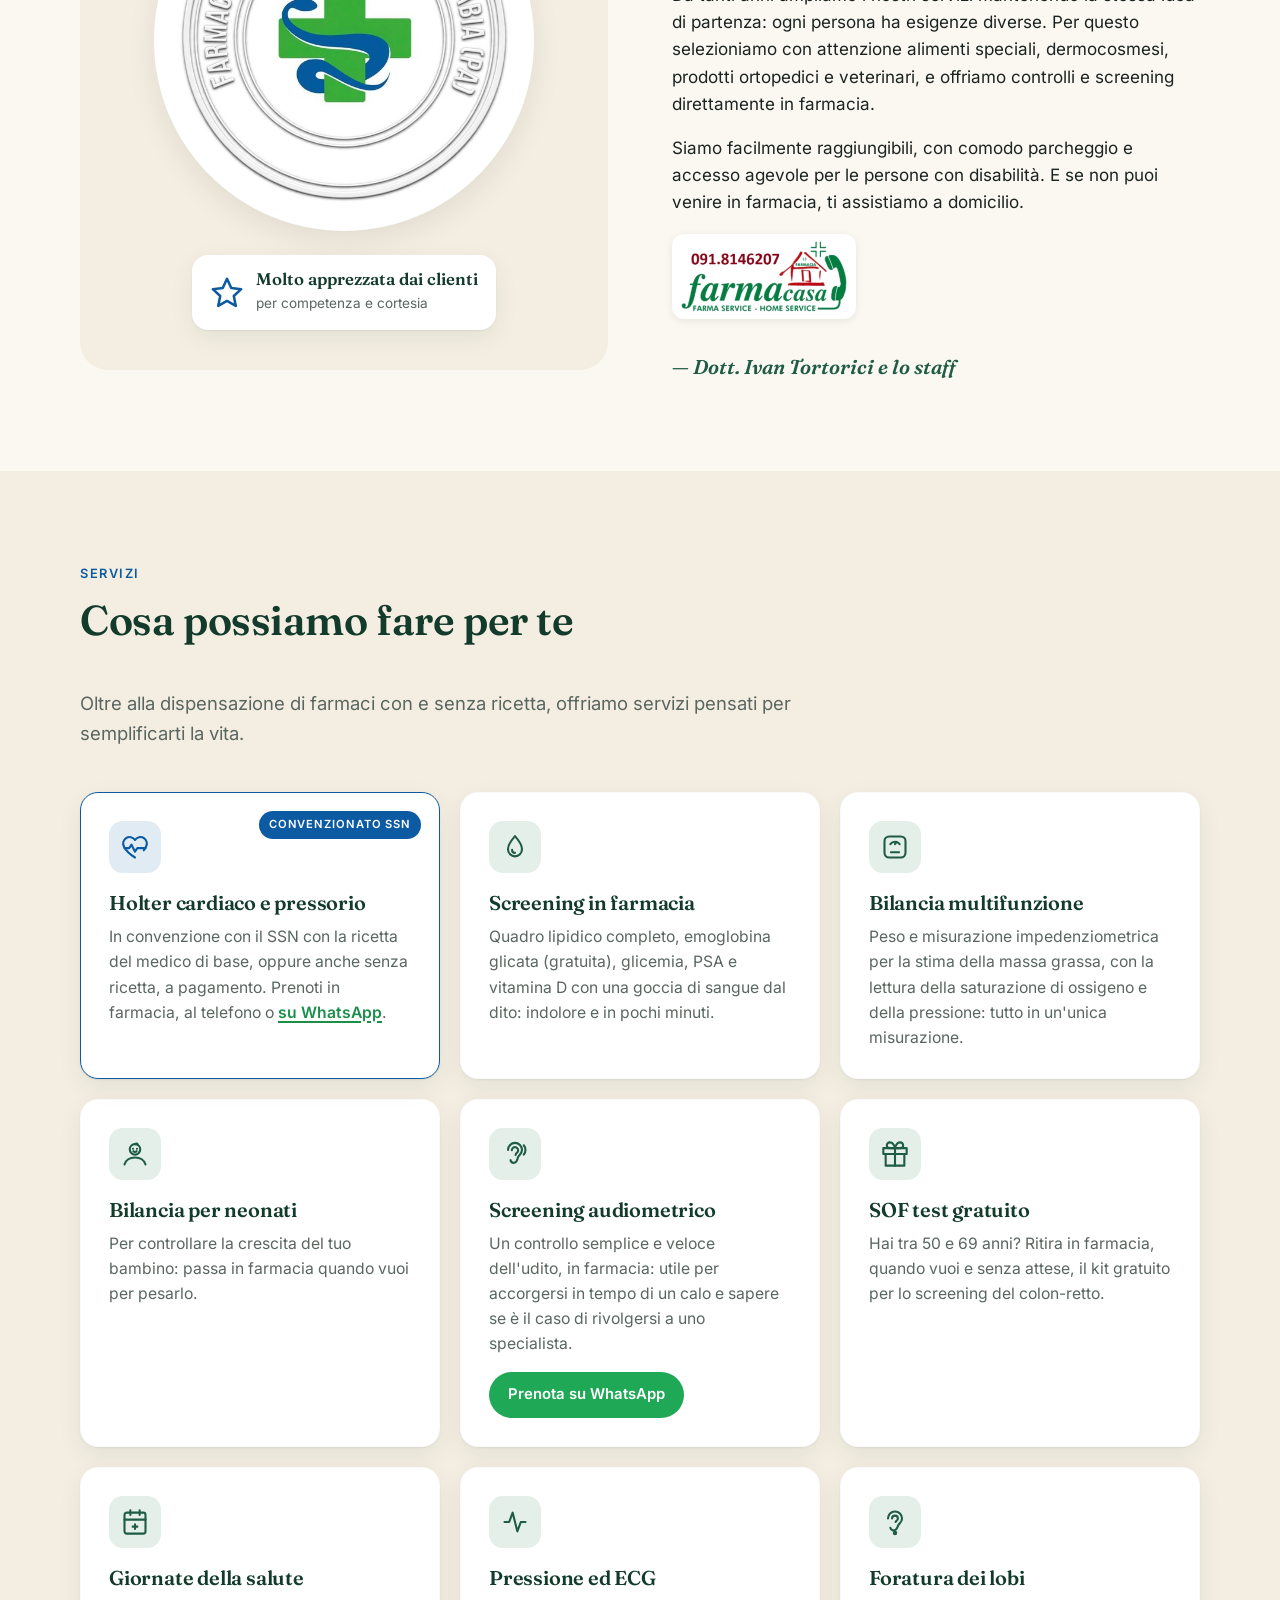
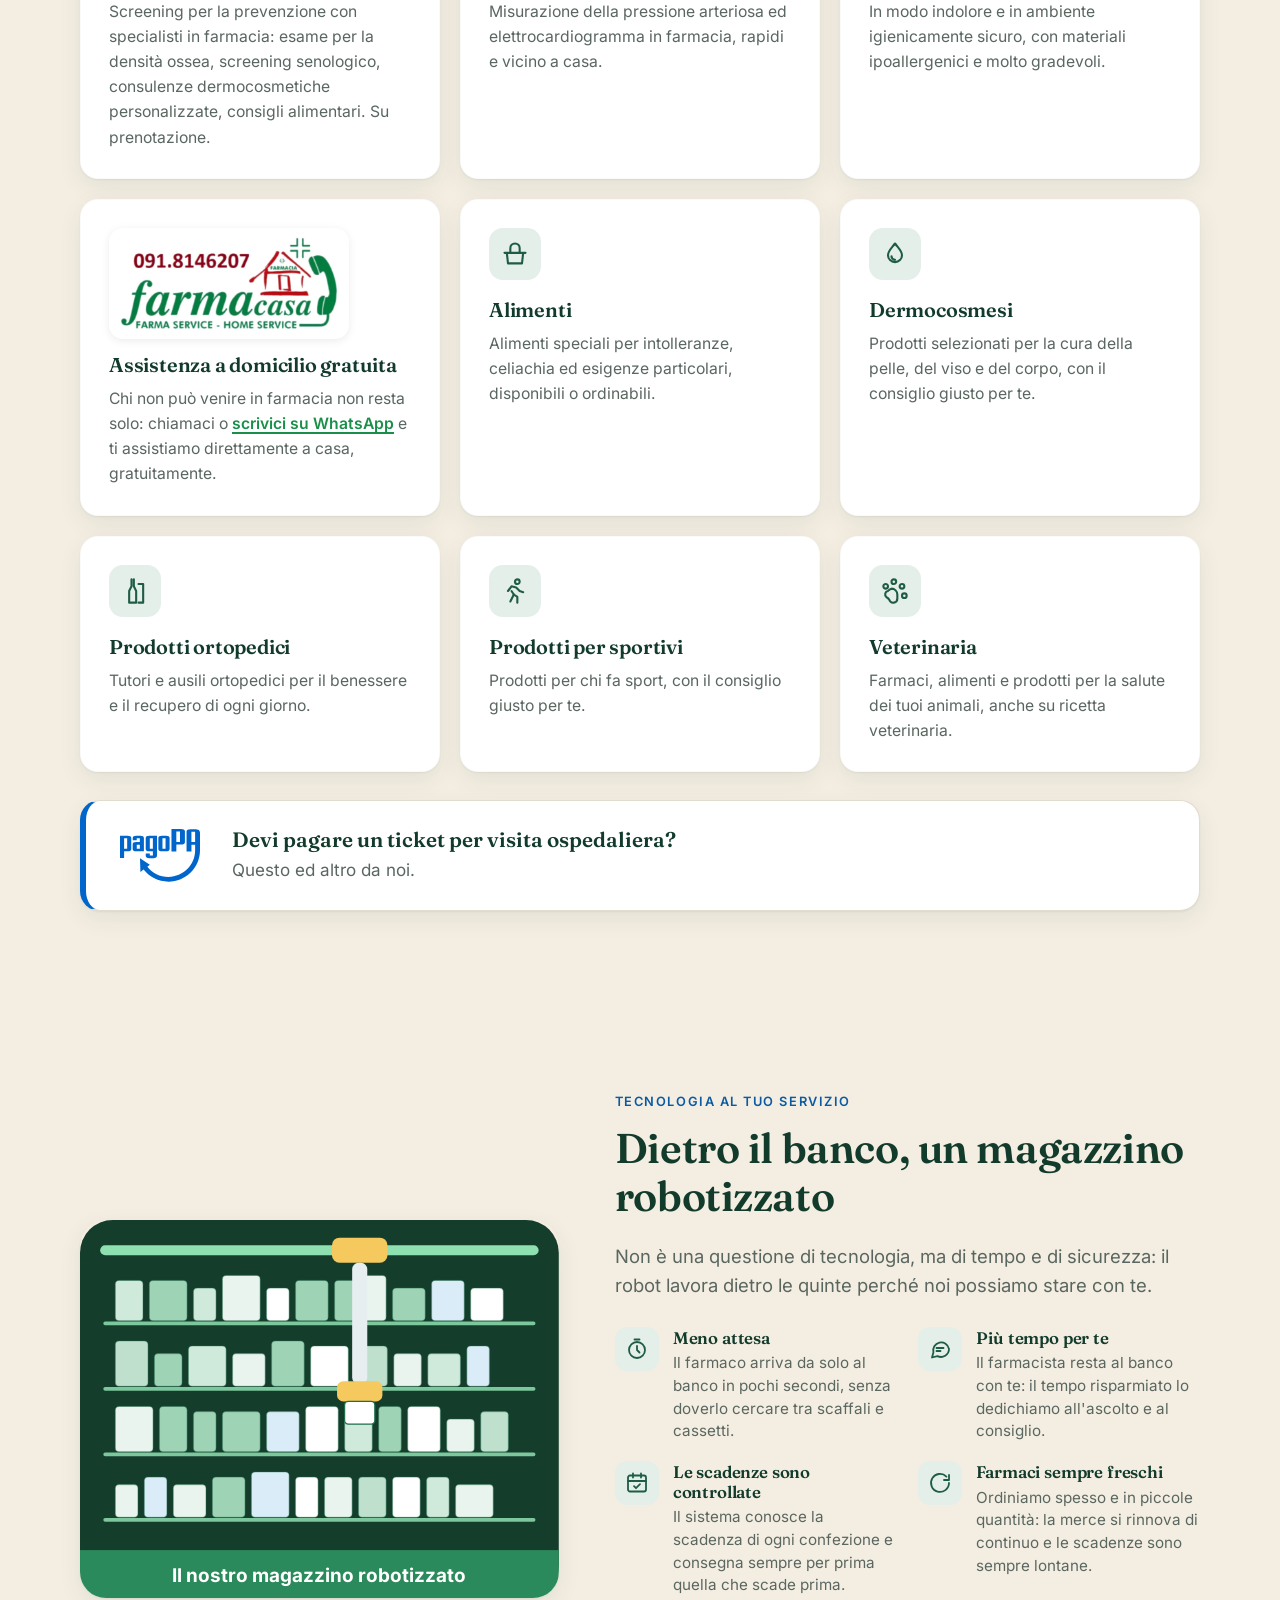
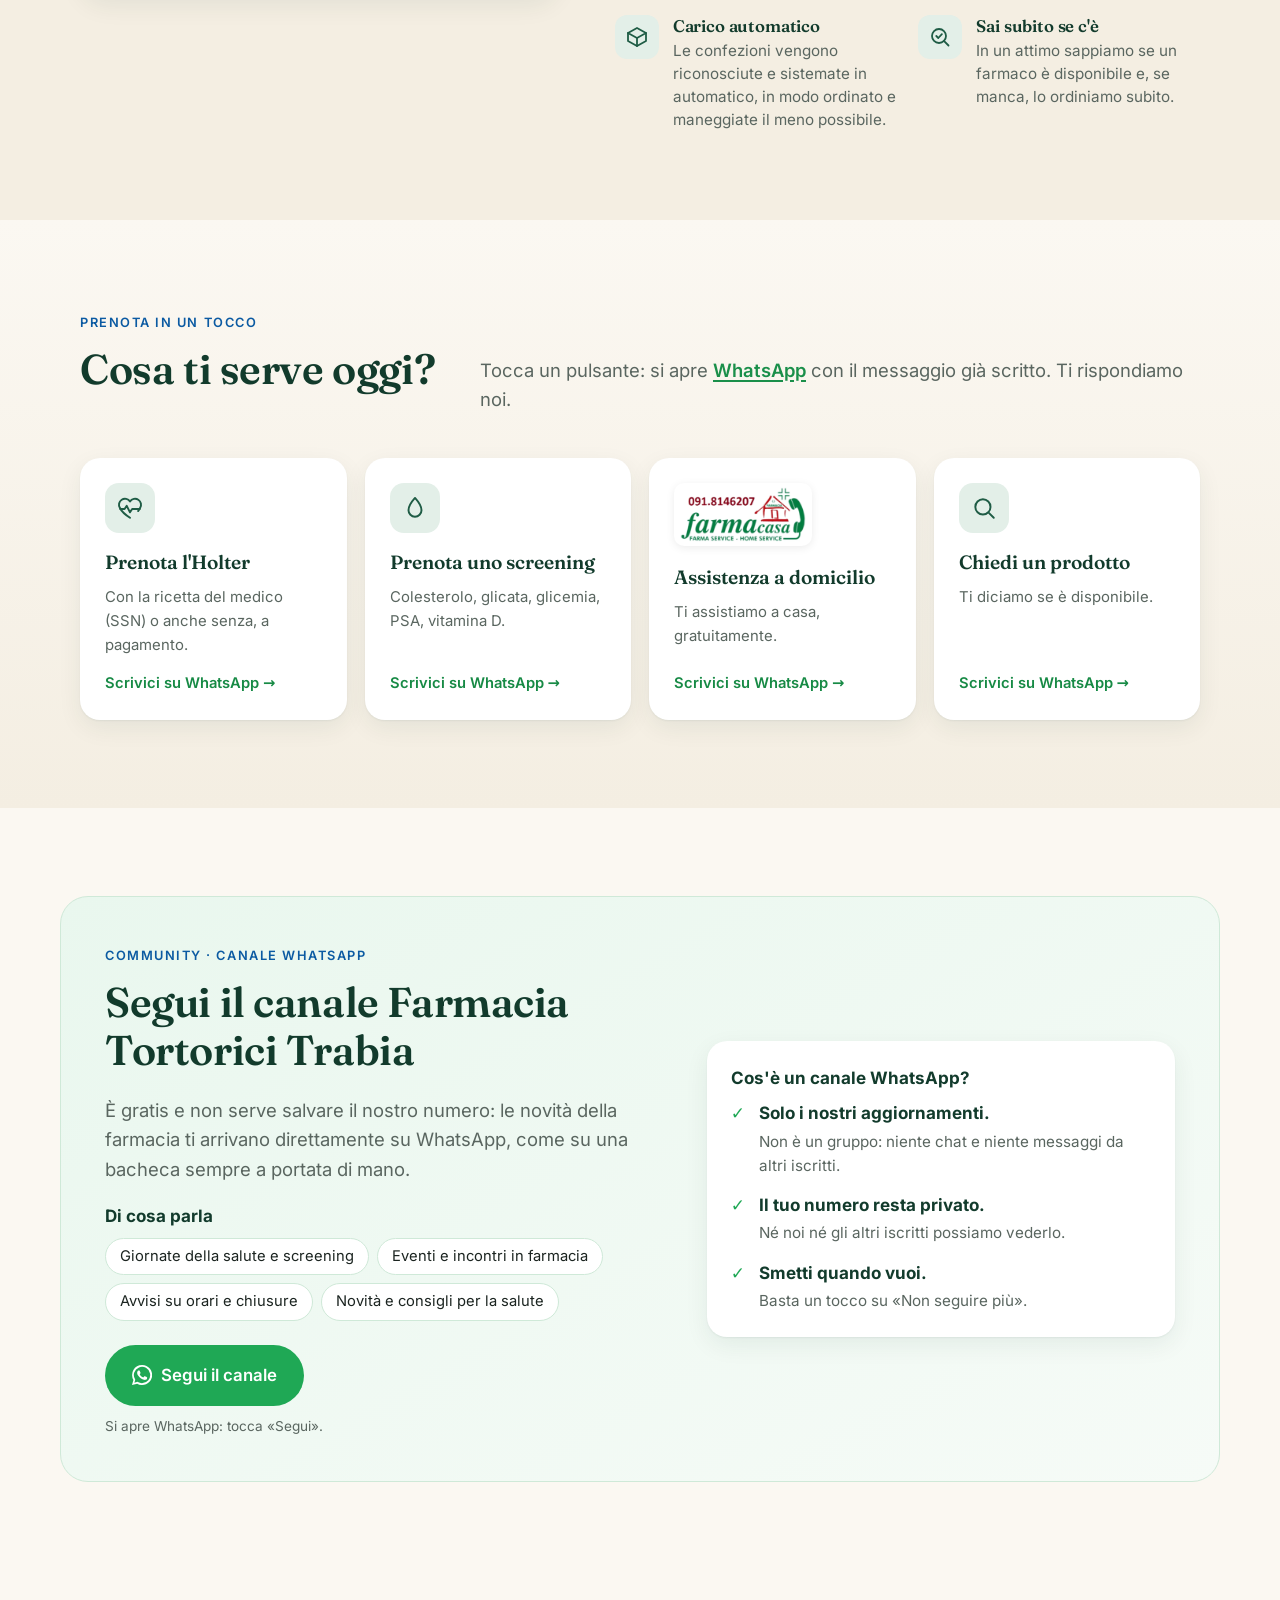
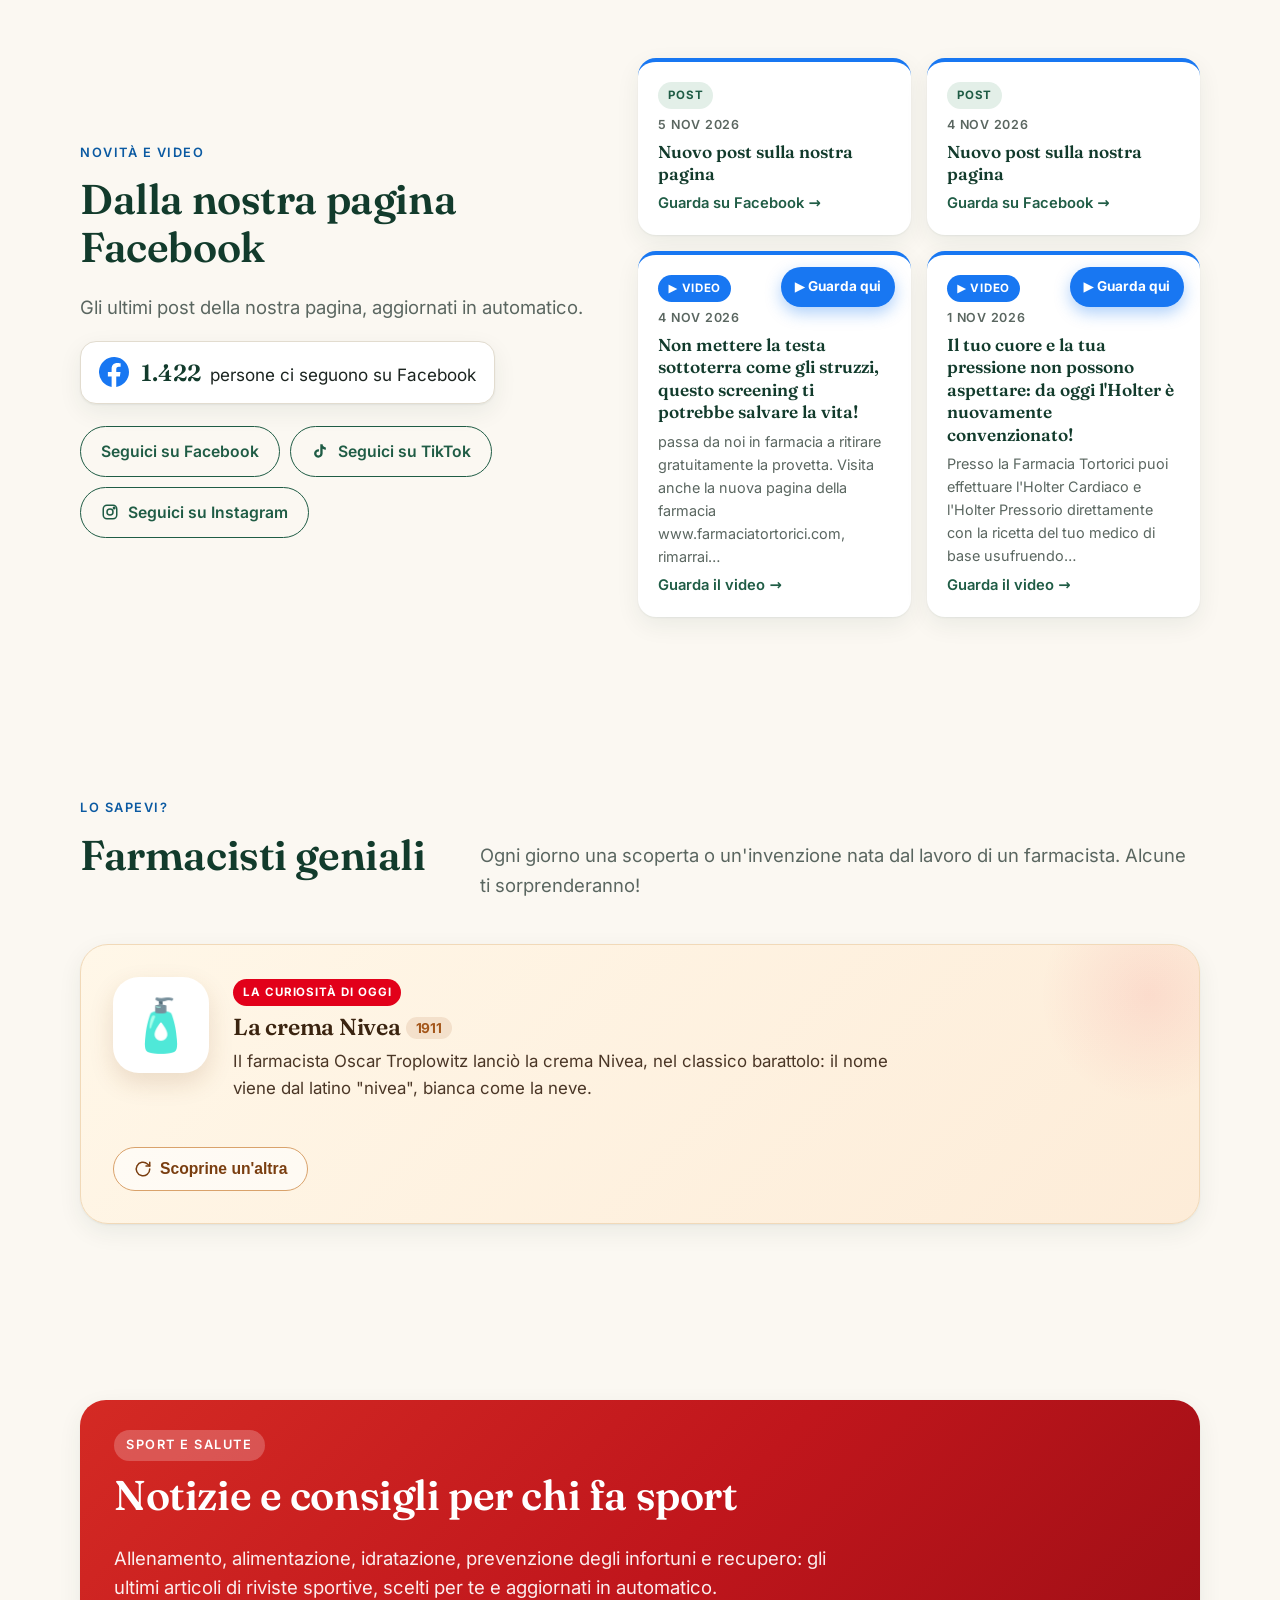
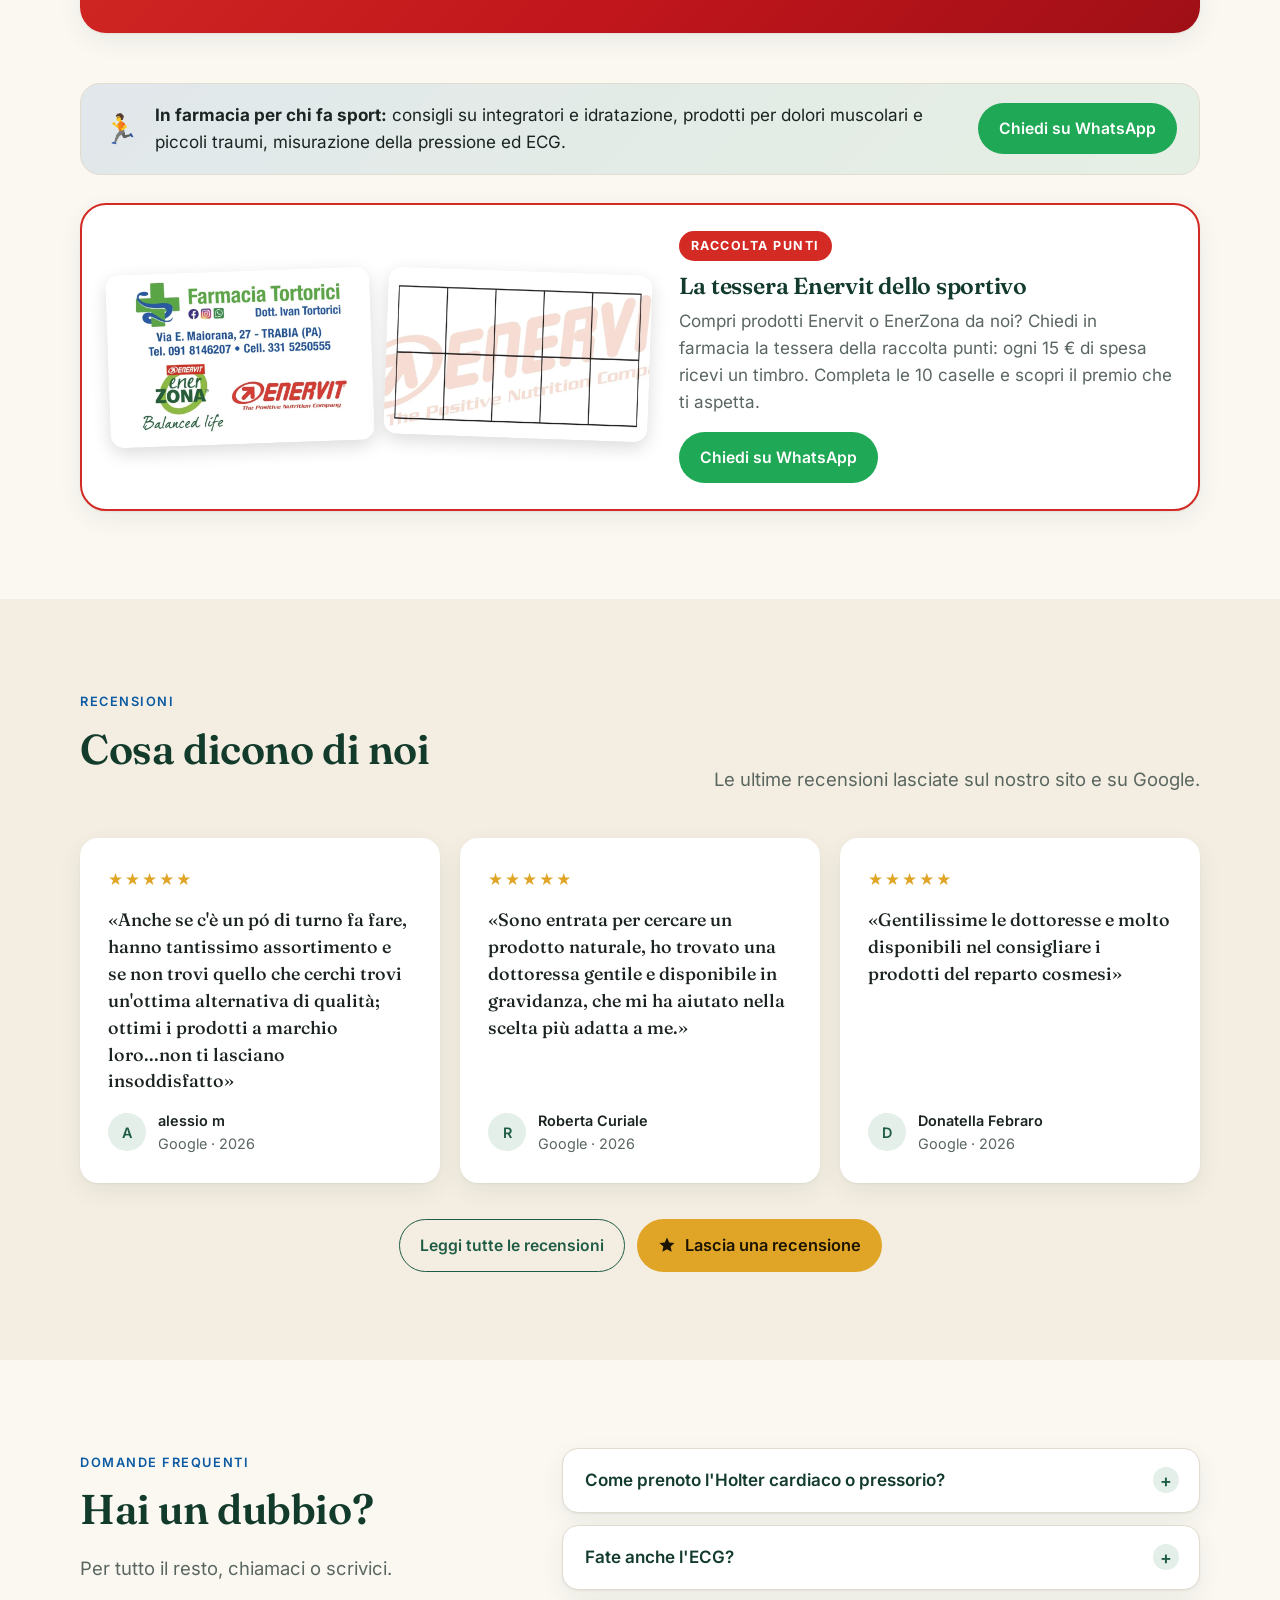
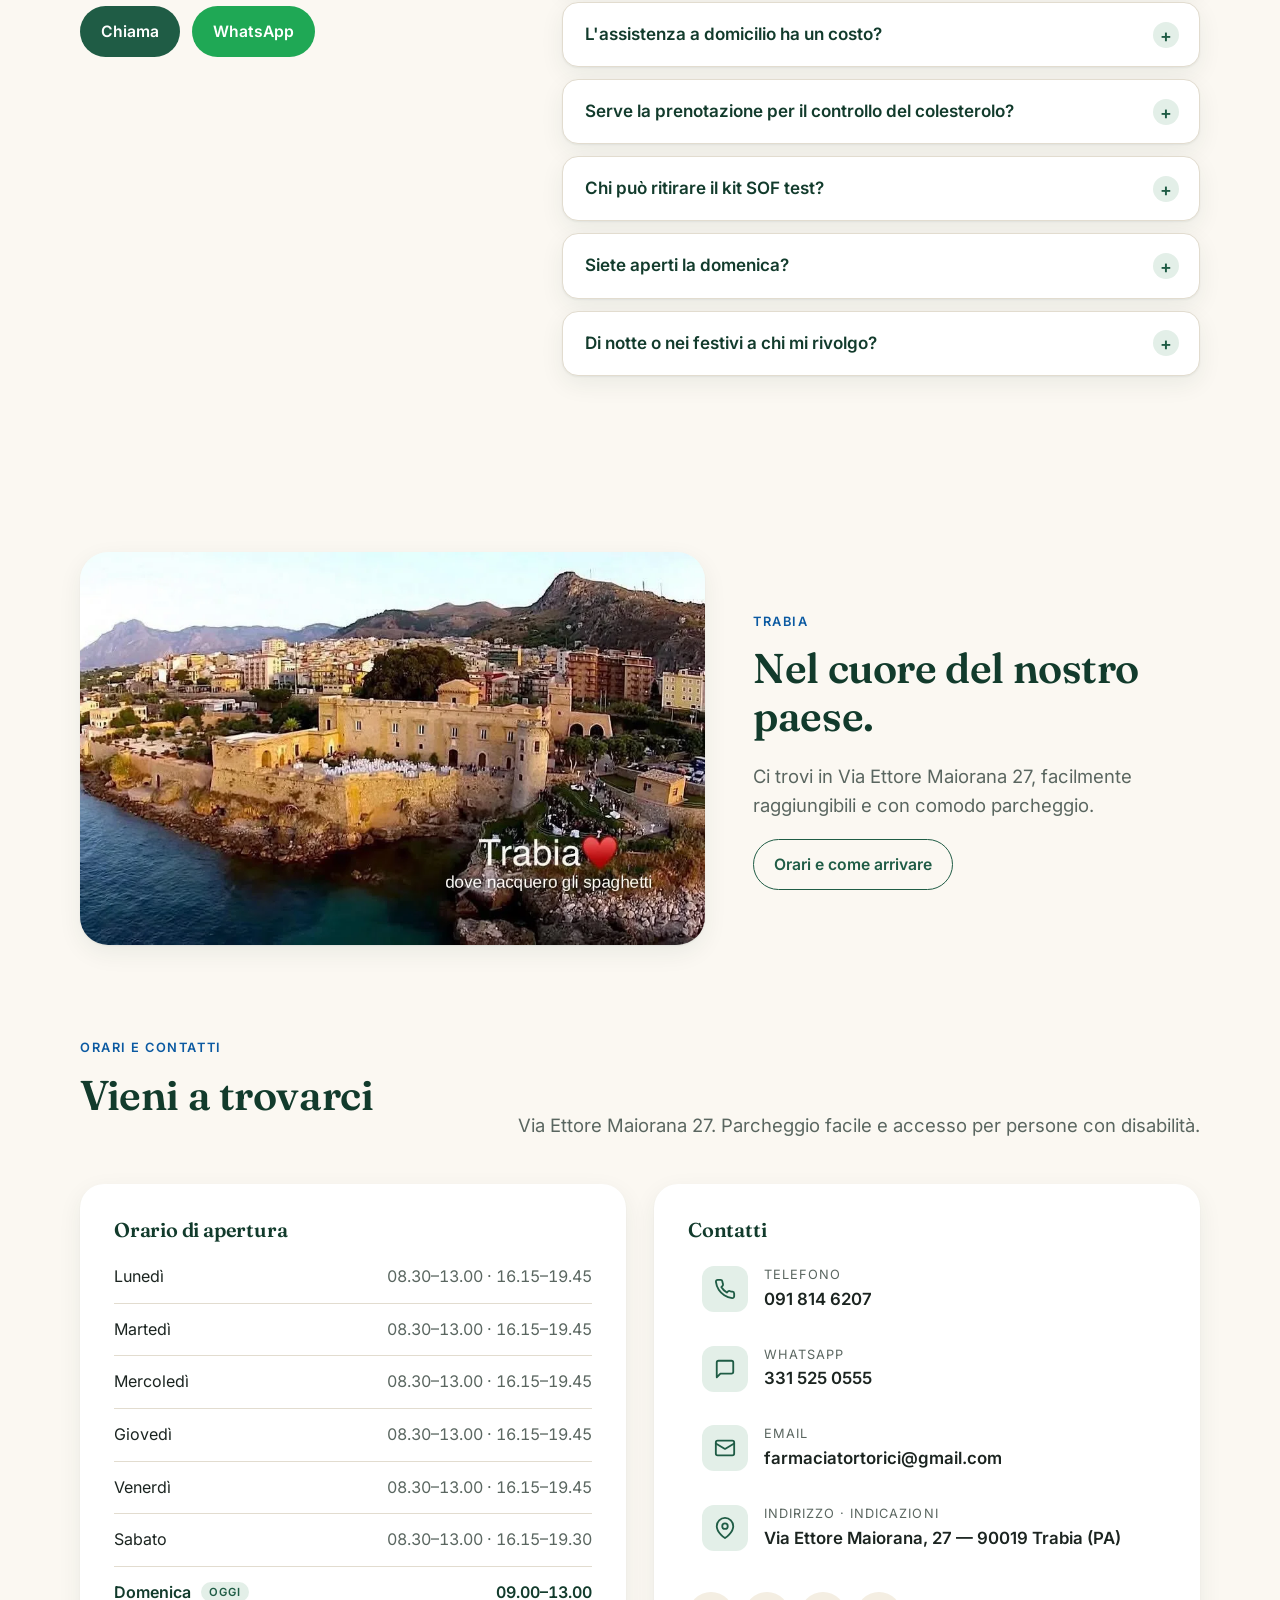
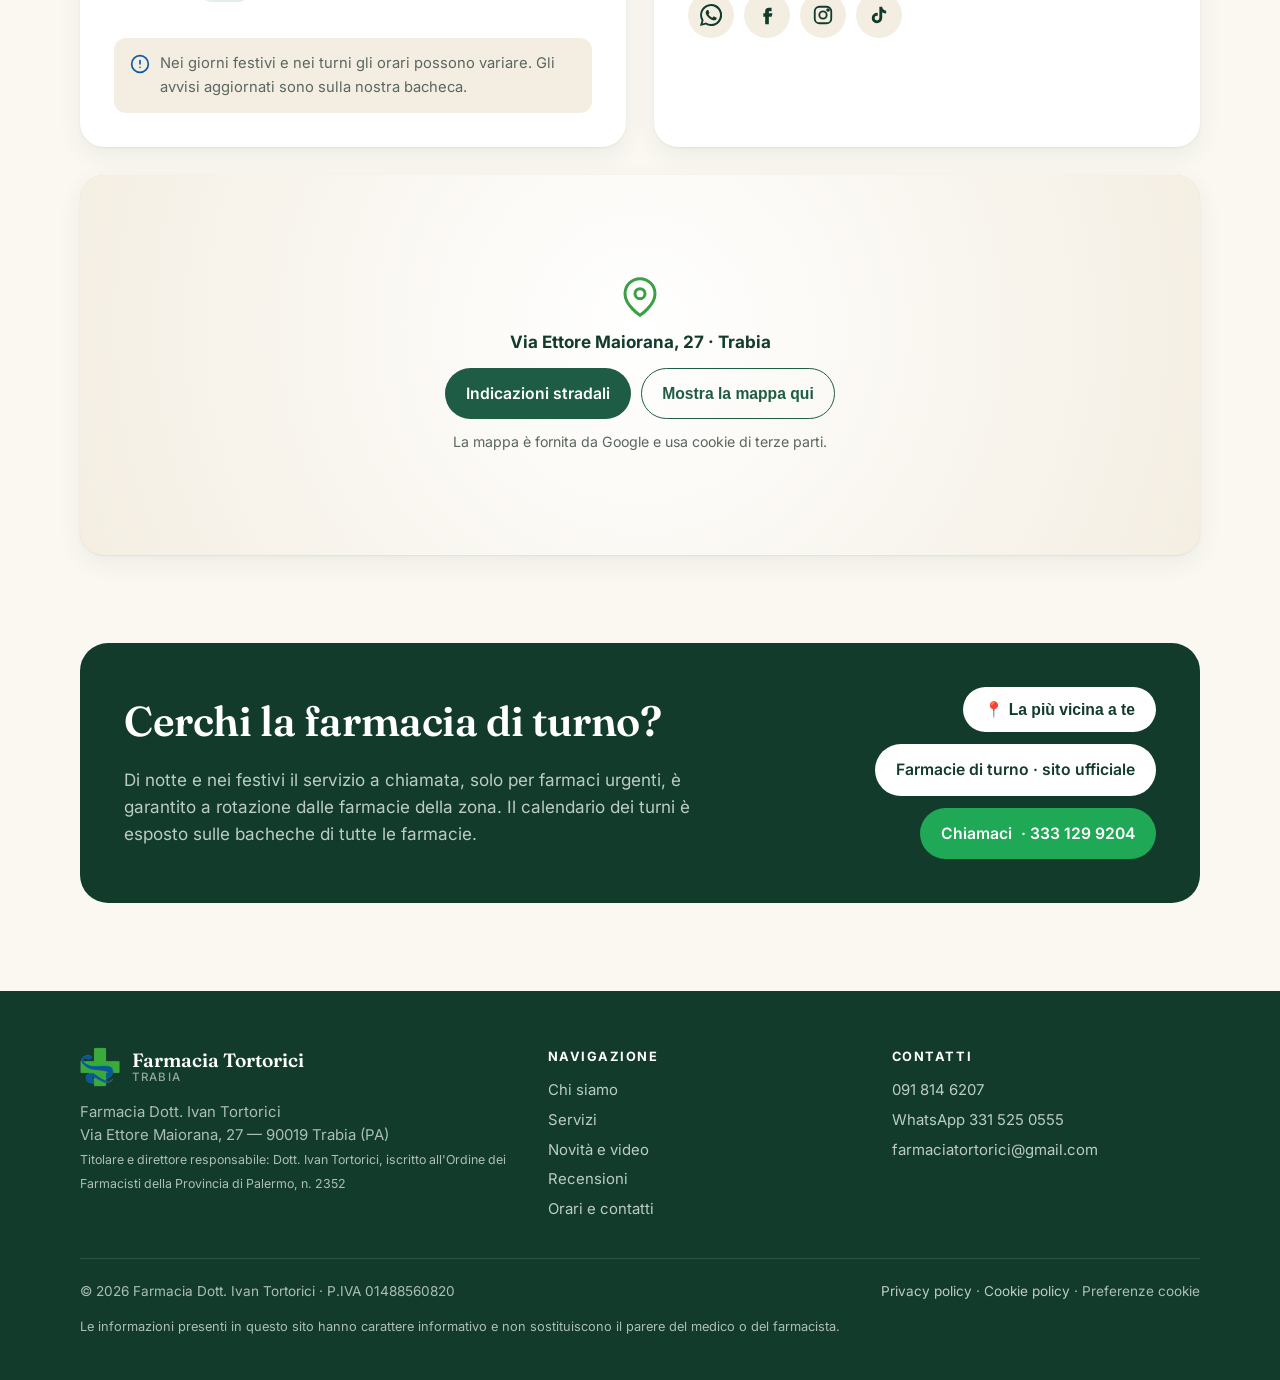
==== commit 464e7f9c: "Nuova sezione: il magazzino robotizzato (senza citare la marca) Dopo i Servizi: meno attesa, più tem" ====
--- a/public/index.html
+++ b/public/index.html
@@ -50,7 +50,7 @@
 </script>
 
 <script src="i18n.js?v=17"></script>
-<link rel="stylesheet" href="style.css?v=56">
+<link rel="stylesheet" href="style.css?v=57">
 <link rel="stylesheet" href="assistente.css?v=2">
 </head>
 <body>
@@ -381,6 +381,36 @@
     <div class="pagopa reveal">
       <img src="img/pagopa.svg" width="144" height="96" alt="pagoPA">
       <p><strong>Devi pagare un ticket per visita ospedaliera?</strong><span>Questo ed altro da noi.</span></p>
+    </div>
+  </div>
+</section>
+
+<!-- ============ TECNOLOGIA: MAGAZZINO ROBOTIZZATO ============ -->
+<section id="tecnologia" class="robot">
+  <div class="wrap rb-grid">
+    <div class="rb-visual reveal">
+      <!-- quando arriva la foto del robot: sostituire l'illustrazione con <picture> della foto -->
+        <svg class="rb-svg" viewBox="0 0 380 300" role="img" aria-label="Il nostro magazzino robotizzato">
+          <rect x="0" y="0" width="380" height="300" rx="26" fill="#143d2c"/>
+          <g><rect x="28" y="48" width="22" height="32" rx="3" fill="#cfe9db" stroke="#1f6f4f" stroke-opacity=".35"/><rect x="55" y="48" width="30" height="32" rx="3" fill="#9fd3b6" stroke="#1f6f4f" stroke-opacity=".35"/><rect x="90" y="54" width="18" height="26" rx="3" fill="#cfe9db" stroke="#1f6f4f" stroke-opacity=".35"/><rect x="113" y="44" width="30" height="36" rx="3" fill="#e9f4ee" stroke="#1f6f4f" stroke-opacity=".35"/><rect x="148" y="54" width="18" height="26" rx="3" fill="#ffffff" stroke="#1f6f4f" stroke-opacity=".35"/><rect x="171" y="48" width="26" height="32" rx="3" fill="#9fd3b6" stroke="#1f6f4f" stroke-opacity=".35"/><rect x="202" y="48" width="18" height="32" rx="3" fill="#9fd3b6" stroke="#1f6f4f" stroke-opacity=".35"/><rect x="225" y="44" width="18" height="36" rx="3" fill="#e9f4ee" stroke="#1f6f4f" stroke-opacity=".35"/><rect x="248" y="54" width="26" height="26" rx="3" fill="#9fd3b6" stroke="#1f6f4f" stroke-opacity=".35"/><rect x="279" y="48" width="26" height="32" rx="3" fill="#d9ecf7" stroke="#1f6f4f" stroke-opacity=".35"/><rect x="310" y="54" width="26" height="26" rx="3" fill="#ffffff" stroke="#1f6f4f" stroke-opacity=".35"/><rect x="28" y="96" width="26" height="36" rx="3" fill="#bfe0cd" stroke="#1f6f4f" stroke-opacity=".35"/><rect x="59" y="106" width="22" height="26" rx="3" fill="#9fd3b6" stroke="#1f6f4f" stroke-opacity=".35"/><rect x="86" y="100" width="30" height="32" rx="3" fill="#cfe9db" stroke="#1f6f4f" stroke-opacity=".35"/><rect x="121" y="106" width="26" height="26" rx="3" fill="#e9f4ee" stroke="#1f6f4f" stroke-opacity=".35"/><rect x="152" y="96" width="26" height="36" rx="3" fill="#9fd3b6" stroke="#1f6f4f" stroke-opacity=".35"/><rect x="183" y="100" width="30" height="32" rx="3" fill="#ffffff" stroke="#1f6f4f" stroke-opacity=".35"/><rect x="218" y="100" width="26" height="32" rx="3" fill="#bfe0cd" stroke="#1f6f4f" stroke-opacity=".35"/><rect x="249" y="106" width="22" height="26" rx="3" fill="#e9f4ee" stroke="#1f6f4f" stroke-opacity=".35"/><rect x="276" y="106" width="26" height="26" rx="3" fill="#cfe9db" stroke="#1f6f4f" stroke-opacity=".35"/><rect x="307" y="100" width="18" height="32" rx="3" fill="#d9ecf7" stroke="#1f6f4f" stroke-opacity=".35"/><rect x="28" y="148" width="30" height="36" rx="3" fill="#e9f4ee" stroke="#1f6f4f" stroke-opacity=".35"/><rect x="63" y="148" width="22" height="36" rx="3" fill="#9fd3b6" stroke="#1f6f4f" stroke-opacity=".35"/><rect x="90" y="152" width="18" height="32" rx="3" fill="#9fd3b6" stroke="#1f6f4f" stroke-opacity=".35"/><rect x="113" y="152" width="30" height="32" rx="3" fill="#9fd3b6" stroke="#1f6f4f" stroke-opacity=".35"/><rect x="148" y="152" width="26" height="32" rx="3" fill="#d9ecf7" stroke="#1f6f4f" stroke-opacity=".35"/><rect x="179" y="148" width="26" height="36" rx="3" fill="#ffffff" stroke="#1f6f4f" stroke-opacity=".35"/><rect x="210" y="152" width="22" height="32" rx="3" fill="#cfe9db" stroke="#1f6f4f" stroke-opacity=".35"/><rect x="237" y="148" width="18" height="36" rx="3" fill="#9fd3b6" stroke="#1f6f4f" stroke-opacity=".35"/><rect x="260" y="148" width="26" height="36" rx="3" fill="#ffffff" stroke="#1f6f4f" stroke-opacity=".35"/><rect x="291" y="158" width="22" height="26" rx="3" fill="#e9f4ee" stroke="#1f6f4f" stroke-opacity=".35"/><rect x="318" y="152" width="22" height="32" rx="3" fill="#bfe0cd" stroke="#1f6f4f" stroke-opacity=".35"/><rect x="28" y="210" width="18" height="26" rx="3" fill="#e9f4ee" stroke="#1f6f4f" stroke-opacity=".35"/><rect x="51" y="204" width="18" height="32" rx="3" fill="#d9ecf7" stroke="#1f6f4f" stroke-opacity=".35"/><rect x="74" y="210" width="26" height="26" rx="3" fill="#e9f4ee" stroke="#1f6f4f" stroke-opacity=".35"/><rect x="105" y="204" width="26" height="32" rx="3" fill="#9fd3b6" stroke="#1f6f4f" stroke-opacity=".35"/><rect x="136" y="200" width="30" height="36" rx="3" fill="#d9ecf7" stroke="#1f6f4f" stroke-opacity=".35"/><rect x="171" y="204" width="18" height="32" rx="3" fill="#ffffff" stroke="#1f6f4f" stroke-opacity=".35"/><rect x="194" y="204" width="22" height="32" rx="3" fill="#e9f4ee" stroke="#1f6f4f" stroke-opacity=".35"/><rect x="221" y="204" width="22" height="32" rx="3" fill="#bfe0cd" stroke="#1f6f4f" stroke-opacity=".35"/><rect x="248" y="204" width="22" height="32" rx="3" fill="#ffffff" stroke="#1f6f4f" stroke-opacity=".35"/><rect x="275" y="204" width="18" height="32" rx="3" fill="#cfe9db" stroke="#1f6f4f" stroke-opacity=".35"/><rect x="298" y="210" width="30" height="26" rx="3" fill="#e9f4ee" stroke="#1f6f4f" stroke-opacity=".35"/></g>
+          <g stroke="#8fe0b0" stroke-width="3" stroke-linecap="round" opacity=".85"><path d="M20 82h340M20 134h340M20 186h340M20 238h340"/></g>
+          <rect x="16" y="20" width="348" height="8" rx="4" fill="#8fe0b0"/>
+          <g class="rb-braccio"><rect x="200" y="14" width="44" height="20" rx="6" fill="#f5c95e"/><rect x="216" y="34" width="12" height="96" rx="5" fill="#e6eef0"/><rect x="204" y="128" width="36" height="16" rx="5" fill="#f5c95e"/><rect x="210" y="144" width="24" height="18" rx="3" fill="#fff" stroke="#1f6f4f"/></g>
+          <rect x="0" y="262" width="380" height="38" fill="#2b8a5b"/><text x="190" y="287" text-anchor="middle" font-family="Inter,sans-serif" font-size="15" font-weight="700" fill="#fff">Il nostro magazzino robotizzato</text>
+        </svg>
+    </div>
+    <div class="reveal">
+      <span class="eyebrow">Tecnologia al tuo servizio</span>
+      <h2>Dietro il banco, un magazzino robotizzato</h2>
+      <p class="lead">Non è una questione di tecnologia, ma di tempo e di sicurezza: il robot lavora dietro le quinte perché noi possiamo stare con te.</p>
+      <ul class="rb-list">
+        <li><span class="rb-ic"><svg viewBox="0 0 24 24" fill="none" stroke="currentColor" stroke-width="1.8" stroke-linecap="round" stroke-linejoin="round" aria-hidden="true"><circle cx="12" cy="13" r="8"/><path d="M12 9v4l2.5 2.5"/><path d="M9.5 2.5h5"/></svg></span><div><h3>Meno attesa</h3><p>Il farmaco arriva da solo al banco in pochi secondi, senza doverlo cercare tra scaffali e cassetti.</p></div></li>
+        <li><span class="rb-ic"><svg viewBox="0 0 24 24" fill="none" stroke="currentColor" stroke-width="1.8" stroke-linecap="round" stroke-linejoin="round" aria-hidden="true"><path d="M21 12a8 8 0 0 1-11.6 7.1L4 20.5l1.4-5A8 8 0 1 1 21 12z"/><path d="M8.5 11h7M8.5 14h4"/></svg></span><div><h3>Più tempo per te</h3><p>Il farmacista resta al banco con te: il tempo risparmiato lo dedichiamo all'ascolto e al consiglio.</p></div></li>
+        <li><span class="rb-ic"><svg viewBox="0 0 24 24" fill="none" stroke="currentColor" stroke-width="1.8" stroke-linecap="round" stroke-linejoin="round" aria-hidden="true"><rect x="3" y="4.5" width="18" height="16" rx="2"/><path d="M16 2.5v4M8 2.5v4M3 10h18"/><path d="M9 15.2l2 2 4-4"/></svg></span><div><h3>Le scadenze sono controllate</h3><p>Il sistema conosce la scadenza di ogni confezione e consegna sempre per prima quella che scade prima.</p></div></li>
+        <li><span class="rb-ic"><svg viewBox="0 0 24 24" fill="none" stroke="currentColor" stroke-width="1.8" stroke-linecap="round" stroke-linejoin="round" aria-hidden="true"><path d="M21 12a9 9 0 1 1-2.6-6.4"/><path d="M21 4v5h-5"/></svg></span><div><h3>Farmaci sempre freschi</h3><p>Ordiniamo spesso e in piccole quantità: la merce si rinnova di continuo e le scadenze sono sempre lontane.</p></div></li>
+        <li><span class="rb-ic"><svg viewBox="0 0 24 24" fill="none" stroke="currentColor" stroke-width="1.8" stroke-linecap="round" stroke-linejoin="round" aria-hidden="true"><path d="M21 8l-9-5-9 5 9 5 9-5z"/><path d="M3 8v8l9 5 9-5V8"/><path d="M12 13v8"/></svg></span><div><h3>Carico automatico</h3><p>Le confezioni vengono riconosciute e sistemate in automatico, in modo ordinato e maneggiate il meno possibile.</p></div></li>
+        <li><span class="rb-ic"><svg viewBox="0 0 24 24" fill="none" stroke="currentColor" stroke-width="1.8" stroke-linecap="round" stroke-linejoin="round" aria-hidden="true"><circle cx="11" cy="11" r="7"/><path d="M20.5 20.5l-4.6-4.6"/><path d="M8.3 11l2 2 3.6-3.8"/></svg></span><div><h3>Sai subito se c'è</h3><p>In un attimo sappiamo se un farmaco è disponibile e, se manca, lo ordiniamo subito.</p></div></li>
+      </ul>
     </div>
   </div>
 </section>
--- a/public/style.css
+++ b/public/style.css
@@ -977,3 +977,20 @@
 .tessera p{margin:0 0 16px;color:var(--muted)}
 @media (max-width:820px){.tessera{grid-template-columns:1fr;padding:20px}}
 @media (max-width:560px){.tessera-img{grid-template-columns:1fr;gap:18px;padding:4px 10px}}
+
+/* Tecnologia: magazzino robotizzato */
+.robot{background:var(--sand-100)}
+.rb-grid{display:grid;grid-template-columns:.9fr 1.1fr;gap:56px;align-items:center}
+.rb-visual{position:relative}
+.rb-svg,.rb-visual img{display:block;width:100%;height:auto;border-radius:26px;box-shadow:var(--shadow)}
+.rb-braccio{animation:rb-va 6s ease-in-out infinite}
+@keyframes rb-va{0%,100%{transform:translate(0,0)}30%{transform:translate(-120px,52px)}55%{transform:translate(-120px,52px)}80%{transform:translate(60px,0)}}
+@media (prefers-reduced-motion:reduce){.rb-braccio{animation:none}}
+.rb-list{list-style:none;margin:26px 0 0;padding:0;display:grid;grid-template-columns:1fr 1fr;gap:18px 22px}
+.rb-list li{display:flex;gap:14px;align-items:flex-start}
+.rb-ic{flex:none;width:44px;height:44px;border-radius:12px;background:var(--icon-bg);color:var(--icon-ink);display:grid;place-items:center}
+.rb-ic svg{width:24px;height:24px}
+.rb-list h3{font-size:1.05rem;margin:2px 0 4px}
+.rb-list p{margin:0;color:var(--muted);font-size:.95rem;line-height:1.5}
+@media (max-width:900px){.rb-grid{grid-template-columns:1fr;gap:32px}}
+@media (max-width:560px){.rb-list{grid-template-columns:1fr}}
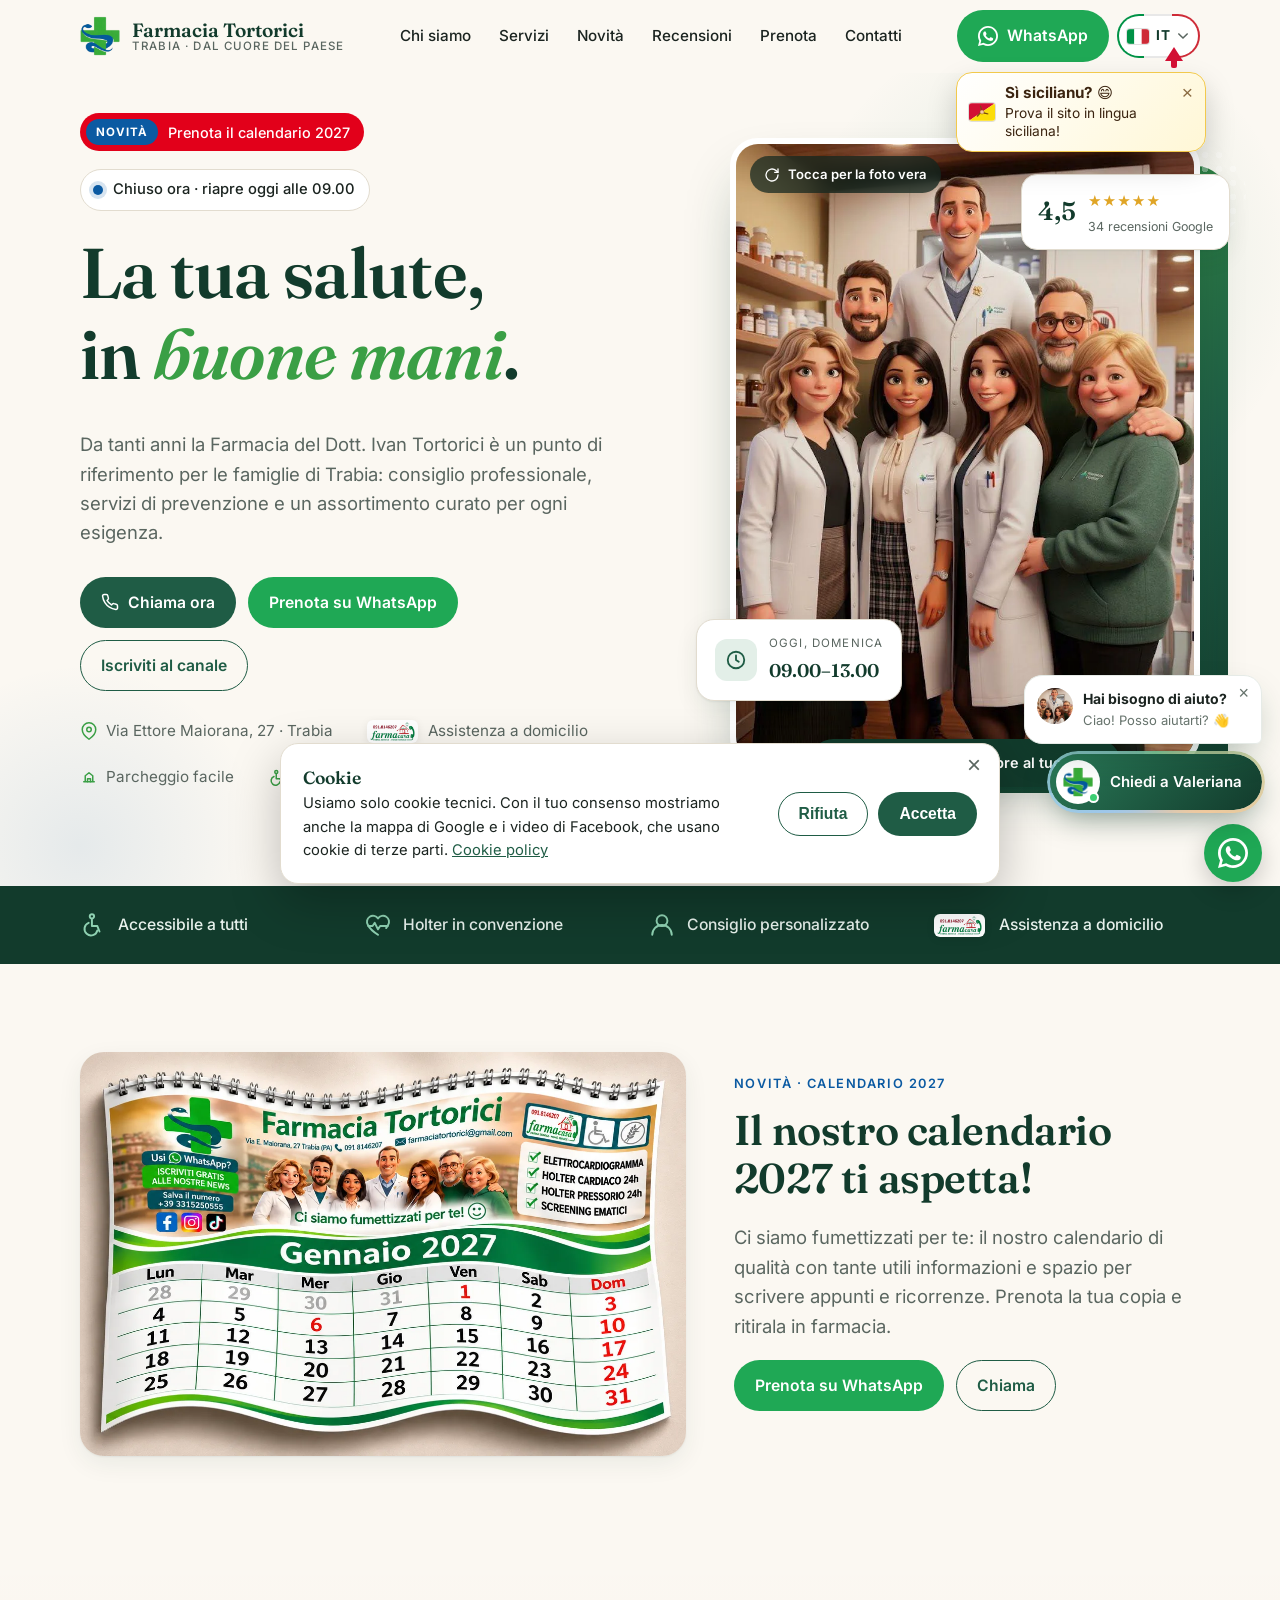
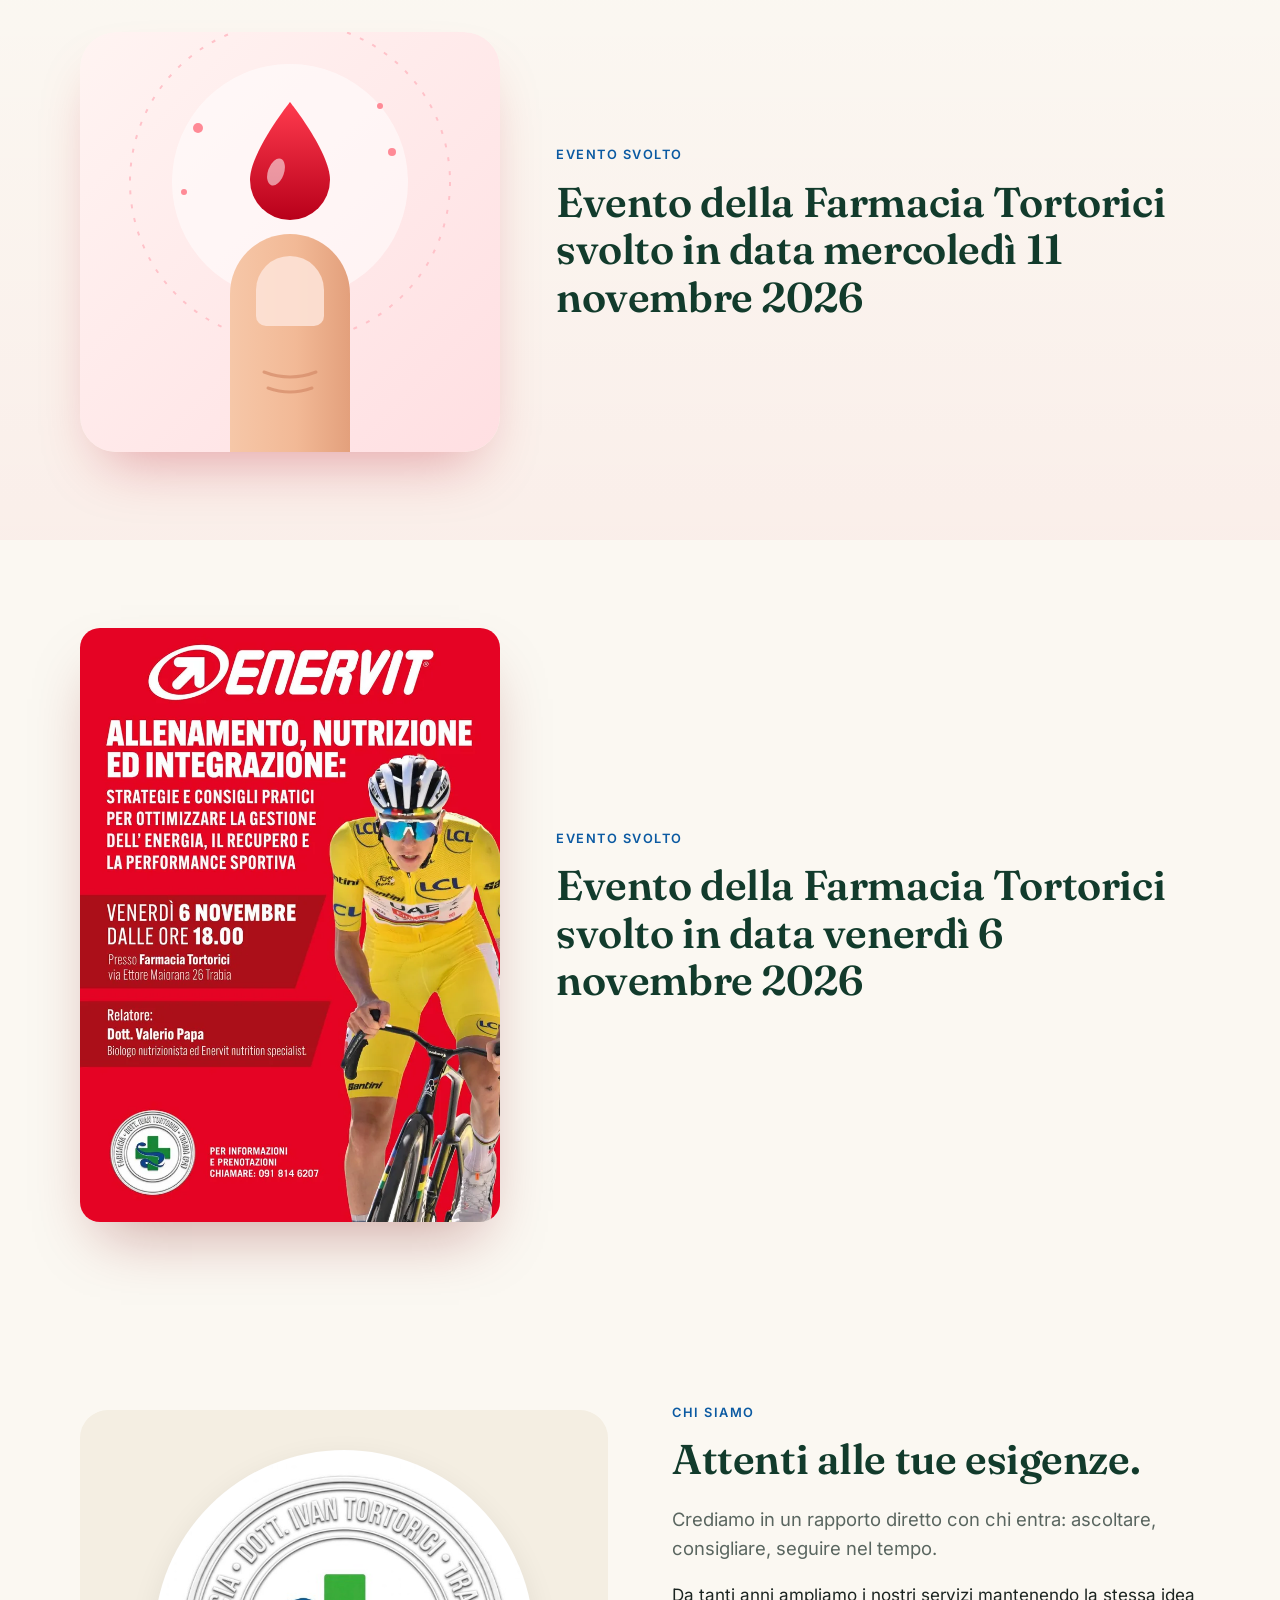
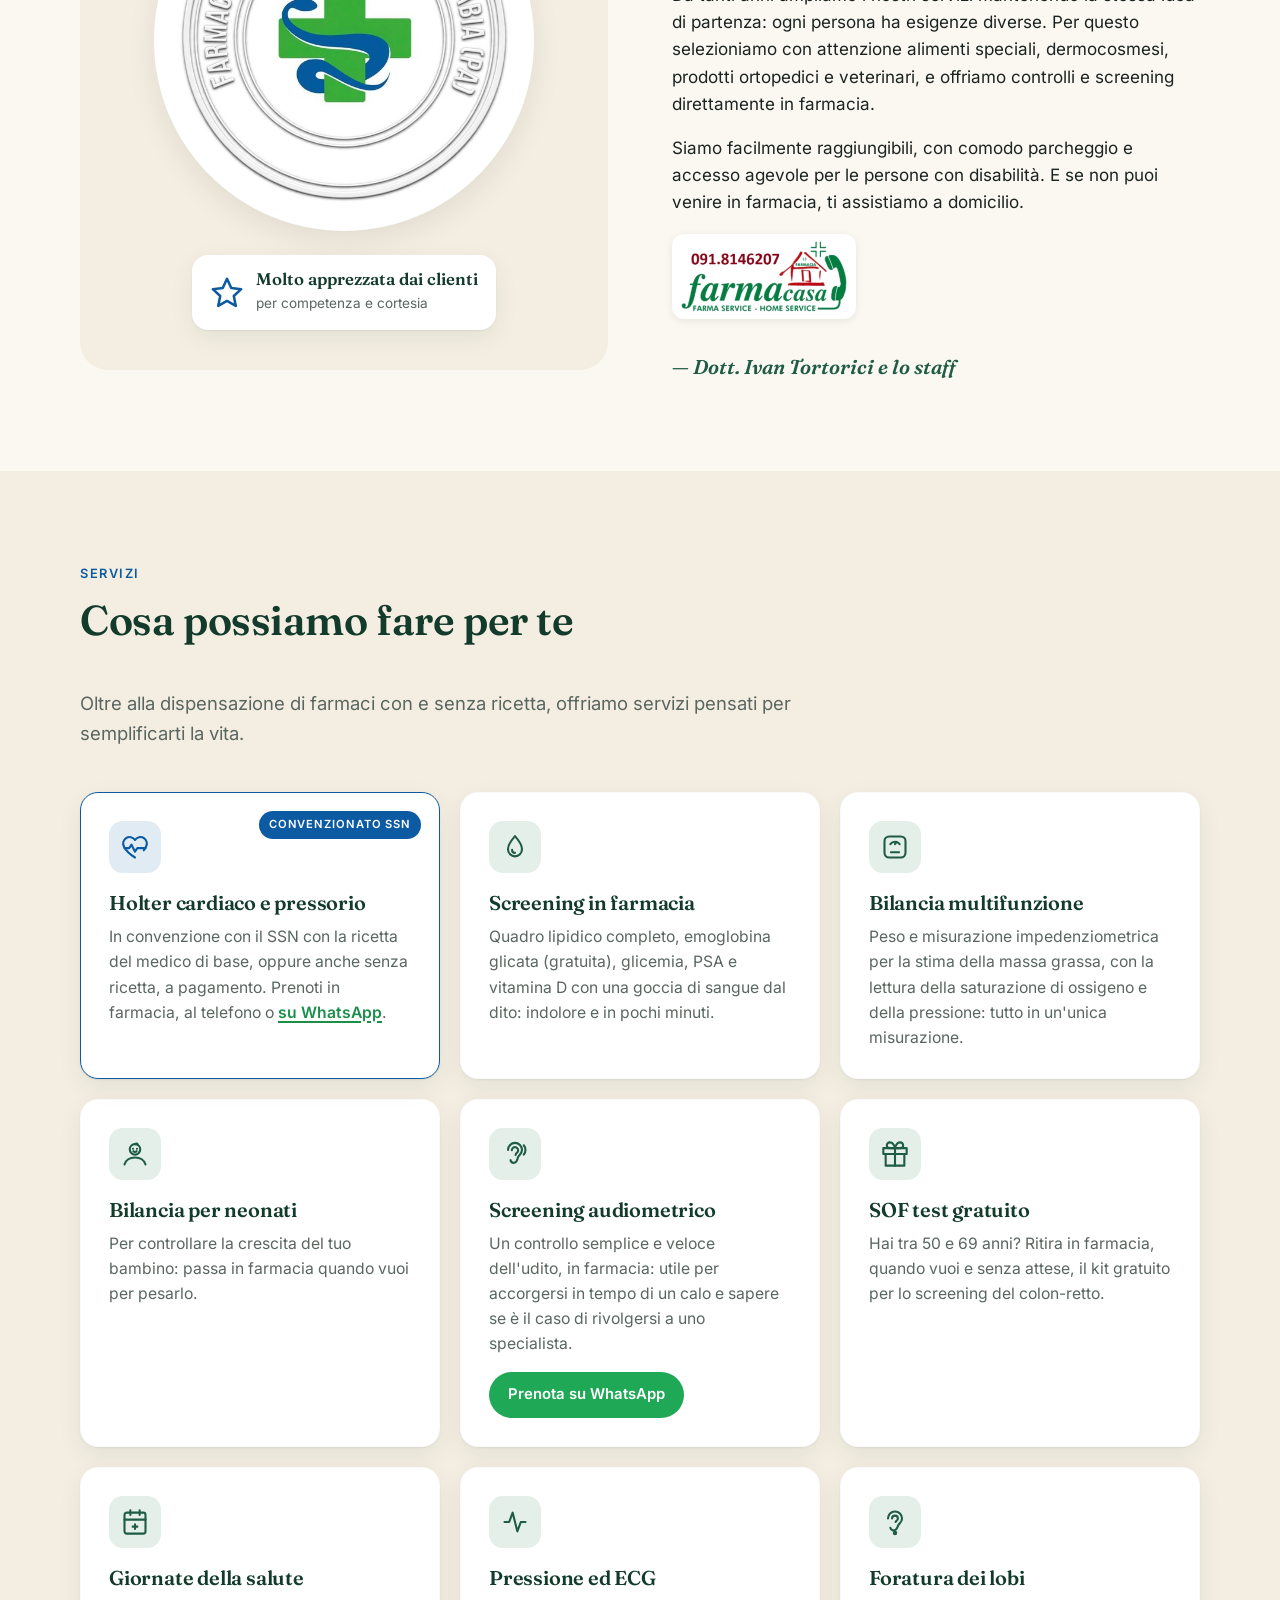
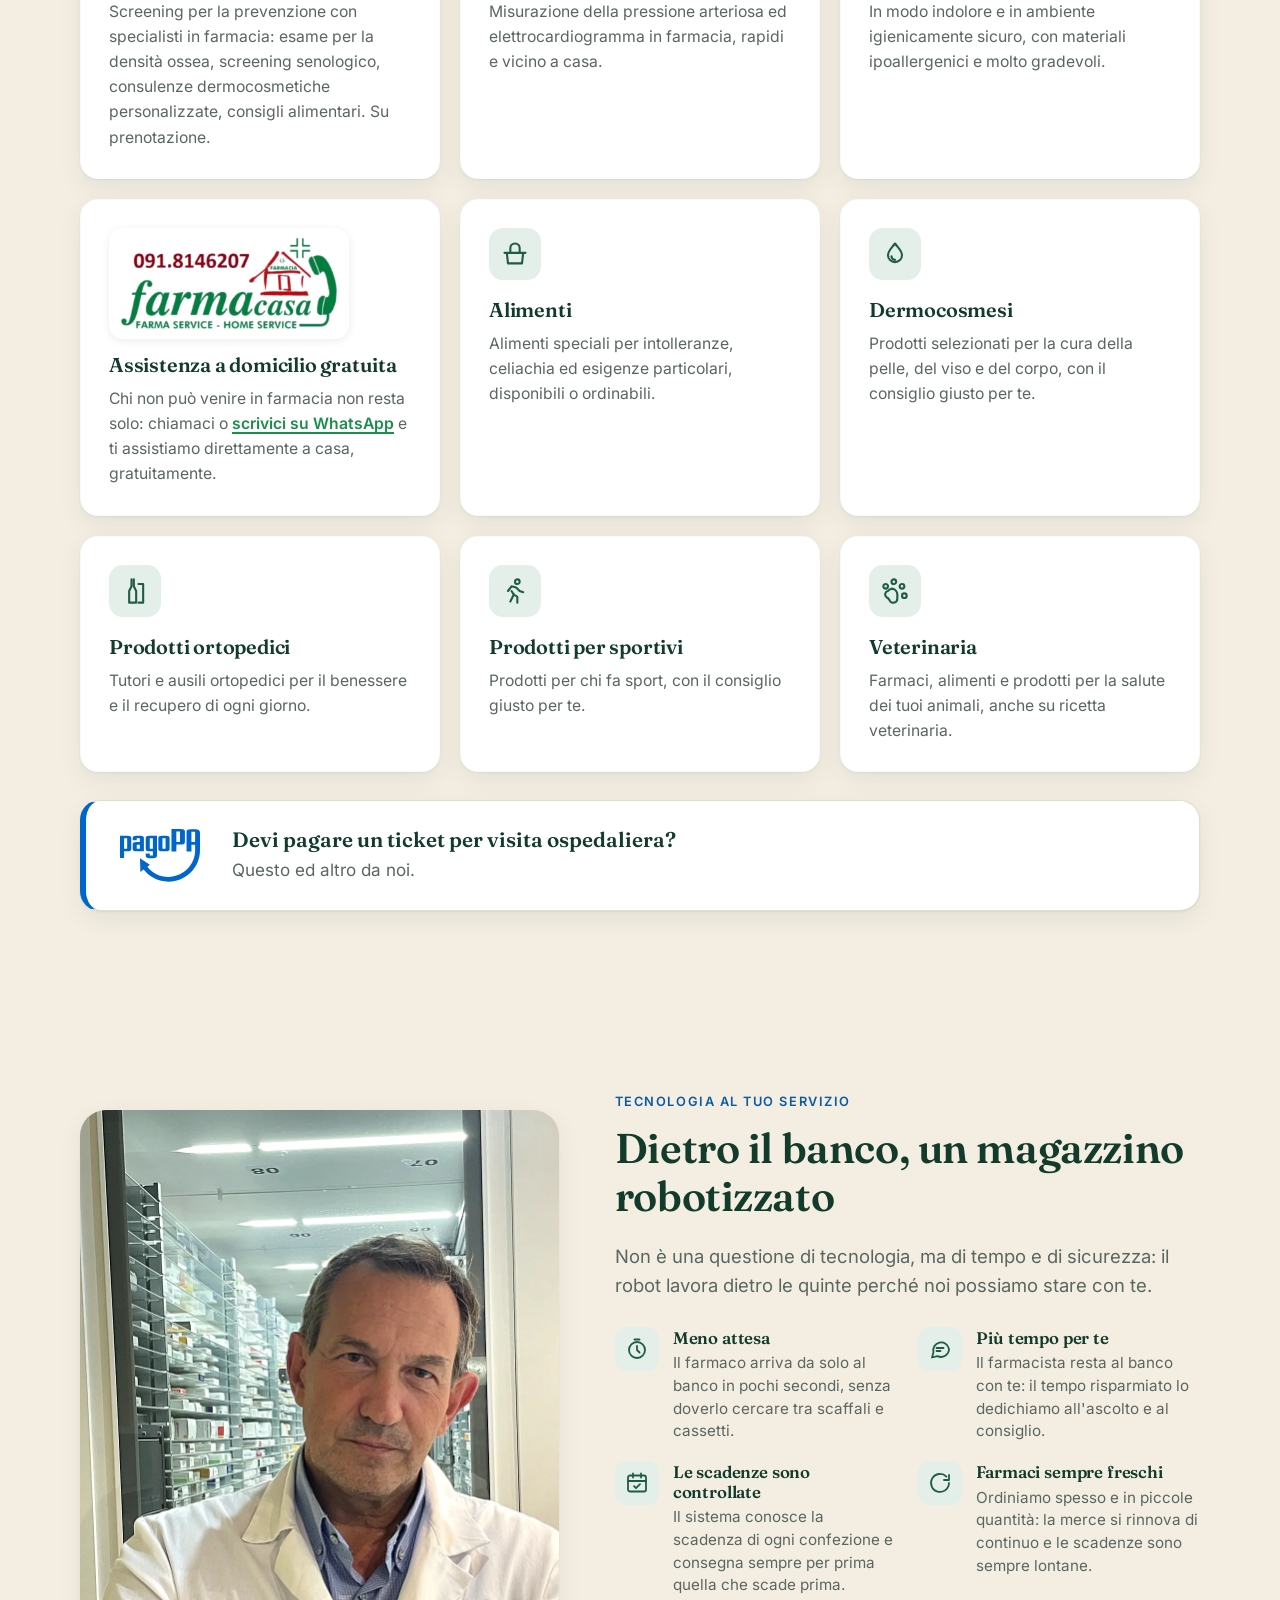
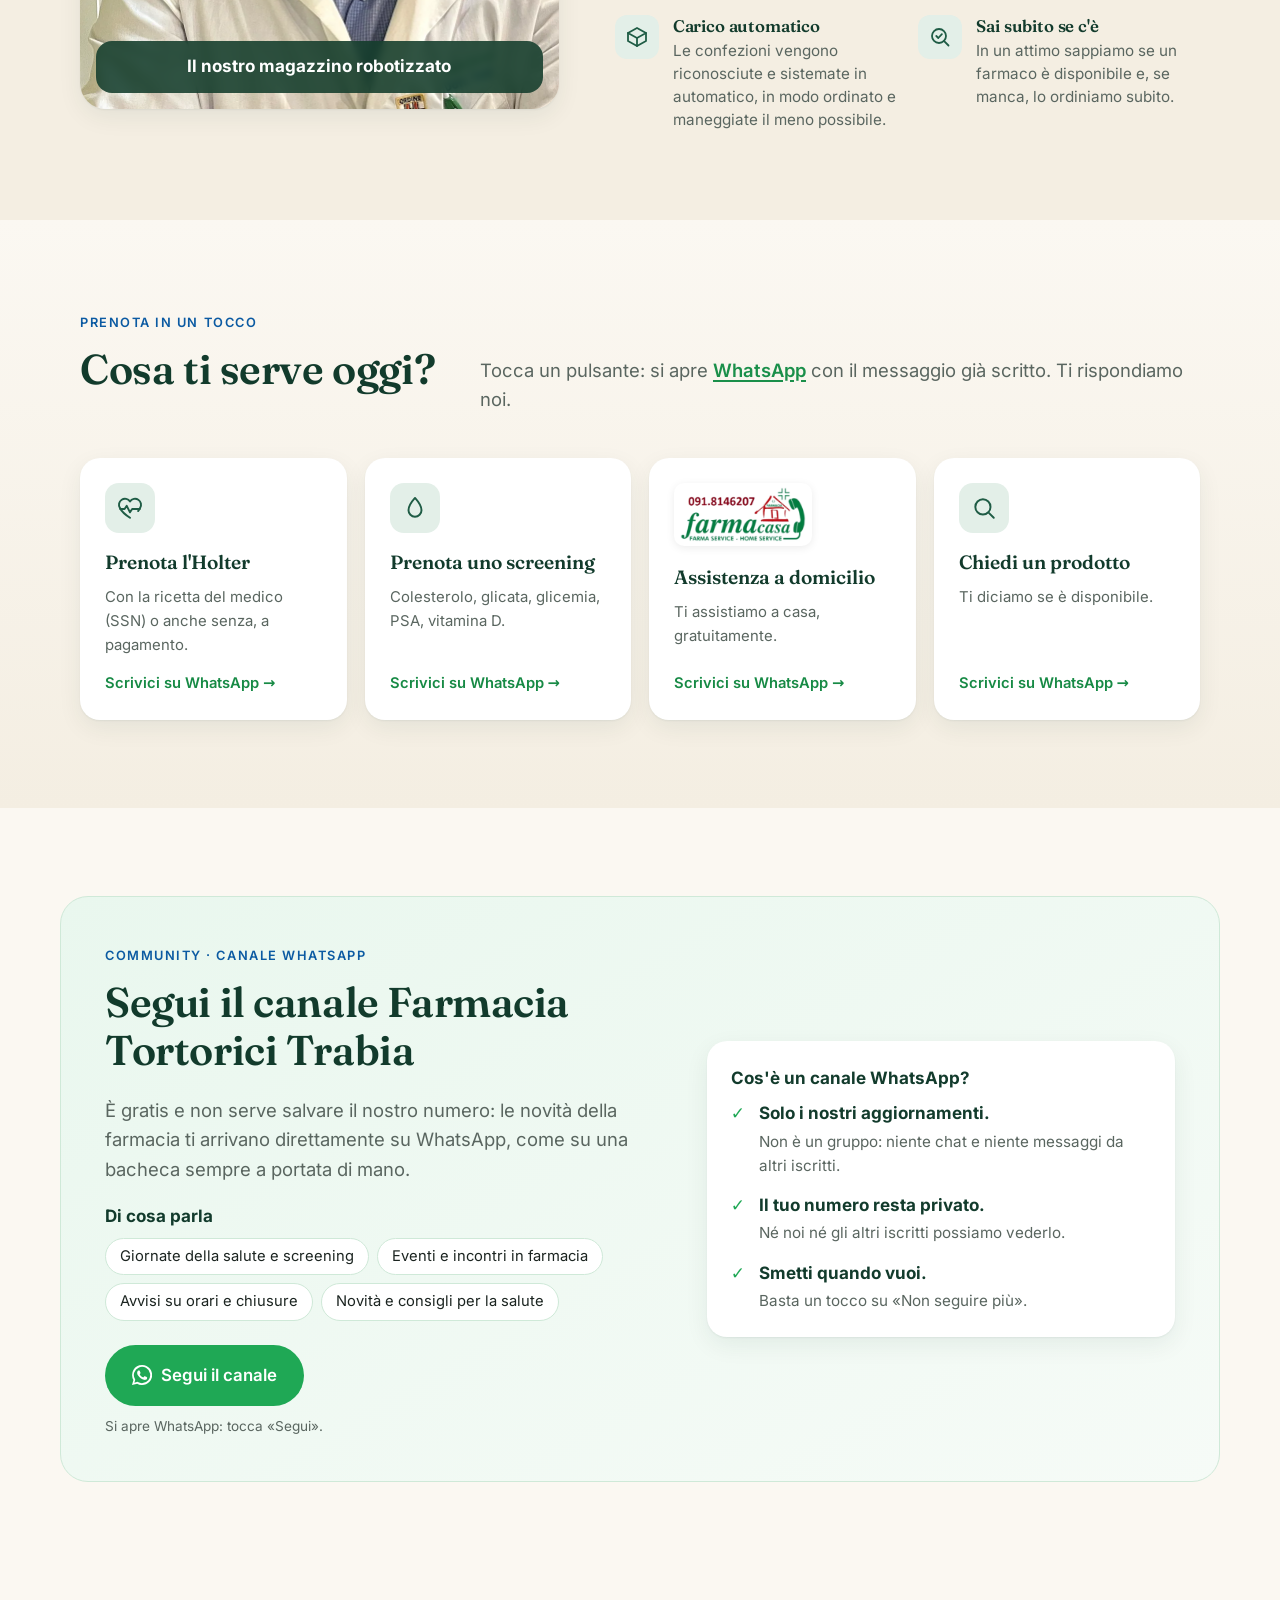
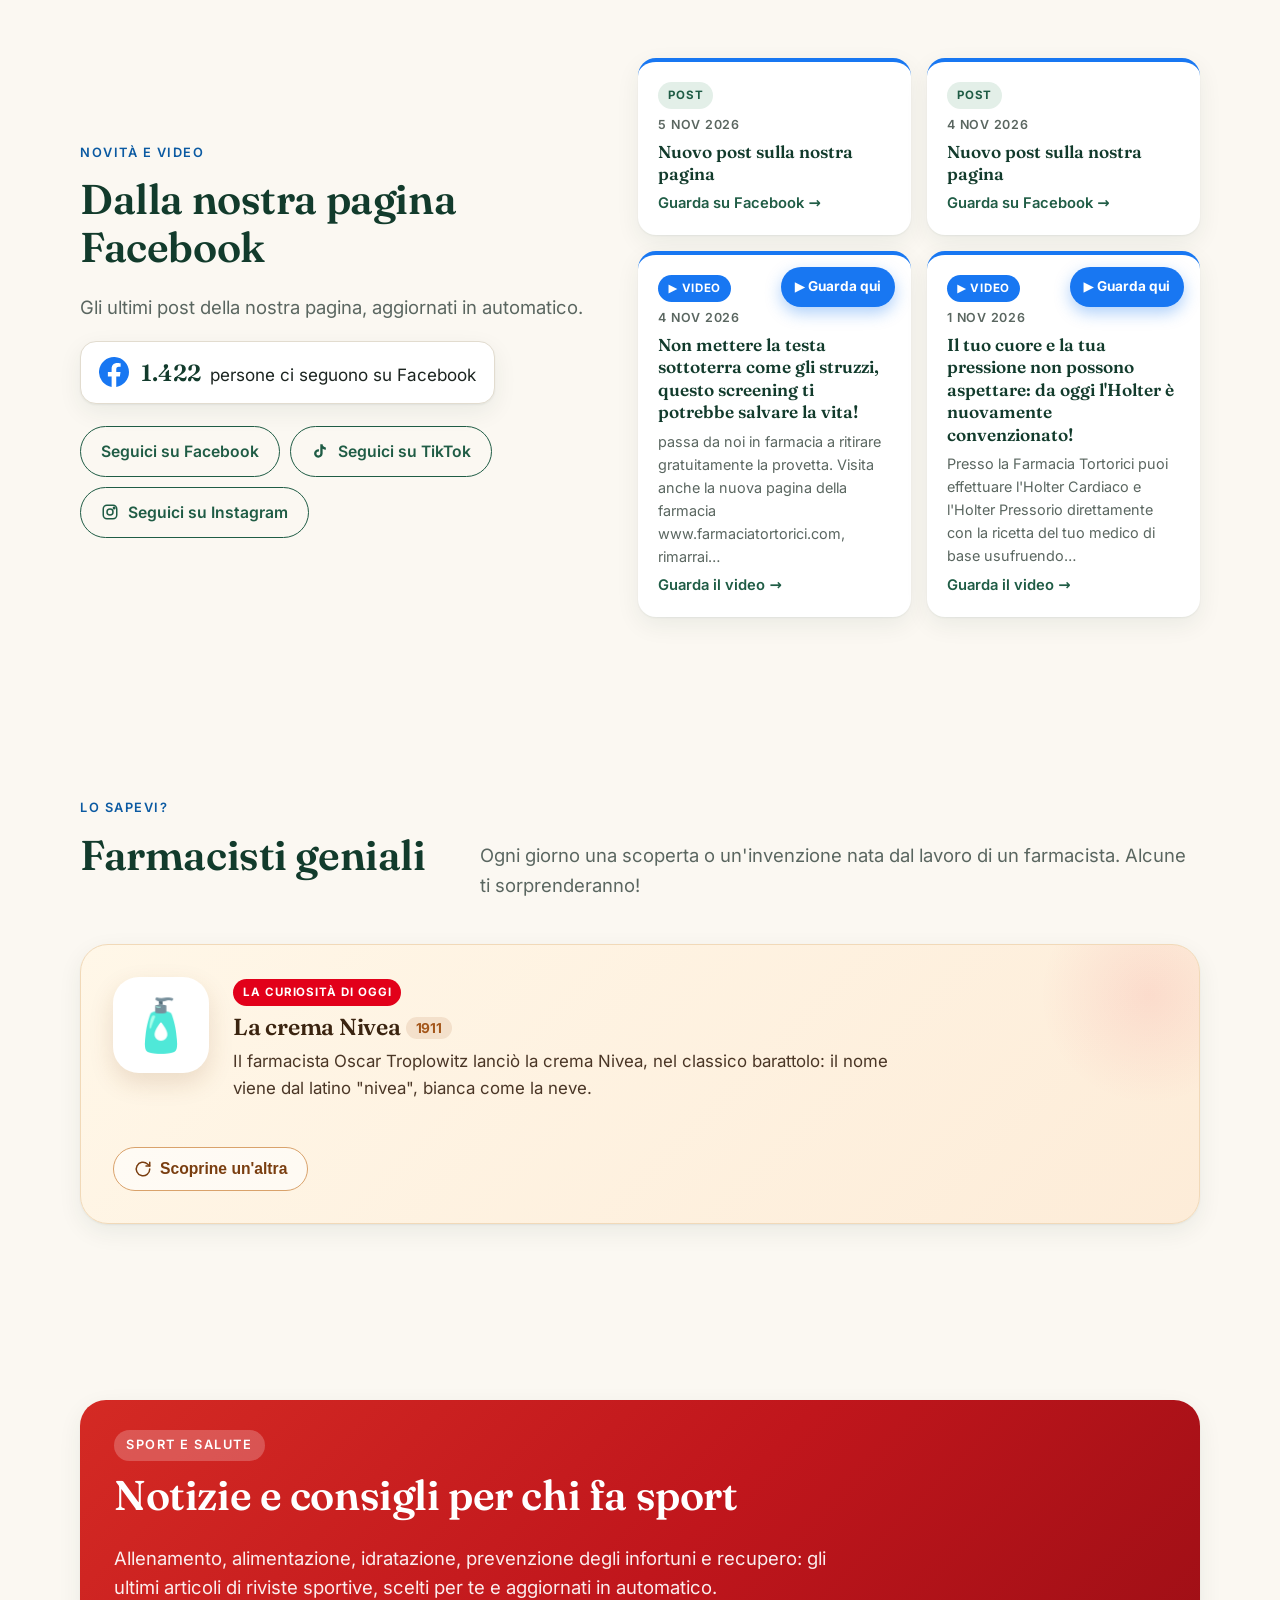
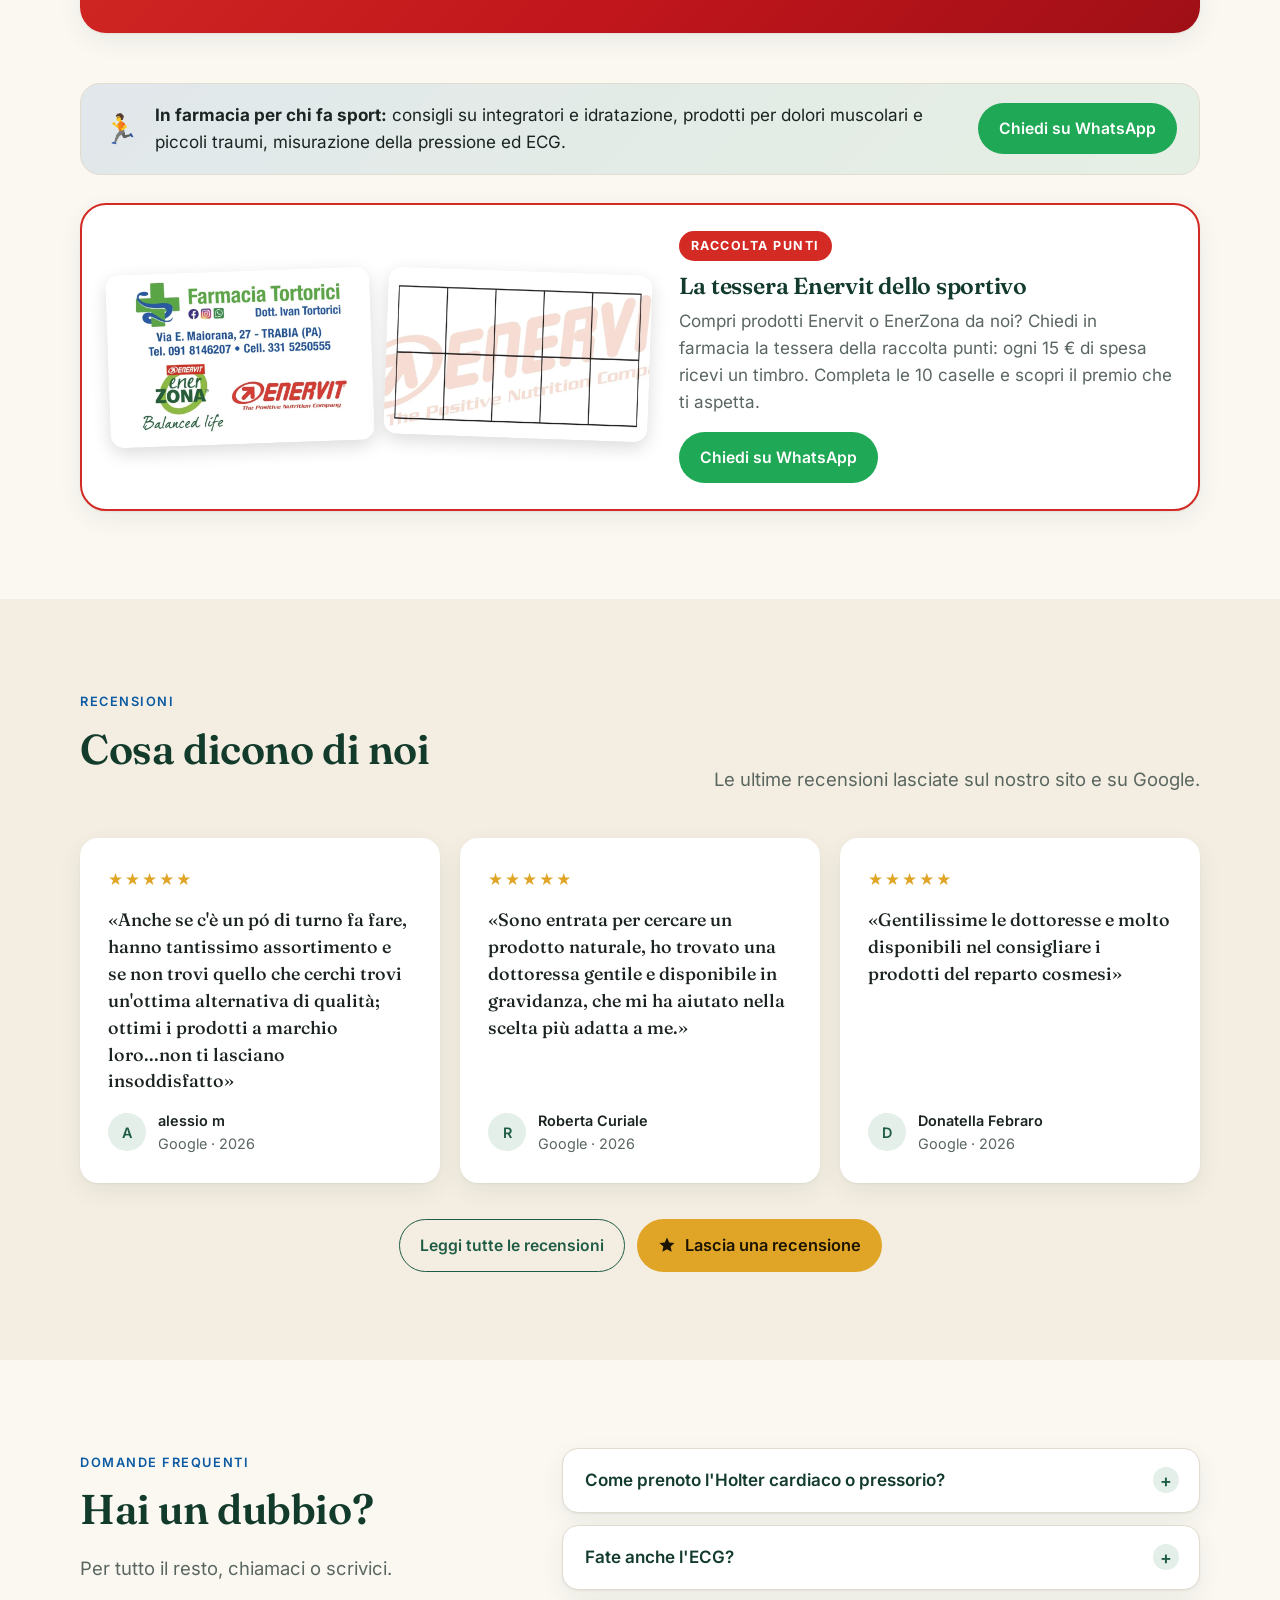
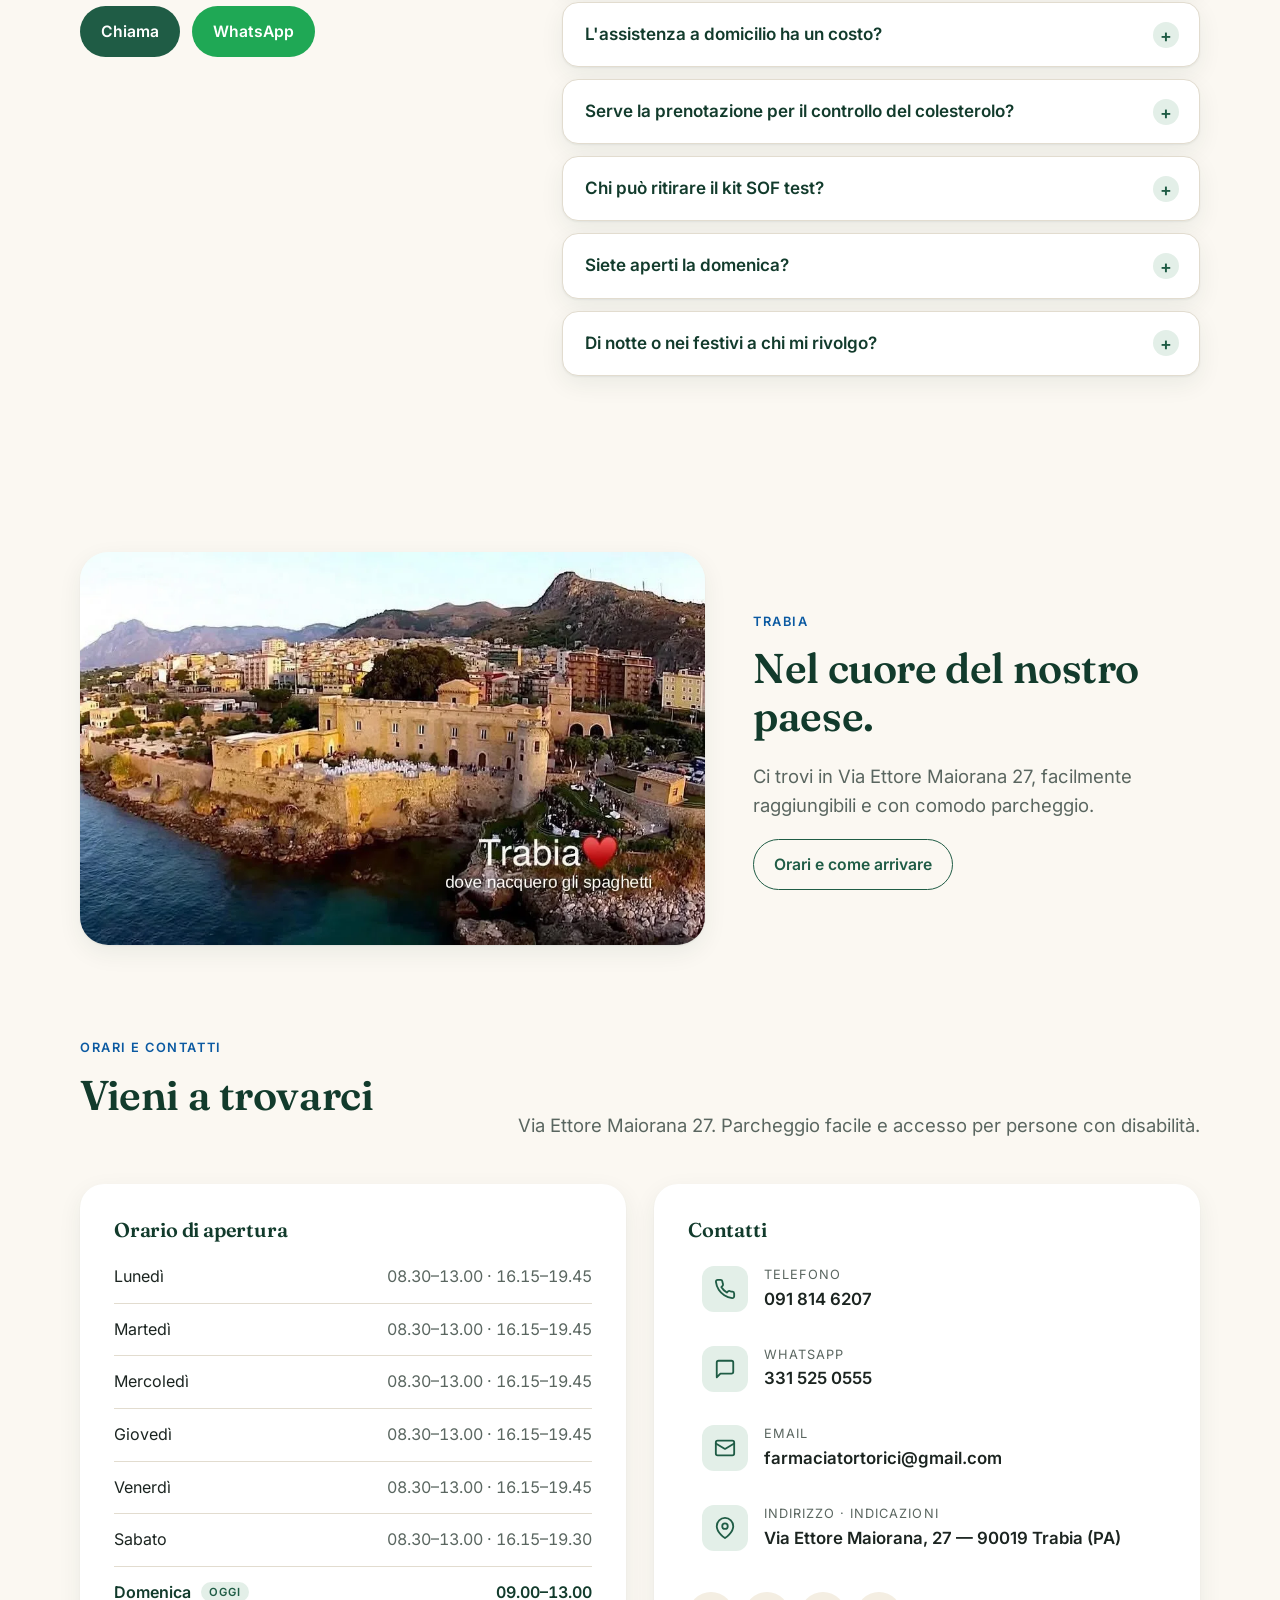
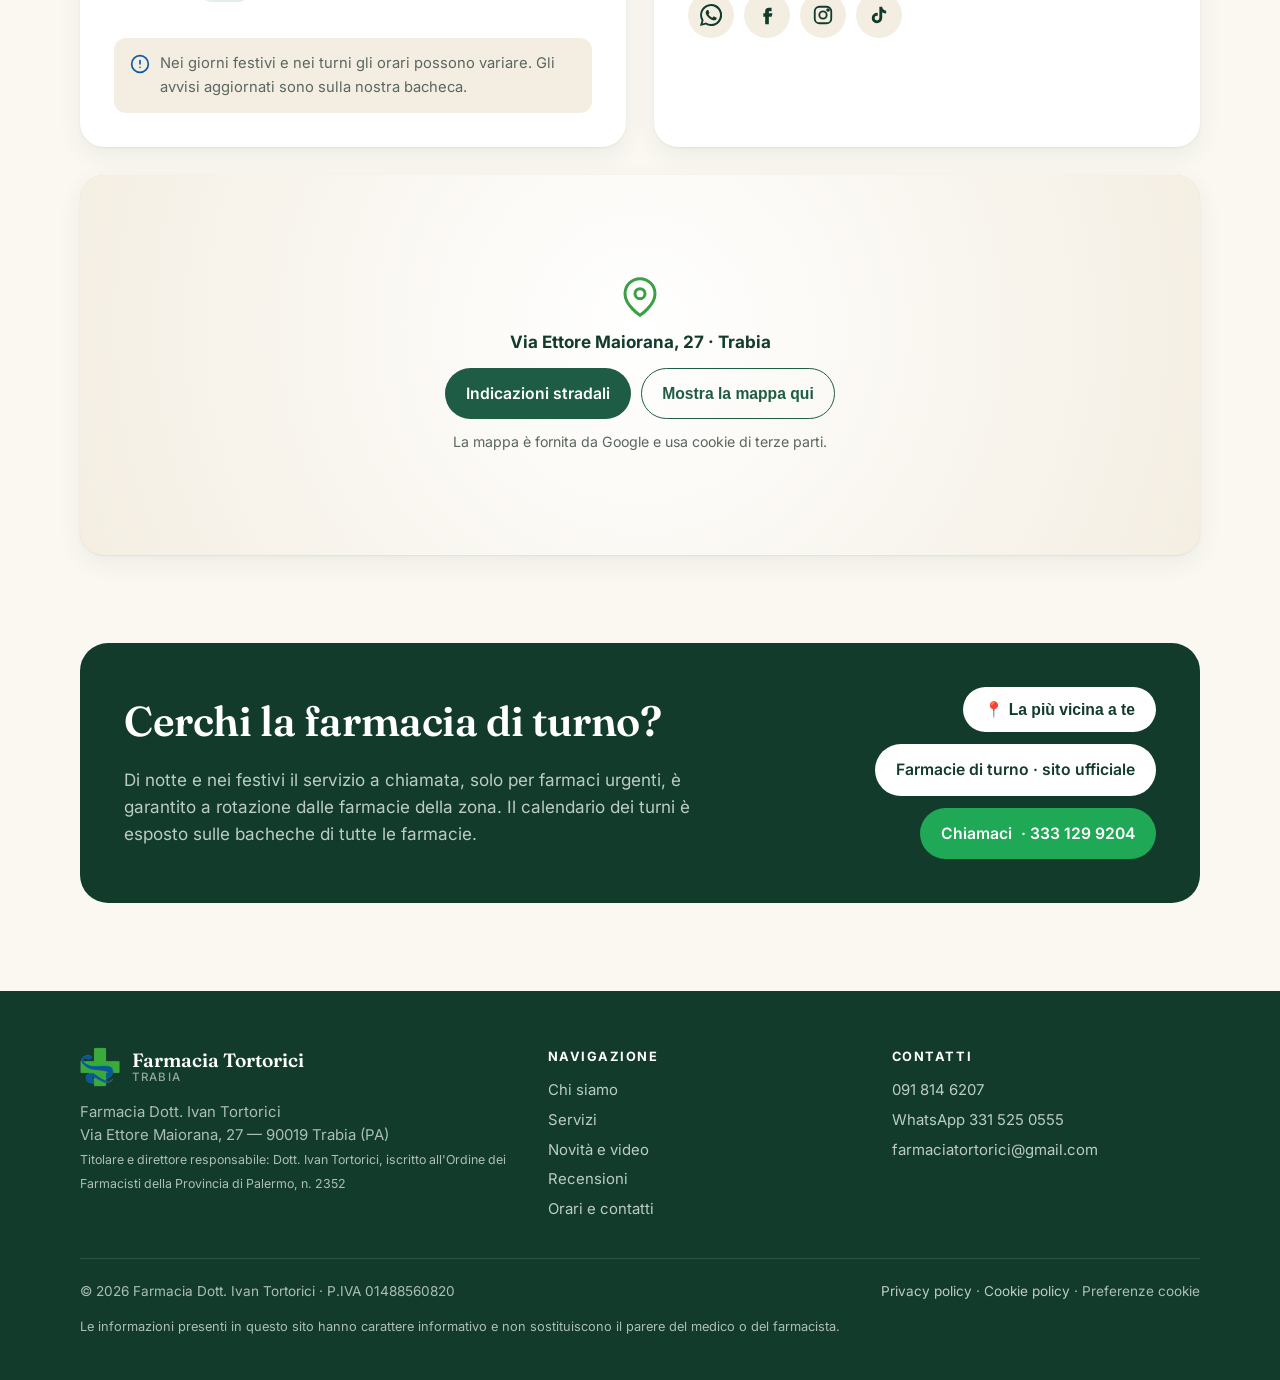
==== commit 1dbda05c: "Magazzino robotizzato: foto vera al posto dell'illustrazione Foto ritagliata (via il cartello e la s" ====
--- a/public/index.html
+++ b/public/index.html
@@ -50,7 +50,7 @@
 </script>
 
 <script src="i18n.js?v=17"></script>
-<link rel="stylesheet" href="style.css?v=57">
+<link rel="stylesheet" href="style.css?v=58">
 <link rel="stylesheet" href="assistente.css?v=2">
 </head>
 <body>
@@ -389,15 +389,10 @@
 <section id="tecnologia" class="robot">
   <div class="wrap rb-grid">
     <div class="rb-visual reveal">
-      <!-- quando arriva la foto del robot: sostituire l'illustrazione con <picture> della foto -->
-        <svg class="rb-svg" viewBox="0 0 380 300" role="img" aria-label="Il nostro magazzino robotizzato">
-          <rect x="0" y="0" width="380" height="300" rx="26" fill="#143d2c"/>
-          <g><rect x="28" y="48" width="22" height="32" rx="3" fill="#cfe9db" stroke="#1f6f4f" stroke-opacity=".35"/><rect x="55" y="48" width="30" height="32" rx="3" fill="#9fd3b6" stroke="#1f6f4f" stroke-opacity=".35"/><rect x="90" y="54" width="18" height="26" rx="3" fill="#cfe9db" stroke="#1f6f4f" stroke-opacity=".35"/><rect x="113" y="44" width="30" height="36" rx="3" fill="#e9f4ee" stroke="#1f6f4f" stroke-opacity=".35"/><rect x="148" y="54" width="18" height="26" rx="3" fill="#ffffff" stroke="#1f6f4f" stroke-opacity=".35"/><rect x="171" y="48" width="26" height="32" rx="3" fill="#9fd3b6" stroke="#1f6f4f" stroke-opacity=".35"/><rect x="202" y="48" width="18" height="32" rx="3" fill="#9fd3b6" stroke="#1f6f4f" stroke-opacity=".35"/><rect x="225" y="44" width="18" height="36" rx="3" fill="#e9f4ee" stroke="#1f6f4f" stroke-opacity=".35"/><rect x="248" y="54" width="26" height="26" rx="3" fill="#9fd3b6" stroke="#1f6f4f" stroke-opacity=".35"/><rect x="279" y="48" width="26" height="32" rx="3" fill="#d9ecf7" stroke="#1f6f4f" stroke-opacity=".35"/><rect x="310" y="54" width="26" height="26" rx="3" fill="#ffffff" stroke="#1f6f4f" stroke-opacity=".35"/><rect x="28" y="96" width="26" height="36" rx="3" fill="#bfe0cd" stroke="#1f6f4f" stroke-opacity=".35"/><rect x="59" y="106" width="22" height="26" rx="3" fill="#9fd3b6" stroke="#1f6f4f" stroke-opacity=".35"/><rect x="86" y="100" width="30" height="32" rx="3" fill="#cfe9db" stroke="#1f6f4f" stroke-opacity=".35"/><rect x="121" y="106" width="26" height="26" rx="3" fill="#e9f4ee" stroke="#1f6f4f" stroke-opacity=".35"/><rect x="152" y="96" width="26" height="36" rx="3" fill="#9fd3b6" stroke="#1f6f4f" stroke-opacity=".35"/><rect x="183" y="100" width="30" height="32" rx="3" fill="#ffffff" stroke="#1f6f4f" stroke-opacity=".35"/><rect x="218" y="100" width="26" height="32" rx="3" fill="#bfe0cd" stroke="#1f6f4f" stroke-opacity=".35"/><rect x="249" y="106" width="22" height="26" rx="3" fill="#e9f4ee" stroke="#1f6f4f" stroke-opacity=".35"/><rect x="276" y="106" width="26" height="26" rx="3" fill="#cfe9db" stroke="#1f6f4f" stroke-opacity=".35"/><rect x="307" y="100" width="18" height="32" rx="3" fill="#d9ecf7" stroke="#1f6f4f" stroke-opacity=".35"/><rect x="28" y="148" width="30" height="36" rx="3" fill="#e9f4ee" stroke="#1f6f4f" stroke-opacity=".35"/><rect x="63" y="148" width="22" height="36" rx="3" fill="#9fd3b6" stroke="#1f6f4f" stroke-opacity=".35"/><rect x="90" y="152" width="18" height="32" rx="3" fill="#9fd3b6" stroke="#1f6f4f" stroke-opacity=".35"/><rect x="113" y="152" width="30" height="32" rx="3" fill="#9fd3b6" stroke="#1f6f4f" stroke-opacity=".35"/><rect x="148" y="152" width="26" height="32" rx="3" fill="#d9ecf7" stroke="#1f6f4f" stroke-opacity=".35"/><rect x="179" y="148" width="26" height="36" rx="3" fill="#ffffff" stroke="#1f6f4f" stroke-opacity=".35"/><rect x="210" y="152" width="22" height="32" rx="3" fill="#cfe9db" stroke="#1f6f4f" stroke-opacity=".35"/><rect x="237" y="148" width="18" height="36" rx="3" fill="#9fd3b6" stroke="#1f6f4f" stroke-opacity=".35"/><rect x="260" y="148" width="26" height="36" rx="3" fill="#ffffff" stroke="#1f6f4f" stroke-opacity=".35"/><rect x="291" y="158" width="22" height="26" rx="3" fill="#e9f4ee" stroke="#1f6f4f" stroke-opacity=".35"/><rect x="318" y="152" width="22" height="32" rx="3" fill="#bfe0cd" stroke="#1f6f4f" stroke-opacity=".35"/><rect x="28" y="210" width="18" height="26" rx="3" fill="#e9f4ee" stroke="#1f6f4f" stroke-opacity=".35"/><rect x="51" y="204" width="18" height="32" rx="3" fill="#d9ecf7" stroke="#1f6f4f" stroke-opacity=".35"/><rect x="74" y="210" width="26" height="26" rx="3" fill="#e9f4ee" stroke="#1f6f4f" stroke-opacity=".35"/><rect x="105" y="204" width="26" height="32" rx="3" fill="#9fd3b6" stroke="#1f6f4f" stroke-opacity=".35"/><rect x="136" y="200" width="30" height="36" rx="3" fill="#d9ecf7" stroke="#1f6f4f" stroke-opacity=".35"/><rect x="171" y="204" width="18" height="32" rx="3" fill="#ffffff" stroke="#1f6f4f" stroke-opacity=".35"/><rect x="194" y="204" width="22" height="32" rx="3" fill="#e9f4ee" stroke="#1f6f4f" stroke-opacity=".35"/><rect x="221" y="204" width="22" height="32" rx="3" fill="#bfe0cd" stroke="#1f6f4f" stroke-opacity=".35"/><rect x="248" y="204" width="22" height="32" rx="3" fill="#ffffff" stroke="#1f6f4f" stroke-opacity=".35"/><rect x="275" y="204" width="18" height="32" rx="3" fill="#cfe9db" stroke="#1f6f4f" stroke-opacity=".35"/><rect x="298" y="210" width="30" height="26" rx="3" fill="#e9f4ee" stroke="#1f6f4f" stroke-opacity=".35"/></g>
-          <g stroke="#8fe0b0" stroke-width="3" stroke-linecap="round" opacity=".85"><path d="M20 82h340M20 134h340M20 186h340M20 238h340"/></g>
-          <rect x="16" y="20" width="348" height="8" rx="4" fill="#8fe0b0"/>
-          <g class="rb-braccio"><rect x="200" y="14" width="44" height="20" rx="6" fill="#f5c95e"/><rect x="216" y="34" width="12" height="96" rx="5" fill="#e6eef0"/><rect x="204" y="128" width="36" height="16" rx="5" fill="#f5c95e"/><rect x="210" y="144" width="24" height="18" rx="3" fill="#fff" stroke="#1f6f4f"/></g>
-          <rect x="0" y="262" width="380" height="38" fill="#2b8a5b"/><text x="190" y="287" text-anchor="middle" font-family="Inter,sans-serif" font-size="15" font-weight="700" fill="#fff">Il nostro magazzino robotizzato</text>
-        </svg>
+      <figure class="rb-foto">
+        <picture><source srcset="img/robot-farmacia.webp" type="image/webp"><img src="img/robot-farmacia.jpg" alt="Il Dott. Ivan Tortorici davanti al magazzino robotizzato della farmacia" width="960" height="1200" loading="lazy"></picture>
+        <figcaption>Il nostro magazzino robotizzato</figcaption>
+      </figure>
     </div>
     <div class="reveal">
       <span class="eyebrow">Tecnologia al tuo servizio</span>
--- a/public/style.css
+++ b/public/style.css
@@ -994,3 +994,6 @@
 .rb-list p{margin:0;color:var(--muted);font-size:.95rem;line-height:1.5}
 @media (max-width:900px){.rb-grid{grid-template-columns:1fr;gap:32px}}
 @media (max-width:560px){.rb-list{grid-template-columns:1fr}}
+.rb-foto{position:relative;margin:0;max-width:480px;margin-inline:auto}
+.rb-foto img{display:block;width:100%;height:auto;border-radius:26px;box-shadow:var(--shadow)}
+.rb-foto figcaption{position:absolute;left:16px;right:16px;bottom:16px;background:rgba(20,61,44,.88);color:#fff;font-weight:700;text-align:center;padding:12px 16px;border-radius:16px;backdrop-filter:blur(4px)}
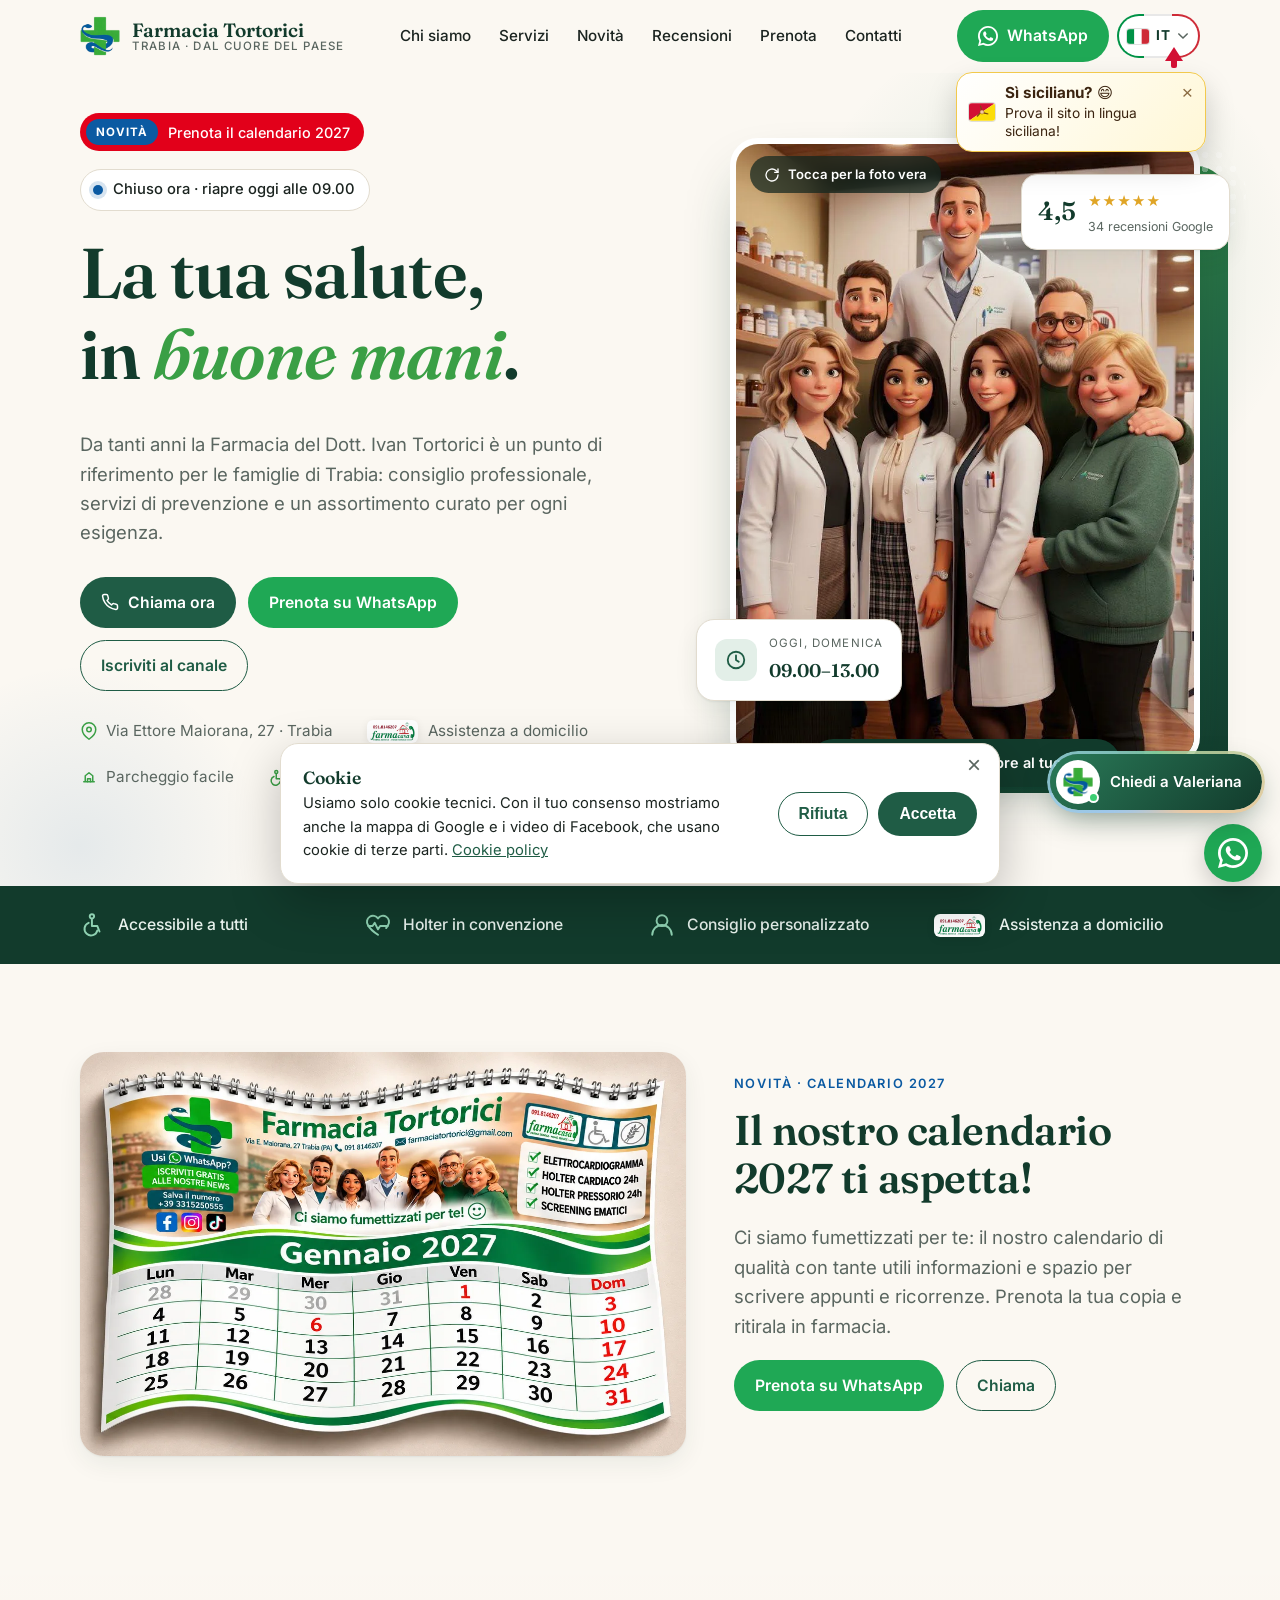
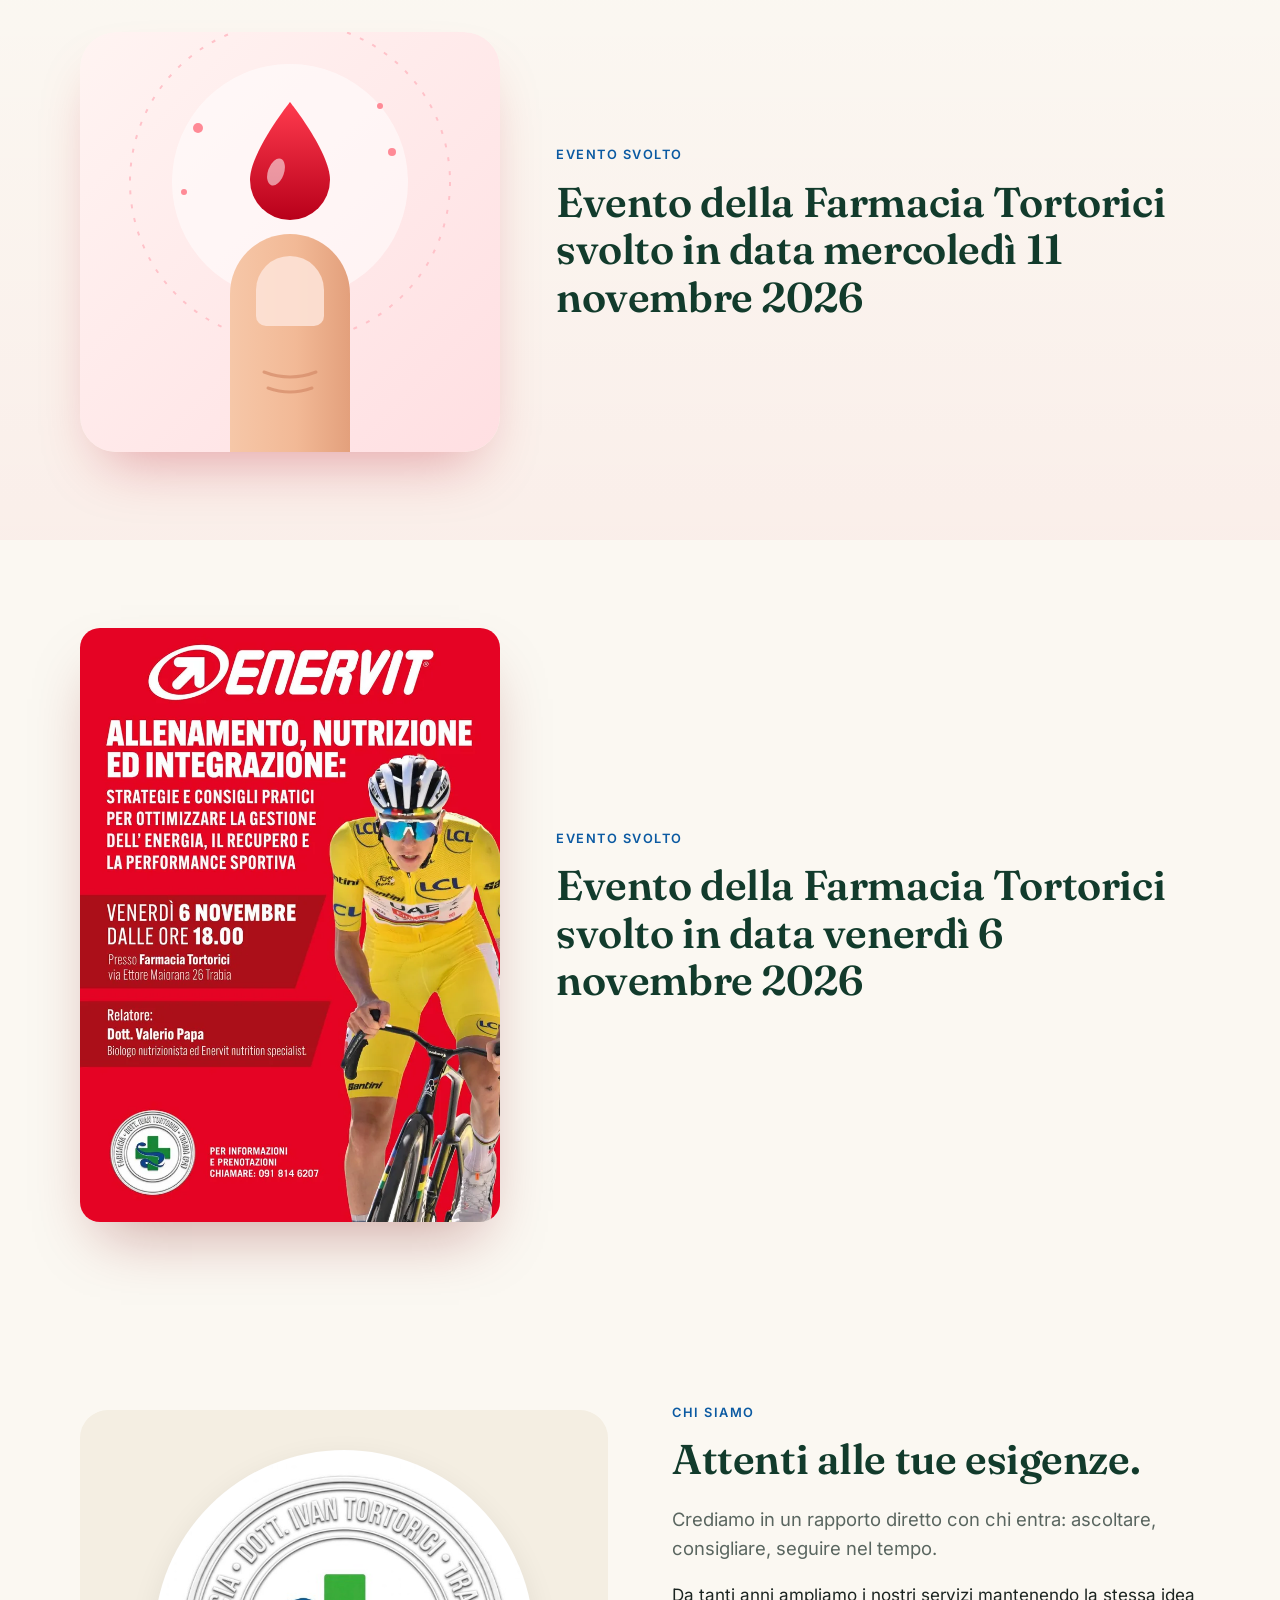
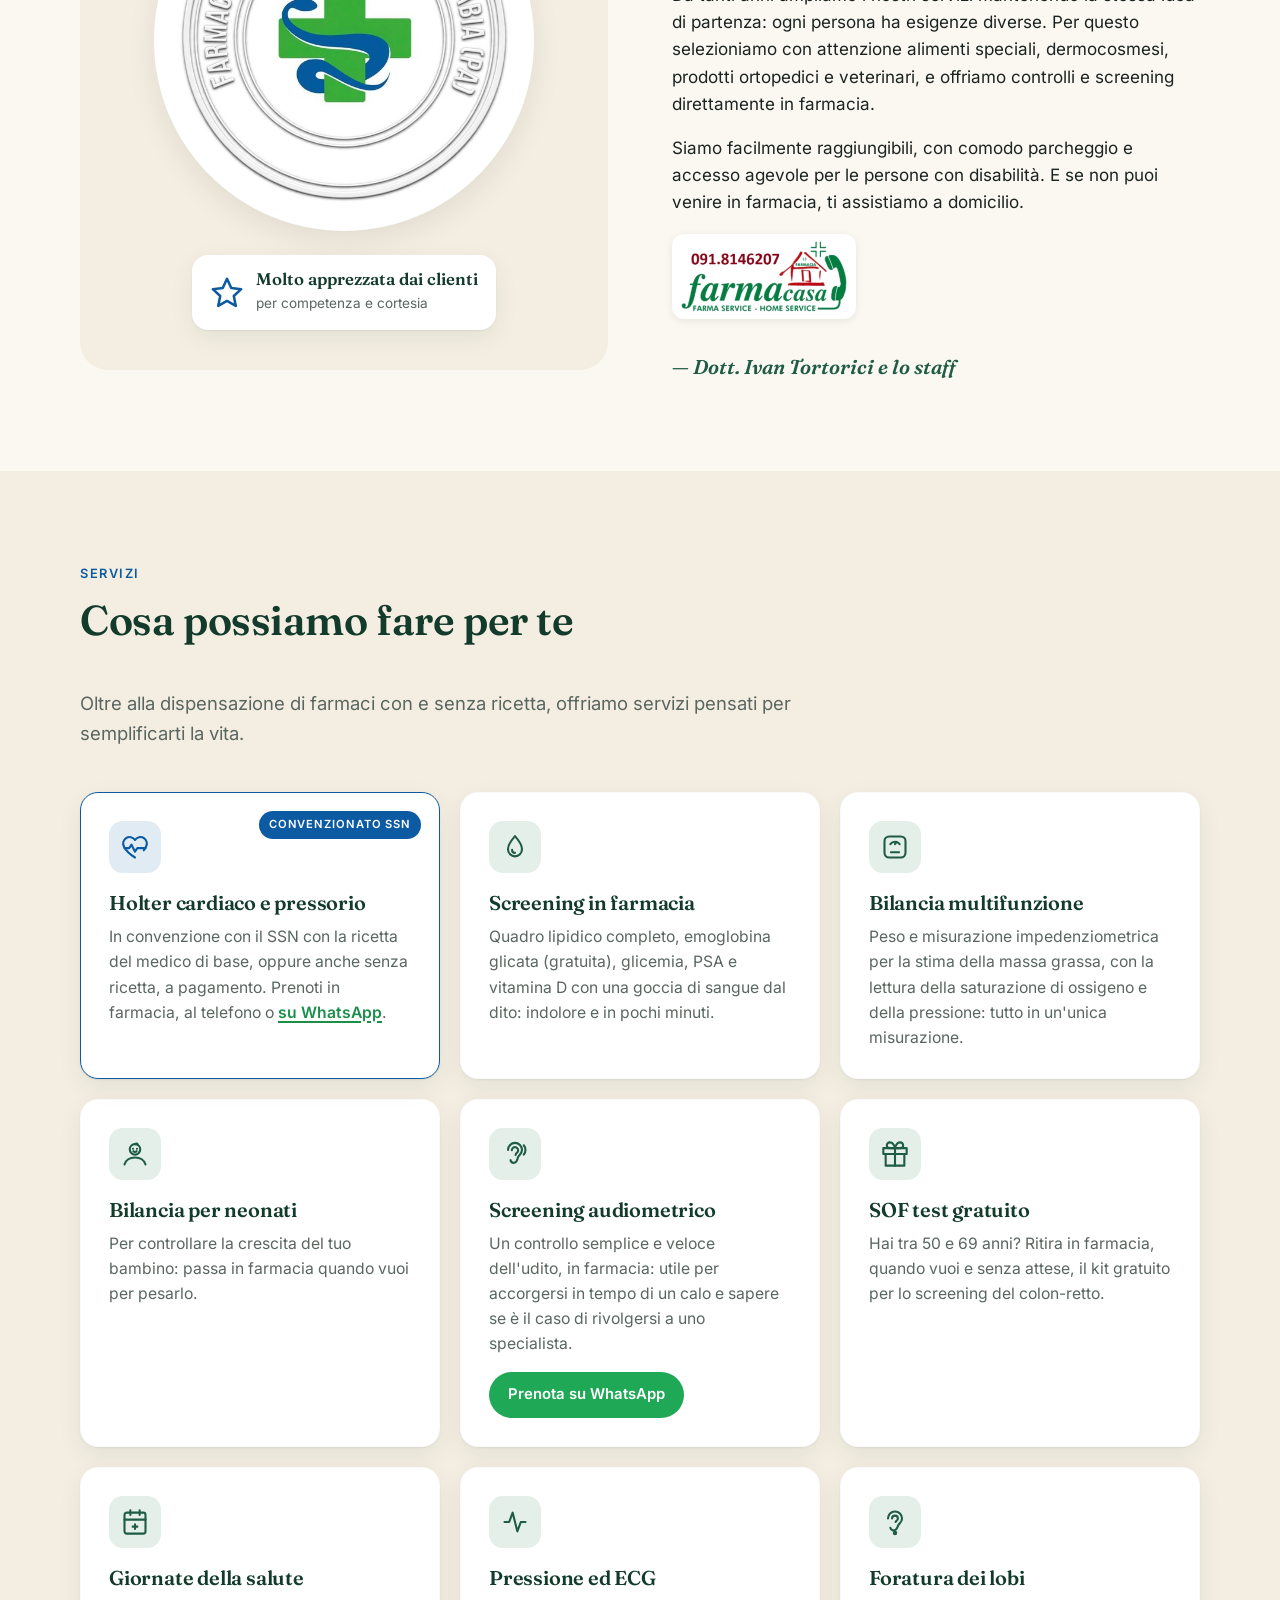
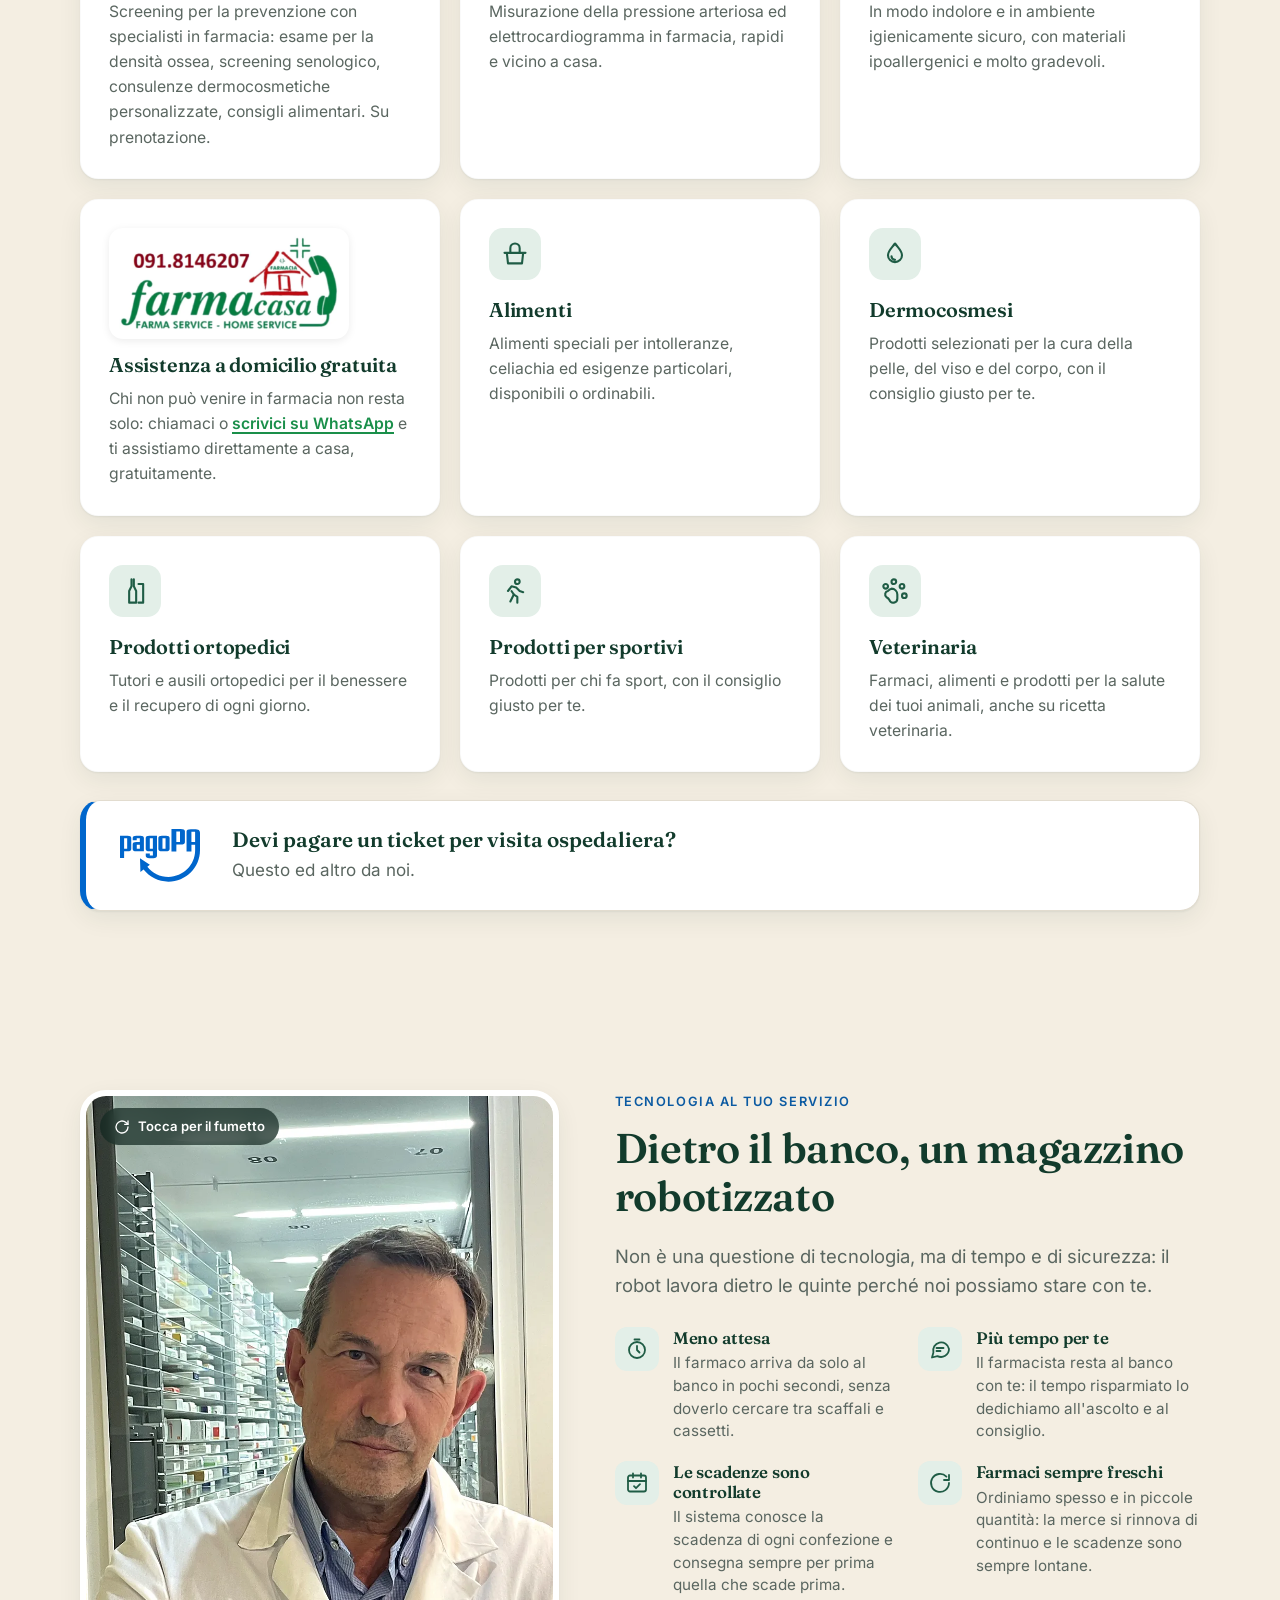
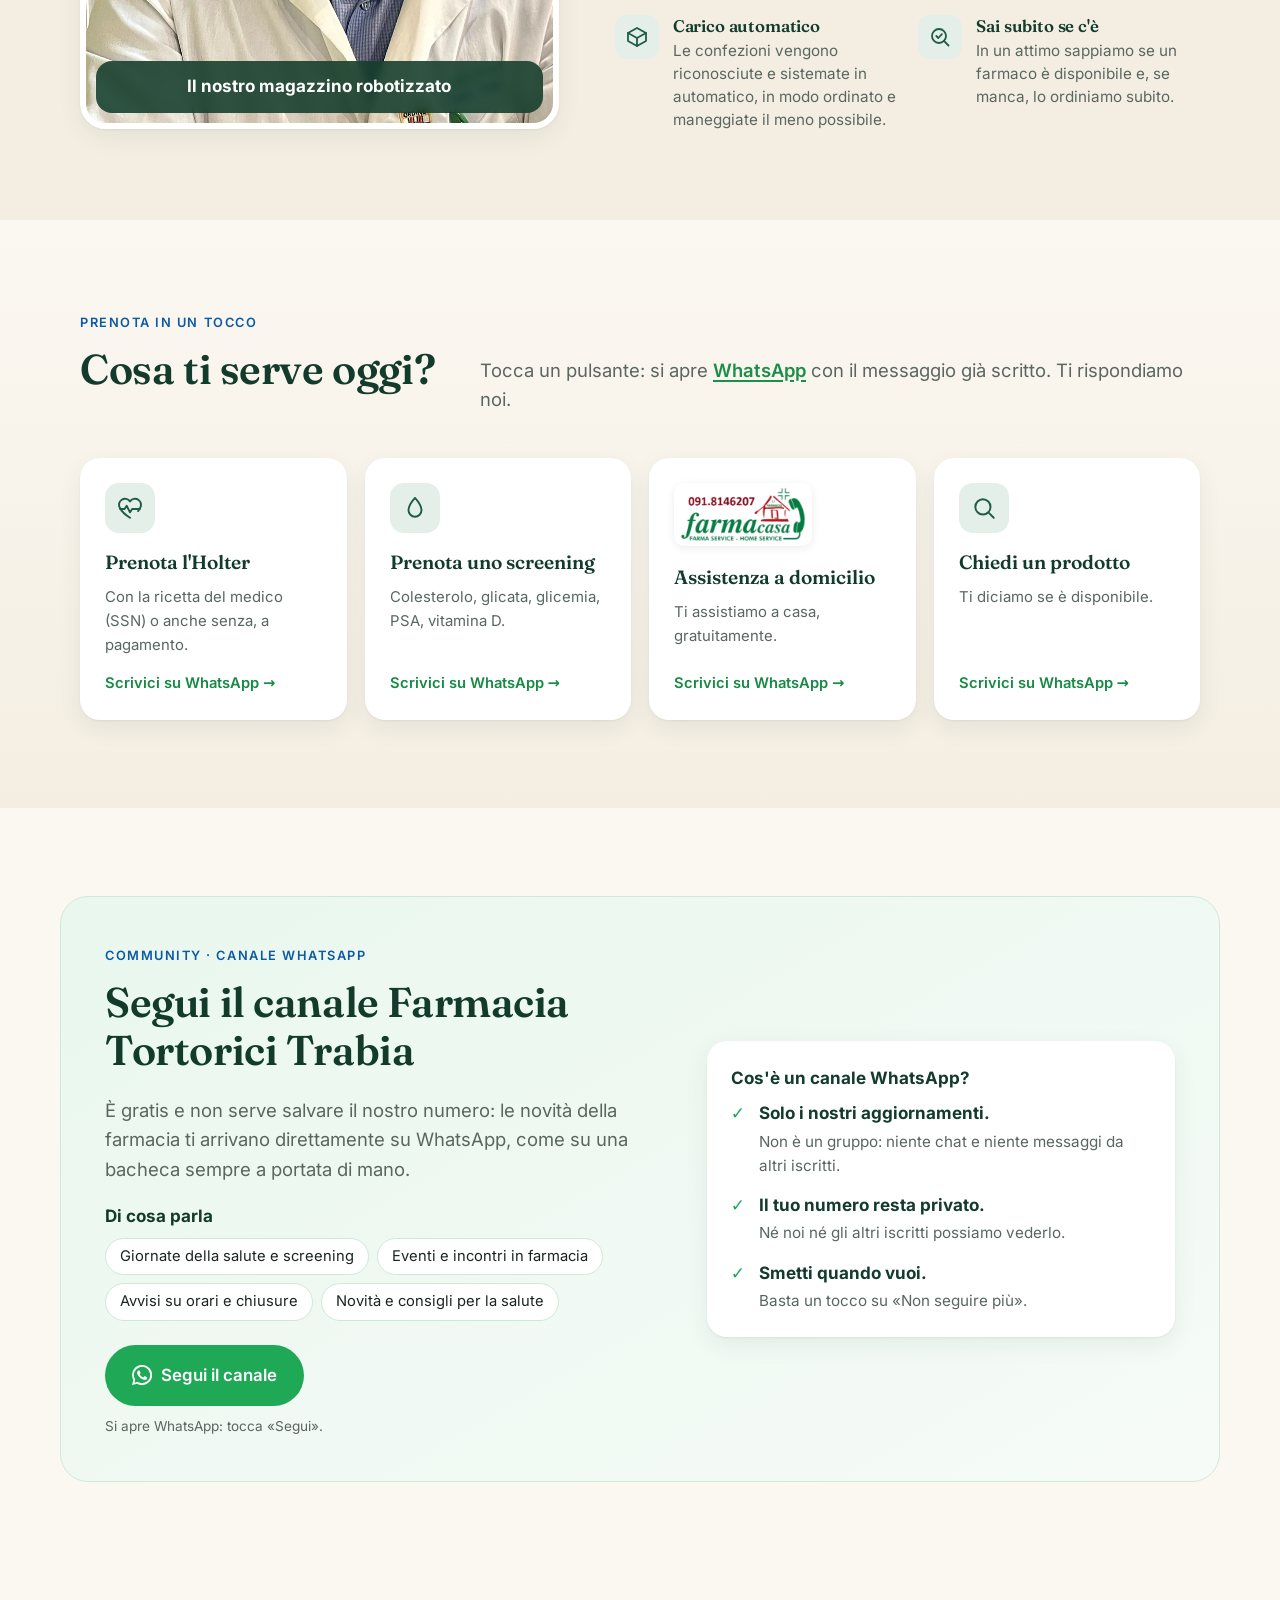
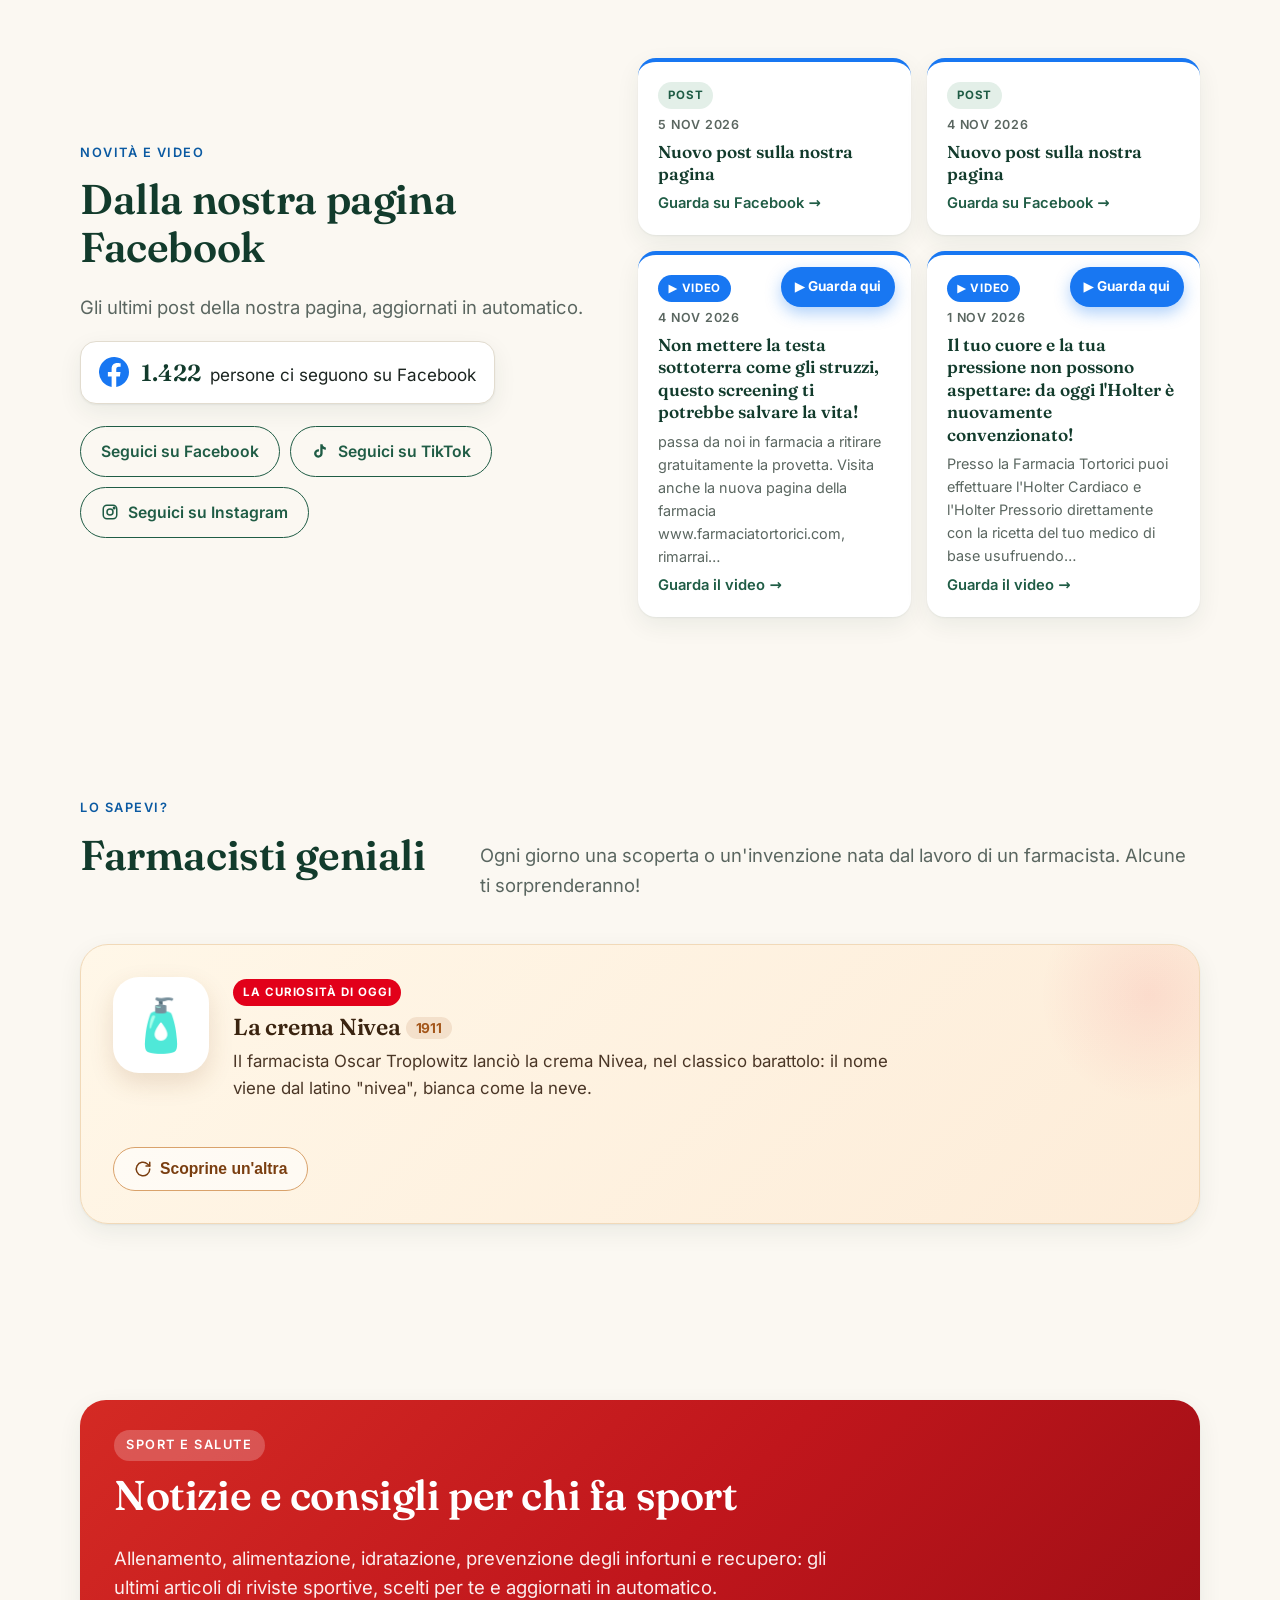
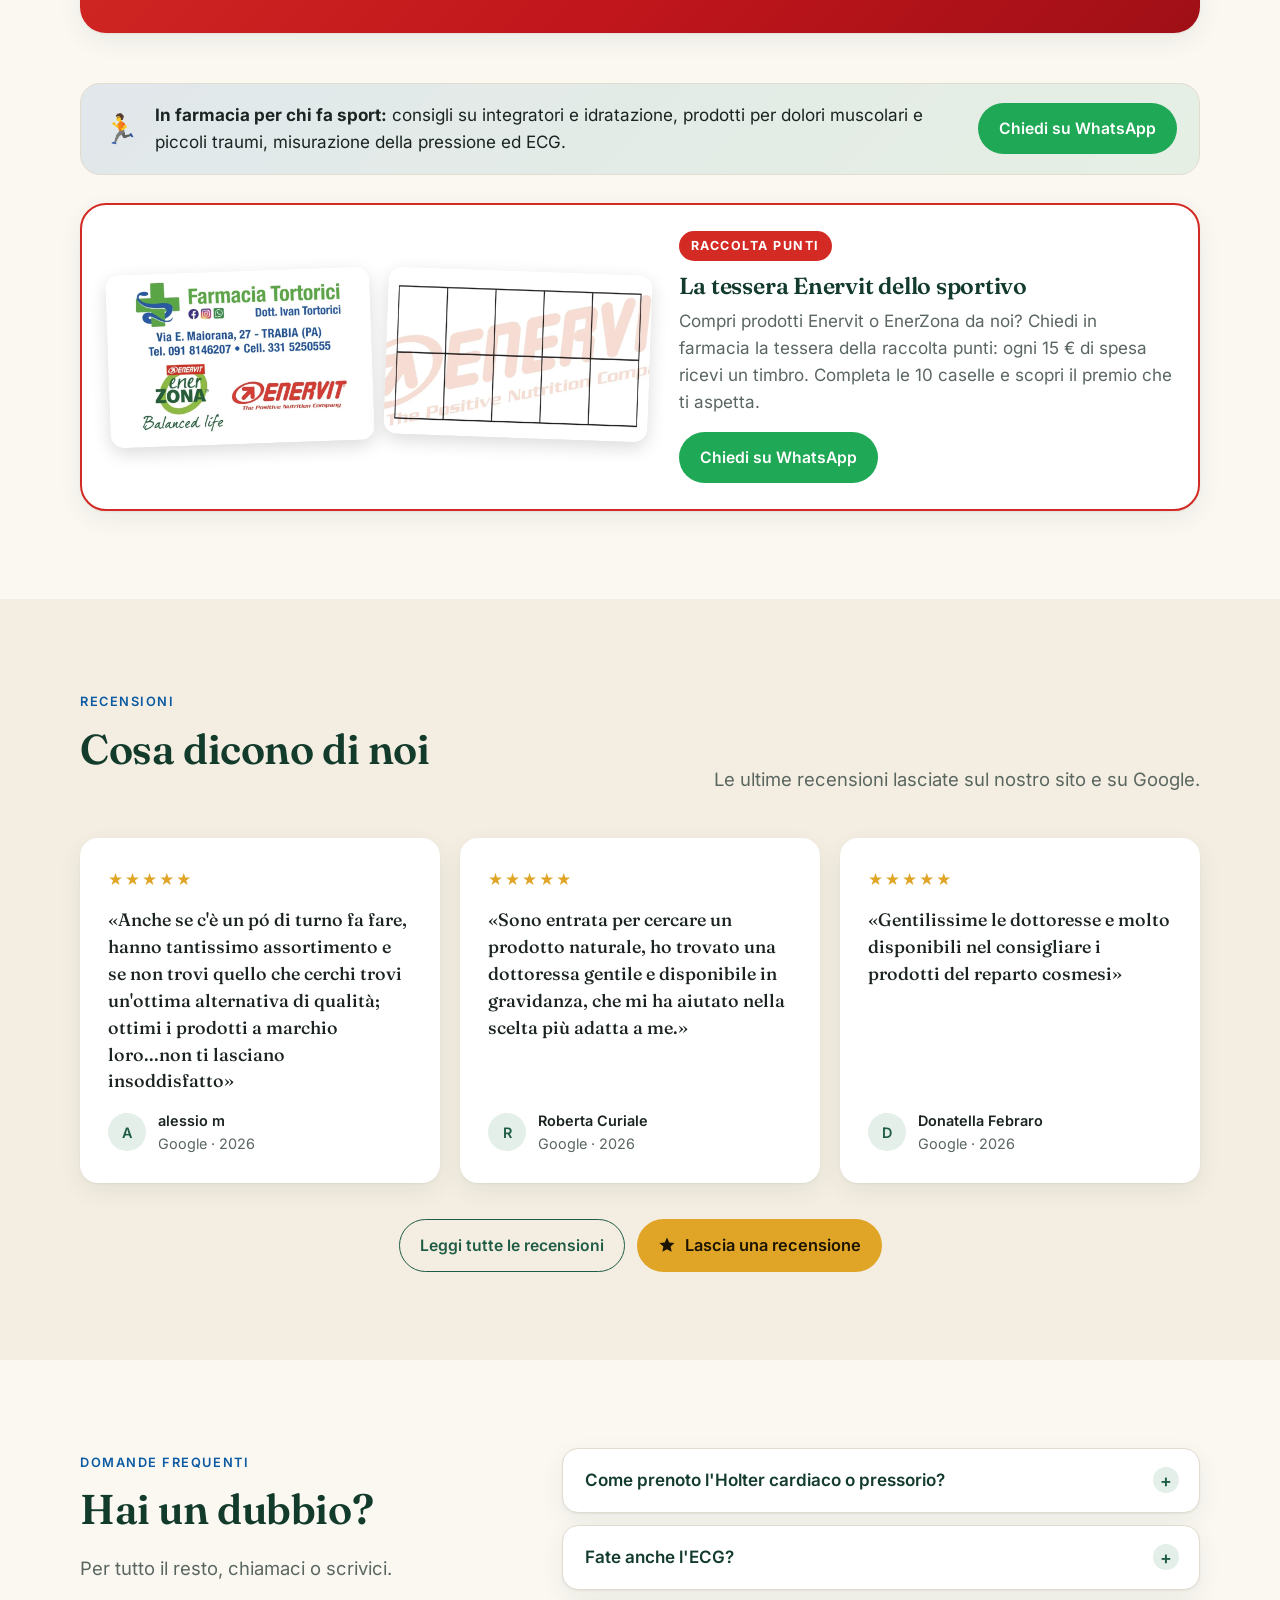
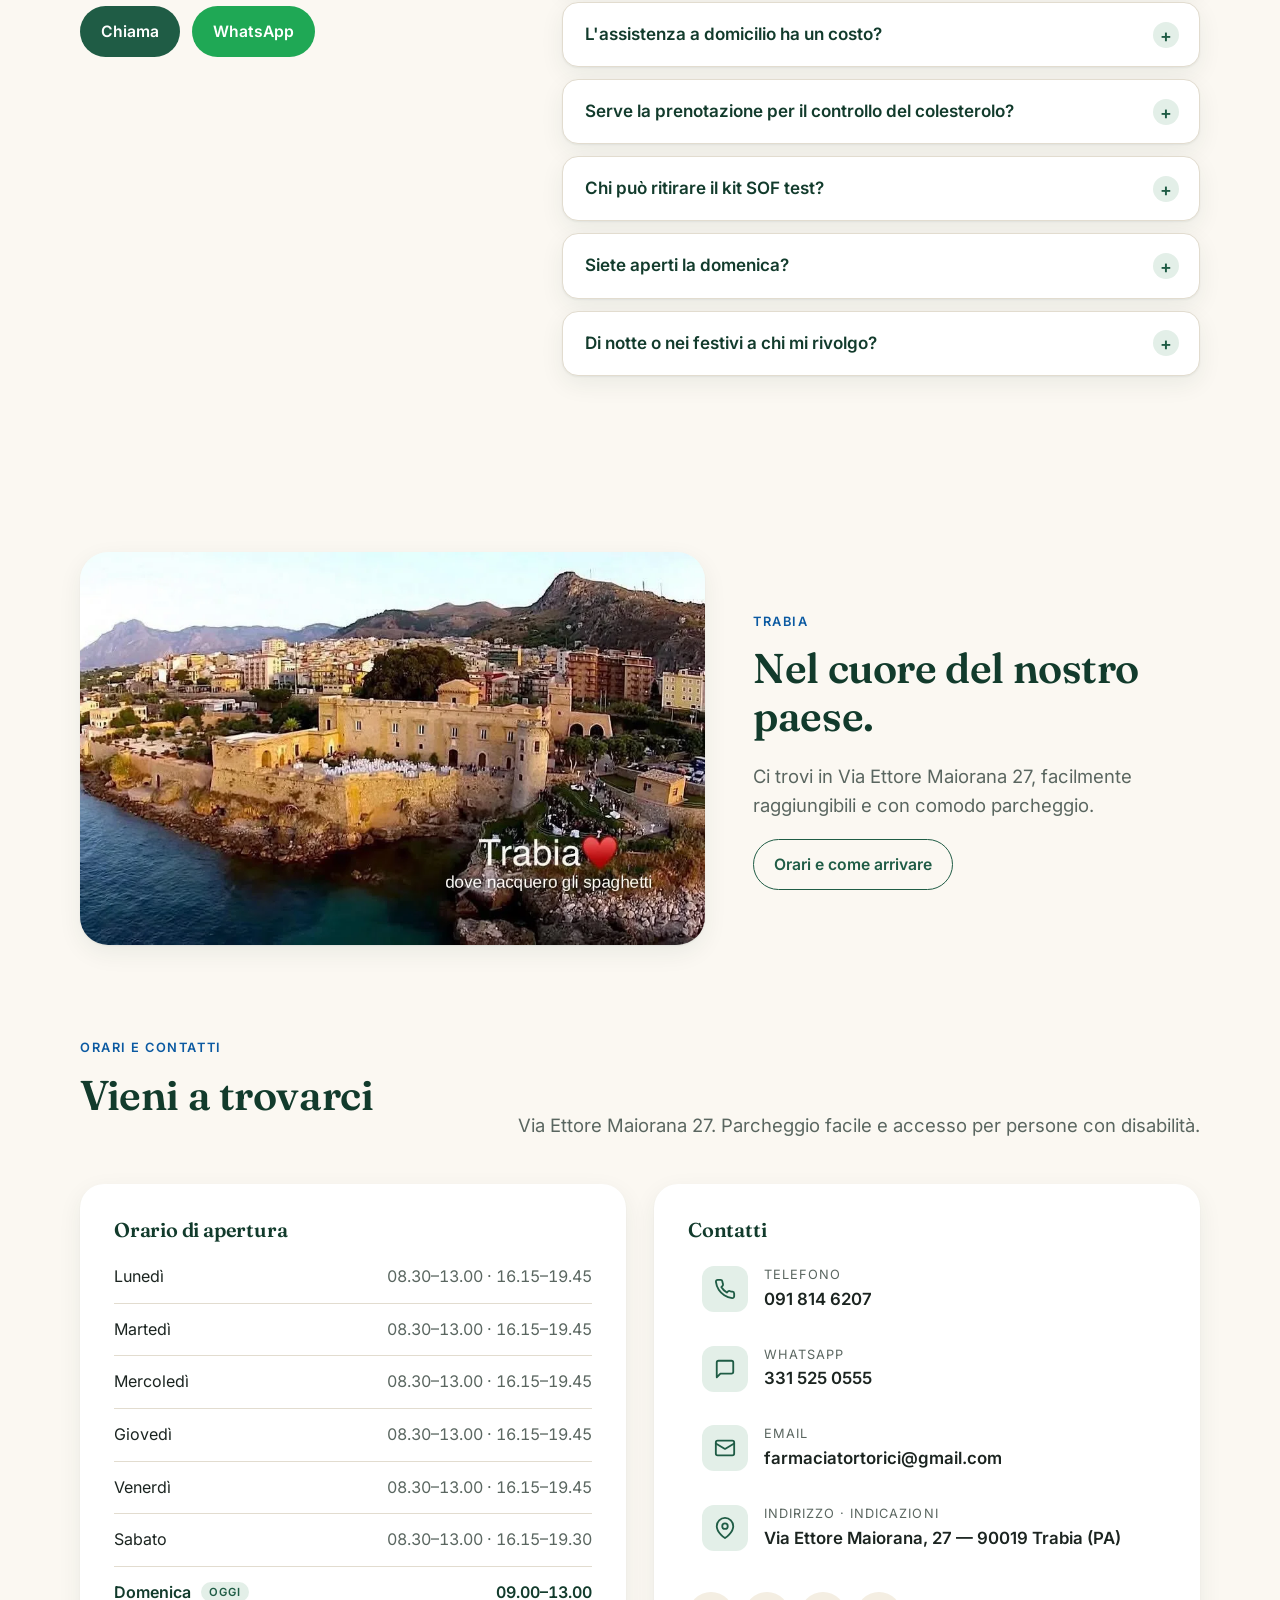
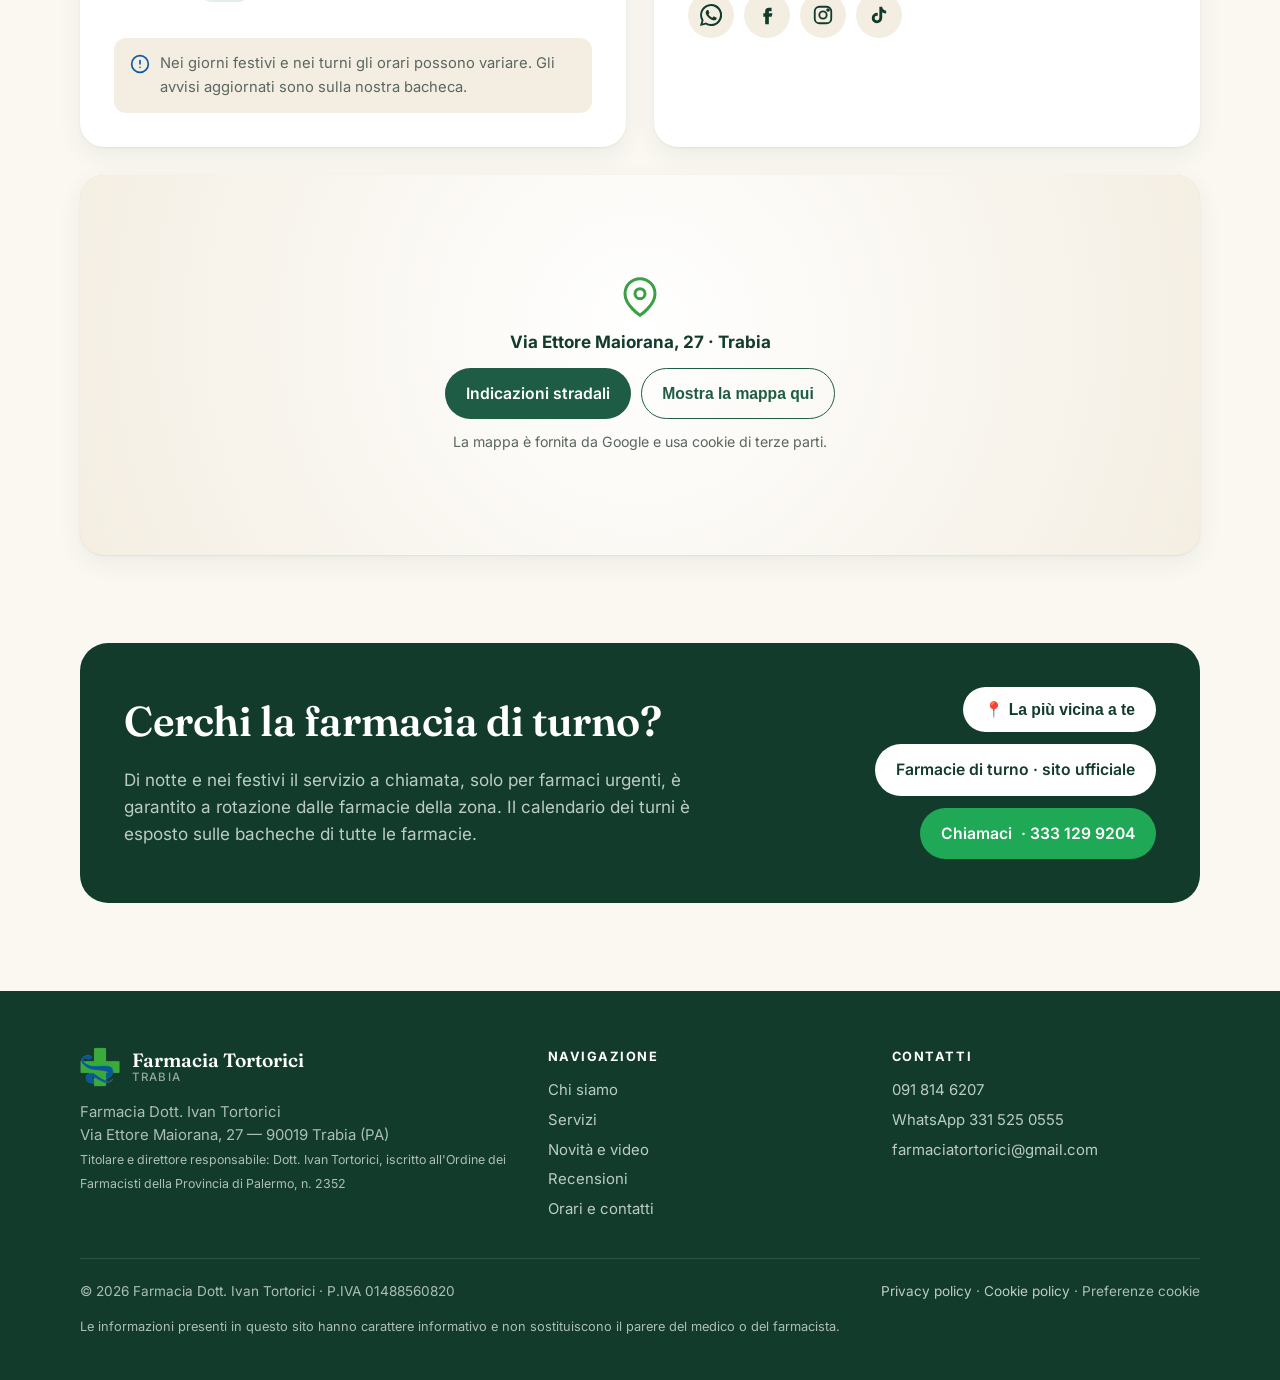
==== commit 5de88fef: "Magazzino robotizzato: toccando la foto si passa alla versione a fumetto e viceversa Stesso effetto " ====
--- a/public/index.html
+++ b/public/index.html
@@ -50,7 +50,7 @@
 </script>
 
 <script src="i18n.js?v=17"></script>
-<link rel="stylesheet" href="style.css?v=58">
+<link rel="stylesheet" href="style.css?v=59">
 <link rel="stylesheet" href="assistente.css?v=2">
 </head>
 <body>
@@ -390,7 +390,13 @@
   <div class="wrap rb-grid">
     <div class="rb-visual reveal">
       <figure class="rb-foto">
-        <picture><source srcset="img/robot-farmacia.webp" type="image/webp"><img src="img/robot-farmacia.jpg" alt="Il Dott. Ivan Tortorici davanti al magazzino robotizzato della farmacia" width="960" height="1200" loading="lazy"></picture>
+        <button type="button" class="hv-flip" id="rb-flip" aria-pressed="false" aria-label="Mostra la foto a fumetto">
+          <span class="hv-card">
+            <picture class="hv-face"><source srcset="img/robot-farmacia.webp" type="image/webp"><img class="hv-photo" src="img/robot-farmacia.jpg" alt="Il Dott. Ivan Tortorici davanti al magazzino robotizzato della farmacia" width="960" height="1200" loading="lazy"></picture>
+            <picture class="hv-face hv-back"><source srcset="img/robot-cartone.webp" type="image/webp"><img class="hv-photo" src="img/robot-cartone.jpg" alt="Il Dott. Ivan Tortorici davanti al magazzino robotizzato, illustrato in stile animazione" width="960" height="1200" loading="lazy"></picture>
+          </span>
+          <span class="hv-hint" id="rb-hint"><svg viewBox="0 0 24 24" fill="none" stroke="currentColor" stroke-width="2" stroke-linecap="round" stroke-linejoin="round" aria-hidden="true"><path d="M21 12a9 9 0 1 1-3-6.7L21 8"/><path d="M21 3v5h-5"/></svg><span>Tocca per il fumetto</span></span>
+        </button>
         <figcaption>Il nostro magazzino robotizzato</figcaption>
       </figure>
     </div>
@@ -986,6 +992,20 @@
   });
 })();
 
+// Magazzino robotizzato: gira tra foto vera e fumetto
+(() => {
+  const b = document.getElementById("rb-flip"); if (!b) return;
+  const t = document.querySelector("#rb-hint span"), c = b.querySelector(".hv-card");
+  c.addEventListener("animationend", () => c.classList.remove("gira"));
+  b.addEventListener("click", () => {
+    c.classList.remove("gira"); void c.offsetWidth; c.classList.add("gira");
+    const on = b.getAttribute("aria-pressed") !== "true";
+    b.setAttribute("aria-pressed", on);
+    b.setAttribute("aria-label", on ? "Mostra la foto vera" : "Mostra la foto a fumetto");
+    t.textContent = on ? "Tocca per la foto vera" : "Tocca per il fumetto";
+  });
+})();
+
 // Evento: finito l'evento, la locandina resta come "evento svolto" sotto il calendario 2027,
 // che torna in cima, e la "Novità" torna al calendario
 (() => {
--- a/public/style.css
+++ b/public/style.css
@@ -997,3 +997,7 @@
 .rb-foto{position:relative;margin:0;max-width:480px;margin-inline:auto}
 .rb-foto img{display:block;width:100%;height:auto;border-radius:26px;box-shadow:var(--shadow)}
 .rb-foto figcaption{position:absolute;left:16px;right:16px;bottom:16px;background:rgba(20,61,44,.88);color:#fff;font-weight:700;text-align:center;padding:12px 16px;border-radius:16px;backdrop-filter:blur(4px)}
+.rb-foto .hv-flip{border-radius:26px}
+.rb-foto .hv-photo{display:block;width:100%;height:auto;border-radius:26px;box-shadow:var(--shadow);object-fit:cover}
+.rb-foto .hv-back .hv-photo{height:100%}
+.rb-foto figcaption{pointer-events:none;z-index:2}
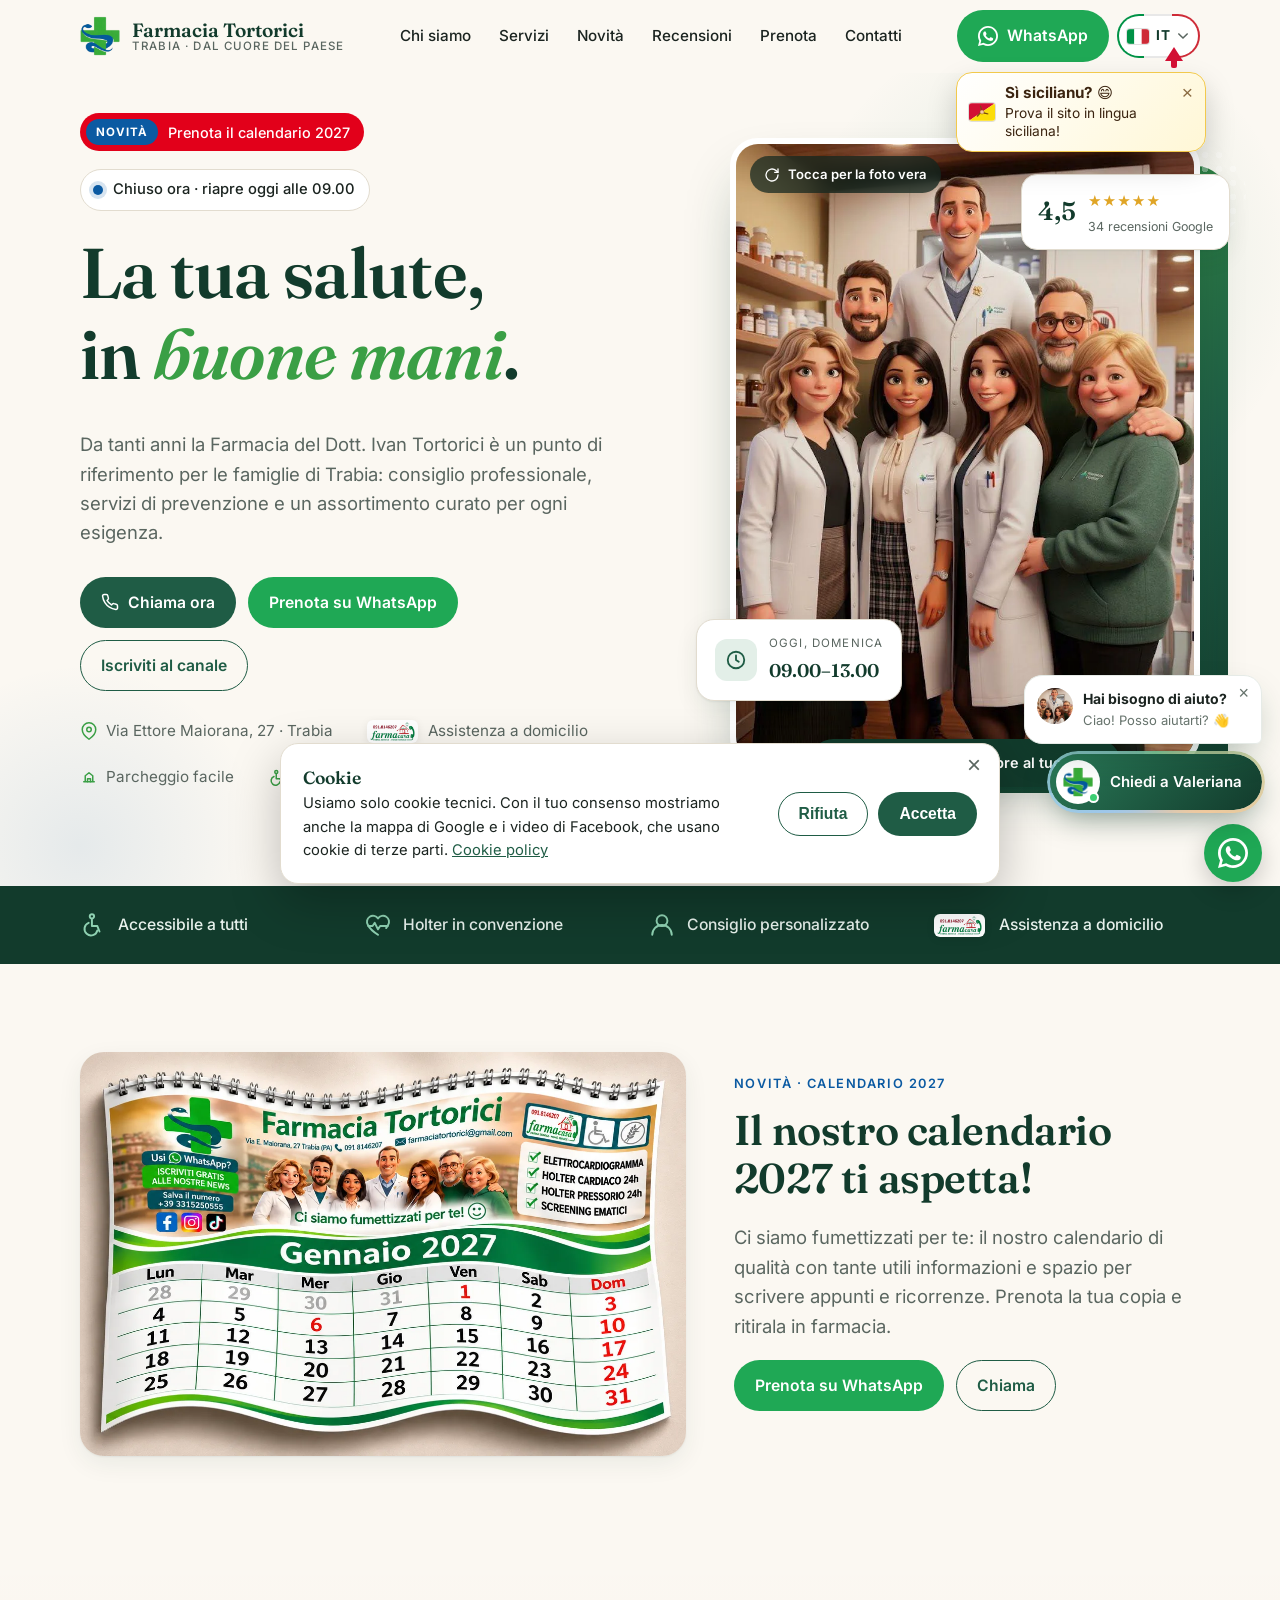
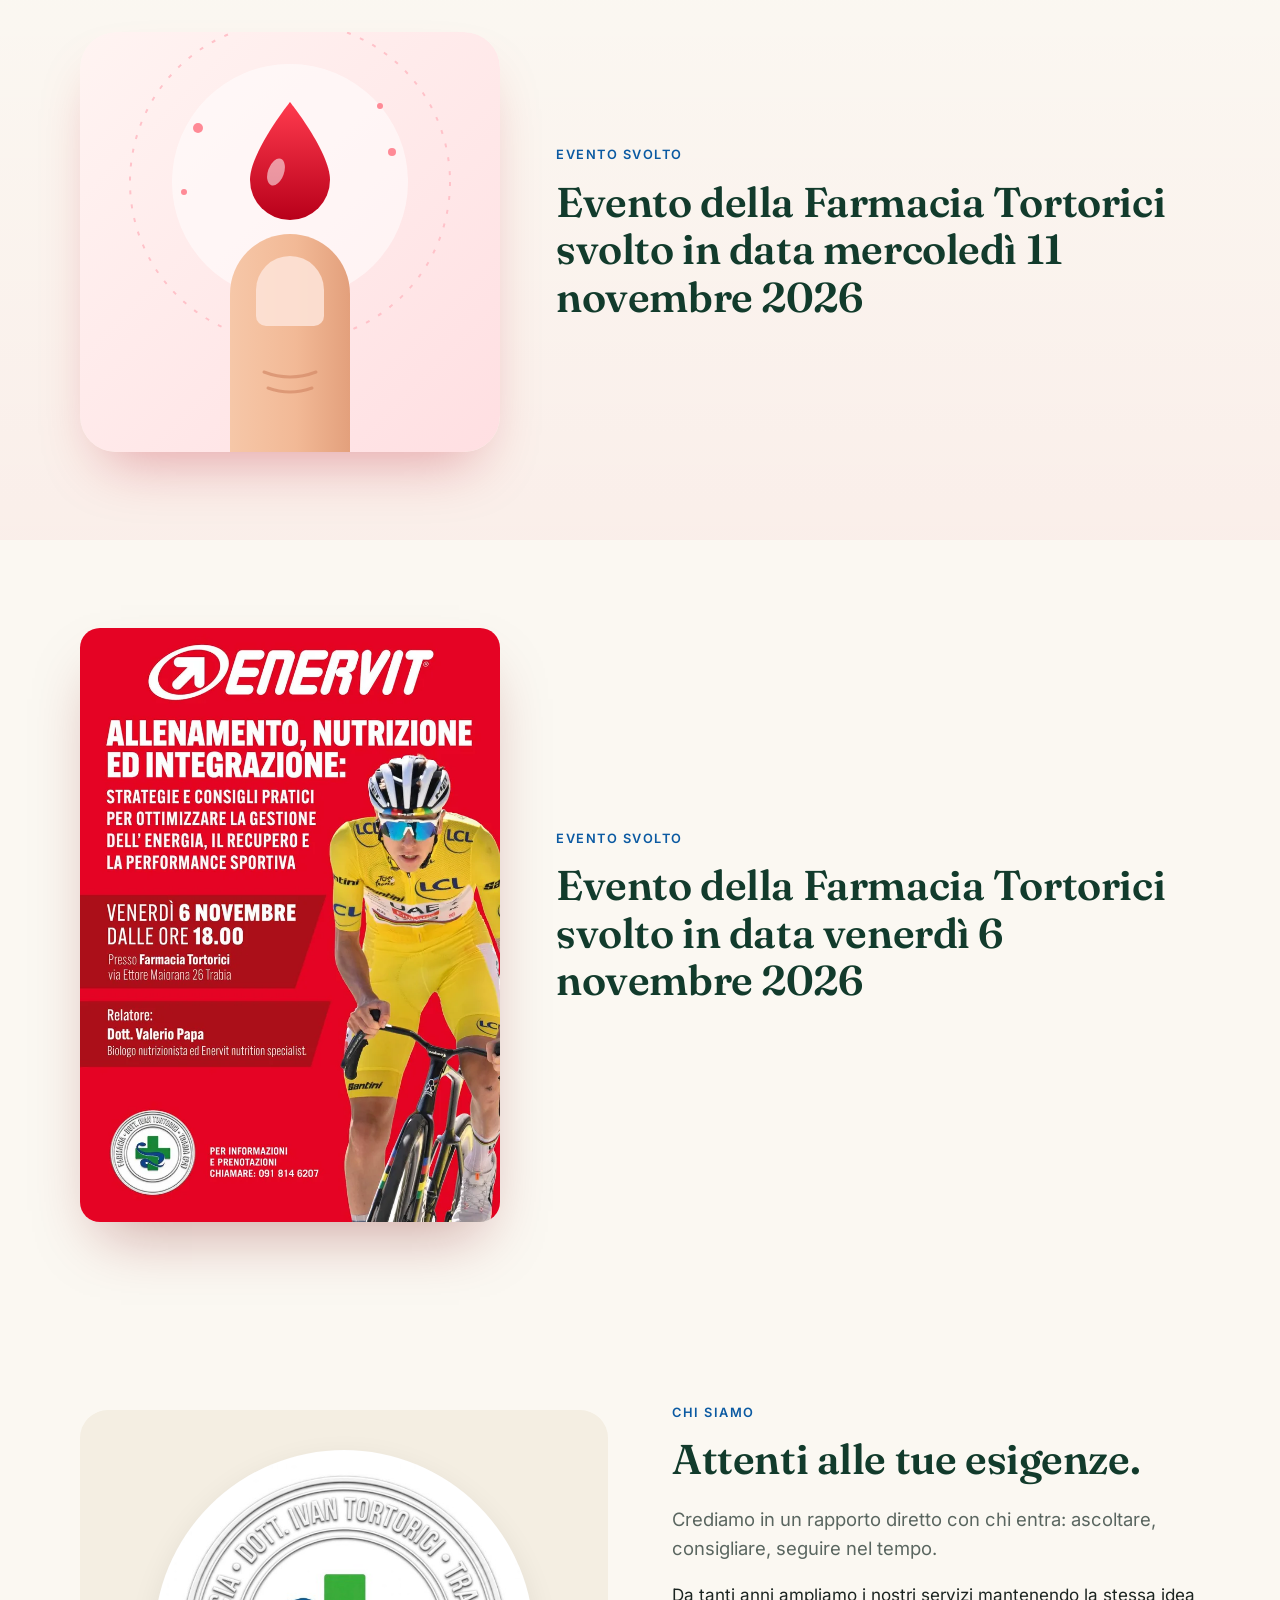
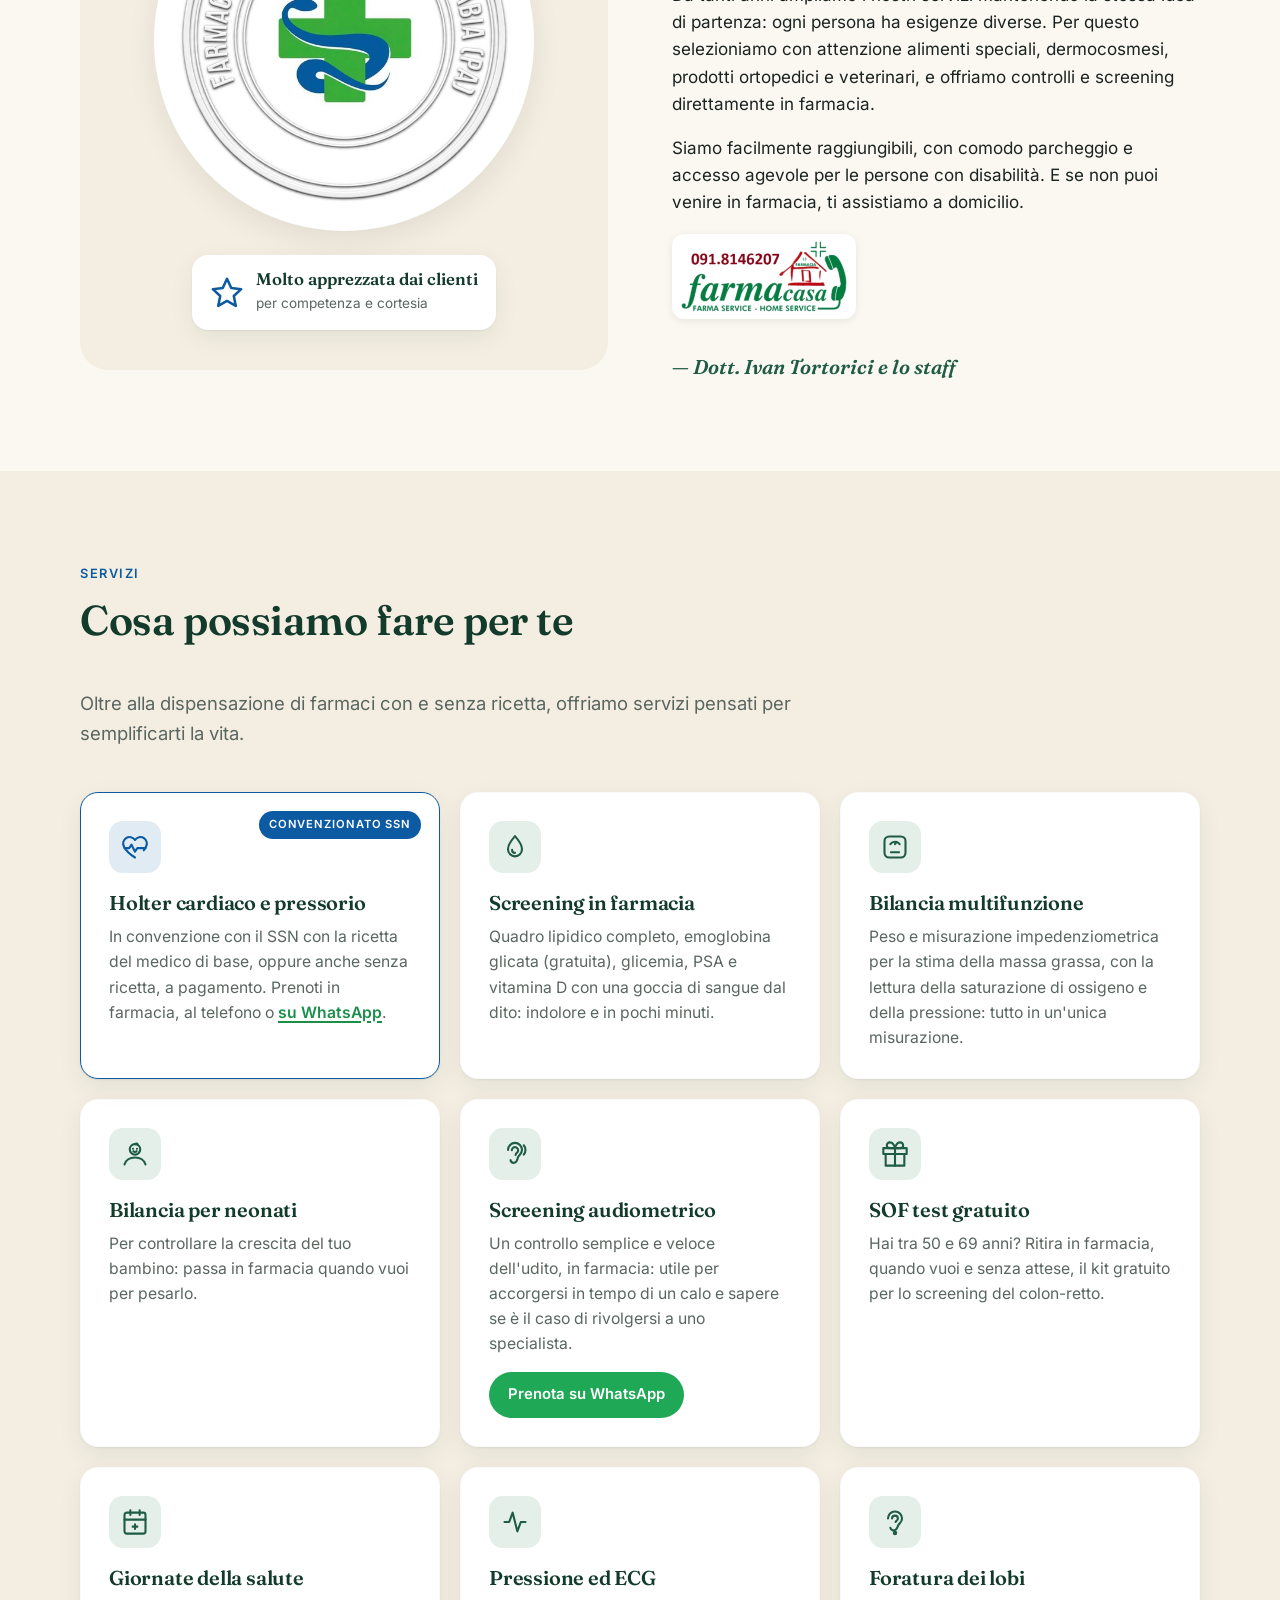
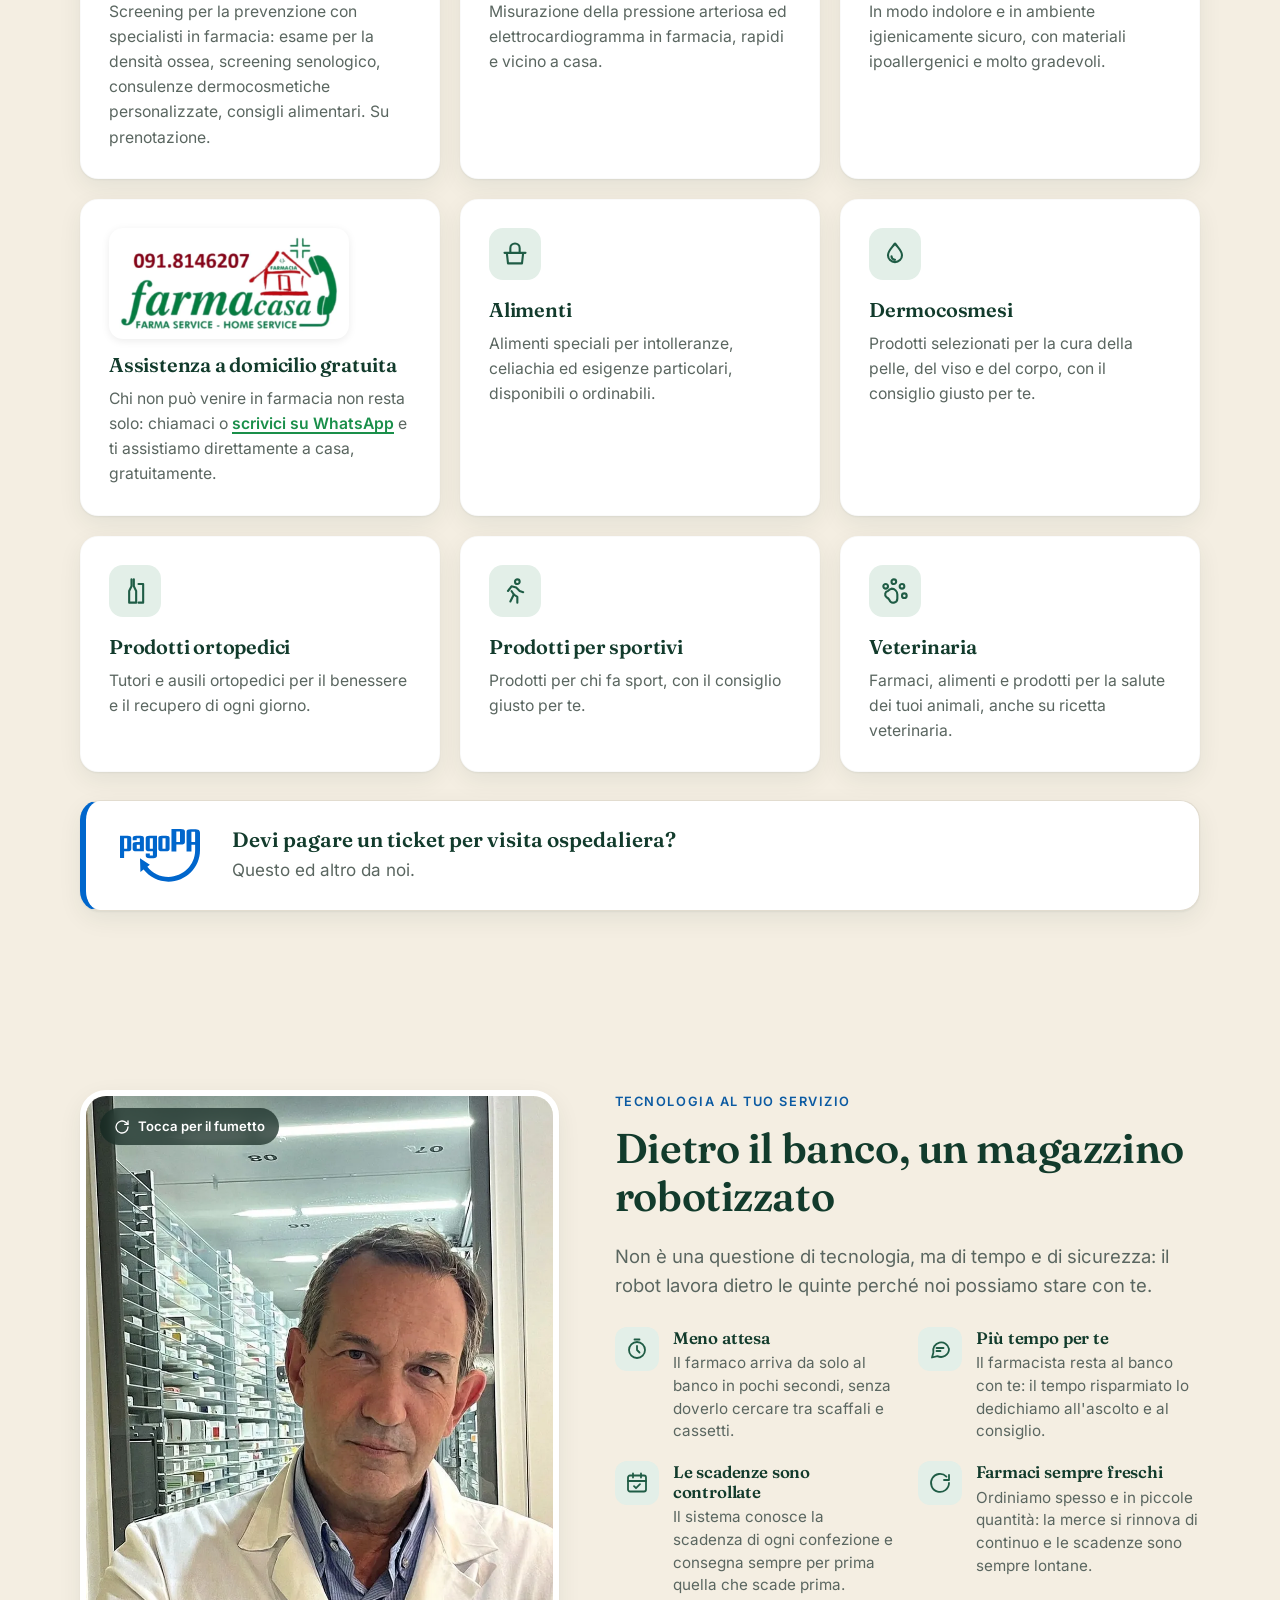
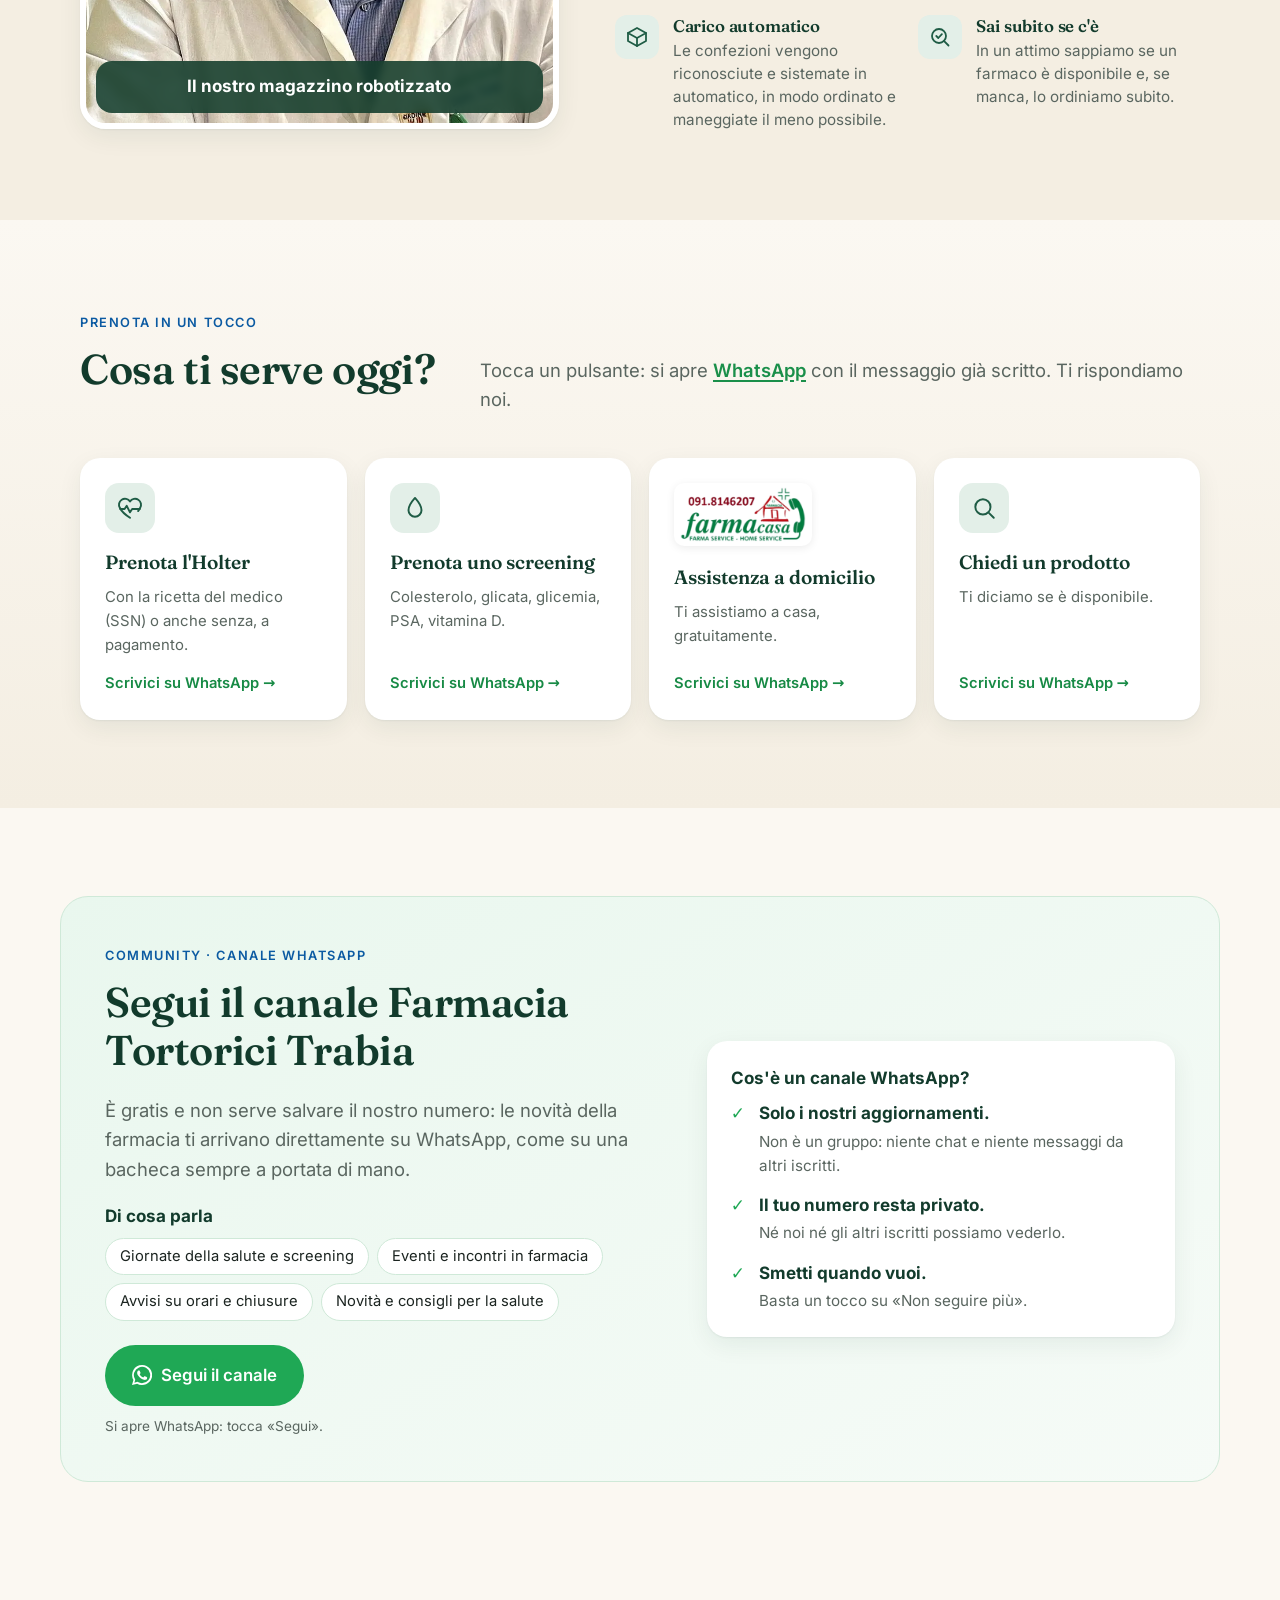
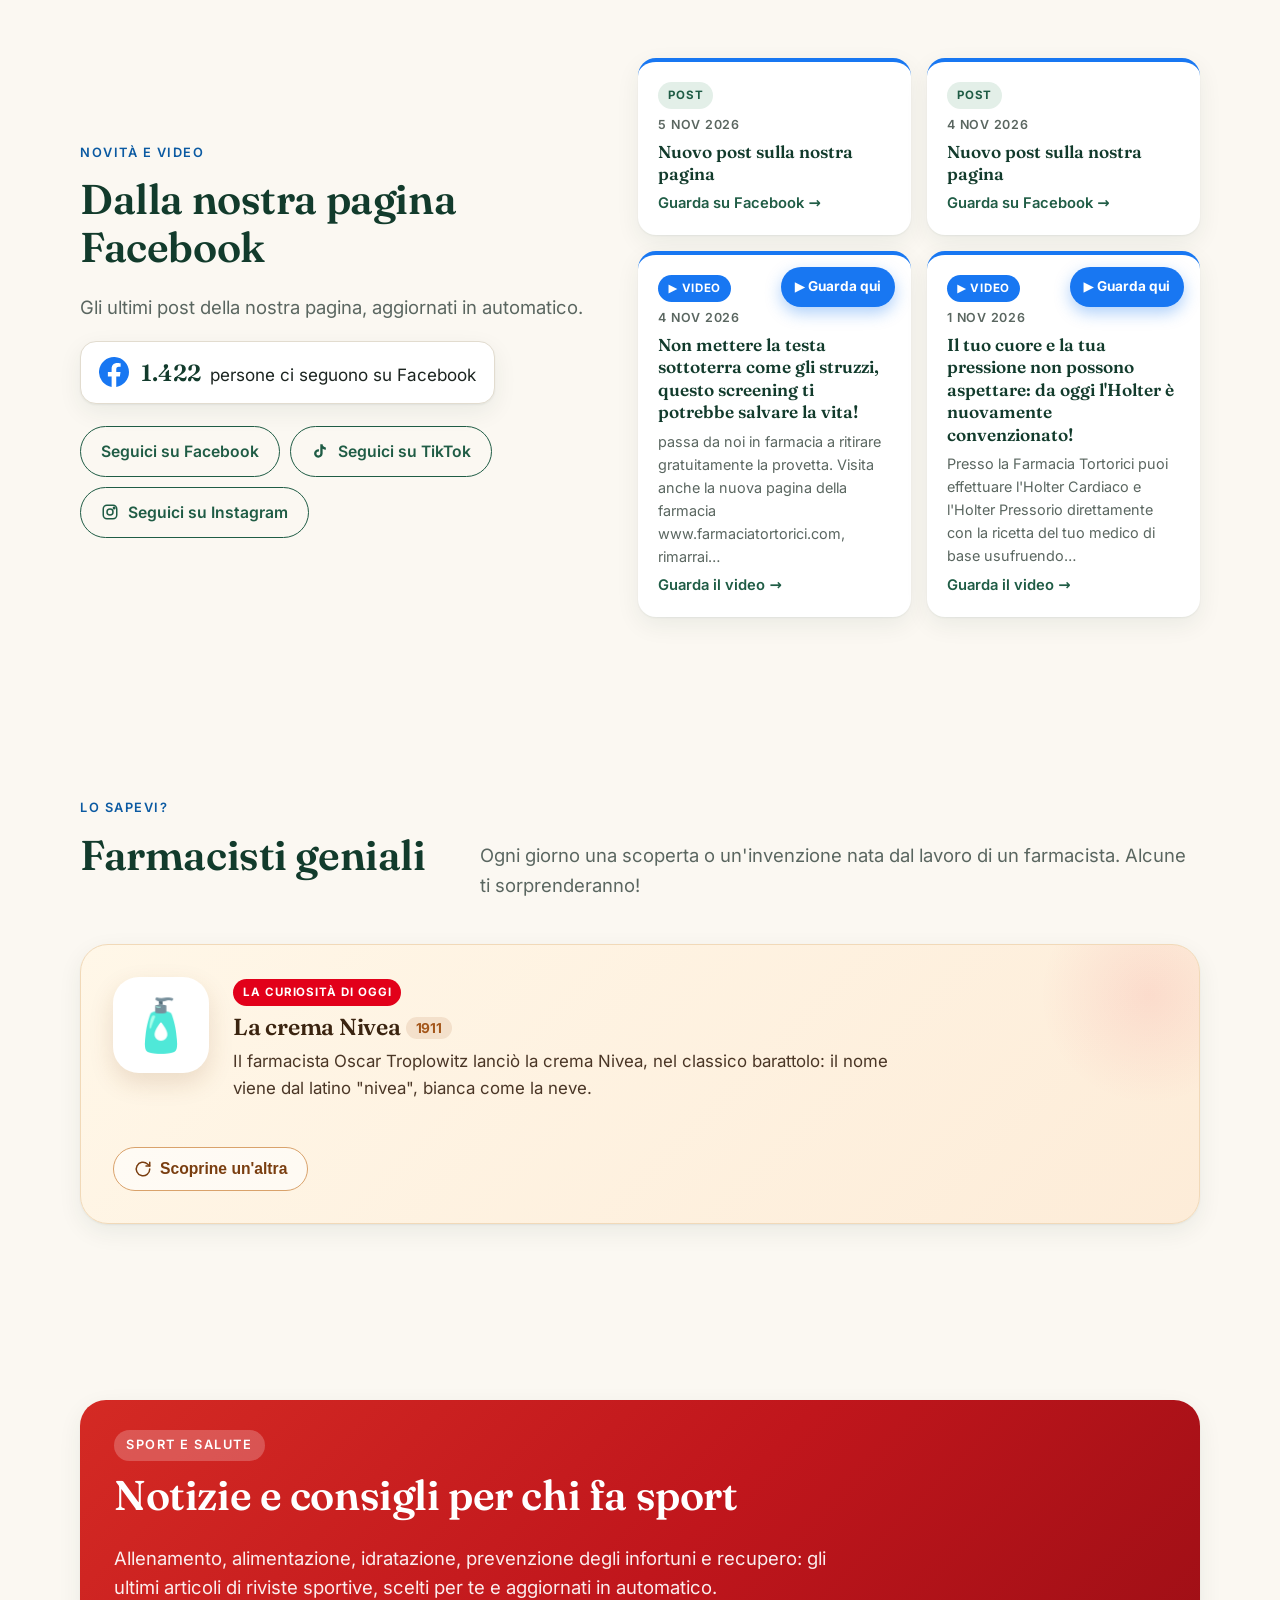
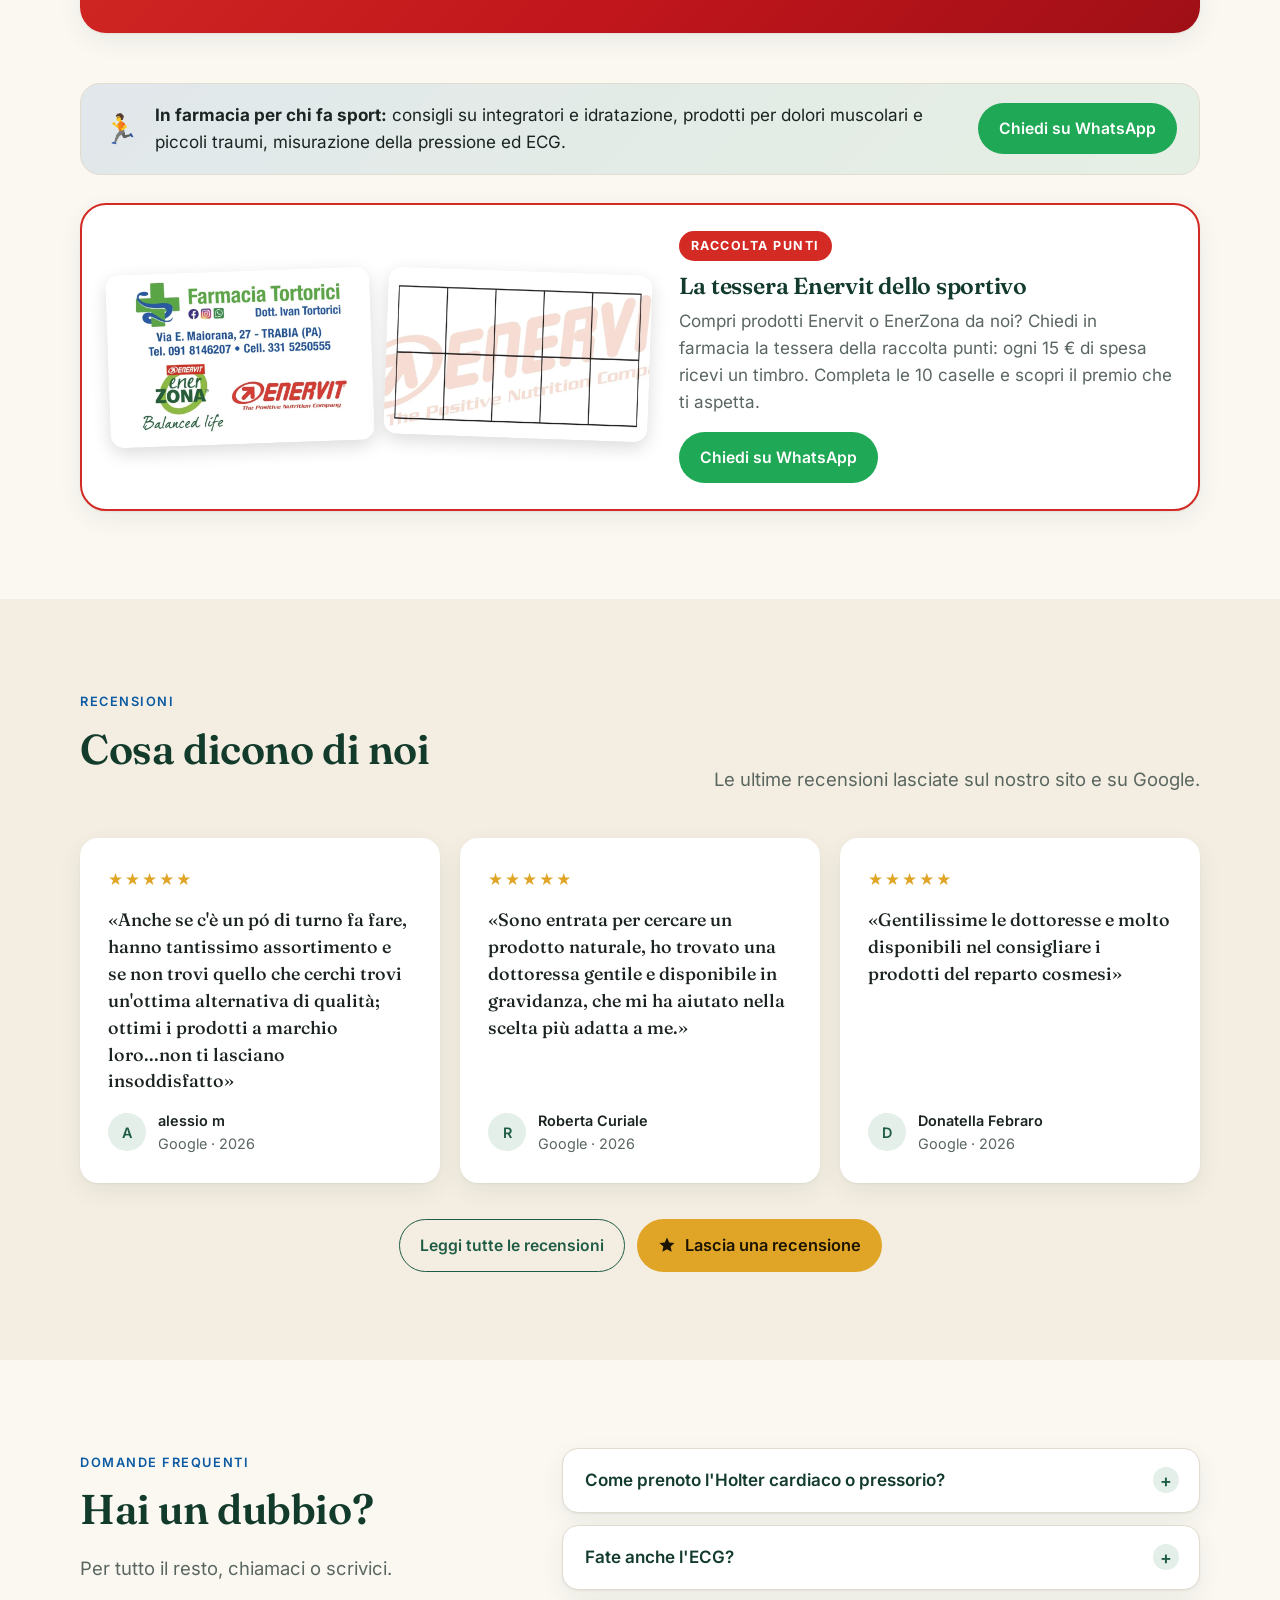
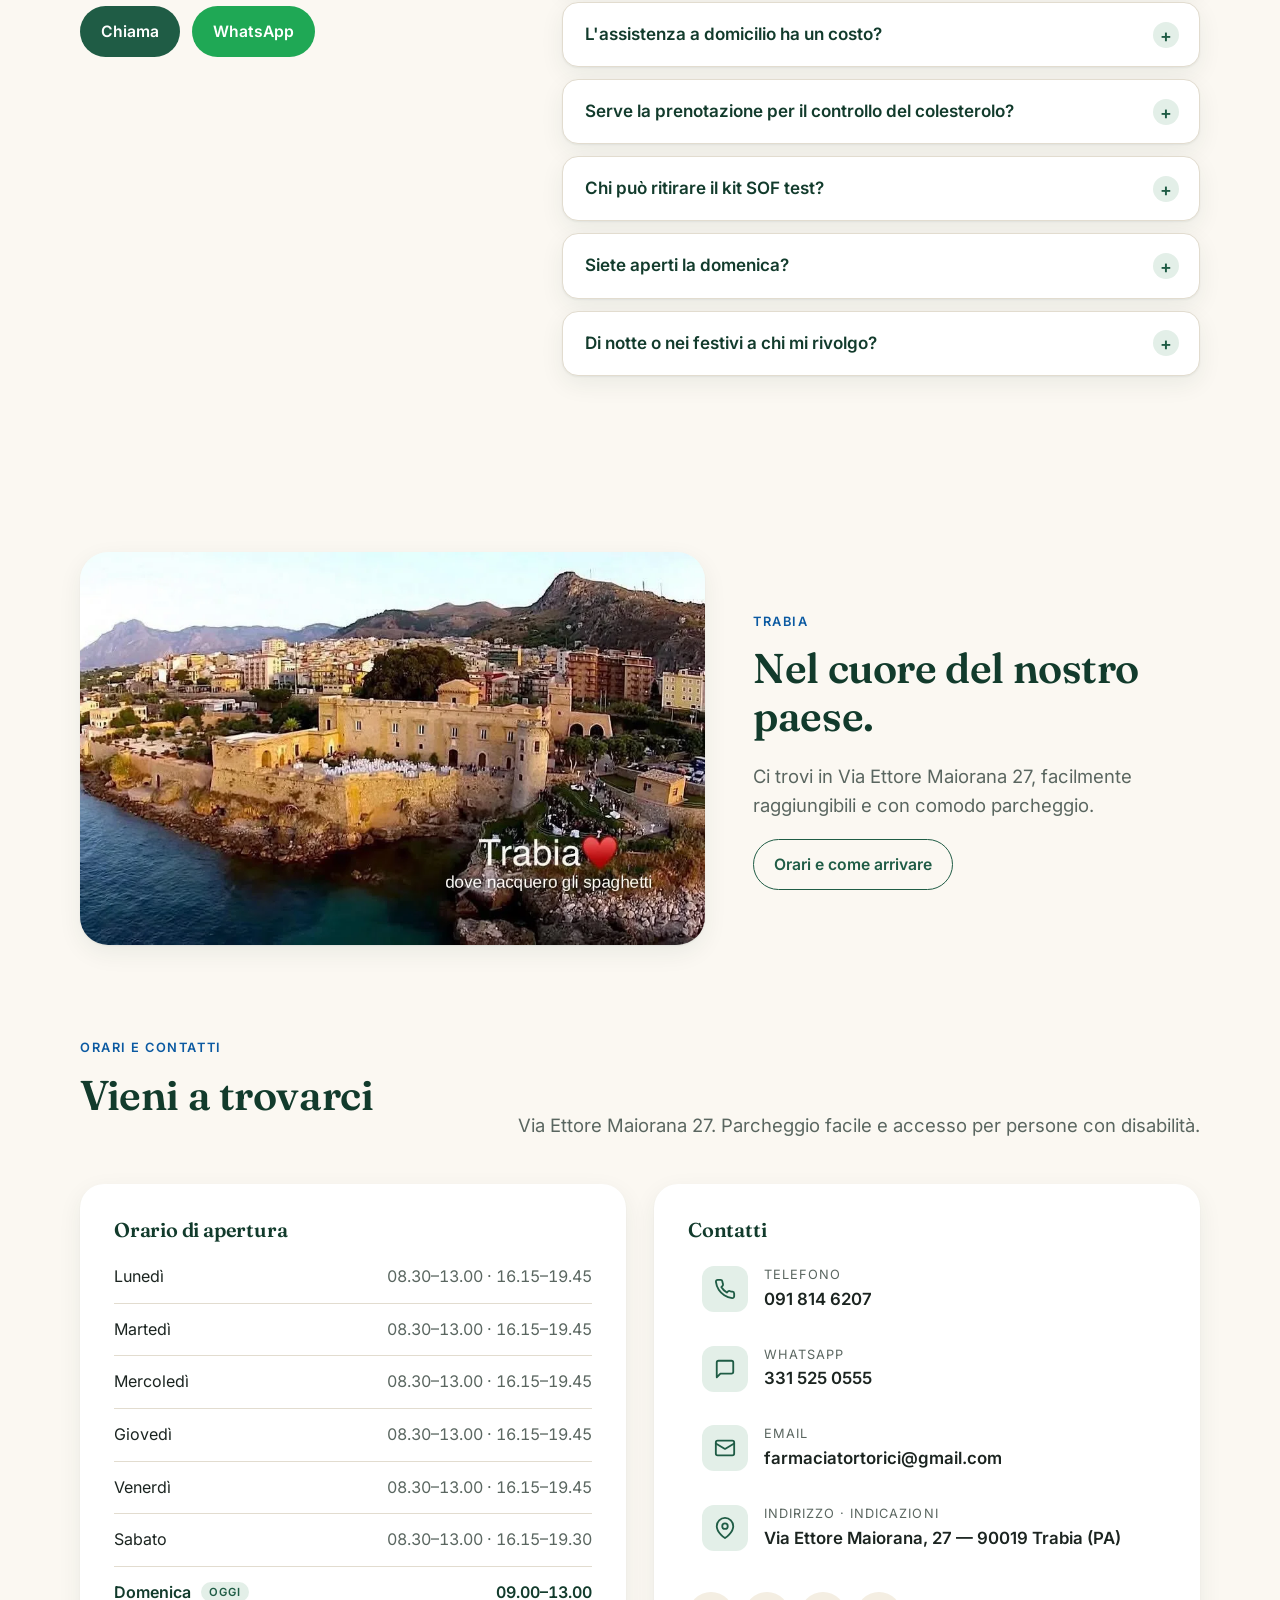
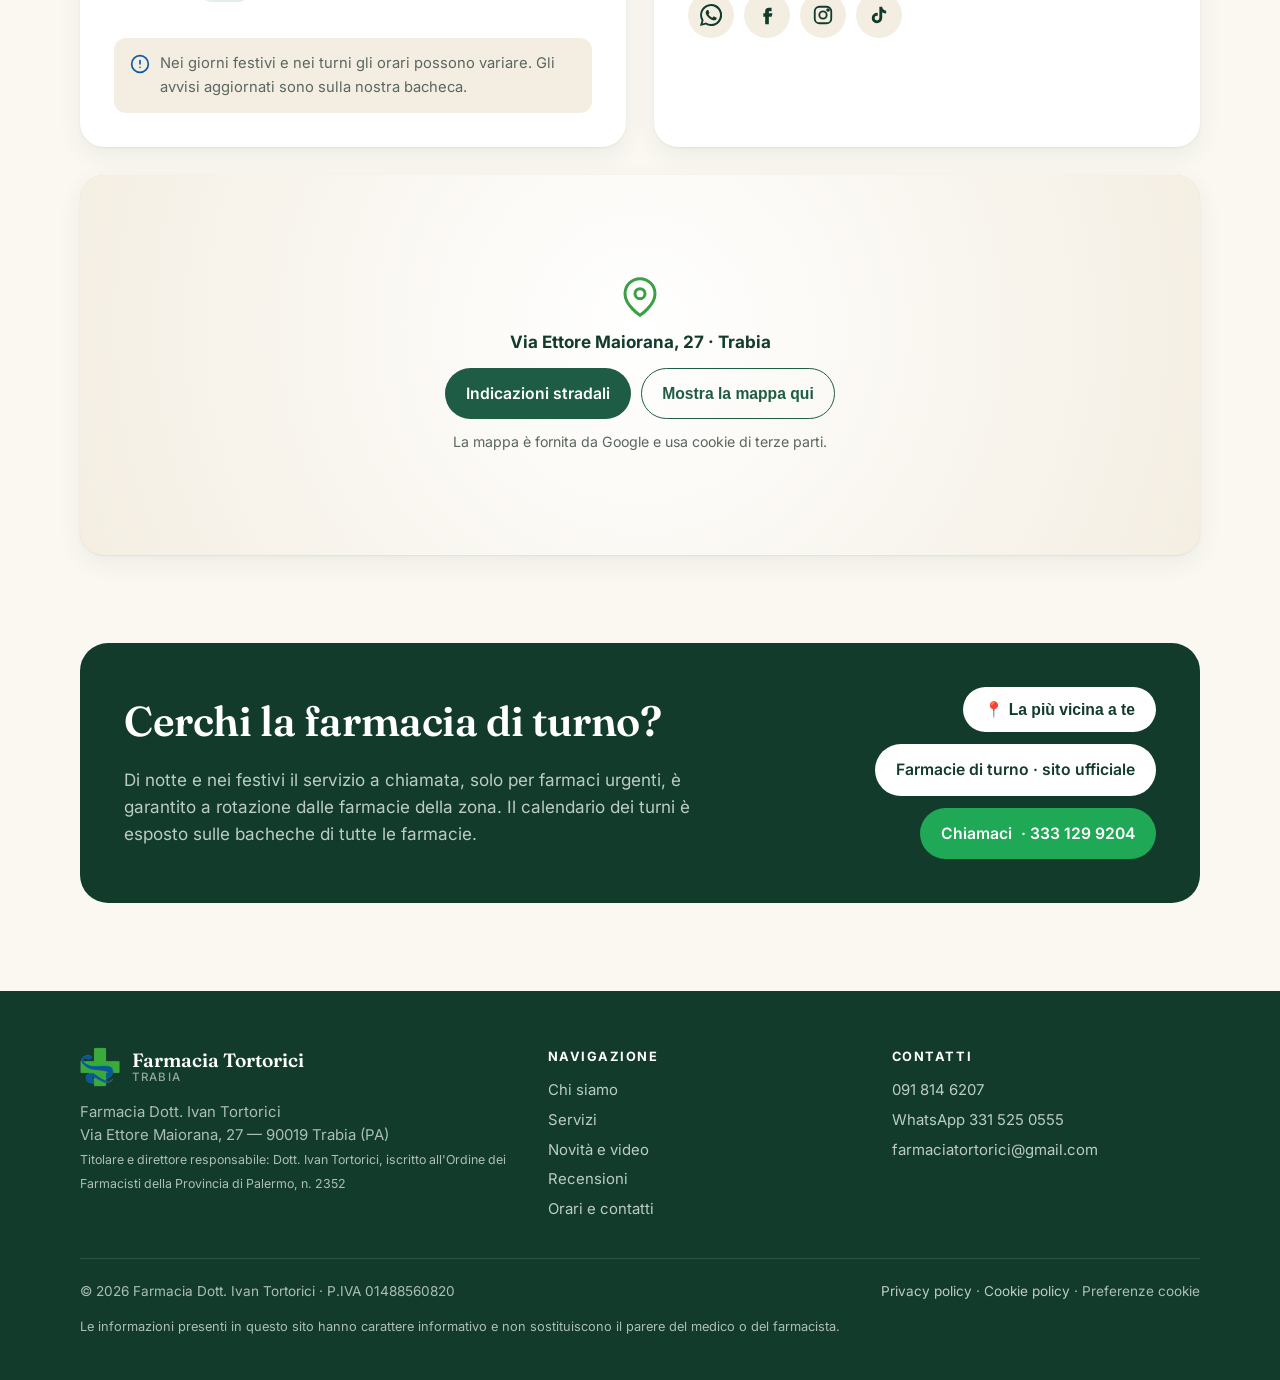
==== commit 5bbf276b: "Magazzino robotizzato: foto ritoccata senza barba Co-Authored-By: Claude Opus 5.5 <noreply@anthropic" ====
--- a/public/index.html
+++ b/public/index.html
@@ -392,7 +392,7 @@
       <figure class="rb-foto">
         <button type="button" class="hv-flip" id="rb-flip" aria-pressed="false" aria-label="Mostra la foto a fumetto">
           <span class="hv-card">
-            <picture class="hv-face"><source srcset="img/robot-farmacia.webp" type="image/webp"><img class="hv-photo" src="img/robot-farmacia.jpg" alt="Il Dott. Ivan Tortorici davanti al magazzino robotizzato della farmacia" width="960" height="1200" loading="lazy"></picture>
+            <picture class="hv-face"><source srcset="img/robot-farmacia-v2.webp" type="image/webp"><img class="hv-photo" src="img/robot-farmacia-v2.jpg" alt="Il Dott. Ivan Tortorici davanti al magazzino robotizzato della farmacia" width="960" height="1200" loading="lazy"></picture>
             <picture class="hv-face hv-back"><source srcset="img/robot-cartone.webp" type="image/webp"><img class="hv-photo" src="img/robot-cartone.jpg" alt="Il Dott. Ivan Tortorici davanti al magazzino robotizzato, illustrato in stile animazione" width="960" height="1200" loading="lazy"></picture>
           </span>
           <span class="hv-hint" id="rb-hint"><svg viewBox="0 0 24 24" fill="none" stroke="currentColor" stroke-width="2" stroke-linecap="round" stroke-linejoin="round" aria-hidden="true"><path d="M21 12a9 9 0 1 1-3-6.7L21 8"/><path d="M21 3v5h-5"/></svg><span>Tocca per il fumetto</span></span>
